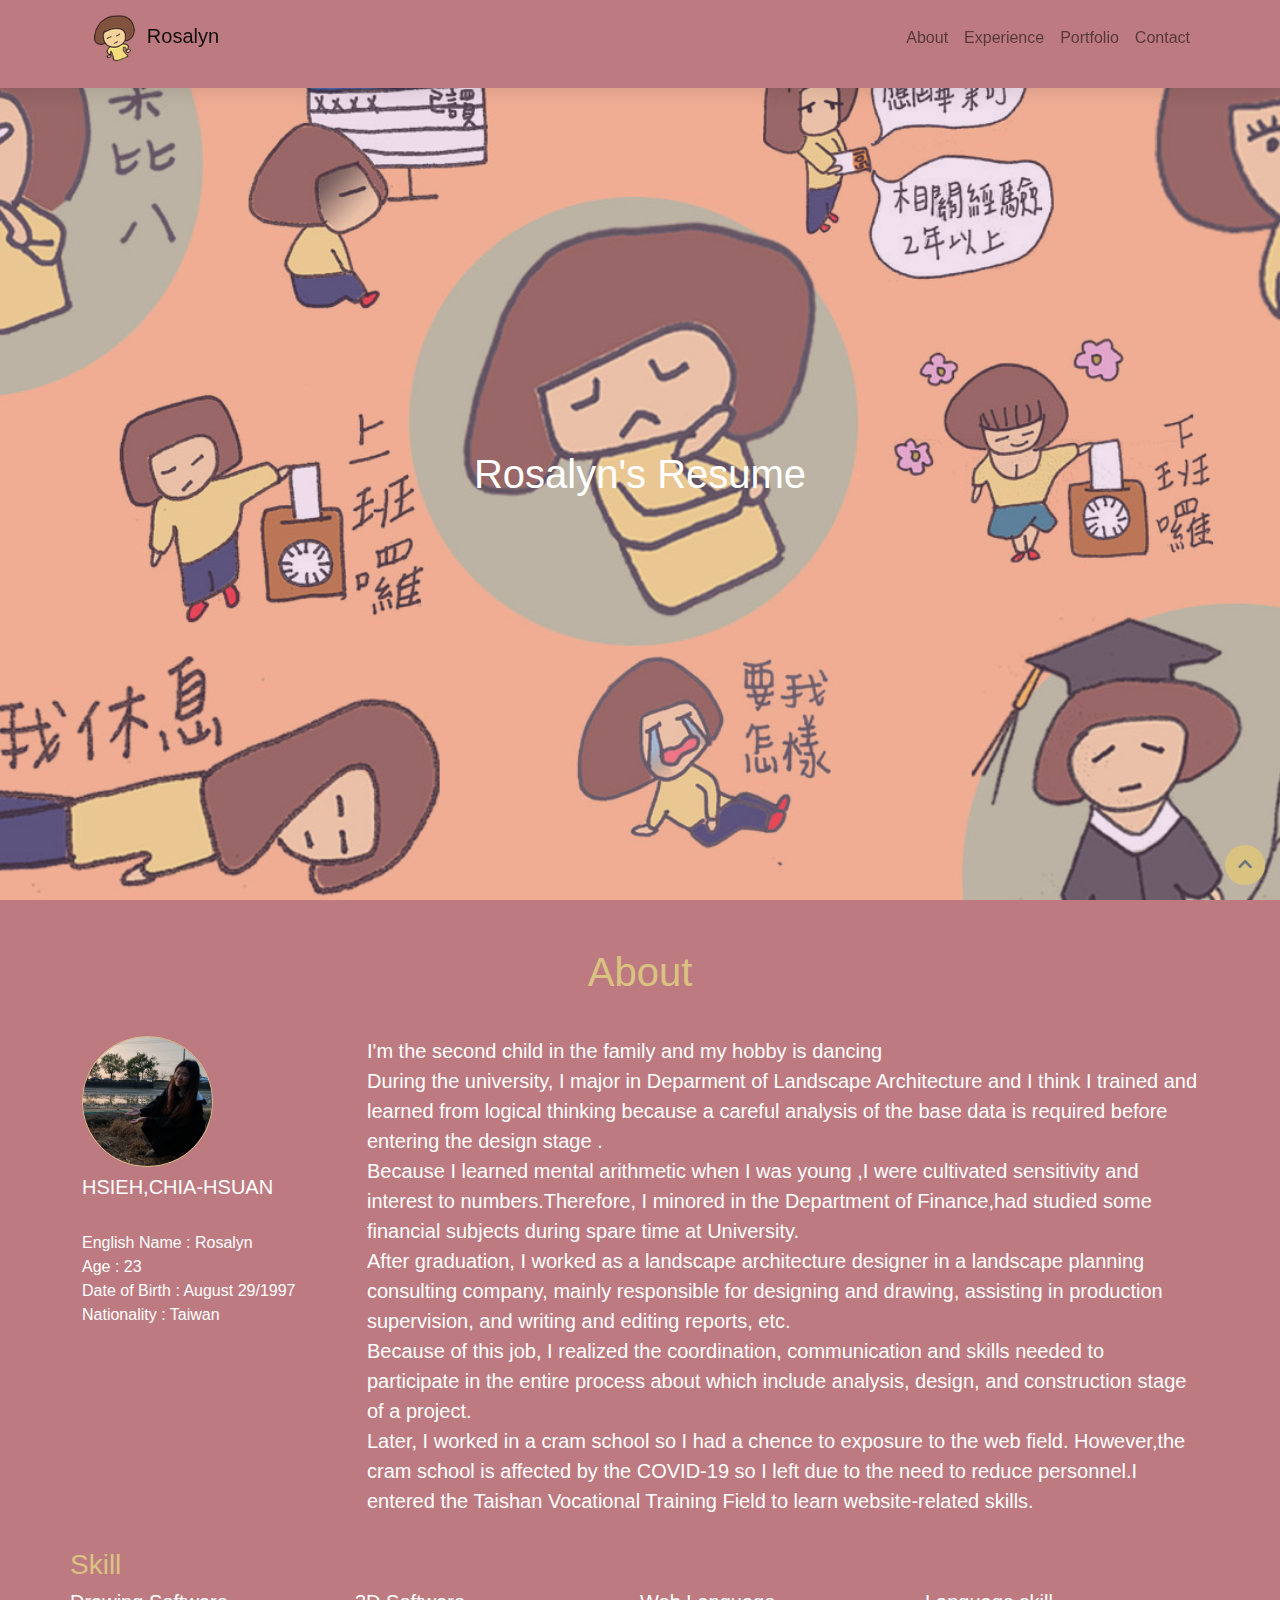
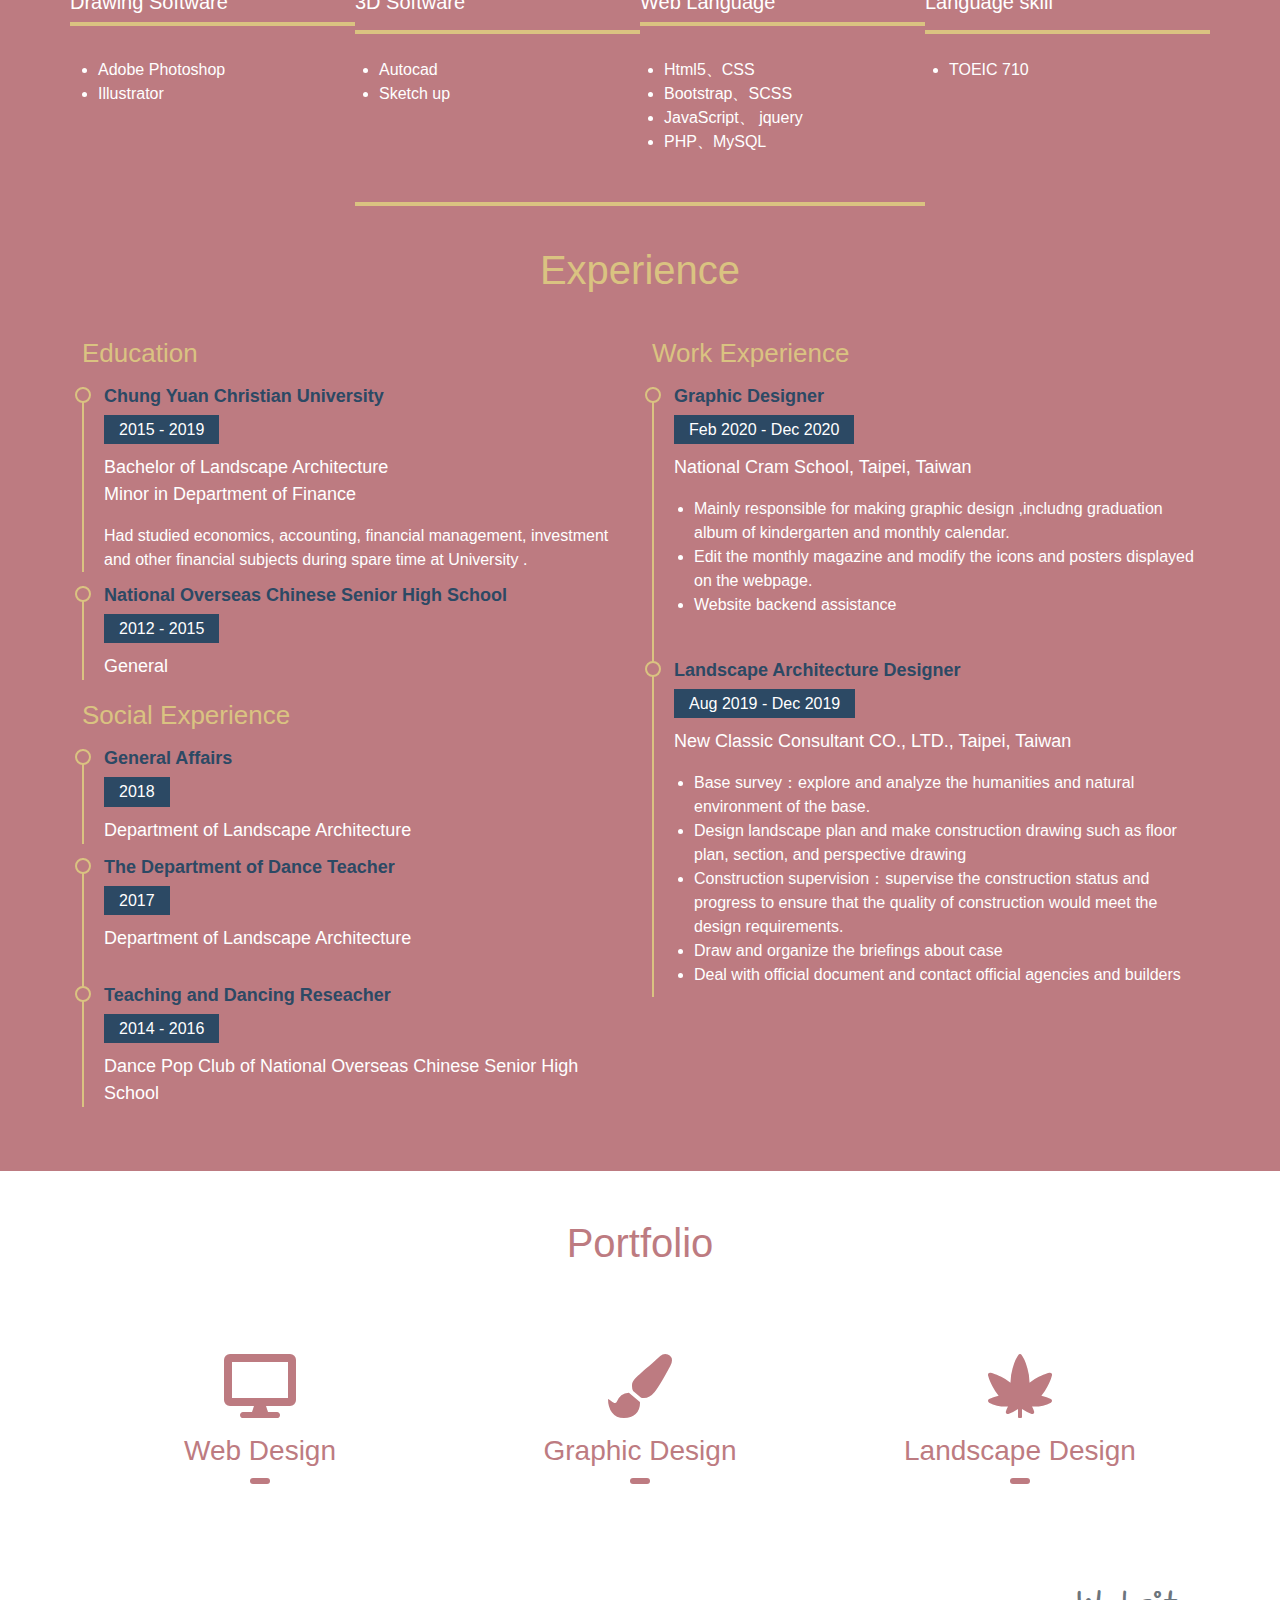
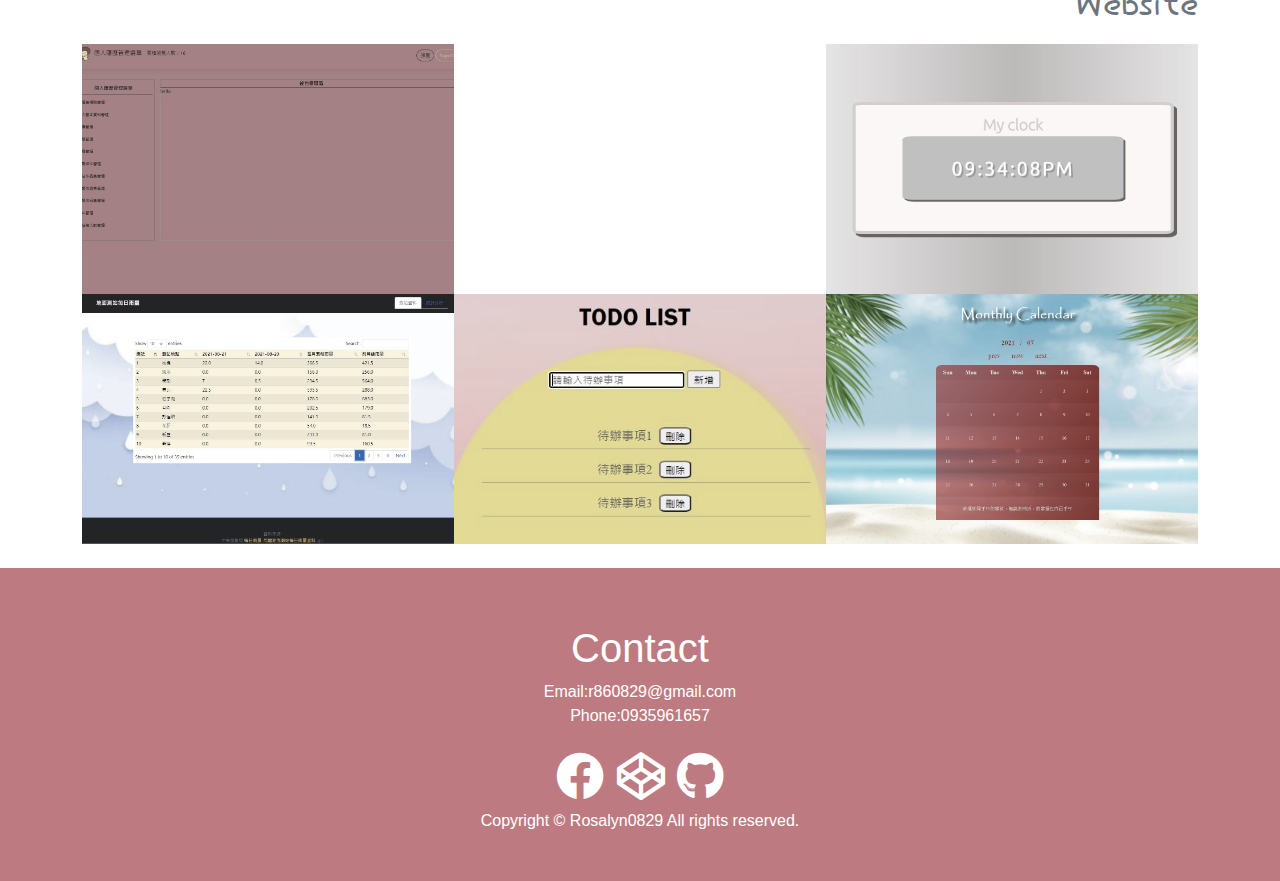
==== index.html @ 115d7181 "Add files via upload" ====
<!DOCTYPE html>
<html lang="en">

<head>
    <meta charset="UTF-8">
    <meta http-equiv="X-UA-Compatible" content="IE=edge">
    <meta name="viewport" content="width=device-width, initial-scale=1.0">
    <title class="">Rosalyn's Design</title>
    <!-- <link rel="icon shortcut" href="./img/favicon.ico"> -->
    <link rel="icon shortcut" href="./img/favicon-20210622015904505.ico">
    <!-- http://tw.faviconico.org/favicon  轉ico -->

    <link rel="stylesheet" href="./scss/all.css">

    <!-- font awesome -->
    <link rel="stylesheet" href="https://cdnjs.cloudflare.com/ajax/libs/font-awesome/5.14.0/css/all.min.css">
    <!-- 文字 -->
    <link rel="preconnect" href="https://fonts.googleapis.com">
    <link rel="preconnect" href="https://fonts.gstatic.com" crossorigin>
    <link href="https://fonts.googleapis.com/css2?family=Hi+Melody&display=swap" rel="stylesheet">
    <!-- 效果 -->
    <link rel="stylesheet" type="text/css"
        href="https://cdnjs.cloudflare.com/ajax/libs/animate.css/3.5.2/animate.min.css" />
    <link rel="stylesheet" type="text/css"
        href="https://cdnjs.cloudflare.com/ajax/libs/animate.css/3.5.2/animate.min.css" />
    <!-- <link rel="stylesheet" href="css/libs/animate.css"> -->
    <!-- <link rel="stylesheet" href="https://cdnjs.cloudflare.com/ajax/libs/animate.css/4.1.1/animate.min.css" /> -->
    <script src="https://cdnjs.cloudflare.com/ajax/libs/jquery/3.6.0/jquery.min.js"
        integrity="sha512-894YE6QWD5I59HgZOGReFYm4dnWc1Qt5NtvYSaNcOP+u1T9qYdvdihz0PPSiiqn/+/3e7Jo4EaG7TubfWGUrMQ=="
        crossorigin="anonymous"></script>

</head>

<body>
    <!-- navbar -->
    <!-- 使用Boostrap Navbar -->
    <!-- TODO: 點擊滾動目標 -->

    <nav class="navbar navbar-expand-md navbar-light bg-danger fixed-top " id="menu">
        <div class="container">

            <a class="navbar-brand" href="#"><img src="./img/標籤.png" alt="" style="height: 50px;"
                    class="m-0">Rosalyn</a>
            <button class="navbar-toggler d-lg-none" type="button" data-bs-toggle="collapse" data-bs-target="#navbarNav"
                aria-controls="navbarNav" aria-expanded="false" aria-label="Toggle navigation">
                <span class="navbar-toggler-icon"></span>
            </button>
            <div class="collapse navbar-collapse justify-content-end" id="navbarNav">
                <ul class="navbar-nav ">
                    <li class="nav-item m-0">
                        <a class="nav-link navline " href="#featuresSection">About</a>
                    </li>
                    <li class="nav-item">
                        <a class="nav-link navline" href="#experienceSection">Experience</a>
                    </li>
                    <li class="nav-item">
                        <a class="nav-link navline" href="#introSection">Portfolio</a>
                    </li>
                    <li class="nav-item">
                        <a class="nav-link navline" href="#footerSection">Contact</a>
                    </li>
                    <!-- <li class="nav-item">
                        <a class="nav-link" href="./engindex.html">Eng</a>
                    </li> -->

                    <!-- <a href="./login/index.html"> <button
                            class="text-warning btn btn-danger rounded-pill border-warning ">Sign In</button></a> -->
                </ul>
            </div>
        </div>

    </nav>

    <!-- navbar end -->
    <!-- header -->
    <header id="header" class="jumbotron text-center text-white bg-dark">
        <div class="container">
            <h1 class="animated infinite bounce">Rosalyn's Resume</h1>
            <!-- <p>Welcome To My Work</p> -->
            <!-- <p>We focus on providing the project management &amp; data storage solutions.</p> -->
        </div>
    </header>
    <!-- header end -->
    <!-- featuresSection -->
    <section id="featuresSection" class="pt-5 bg-danger text-white">
        <div class="container">
            <!-- container是為了一個留白 如果沒有設定container他會網頁多大就塞多大滿版 -->
            <h1 class="section-title mb-4 text-center text-warning animated infinite bounce">About</h1>
            <!-- TODO: 設定row內的區塊置中對齊 -->
            <div class="row">
                <div class="col-lg-12 mx-auto ">
                    <!-- TODO: 為article1 article2 設置collapse互動方式 -->

                    <!-- 有圖片的簡歷 -->
                    <article class="my-3" id="article0">
                        <!-- div要用row才能水平排列 -->
                        <div class="row">
                            <div class="col-lg-3 briefinfor">
                                <!-- 圖片圓形 -->
                                <img class="w-50 rounded-circle border-warning border-6 border " src="./img/個人照.jpg"
                                    alt="" id="article0image">
                                <p class="my-2">
                                <h5>HSIEH,CHIA-HSUAN</h5>

                                <br>English Name : Rosalyn
                                <br>Age : 23
                                <br>Date of Birth : August 29/1997
                                <br>Nationality : Taiwan
                                </p>
                            </div>
                            <div class="col-lg-9 " id="self">

                                <p class="text-right fs-5">
                                    I'm the second child in the family and my hobby is dancing<br>

                                    During the university, I major in Deparment of Landscape Architecture and I think I
                                    trained and learned from logical thinking because a careful analysis of the base
                                    data is required before entering the design stage .<br>

                                    Because I learned mental arithmetic when I was young ,I were cultivated sensitivity
                                    and interest to numbers.Therefore, I minored in the Department of Finance,had
                                    studied some financial subjects during spare time at University.<br>

                                    <!-- During the university, the freshman served as the physique, the sophomore took over as the dance leader of the department's activities, and the junior served as the general affairs, serving the students of the department. In the process of serving as a cadre, I learned how to deal with large and small affairs and the principles of dealing with people. It also improved my planning ability. In addition, I also served as a teaching and dance research cadre in the high school dance club. Time planning, striving to strike a balance between clubs and schoolwork, so that schoolwork can be maintained above a certain level.<br> -->

                                    After graduation, I worked as a landscape architecture designer in a landscape
                                    planning consulting company, mainly responsible for designing and drawing, assisting
                                    in production supervision, and writing and editing reports, etc.<br>

                                    Because of this job, I realized the coordination, communication and skills needed to
                                    participate in the entire process about which include analysis, design, and
                                    construction stage of a project.<br>

                                    Later, I worked in a cram school so I had a chence to exposure to the web
                                    field.
                                    However,the cram school is affected by the COVID-19 so I left due to the need to
                                    reduce
                                    personnel.I entered the Taishan Vocational Training Field to learn website-related
                                    skills.




                                </p>

                            </div>
                        </div>

                    </article>

                    <article id="article1" class="my-3 row ">
                        <h3 class="col-lg-12 p-0 text-warning ">Skill</h3>

                        <div class="col-lg-3 p-0">
                            <!-- <u class="fs">Drawing Software</u> -->
                            <h5 class=" ">Drawing Software</h5>
                            <hr class="bg-warning pt-1 my-0 opac-1">
                            <ul class="m-4 p-1 pt-2">
                                <li>
                                    Adobe Photoshop
                                </li>
                                <li>
                                    Illustrator
                                </li>
                            </ul>

                        </div>
                        <div class="col-lg-3 p-0">
                            <h5 class="">3D Software</h5>
                            <hr class="bg-warning pt-1 opac-1">
                            <ul class="m-4 p-0">
                                <li>
                                    Autocad
                                </li>
                                <li>
                                    Sketch up
                                </li>
                            </ul>

                        </div>
                        <div class="col-lg-3 p-0">
                            <h5 class="">Web Language</h5>
                            <hr class="bg-warning pt-1 my-0 opac-1">
                            <ul class="m-4 p-0 pt-2">
                                <li>
                                    Html5、CSS
                                </li>
                                <li>
                                    Bootstrap、SCSS
                                </li>
                                <li>
                                    JavaScript、 jquery
                                </li>
                                <li>
                                    PHP、MySQL
                                </li>

                            </ul>

                        </div>
                        <div class="col-lg-3 p-0">
                            <h5 class="">Language skill </h5>
                            <hr class="bg-warning pt-1 opac-1">
                            <ul class="m-4 p-0">
                                <li>
                                    TOEIC 710
                                </li>

                            </ul>



                        </div>
                        <hr class=" bg-warning pt-1 w-50 mx-auto opac-1  my-4">

                    </article>

                </div>
            </div>
            <!-- <div class="bg-warning" style="height: 2px;"></div> -->
            <!-- <hr class="bg-warning pt-1 m-0 opac-1"> -->






            <!-- TODO: 崁入一個youtube影片 https://www.youtube.com/watch?v=gwDoRPcPxtc -->
            <!-- <iframe width="560" height="315" src="https://www.youtube.com/embed/e-qY_UEOWD4" frameborder="0"
                        allow="accelerometer; autoplay; encrypted-media; gyroscope; picture-in-picture"
                        allowfullscreen></iframe> -->
        </div>


    </section>
    <!-- experiencesection -->
    <section id="experienceSection" class=" bg-danger text-white">
        <div class="container">
            <!-- container是為了一個留白 如果沒有設定container他會網頁多大就塞多大滿版 -->
            <h1 class="section-title text-center text-warning mb-4 animated infinite bounce">Experience</h1>
            <!-- TODO: 設定row內的區塊置中對齊 -->
            <div class="row">
                <div class="col-lg-6 mb-4 pb-4">
                    <!-- education -->
                    <article class="my-3" id="article2">
                        <!-- <h3>Education</h3>
                        <div class="row">
                            <div class="col-lg-8">
                                <h5>Chung Yuan Christian University</h5>
                                <ul>
                                    <li> Department of Landscape Architecture</li>
                                    <li> Minor in Department of Finance</li>
                                </ul>
                            </div>
                            <div class="col-lg-4 text-end">
                                <p>2015-2019</p>
                            </div>
                            <div class="col-8">
                                <h5>National Overseas Chinese Senior High School</h5>

                                <ul>
                                    <li> General</li>
                                </ul>
                            </div>
                            <div class="col-4 text-end">
                                <p>2012-2015</p>

                            </div>
                        </div> -->
                        <!-- education -->
                        <div class="">
                            <h3 class="resume-title text-warning ">Education</h3>
                            <div class="resume-item pb-0">
                                <h4>Chung Yuan Christian University </h4>
                                <h5>2015 - 2019</h5>
                                <p class="m-0 text-blue">Bachelor of Landscape Architecture</p>
                                <p class="text-blue">Minor in Department of Finance</p>
                                <p> Had studied economics, accounting,
                                    financial management, investment and other financial subjects during spare time at
                                    University .
                                </p>
                            </div>



                            <div class="resume-item">
                                <h4>National Overseas Chinese Senior High School</h4>
                                <h5>2012 - 2015</h5>
                                <p class="text-blue">General</p>

                            </div>
                        </div>
                        <!-- education end-->
                        <!-- <article class="my-3" id="article2">
                            <h3>Social Experience</h3>
                            <div class="row">
                                <div class="col-lg-8">
                                    <p>The Department of Landscape Architecture General Affairs
                                    </p>
                                </div>
                                <div class="col-lg-4 text-end">2018
        
                                </div>
                                <div class="col-lg-8">
                                    <p> The Night of Landscape Architecture Dance Teacher</p>
                                </div>
                                <div class="col-lg-4 text-end">
                                    2017
                                </div>
                                <div class="col-lg-8">
                                    <p>Dancing Club Teaching and Dancing Reseacher</p>
                                </div>
                                <div class="col-lg-4 text-end">
                                    2014-2016
                                </div>
                            </div>
                        </article> -->
                        <!-- socialexperience-->
                        <div class="">
                            <h3 class="resume-title text-warning">Social Experience</h3>
                            <div class="resume-item pb-0">
                                <h4>General Affairs</h4>
                                <h5>2018</h5>
                                <p class="text-blue">Department of Landscape Architecture</p>
                            </div>

                            <div class="resume-item">
                                <h4>The Department of Dance Teacher</h4>
                                <h5>2017</h5>
                                <p class="text-blue">Department of Landscape Architecture</p>
                            </div>

                            <div class="resume-item">
                                <h4>Teaching and Dancing Reseacher</h4>
                                <h5>2014 - 2016</h5>
                                <p class="text-blue">Dance Pop Club of National Overseas Chinese Senior High
                                    School</p>
                            </div>
                        </div>
                        <!-- socialexperience end-->


                    </article>
                </div>
                <!-- Work experience -->
                <div class="col-lg-6">
                    <article class="my-3" id="article3">


                        <div class="">
                            <h3 class="resume-title text-warning">Work Experience</h3>

                            <div class="resume-item">
                                <h4>Graphic Designer</h4>
                                <h5> Feb 2020 - Dec 2020</h5>
                                <p class="text-blue">National Cram School, Taipei, Taiwan</p>
                                <p>
                                <ul>
                                    <li>
                                        Mainly responsible for making graphic design ,includng graduation album of
                                        kindergarten and monthly calendar.</li>
                                    <li>
                                        Edit the monthly magazine and modify the icons and posters
                                        displayed on the webpage.</li>
                                    <li>
                                        Website backend assistance
                                    </li>

                                </ul>
                                </p>
                            </div>
                            <div class="resume-item">
                                <h4>Landscape Architecture Designer</h4>
                                <!-- <h5>2010 - 2018</h5> -->
                                <h5> Aug 2019 - Dec 2019</h5>
                                <p class="text-blue">New Classic Consultant
                                    CO., LTD., Taipei, Taiwan</p>
                                <p>
                                <ul>
                                    <li>Base survey：explore and analyze the humanities and natural environment of the
                                        base.
                                    </li>
                                    <li>
                                        Design landscape plan and make construction drawing such as floor plan, section,
                                        and perspective drawing</li>
                                    <li>
                                        Construction supervision：supervise the construction status and progress to
                                        ensure that the quality of construction would meet the design requirements.
                                    </li>
                                    <li>
                                        Draw and organize the briefings about case </li>
                                    <li>
                                        Deal with official document and contact official agencies and builders
                                    </li>
                                </ul>
                                </p>
                            </div>
                        </div>
                    </article>
                </div>

            </div>
        </div>
    </section>

    <!-- featuresSection end -->
    <!-- introSection -->
    <!-- TODO: 設定introSection 上下padding為5倍 -->
    <!-- padding -top=pt padding-bottom=pb 以此類推 pt-3 pb-3= py-3 (y為上下) -->
    <section id="introSection" class="py-5">
        <h1 class="section-title text-center text-danger mb-5 animated infinite bounce">Portfolio</h1>
        <div class="container">
            <!-- TODO: 修正排版為三項排一排 -->
            <!-- 把div用row包起來 -->
            <!-- 整體列表框線 -->
            <ul class="row nav nav-tabs border-bottom-0 justify-content-center" id="myTab" role="tablist">
                <li class="nav-item col-lg-4  " role="presentation">
                    <!-- 按鈕框線 -->
                    <div class=" nav-link active border-0  " id="web-tab" data-bs-toggle="tab" data-bs-target="#web"
                        type="button" role="tab">
                        <!-- 頁籤形式 -->
                        <div class="intro-box text-center">
                            <div class="icon py-3">
                                <!-- <a href="./web.html" target="mywork"> -->
                                <i class="fas fa-desktop fa-4x text-danger"></i></a>
                            </div>
                            <!-- <a href="./web.html" target="mywork" style="text-decoration-line: none;"> -->
                            <h3 class="text-secondary text-danger">Web Design</h3>
                            <!-- </a> -->
                            <div class="intro-line bg-danger"></div>
                        </div>
                        <!-- 頁籤形式END -->
                    </div>
                </li>
                <li class="nav-item col-lg-4" role="presentation">
                    <div class="nav-link border-0" id="graphic-tab" data-bs-toggle="tab" data-bs-target="#graphic"
                        type="button" role="tab">
                        <div class="intro-box text-center">
                            <div class="icon py-3">
                                <!-- <a href="./作品集/平面作品集與簡歷.pdf" target="mywork"> -->
                                <i class="fas fa-paint-brush fa-4x text-danger"></i>
                                <!-- </a> -->
                            </div>
                            <!-- <a href="作品集/平面作品集與簡歷.pdf" target="mywork" style="text-decoration-line: none;"> -->
                            <h3 class="text-secondary text-danger">Graphic Design</h3>
                            <!-- </a> -->
                            <div class="intro-line bg-danger"></div>
                        </div>
                    </div>
                </li>
                <li class="nav-item col-lg-4" role="presentation">
                    <div class=" nav-link border-0 " id="Landscape-tab" data-bs-toggle="tab" data-bs-target="#Landscape"
                        type="button" role="tab">
                        <div class="intro-box text-center">
                            <div class="icon py-3">
                                <!-- <a href="./作品集/景觀設計作品集與簡歷.pdf" target="mywork">  -->
                                <i class="fas fa-cannabis fa-4x text-danger"></i></a>
                            </div>
                            <!-- <a href="./作品集/景觀設計作品集與簡歷.pdf" target="mywork" style="text-decoration-line: none;"> -->
                            <h3 class="text-danger">Landscape Design</h3>
                            <!-- </a> -->
                            <div class="intro-line bg-danger"></div>
                        </div>
                    </div>
                </li>

                <!-- 頁籤內容 -->
                <!-- <div class="tab-content container-fluid">
                    <div class="tab-pane active" id="web" role="tabpanel" aria-labelledby="web-tab">Home</div>
                    <div class="tab-pane" id="Landscape" role="tabpanel" aria-labelledby="Landscape-tab">Profile</div>
                    <div class="tab-pane" id="graphic" role="tabpanel" aria-labelledby="graphic-tab">Messages</div>
                </div> -->



            </ul>

        </div>
    </section>
    <!-- 頁籤內容 -->
    <div class="tab-content container-fluid">
        <!-- data-bs-target="#web" 跟頁籤呼應 -->
        <div class="tab-pane active" id="web" role="tabpanel" aria-labelledby="web-tab">
            <!-- web作品內容放置 -->
            <section id="gallerySection">
                <div class="container mb-4">
                    <h3 class=" text-end title text-secondary worksname ">Website</h3>
                    <!-- <h3 class="text-secondary text-center">-Website design-</h3> -->
                    <div class="row mx-auto ">

                        <!-- <div id="galleryImage1" class="col-lg-3 col-md-6 col-sm-12 gallery-block">
                            <div class="gallery-text">泰山飯店網站</div>
                        </div> -->
                        <!-- 在頁籤內容增加互動式視窗 -->
                        <!-- data-bs-toggle 顯示型態 MODAL  -->
                        <!--  data-bs-target 目標是ID=webModal01-->

                        <div id="galleryImage1" class="col-lg-4  gallery-block" data-bs-toggle="modal"
                            data-bs-target="#webModal01">
                            <div class="gallery-text">履歷生成系統</div>
                        </div>

                        <div id="galleryImage2" class="col-lg-4  gallery-block" data-bs-toggle="modal"
                            data-bs-target="#webModal02">
                            <div class="gallery-text">募資網站</div>
                        </div>
                        <!-- <div id="galleryImage3" class="col-lg-3 col-md-6 col-sm-12 gallery-block" data-bs-toggle="modal"
                            data-bs-target="#webModal03">
                            <div class="gallery-text">部落格</div>
                        </div> -->
                        <div id="galleryImage4" class="col-lg-4  gallery-block" data-bs-toggle="modal"
                            data-bs-target="#webModal04">
                            <div class="gallery-text">DigitClock </div>
                        </div>
                        <div id="galleryImage5" class="col-lg-4  gallery-block" data-bs-toggle="modal"
                            data-bs-target="#webModal05">
                            <div class="gallery-text">API-各地測站每日雨量</div>
                        </div>
                        <div id="galleryImage6" class="col-lg-4  gallery-block" data-bs-toggle="modal"
                            data-bs-target="#webModal06">
                            <div class="gallery-text">Todo List</div>
                        </div>
                        <div id="galleryImage7" class="col-lg-4  gallery-block" data-bs-toggle="modal"
                            data-bs-target="#webModal07">
                            <div class="gallery-text">萬年曆</div>
                        </div>
                        <!-- <div id="galleryImage8" class="col-lg-3 col-md-6 col-sm-12 gallery-block" data-bs-toggle="modal"
                            data-bs-target="#webModal08">
                            <div class="gallery-text">CRUD</div>
                        </div> -->

                        <!-- 互動式視窗 screen modal -->
                        <!-- webModal01 -->
                        <div class="modal fade" id="webModal01" tabindex="-1" aria-labelledby="exampleModalLabel"
                            aria-hidden="true">
                            <div class="modal-dialog modal-lg">
                                <div class="modal-content">
                                    <div class="d-flex justify-content-end m-4">
                                        <button type="button" class="btn-close text-decoration-underline"
                                            data-bs-dismiss="modal" aria-label="Close"></button>
                                    </div>
                                    <div class="modal-body m-auto text-center">
                                        <p>WEBSITE</p>
                                        <h3>履歷生成系統</h3>
                                        <hr class=" text-danger pt-1 opac-1 w-50 m-auto my-3">
                                        <div class="text-end m-3">
                                            <small
                                                class="text-white bg-secondary border-secondary rounded-3 p-1">Bootstrap5</small>
                                            <small
                                                class="text-white bg-secondary border-secondary rounded-3 p-1">SCSS</small>
                                            <small
                                                class="text-white bg-secondary border-secondary rounded-3 p-1">Javascript</small>
                                            <small
                                                class="text-white bg-secondary border-secondary rounded-3 p-1">PHP</small>
                                            <small
                                                class="text-white bg-secondary border-secondary rounded-3 p-1">MySQL</small>

                                        </div>
                                        <div>
                                            <p>運用前端以及後端技術而成的履歷生產系統，前端技術運用HTML、CSS、Bootstrap、JS <br>
                                                後端技術則使用PHP以及連接資料庫mysql製作CRUD功能而成</p>
                                            <p>管理者帳號：admin 密碼：1234</p>
                                        </div>
                                        <!-- 視窗打開的內容區 -->
                                        <img src="./img/web-resumerevise.JPG" alt="" width="750px" class="m-3">
                                        <button
                                            class="btn btn-danger text-warning rounded-pill justify-content-space-around  m-2"><a
                                                class=" text-warning text-decoration-none"
                                                href="http://220.128.133.15/s1100209/RESUME_PROJECT/">Check<i
                                                    class="fas fa-link m-1"></i></a></button>
                                        <hr class=" text-danger pt-1 opac-1 w-25 m-auto my-3">

                                    </div>
                                </div>

                            </div>
                        </div>
                        <!-- webModal02 -->
                        <div class="modal fade" id="webModal02" tabindex="-1" aria-labelledby="exampleModalLabel"
                            aria-hidden="true">
                            <div class="modal-dialog modal-lg">
                                <div class="modal-content">
                                    <div class="d-flex justify-content-end m-4">
                                        <button type="button" class="btn-close text-decoration-underline"
                                            data-bs-dismiss="modal" aria-label="Close"></button>
                                    </div>
                                    <div class="modal-body m-auto text-center">
                                        <p>WEBSITE</p>
                                        <h3>募資網站</h3>
                                        <hr class=" text-danger pt-1 opac-1 w-50 m-auto my-3">
                                        <div class="text-end m-3">
                                            <small
                                                class="text-white bg-secondary border-secondary rounded-3 p-1">Bootstrap5</small>
                                            <small
                                                class="text-white bg-secondary border-secondary rounded-3 p-1">SCSS</small>
                                            <small
                                                class="text-white bg-secondary border-secondary rounded-3 p-1">RWD</small>
                                        </div>
                                        <div>
                                            <p>依照設計師之設計檔案，運用bootstrap以及SCSS製作而成</p>
                                        </div>
                                        <!-- 視窗打開的內容區 -->
                                        <img src="./img/web-募資網站.png" alt="" width="750px" class="m-3">
                                        <button
                                            class="btn btn-danger text-warning rounded-pill justify-content-space-around  m-2"><a
                                                class=" text-warning text-decoration-none"
                                                href="https://rosalyn0829.github.io/Fundraising-site/">Check<i
                                                    class="fas fa-link m-1"></i></a></button>
                                        <hr class=" text-danger pt-1 opac-1 w-25 m-auto my-3">

                                    </div>
                                </div>

                            </div>
                        </div>
                        <!-- webModal03 -->
                        <div class="modal fade" id="webModal03" tabindex="-1" aria-labelledby="exampleModalLabel"
                            aria-hidden="true">
                            <div class="modal-dialog modal-lg">
                                <div class="modal-content">
                                    <div class="d-flex justify-content-end m-4">
                                        <button type="button" class="btn-close text-decoration-underline"
                                            data-bs-dismiss="modal" aria-label="Close"></button>
                                    </div>
                                    <div class="modal-body m-auto text-center">
                                        <p>WEBSITE</p>
                                        <h3>部落格</h3>
                                        <hr class=" text-danger pt-1 opac-1 w-50 m-auto my-3">
                                        <div class="text-end m-3">
                                            <small
                                                class="text-white bg-secondary border-secondary rounded-3 p-1">Bootstrap5</small>
                                            <small
                                                class="text-white bg-secondary border-secondary rounded-3 p-1">css</small>

                                        </div>

                                        <!-- 視窗打開的內容區 -->
                                        <img src="./img/web-blog.JPG" alt="" width="750px" class="m-3">
                                        <button
                                            class="btn btn-danger text-warning rounded-pill justify-content-space-around  m-2"><a
                                                class=" text-warning text-decoration-none" href="">Check<i
                                                    class="fas fa-link m-1"></i></a></button>
                                        <hr class=" text-danger pt-1 opac-1 w-25 m-auto my-3">

                                    </div>
                                </div>

                            </div>
                        </div>
                        <!-- webModal04 -->
                        <div class="modal fade" id="webModal04" tabindex="-1" aria-labelledby="exampleModalLabel"
                            aria-hidden="true">
                            <div class="modal-dialog modal-lg">
                                <div class="modal-content">
                                    <div class="d-flex justify-content-end m-4">
                                        <button type="button" class="btn-close text-decoration-underline"
                                            data-bs-dismiss="modal" aria-label="Close"></button>
                                    </div>
                                    <div class="modal-body m-auto text-center">
                                        <p>WEBSITE</p>
                                        <h3>Digital clock</h3>
                                        <hr class=" text-danger pt-1 opac-1 w-50 m-auto my-3">
                                        <div class="text-end m-3">
                                            <small
                                                class="text-white bg-secondary border-secondary rounded-3 p-1">JavaScript</small>
                                        </div>
                                        <!-- 視窗打開的內容區 -->
                                        <img src="./img/web-digiclock-2.JPG" alt="" width="750px" class="m-3">
                                        <button
                                            class="btn btn-danger text-warning rounded-pill justify-content-space-around  m-2"><a
                                                class=" text-warning text-decoration-none"
                                                href="http://220.128.133.15/s1100209/digiclock/">Check<i
                                                    class="fas fa-link m-1"></i></a></button>
                                        <hr class=" text-danger pt-1 opac-1 w-25 m-auto my-3">

                                    </div>
                                </div>

                            </div>
                        </div>
                        <!-- webModal05 -->
                        <div class="modal fade" id="webModal05" tabindex="-1" aria-labelledby="exampleModalLabel"
                            aria-hidden="true">
                            <div class="modal-dialog modal-lg">
                                <div class="modal-content">
                                    <div class="d-flex justify-content-end m-4">
                                        <button type="button" class="btn-close text-decoration-underline"
                                            data-bs-dismiss="modal" aria-label="Close"></button>
                                    </div>
                                    <div class="modal-body m-auto text-center">
                                        <p>WEBSITE</p>
                                        <h3>API-各地測站每日雨量</h3>
                                        <hr class=" text-danger pt-1 opac-1 w-50 m-auto my-3">
                                        <div class="text-end m-3">
                                            <small
                                                class="text-white bg-secondary border-secondary rounded-3 p-1">API</small>
                                            <small
                                                class="text-white bg-secondary border-secondary rounded-3 p-1">Jquery</small>

                                        </div>
                                        <!-- 視窗打開的內容區 -->
                                        <img src="./img/web-api.JPG" alt="" width="750px" class="m-3">
                                        <button
                                            class="btn btn-danger text-warning rounded-pill justify-content-space-around  m-2"><a
                                                class=" text-warning text-decoration-none"
                                                href="http://220.128.133.15/s1100209/api/">Check<i
                                                    class="fas fa-link m-1"></i></a></button>
                                        <hr class=" text-danger pt-1 opac-1 w-25 m-auto my-3">

                                    </div>
                                </div>

                            </div>
                        </div>
                        <!-- webModal06 -->
                        <div class="modal fade" id="webModal06" tabindex="-1" aria-labelledby="exampleModalLabel"
                            aria-hidden="true">
                            <div class="modal-dialog modal-lg">
                                <div class="modal-content">
                                    <div class="d-flex justify-content-end m-4">
                                        <button type="button" class="btn-close text-decoration-underline"
                                            data-bs-dismiss="modal" aria-label="Close"></button>
                                    </div>
                                    <div class="modal-body m-auto text-center">
                                        <p>WEBSITE</p>
                                        <h3>To Do List</h3>
                                        <hr class=" text-danger pt-1 opac-1 w-50 m-auto my-3">
                                        <div class="text-end m-3">
                                            <small
                                                class="text-white bg-secondary border-secondary rounded-3 p-1">JavaScript</small>
                                        </div>
                                        <!-- 視窗打開的內容區 -->
                                        <img src="./img/web-todolist.JPG" alt="" width="750px" class="m-3">
                                        <button
                                            class="btn btn-danger text-warning rounded-pill justify-content-space-around  m-2"><a
                                                class=" text-warning text-decoration-none"
                                                href="http://220.128.133.15/s1100209/js_todolist/">Check<i
                                                    class="fas fa-link m-1"></i></a></button>
                                        <hr class=" text-danger pt-1 opac-1 w-25 m-auto my-3">

                                    </div>
                                </div>

                            </div>
                        </div>
                        <!-- webModal07 -->
                        <div class="modal fade" id="webModal07" tabindex="-1" aria-labelledby="exampleModalLabel"
                            aria-hidden="true">
                            <div class="modal-dialog modal-lg">
                                <div class="modal-content">
                                    <div class="d-flex justify-content-end m-4">
                                        <button type="button" class="btn-close text-decoration-underline"
                                            data-bs-dismiss="modal" aria-label="Close"></button>
                                    </div>
                                    <div class="modal-body m-auto text-center">
                                        <p>WEBSITE</p>
                                        <h3>萬年曆</h3>
                                        <hr class=" text-danger pt-1 opac-1 w-50 m-auto my-3">
                                        <div class="text-end m-3">
                                            <small
                                                class="text-white bg-secondary border-secondary rounded-3 p-1">PHP</small>
                                            <small
                                                class="text-white bg-secondary border-secondary rounded-3 p-1">css</small>
                                        </div>
                                        <!-- 視窗打開的內容區 -->
                                        <img src="./img/web-calender.JPG" alt="" width="750px" class="m-3">
                                        <button
                                            class="btn btn-danger text-warning rounded-pill justify-content-space-around  m-2"><a
                                                class=" text-warning text-decoration-none"
                                                href="http://220.128.133.15/s1100209/calender-modify/">Check<i
                                                    class="fas fa-link m-1"></i></a></button>
                                        <hr class=" text-danger pt-1 opac-1 w-25 m-auto my-3">

                                    </div>
                                </div>

                            </div>
                        </div>
                        <!-- webModal08 -->
                        <div class="modal fade" id="webModal08" tabindex="-1" aria-labelledby="exampleModalLabel"
                            aria-hidden="true">
                            <div class="modal-dialog modal-lg">
                                <div class="modal-content">
                                    <div class="d-flex justify-content-end m-4">
                                        <button type="button" class="btn-close text-decoration-underline"
                                            data-bs-dismiss="modal" aria-label="Close"></button>
                                    </div>
                                    <div class="modal-body m-auto text-center">
                                        <p>WEBSITE</p>
                                        <h3>泰山飯店網站</h3>
                                        <hr class=" text-danger pt-1 opac-1 w-50 m-auto my-3">
                                        <div class="text-end m-3">
                                            <small
                                                class="text-white bg-secondary border-secondary rounded-3 p-1">html</small>
                                            <small
                                                class="text-white bg-secondary border-secondary rounded-3 p-1">css</small>
                                            <small
                                                class="text-white bg-secondary border-secondary rounded-3 p-1">Bootstrap</small>
                                        </div>
                                        <!-- 視窗打開的內容區 -->
                                        <img src="./img/web-泰山飯店網站.JPG" alt="" width="750px" class="m-3">
                                        <button
                                            class="btn btn-danger text-warning rounded-pill justify-content-space-around  m-2"><a
                                                class=" text-warning text-decoration-none" href="">Check<i
                                                    class="fas fa-link m-1"></i></a></button>
                                        <hr class=" text-danger pt-1 opac-1 w-25 m-auto my-3">

                                    </div>
                                </div>

                            </div>
                        </div>
                    </div>
                </div>
            </section>
            <!-- web作品 end-->
        </div>
        <div class="tab-pane" id="graphic" role="tabpanel" aria-labelledby="graphic-tab">
            <!-- graphic work -->
            <!-- 牛年行事曆 ok-->
            <!-- 羊角村海報 ok-->
            <!-- 海報口味酒 ok-->
            <!-- AI LOGO -->
            <!--  -->

            <section id="">
                <div class="container mb-4">
                    <h3 class=" text-end title text-secondary worksname">Graphic Design</h3>
                    <!-- <h3 class="text-secondary text-center">-Website design-</h3> -->
                    <div class="row mx-auto">
                        <!-- <div id="galleryImage1" class="col-lg-3 col-md-6 col-sm-12 gallery-block">
                            <div class="gallery-text">泰山飯店網站</div>
                        </div> -->
                        <div id="galleryImage9" class="col-lg-4 col-md-6 col-sm-12 gallery-block" data-bs-toggle="modal"
                            data-bs-target="#webModal09">
                            <div class="gallery-text">牛年年曆+相簿月曆</div>
                        </div>

                        <div id="galleryImage10" class="col-lg-4 col-md-6 col-sm-12 gallery-block"
                            data-bs-toggle="modal" data-bs-target="#webModal10">
                            <div class="gallery-text">海報</div>
                        </div>

                        <div id="galleryImage11" class="col-lg-4 col-md-6 col-sm-12 gallery-block"
                            data-bs-toggle="modal" data-bs-target="#webModal11">
                            <div class="gallery-text">LINE-貼圖</div>
                        </div>
                        <div id="galleryImage12" class="col-lg-4 col-md-6 col-sm-12 gallery-block"
                            data-bs-toggle="modal" data-bs-target="#webModal12">
                            <div class="gallery-text">LOGO</div>
                        </div>
                        <!-- <div id="galleryImage13" class="col-lg-4 col-md-6 col-sm-12 gallery-block"
                            data-bs-toggle="modal" data-bs-target="#webModal13">
                            <div class="gallery-text">Todo List</div>
                        </div>
                        <div id="galleryImage14" class="col-lg-4 col-md-6 col-sm-12 gallery-block"
                            data-bs-toggle="modal" data-bs-target="#webModal14">
                            <div class="gallery-text">萬年曆</div>
                        </div> -->


                        <!-- Full screen modal -->
                        <!-- webModal09 -->
                        <div class="modal fade" id="webModal09" tabindex="-1" aria-labelledby="exampleModalLabel"
                            aria-hidden="true">
                            <div class="modal-dialog modal-xl">
                                <div class="modal-content">
                                    <div class="d-flex justify-content-end m-4">
                                        <button type="button" class="btn-close text-decoration-underline"
                                            data-bs-dismiss="modal" aria-label="Close"></button>
                                    </div>
                                    <div class="modal-body m-auto text-center">
                                        <p>GRAPHIC</p>
                                        <h3>牛年年曆+相簿月曆</h3>
                                        <hr class=" text-danger pt-1 opac-1 w-50 m-auto my-3">
                                        <div class="text-end m-3">
                                            <small
                                                class="text-white bg-secondary border-secondary rounded-3 p-1">Photoshop</small>
                                            <small
                                                class="text-white bg-secondary border-secondary rounded-3 p-1">illustrator</small>
                                        </div>
                                        <!-- 視窗打開的內容區 -->
                                        <img src="./img/graphic-cow.png" alt="" width="450px" class="m-3">

                                        <img src="./img/graphic-cow-month.png" alt="" width="500px" class="m-3">

                                        <hr class=" text-danger pt-1 opac-1 w-25 m-auto my-4">

                                    </div>
                                </div>

                            </div>
                        </div>
                        <!-- webModal10 -->
                        <div class="modal fade" id="webModal10" tabindex="-1" aria-labelledby="exampleModalLabel"
                            aria-hidden="true">
                            <div class="modal-dialog modal-lg">
                                <div class="modal-content">
                                    <div class="d-flex justify-content-end m-4">
                                        <button type="button" class="btn-close text-decoration-underline"
                                            data-bs-dismiss="modal" aria-label="Close"></button>
                                    </div>
                                    <div class="modal-body m-auto text-center">
                                        <p>GRAPHIC</p>
                                        <h3>海報</h3>
                                        <hr class=" text-danger pt-1 opac-1 w-50 m-auto my-3">
                                        <div class="text-end m-3">
                                            <small
                                                class="text-white bg-secondary border-secondary rounded-3 p-1">Photoshop</small>
                                            <small
                                                class="text-white bg-secondary border-secondary rounded-3 p-1">illustrator</small>
                                        </div>
                                        <!-- 視窗打開的內容區 -->
                                        <img src="./img/graphic-海報.jpg" alt="" width="650px" class="m-3">
                                        <img src="./img/graphic-海報2.jpg" alt="" width="650px" class="m-3">
                                        <!-- <button
                                            class="btn btn-danger text-warning rounded-pill justify-content-space-around  m-2"><a
                                                class=" text-warning text-decoration-none"
                                                href="https://rosalyn0829.github.io/Fundraising-site/">Check<i
                                                    class="fas fa-link m-1"></i></a></button> -->
                                        <hr class=" text-danger pt-1 opac-1 w-25 m-auto my-3">

                                    </div>
                                </div>

                            </div>
                        </div>
                        <!-- webModal11 -->
                        <div class="modal fade" id="webModal11" tabindex="-1" aria-labelledby="exampleModalLabel"
                            aria-hidden="true">
                            <div class="modal-dialog modal-lg">
                                <div class="modal-content">
                                    <div class="d-flex justify-content-end m-4">
                                        <button type="button" class="btn-close text-decoration-underline"
                                            data-bs-dismiss="modal" aria-label="Close"></button>
                                    </div>
                                    <div class="modal-body m-auto text-center">
                                        <p>GRAPHIC</p>
                                        <h3>LINE-貼圖</h3>
                                        <hr class=" text-danger pt-1 opac-1 w-50 m-auto my-3">
                                        <div class="text-end m-3">
                                            <small
                                                class="text-white bg-secondary border-secondary rounded-3 p-1">PS</small>
                                            <small
                                                class="text-white bg-secondary border-secondary rounded-3 p-1">AI</small>

                                        </div>
                                        <!-- 視窗打開的內容區 -->
                                        <img src="./img/graphic-sticker.jpg" alt="" width="750px" class="m-3">
                                        <button
                                            class="btn btn-danger text-warning rounded-pill justify-content-space-around  m-2"><a
                                                class=" text-warning text-decoration-none" href="">Check<i
                                                    class="fas fa-link m-1"></i></a></button>
                                        <hr class=" text-danger pt-1 opac-1 w-25 m-auto my-3">

                                    </div>
                                </div>

                            </div>
                        </div>
                        <!-- webModal12 -->
                        <div class="modal fade" id="webModal12" tabindex="-1" aria-labelledby="exampleModalLabel"
                            aria-hidden="true">
                            <div class="modal-dialog modal-lg">
                                <div class="modal-content">
                                    <div class="d-flex justify-content-end m-4">
                                        <button type="button" class="btn-close text-decoration-underline"
                                            data-bs-dismiss="modal" aria-label="Close"></button>
                                    </div>
                                    <div class="modal-body m-auto text-center">
                                        <p>GRAPHIC</p>
                                        <h3>LOGO</h3>
                                        <hr class=" text-danger pt-1 opac-1 w-50 m-auto my-3">
                                        <div class="text-end m-3">
                                            <small
                                                class="text-white bg-secondary border-secondary rounded-3 p-1">illustrator</small>
                                        </div>
                                        <!-- 視窗打開的內容區 -->
                                        <img src="./img/graphic-logo.png" alt="" width="750px" class="m-3">
                                        <!-- <button
                                            class="btn btn-danger text-warning rounded-pill justify-content-space-around  m-2"><a
                                                class=" text-warning text-decoration-none"
                                                href="http://220.128.133.15/s1100209/js_digital%20clock/">Check<i
                                                    class="fas fa-link m-1"></i></a></button> -->
                                        <hr class=" text-danger pt-1 opac-1 w-25 m-auto my-3">

                                    </div>
                                </div>

                            </div>
                        </div>
                        <!-- webModal13 -->
                        <div class="modal fade" id="webModal13" tabindex="-1" aria-labelledby="exampleModalLabel"
                            aria-hidden="true">
                            <div class="modal-dialog modal-lg">
                                <div class="modal-content">
                                    <div class="d-flex justify-content-end m-4">
                                        <button type="button" class="btn-close text-decoration-underline"
                                            data-bs-dismiss="modal" aria-label="Close"></button>
                                    </div>
                                    <div class="modal-body m-auto text-center">
                                        <p>WEBSITE</p>
                                        <h3>打地鼠</h3>
                                        <hr class=" text-danger pt-1 opac-1 w-50 m-auto my-3">
                                        <div class="text-end m-3">
                                            <small
                                                class="text-white bg-secondary border-secondary rounded-3 p-1">JavaScript</small>
                                        </div>
                                        <!-- 視窗打開的內容區 -->
                                        <img src="./img/web-mouse.JPG" alt="" width="750px" class="m-3">
                                        <button
                                            class="btn btn-danger text-warning rounded-pill justify-content-space-around  m-2"><a
                                                class=" text-warning text-decoration-none"
                                                href="http://220.128.133.15/s1100209/js_mouse/">Check<i
                                                    class="fas fa-link m-1"></i></a></button>
                                        <hr class=" text-danger pt-1 opac-1 w-25 m-auto my-3">

                                    </div>
                                </div>

                            </div>
                        </div>
                        <!-- webModal14 -->
                        <div class="modal fade" id="webModal14" tabindex="-1" aria-labelledby="exampleModalLabel"
                            aria-hidden="true">
                            <div class="modal-dialog modal-lg">
                                <div class="modal-content">
                                    <div class="d-flex justify-content-end m-4">
                                        <button type="button" class="btn-close text-decoration-underline"
                                            data-bs-dismiss="modal" aria-label="Close"></button>
                                    </div>
                                    <div class="modal-body m-auto text-center">
                                        <p>WEBSITE</p>
                                        <h3>To Do List</h3>
                                        <hr class=" text-danger pt-1 opac-1 w-50 m-auto my-3">
                                        <div class="text-end m-3">
                                            <small
                                                class="text-white bg-secondary border-secondary rounded-3 p-1">JavaScript</small>
                                        </div>
                                        <!-- 視窗打開的內容區 -->
                                        <img src="./img/web-todolist.JPG" alt="" width="750px" class="m-3">
                                        <button
                                            class="btn btn-danger text-warning rounded-pill justify-content-space-around  m-2"><a
                                                class=" text-warning text-decoration-none"
                                                href="http://220.128.133.15/s1100209/js_todolist/">Check<i
                                                    class="fas fa-link m-1"></i></a></button>
                                        <hr class=" text-danger pt-1 opac-1 w-25 m-auto my-3">

                                    </div>
                                </div>

                            </div>
                        </div>

                    </div>
                </div>
            </section>
            <!-- graphic end-->
        </div>

        <div class="tab-pane" id="Landscape" role="tabpanel" aria-labelledby="Landscape-tab">
            <!-- landscape作品 -->
            <!-- <small class="btn bg-danger text-warning  "></small> -->
            <h3 class=" text-end title text-secondary worksname ">Perspective Works</h3>
            <!-- 輪播 -->
            <div id="imageCarousel" class="carousel slide" data-ride="carousel">
                <!-- 頁碼提示 -->
                <div class="carousel-indicators">
                    <button type="button" data-bs-target="##imageCarousel" data-bs-slide-to="0" class="active  "
                        aria-current="true" aria-label="Slide 1"></button>
                    <button type="button" data-bs-target="##imageCarousel" data-bs-slide-to="1"
                        aria-label="Slide 2"></button>
                    <button type="button" data-bs-target="##imageCarousel" data-bs-slide-to="2"
                        aria-label="Slide 3"></button>

                </div>

                <!-- 頁面容器 -->
                <div class="carousel-inner" role="listbox">
                    <!-- page1 -->
                    <!-- 輪播只能一個active active的意思是重新預覽的第一個畫面 每張圖篇的比例大小要一樣 -->
                    <div class="carousel-item active">
                        <img src="./img/輪播照片2.png" alt="" class="w-100 ">
                        <div
                            class="carousel-caption position-absolute top-0 bottom-0 d-flex flex-column justify-content-end">
                            <h1 class="">攀爬區</h1>
                            <p class="d-none d-md-block">依照多變的地迎設置不同性質攀爬配置</p>
                        </div>
                    </div>
                    <!-- Page2 -->
                    <div class="carousel-item">
                        <img src="./img/輪播照片3.png" alt="" class="w-100">
                        <div
                            class="carousel-caption position-absolute top-0 bottom-0 d-flex flex-column justify-content-end">
                            <h1 class="">牧場區</h1>
                            <p class="d-none d-md-block">規劃動物園區，增加兒童與動物親近</p>
                        </div>
                    </div>
                    <!-- page3 -->
                    <div class="carousel-item">
                        <img src="./img/輪播照片1 (2).png" alt="" class="w-100">
                        <div
                            class="carousel-caption position-absolute top-0 bottom-0 d-flex flex-column justify-content-end ">
                            <h1>跑道區</h1>
                            <p class="d-none d-md-block">整地抬升地形以設計保留跑道意象</p>
                        </div>
                    </div>

                </div>
                <!-- 控制鍵 -->
                <button class="carousel-control-prev" type="button" data-bs-target="#imageCarousel"
                    data-bs-slide="prev">
                    <span class="carousel-control-prev-icon" aria-hidden="true"></span>
                    <span class="sr-only">Previous</span>
                </button>
                <button class="carousel-control-next" type="button" data-bs-target="#imageCarousel"
                    data-bs-slide="next">
                    <span class="carousel-control-next-icon" aria-hidden="true"></span>
                    <span class="sr-only">Next</span>
                </button>
                <!-- 控制鍵end -->
            </div>

            <!-- 輪播end -->
            <!-- gallery -->
            <section id="">
                <div class="container-fluid">
                    <div class="row">
                        <div id="galleryImage15" class="col-lg-4  gallery-block">
                            <div class="gallery-text">入口區</div>
                        </div>
                        <div id="galleryImage16" class="col-lg-4  gallery-block">
                            <div class="gallery-text">蕨類區</div>
                        </div>
                        <div id="galleryImage17" class="col-lg-4  gallery-block">
                            <div class="gallery-text">跑道區</div>
                        </div>
                    </div>
                </div>
            </section>
            <!-- gallery end -->
            <!-- landscape作品 end-->
        </div>
    </div>

    <!-- footer -->
    <footer id="footerSection" class="pt-5 bg-danger text-white ">
        <div class="container">
            <div class="row justify-content-center">
                <h1 class=" col-sm-12 text-center m-2 animated infinite bounce">Contact</h1>
                <!-- <a href="mailto:service@brand.com">service@brand.com</a> -->
            </div>
            <p class=" text-center">Email:r860829@gmail.com <br>Phone:0935961657</p>
            <div class="row ">
                <div class="col-12 text-center p-2">
                    <a href="https://www.facebook.com/hsuan.ga/"><i
                            class="fab fa-facebook fa-3x text-white text-center mx-1"></i></a>
                    <a href="https://codepen.io/your-work/"><i
                            class="fab fa-codepen fa-3x text-white text-center  mx-1"></i></a>
                    <a href="https://github.com/rosalyn0829"><i
                            class="fab fa-github fa-3x text-white text-center  mx-1"></i></a>
                </div>
            </div>
            <p class="text-center pb-5 mb-0">Copyright © Rosalyn0829 All rights reserved.</p>

        </div>

    </footer>
    <!-- footer end -->

    <!-- ad-box -->
    <!-- <div class="ad-box">
        <div class="left-part">
            <button class="ad-toggle-btn">
                <i class="fas fa-sort"></i>
            </button>
        </div>
        <div class="right-part"> -->
    <!-- <img class="w-100" src="./img/header-image.jpg"> -->
    <!-- <p>Lorem ipsum dolor sit amet consectetur adipisicing elit. Dolores numquam ullam excepturi facilis aperiam.
                Maiores mollitia nihil vitae ullam dolore?</p>
        </div>
    </div> -->
    <!-- back -->
    <button id="goBackBtn" class="bg-warning animated infinite bounce">
        <a href="#header"><i class="fas fa-chevron-up text-secondary"></i></a>
    </button>

    <script src="https://cdn.jsdelivr.net/npm/bootstrap@5.0.1/dist/js/bootstrap.bundle.min.js"
        integrity="sha384-gtEjrD/SeCtmISkJkNUaaKMoLD0//ElJ19smozuHV6z3Iehds+3Ulb9Bn9Plx0x4"
        crossorigin="anonymous"></script>
    <!-- <script src="dist/wow.js"></script>
    <script>new WOW().init();</script> -->
    <script>
        //scroll to id
        //先從css 更改scroll-behavior:auto
        $("#menu a, #goBackBtn a").click(function () {
            const
                who = $(this).attr('href'),
                //標題保留高度
                val = $(who).offset().top - $("#menu").innerHeight();
            $("html").animate({ scrollTop: val }, 1000);
        });

        //scroll spy
        //hover到的時候a連結有效果
        //先從css設定nav-link偽元素 藉由轉場出現 由console檢查
        //js讓它在active狀態出現
        const spy = function () {
            //滾動事件
            const nowat = $(window).scrollTop();
            //包含Section
            $("section").each((i, e) => {
                // console.log(i,e);
                const
                    id = $(e).attr('id'),
                    offset = $(e).offset().top - $("#menu").innerHeight() - 1,
                    //高度
                    height = $(e).innerHeight();


                if (offset <= nowat && nowat < offset + height) {
                    // console.log(id);
                    //先移除css
                    $("#menu a").removeClass('active');
                    //當menu=id 增加css
                    $(`#menu a[href='#${id}']`).addClass('active');
                }
            });
        }


        //當網頁滾動時
        $(window).scroll(() => {
            spy();

        });


        ////////////animate
        AOS.init({
            duration: 1500,
            once: true
        });

    </script>


</body>

</html>
---- scss/all.css ----
@charset "UTF-8";
/*--------------------------------------------------------------
  #rwd
  --------------------------------------------------------------*/
@media (max-width: 992px) {
  #header > .container > h1, #header > .container > .h1 {
    font-size: 80px;
  }
  #article0 > .row {
    width: 100%;
    text-align: center;
    font-size: 16px;
  }
  #article1 > div {
    width: 50%;
  }
  #article0image {
    width: 50%;
  }
  #article2 > div > *, #article3 > div > * {
    width: 100%;
  }
  #myTab > li {
    width: 33.33%;
  }
  #galleryImage1, #galleryImage2, #galleryImage3, #galleryImage4, #galleryImage5, #galleryImage6, #galleryImage7 {
    width: 50%;
  }
  #galleryImage9, #galleryImage10, #galleryImage12 {
    width: 33.33%;
  }
  .modal-body > img {
    width: 450px;
  }
}

@media (max-width: 576px) {
  #header > .container > h1, #header > .container > .h1 {
    font-size: 60px;
  }
  #article0 > .row {
    width: 100%;
    text-align: center;
    font-size: 16px;
  }
  #article1 > div {
    width: 50%;
  }
  #article0image {
    width: 50%;
  }
  #self > p {
    display: none;
  }
  #article2 > div > *, #article3 > div > * {
    width: 100%;
  }
  #myTab > li {
    width: 33.33%;
  }
  .intro-box > h3, .intro-box > .h3 {
    display: none;
  }
  #galleryImage1, #galleryImage2, #galleryImage3, #galleryImage4, #galleryImage5, #galleryImage6, #galleryImage7 {
    width: 100%;
  }
  #galleryImage9, #galleryImage10, #galleryImage12 {
    width: 100%;
  }
  .modal-body > img {
    width: 400px;
  }
}

:root {
  scroll-behavior: auto;
}

/*=============================================
=                  General                    =
=============================================*/
* {
  -webkit-box-sizing: border-box;
          box-sizing: border-box;
}

body {
  max-width: 100%;
  overflow-x: hidden;
  padding-top: 56px;
}

button:focus {
  outline: none;
}

/*=============================================
=                  Navbar                     =
=============================================*/
.navbar {
  -webkit-box-shadow: 0 3px 20px rgba(0, 0, 0, 0.11);
          box-shadow: 0 3px 20px rgba(0, 0, 0, 0.11);
  cursor: hand;
}

.carousel-indicators {
  border-radius: 50%;
}

.navline::after,
#menu .navbar-brand::after {
  content: "";
  display: block;
  height: 2px;
  width: 0%;
  background: white;
  margin: 5px 0;
  -webkit-transition: 0.5s width ease;
  transition: 0.5s width ease;
}

.navline.active::after,
#menu .navbar-brand.active::after {
  width: 100%;
}

/*=============================================
=                  Header                     =
=============================================*/
/* TODO: 加入背景圖片 */
#header {
  display: -webkit-box;
  display: -ms-flexbox;
  display: flex;
  /* 垂直致中 */
  -webkit-box-align: center;
      -ms-flex-align: center;
          align-items: center;
  height: calc(100vh - 56px);
  border-radius: 0px;
  margin-bottom: 0px;
  /* 背景圖不佔據大小像是顏色一樣 */
  background-image: url("../img/網頁HEADER.jpg");
  /* 大小可能不一致導致會重複銜接 調整大小不要銜接 */
  background-size: cover;
  /* 背景圖跟著視窗大小置中 先左右在上下*/
  background-position: center center;
  /* 固定背景的效果\ */
  background-attachment: fixed;
  padding: 200px 0;
  /* 用filter可以調暗，但裡面的文字一起變暗 */
  /* filter: brightness(.5); */
  position: relative;
}

/* header裡面的CONTAINER 加空格 */
#header .container {
  position: relative;
  z-index: 2;
}

#header::after {
  /* 假設要做一個色塊使背景圖變暗 content那一行一定要存在 */
  content: "";
  width: 100%;
  height: 100%;
  background: #cf97c6;
  opacity: 0.3;
  /* 因為顯示模式的關係，after是inline元素沒有高度寬度的概念所以要改成block */
  display: block;
  /* 將小方塊定位到左上角 */
  position: absolute;
  left: 0;
  top: 0;
}

/*=============================================
=                  Intro                      =
=============================================*/
.intro-box {
  border-radius: 15px;
  margin-bottom: 15px;
  -webkit-transition: all .5s ease-out;
  transition: all .5s ease-out;
  padding: 15px 15px;
  text-align: center;
}

.intro-box:hover {
  background: white;
  -webkit-box-shadow: 0px 22px 22px #ad5959;
          box-shadow: 0px 22px 22px #ad5959;
}

.intro-line {
  width: 20px;
  height: 6px;
  border-radius: 3px;
  margin: 10px auto;
  -webkit-transition: all .5s ease;
  transition: all .5s ease;
}

.intro-box:hover .intro-line {
  width: 40px;
}

/*=============================================
=                  Features                   =
=============================================*/
/*=============================================
=                  Gallery                    =
=============================================*/
.gallery-block,
.gallery-text {
  -webkit-transition: all .5s ease-out;
  transition: all .5s ease-out;
}

.gallery-block {
  background-size: cover;
  height: 250px;
  display: -webkit-box;
  display: -ms-flexbox;
  display: flex;
  -webkit-box-orient: vertical;
  -webkit-box-direction: normal;
      -ms-flex-direction: column;
          flex-direction: column;
  -webkit-box-pack: center;
      -ms-flex-pack: center;
          justify-content: center;
  -webkit-filter: grayscale(50%);
          filter: grayscale(50%);
}

.gallery-text {
  font-size: 24px;
  color: #FFFFFF;
  font-weight: 700;
  text-shadow: 0 8px 10px rgba(0, 0, 0, 0.5);
  text-align: center;
  -webkit-transform: scale(0.1) rotate(180deg);
          transform: scale(0.1) rotate(180deg);
  opacity: 0;
}

.gallery-block:hover {
  -webkit-filter: grayscale(100%);
          filter: grayscale(100%);
}

/* 點到block改變的是text */
.gallery-block:hover .gallery-text {
  /* 漸變是值到值所以就算是0也要打出來 */
  -webkit-transform: scale(1) rotate(0deg);
          transform: scale(1) rotate(0deg);
  opacity: 1;
}

/* 放入背景圖片 */
#galleryImage1 {
  background-image: url("../img/web-resumerevise.JPG");
  background-repeat: no-repeat;
  background-position: center center;
  background-size: cover;
}

#galleryImage2 {
  background-image: url("../img/web-募資網站.png");
  background-repeat: no-repeat;
  background-position: center center;
  background-size: cover;
}

#galleryImage4 {
  background-image: url("../img/web-digiclock-2.JPG");
  background-repeat: no-repeat;
  background-position: center center;
  background-size: cover;
}

#galleryImage5 {
  background-image: url("../img/web-api.JPG");
  background-repeat: no-repeat;
  background-position: center center;
  background-size: cover;
}

#galleryImage6 {
  background-image: url("../img/web-todolist.JPG");
  background-repeat: no-repeat;
  background-position: center center;
  background-size: cover;
}

#galleryImage7 {
  background-image: url("../img/web-calender.JPG");
  background-repeat: no-repeat;
  background-position: center center;
  background-size: cover;
}

#galleryImage9 {
  background-image: url("../img/graphic-cow.png");
  background-repeat: no-repeat;
  background-position: center center;
  background-size: cover;
}

#galleryImage10 {
  background-image: url("../img/graphic-海報.jpg");
  background-repeat: no-repeat;
  background-position: center center;
  background-size: cover;
}

#galleryImage11 {
  background-image: url("../img/graphic-sticker.jpg");
  background-repeat: no-repeat;
  background-position: center center;
  background-size: cover;
}

#galleryImage12 {
  background-image: url("../img/graphic-logo.png");
  background-repeat: no-repeat;
  background-position: center center;
  background-size: cover;
}

#galleryImage15 {
  background-image: url("../img/land-入口透視p完.png");
  background-repeat: no-repeat;
  background-position: center center;
  background-size: cover;
}

#galleryImage16 {
  background-image: url("../img/land-蕨類區透視p完.png");
  background-repeat: no-repeat;
  background-position: center center;
  background-size: cover;
}

#galleryImage17 {
  background-image: url("../img/land-跑道透視1p完.png");
  background-repeat: no-repeat;
  background-position: center center;
  background-size: cover;
}

/*=============================================
=                  Start Now                  =
=============================================*/
/*=============================================
=                   Footer                    =
=============================================*/
footer ul {
  list-style: none;
  padding: 0;
  margin: 0;
}

.footer-end p {
  font-size: 8px;
  margin: 0;
}

/*=============================================
=                   AD-BOX                    =
=============================================*/
.ad-box {
  width: 300px;
  position: fixed;
  right: -275px;
  bottom: 80px;
  z-index: 100;
  background: #fff;
  border: 1px solid #ddd;
  border-radius: 6px;
  display: -webkit-box;
  display: -ms-flexbox;
  display: flex;
  -webkit-box-shadow: 0px 20px 15px rgba(0, 0, 0, 0.2);
          box-shadow: 0px 20px 15px rgba(0, 0, 0, 0.2);
  -webkit-transition: all .3s ease;
  transition: all .3s ease;
}

.ad-box.active {
  right: 0px;
}

.left-part {
  display: -webkit-box;
  display: -ms-flexbox;
  display: flex;
  -webkit-box-orient: vertical;
  -webkit-box-direction: normal;
      -ms-flex-direction: column;
          flex-direction: column;
  -webkit-box-pack: center;
      -ms-flex-pack: center;
          justify-content: center;
  border-right: 1px solid #ddd;
}

.ad-toggle-btn {
  width: 25px;
  border: none;
  background-color: transparent;
  color: #333;
  cursor: pointer;
}

.ad-toggle-btn > i {
  -webkit-transform: rotateZ(90deg);
          transform: rotateZ(90deg);
}

.ad-toggle-btn:hover {
  color: #666;
}

.right-part {
  padding: 10px;
}

.right-part > p {
  margin-bottom: 0;
}

/*=============================================
=                 other                   =
=============================================*/
.opac-1 {
  opacity: 1;
}

.title {
  font-family: 'Hi Melody', cursive;
  font-size: 48px;
}

/*--------------------------------------------------------------
  # Resume
  --------------------------------------------------------------*/
.resume-title {
  font-size: 26px;
  font-weight: 500;
  margin-top: 20px;
  margin-bottom: 20px;
  font-family: "Poppins", sans-serif;
}

.resume-item {
  padding: 0 0 20px 20px;
  margin-top: -2px;
  border-left: 2px solid #dac381;
  position: relative;
}

.resume-item > h4, .resume-item > .h4 {
  line-height: 18px;
  font-size: 18px;
  font-weight: 600;
  color: #2c4964;
  margin-bottom: 10px;
  -ms-flex-pack: distribute;
      justify-content: space-around;
}

.resume-item > h5, .resume-item > .h5 {
  font-size: 16px;
  color: #FFFFFF;
  background: #2c4964;
  padding: 5px 15px;
  display: inline-block;
  font-weight: 400;
  margin-bottom: 10px;
  font-family: "Poppins", sans-serif;
}

.resume-item > ul {
  padding-left: 20px;
}

.resume-item > ul, .resume-item > li {
  padding-bottom: 10px;
}

.resume-item:last-child {
  padding-bottom: 0;
}

.resume-item::before {
  content: "";
  position: absolute;
  width: 16px;
  height: 16px;
  border-radius: 50px;
  left: -9px;
  top: 0;
  background: #bd7b81;
  border: 2px solid #dac381;
}

.text-blue {
  font-size: 18px;
  font-weight: 500;
  font-family: "Poppins", sans-serif;
}

/*--------------------------------------------------------------
  #goBackBtn
  --------------------------------------------------------------*/
#goBackBtn {
  width: 40px;
  height: 40px;
  border: none;
  position: fixed;
  bottom: 15px;
  right: 15px;
  z-index: 1000;
  border-radius: 50%;
}

/*!
 * Bootstrap v5.0.0 (https://getbootstrap.com/)
 * Copyright 2011-2021 The Bootstrap Authors
 * Copyright 2011-2021 Twitter, Inc.
 * Licensed under MIT (https://github.com/twbs/bootstrap/blob/main/LICENSE)
 */
:root {
  --bs-blue: #0d6efd;
  --bs-indigo: #6610f2;
  --bs-purple: #6f42c1;
  --bs-pink: #d63384;
  --bs-red: #dc3545;
  --bs-orange: #fd7e14;
  --bs-yellow: #ffc107;
  --bs-green: #198754;
  --bs-teal: #20c997;
  --bs-cyan: #0dcaf0;
  --bs-white: #fff;
  --bs-gray: #6c757d;
  --bs-gray-dark: #343a40;
  --bs-primary: #0d6efd;
  --bs-secondary: #6c757d;
  --bs-success: #198754;
  --bs-info: #0dcaf0;
  --bs-warning: #DAC381;
  --bs-danger: #BD7B81;
  --bs-light: #f8f9fa;
  --bs-dark: #212529;
  --bs-font-sans-serif: -apple-system, BlinkMacSystemFont, "Segoe UI", Roboto, "Helvetica Neue", Arial, "Noto Sans", sans-serif, "Apple Color Emoji", "Segoe UI Emoji", "Segoe UI Symbol", "Noto Color Emoji";
  --bs-font-monospace: SFMono-Regular, Menlo, Monaco, Consolas, "Liberation Mono", "Courier New", monospace;
  --bs-gradient: linear-gradient(180deg, rgba(255, 255, 255, 0.15), rgba(255, 255, 255, 0));
}

*,
*::before,
*::after {
  -webkit-box-sizing: border-box;
          box-sizing: border-box;
}

@media (prefers-reduced-motion: no-preference) {
  :root {
    scroll-behavior: smooth;
  }
}

body {
  margin: 0;
  font-family: var(--bs-font-sans-serif);
  font-size: 1rem;
  font-weight: 400;
  line-height: 1.5;
  color: #212529;
  background-color: #fff;
  -webkit-text-size-adjust: 100%;
  -webkit-tap-highlight-color: rgba(0, 0, 0, 0);
}

hr {
  margin: 1rem 0;
  color: inherit;
  background-color: currentColor;
  border: 0;
  opacity: 0.25;
}

hr:not([size]) {
  height: 1px;
}

h1, .h1, h2, .h2, h3, .h3, h4, .h4, h5, .h5, h6, .h6 {
  margin-top: 0;
  margin-bottom: 0.5rem;
  font-weight: 500;
  line-height: 1.2;
}

h1, .h1 {
  font-size: calc(1.375rem + 1.5vw);
}

@media (min-width: 1200px) {
  h1, .h1 {
    font-size: 2.5rem;
  }
}

h2, .h2 {
  font-size: calc(1.325rem + 0.9vw);
}

@media (min-width: 1200px) {
  h2, .h2 {
    font-size: 2rem;
  }
}

h3, .h3 {
  font-size: calc(1.3rem + 0.6vw);
}

@media (min-width: 1200px) {
  h3, .h3 {
    font-size: 1.75rem;
  }
}

h4, .h4 {
  font-size: calc(1.275rem + 0.3vw);
}

@media (min-width: 1200px) {
  h4, .h4 {
    font-size: 1.5rem;
  }
}

h5, .h5 {
  font-size: 1.25rem;
}

h6, .h6 {
  font-size: 1rem;
}

p {
  margin-top: 0;
  margin-bottom: 1rem;
}

abbr[title],
abbr[data-bs-original-title] {
  -webkit-text-decoration: underline dotted;
          text-decoration: underline dotted;
  cursor: help;
  text-decoration-skip-ink: none;
}

address {
  margin-bottom: 1rem;
  font-style: normal;
  line-height: inherit;
}

ol,
ul {
  padding-left: 2rem;
}

ol,
ul,
dl {
  margin-top: 0;
  margin-bottom: 1rem;
}

ol ol,
ul ul,
ol ul,
ul ol {
  margin-bottom: 0;
}

dt {
  font-weight: 700;
}

dd {
  margin-bottom: .5rem;
  margin-left: 0;
}

blockquote {
  margin: 0 0 1rem;
}

b,
strong {
  font-weight: bolder;
}

small, .small {
  font-size: 0.875em;
}

mark, .mark {
  padding: 0.2em;
  background-color: #fcf8e3;
}

sub,
sup {
  position: relative;
  font-size: 0.75em;
  line-height: 0;
  vertical-align: baseline;
}

sub {
  bottom: -.25em;
}

sup {
  top: -.5em;
}

a {
  color: #0d6efd;
  text-decoration: underline;
}

a:hover {
  color: #0a58ca;
}

a:not([href]):not([class]), a:not([href]):not([class]):hover {
  color: inherit;
  text-decoration: none;
}

pre,
code,
kbd,
samp {
  font-family: var(--bs-font-monospace);
  font-size: 1em;
  direction: ltr /* rtl:ignore */;
  unicode-bidi: bidi-override;
}

pre {
  display: block;
  margin-top: 0;
  margin-bottom: 1rem;
  overflow: auto;
  font-size: 0.875em;
}

pre code {
  font-size: inherit;
  color: inherit;
  word-break: normal;
}

code {
  font-size: 0.875em;
  color: #d63384;
  word-wrap: break-word;
}

a > code {
  color: inherit;
}

kbd {
  padding: 0.2rem 0.4rem;
  font-size: 0.875em;
  color: #fff;
  background-color: #212529;
  border-radius: 0.2rem;
}

kbd kbd {
  padding: 0;
  font-size: 1em;
  font-weight: 700;
}

figure {
  margin: 0 0 1rem;
}

img,
svg {
  vertical-align: middle;
}

table {
  caption-side: bottom;
  border-collapse: collapse;
}

caption {
  padding-top: 0.5rem;
  padding-bottom: 0.5rem;
  color: #6c757d;
  text-align: left;
}

th {
  text-align: inherit;
  text-align: -webkit-match-parent;
}

thead,
tbody,
tfoot,
tr,
td,
th {
  border-color: inherit;
  border-style: solid;
  border-width: 0;
}

label {
  display: inline-block;
}

button {
  border-radius: 0;
}

button:focus:not(:focus-visible) {
  outline: 0;
}

input,
button,
select,
optgroup,
textarea {
  margin: 0;
  font-family: inherit;
  font-size: inherit;
  line-height: inherit;
}

button,
select {
  text-transform: none;
}

[role="button"] {
  cursor: pointer;
}

select {
  word-wrap: normal;
}

select:disabled {
  opacity: 1;
}

[list]::-webkit-calendar-picker-indicator {
  display: none;
}

button,
[type="button"],
[type="reset"],
[type="submit"] {
  -webkit-appearance: button;
}

button:not(:disabled),
[type="button"]:not(:disabled),
[type="reset"]:not(:disabled),
[type="submit"]:not(:disabled) {
  cursor: pointer;
}

::-moz-focus-inner {
  padding: 0;
  border-style: none;
}

textarea {
  resize: vertical;
}

fieldset {
  min-width: 0;
  padding: 0;
  margin: 0;
  border: 0;
}

legend {
  float: left;
  width: 100%;
  padding: 0;
  margin-bottom: 0.5rem;
  font-size: calc(1.275rem + 0.3vw);
  line-height: inherit;
}

@media (min-width: 1200px) {
  legend {
    font-size: 1.5rem;
  }
}

legend + * {
  clear: left;
}

::-webkit-datetime-edit-fields-wrapper,
::-webkit-datetime-edit-text,
::-webkit-datetime-edit-minute,
::-webkit-datetime-edit-hour-field,
::-webkit-datetime-edit-day-field,
::-webkit-datetime-edit-month-field,
::-webkit-datetime-edit-year-field {
  padding: 0;
}

::-webkit-inner-spin-button {
  height: auto;
}

[type="search"] {
  outline-offset: -2px;
  -webkit-appearance: textfield;
}

/* rtl:raw:
[type="tel"],
[type="url"],
[type="email"],
[type="number"] {
  direction: ltr;
}
*/
::-webkit-search-decoration {
  -webkit-appearance: none;
}

::-webkit-color-swatch-wrapper {
  padding: 0;
}

::file-selector-button {
  font: inherit;
}

::-webkit-file-upload-button {
  font: inherit;
  -webkit-appearance: button;
}

output {
  display: inline-block;
}

iframe {
  border: 0;
}

summary {
  display: list-item;
  cursor: pointer;
}

progress {
  vertical-align: baseline;
}

[hidden] {
  display: none !important;
}

.lead {
  font-size: 1.25rem;
  font-weight: 300;
}

.display-1 {
  font-size: calc(1.625rem + 4.5vw);
  font-weight: 300;
  line-height: 1.2;
}

@media (min-width: 1200px) {
  .display-1 {
    font-size: 5rem;
  }
}

.display-2 {
  font-size: calc(1.575rem + 3.9vw);
  font-weight: 300;
  line-height: 1.2;
}

@media (min-width: 1200px) {
  .display-2 {
    font-size: 4.5rem;
  }
}

.display-3 {
  font-size: calc(1.525rem + 3.3vw);
  font-weight: 300;
  line-height: 1.2;
}

@media (min-width: 1200px) {
  .display-3 {
    font-size: 4rem;
  }
}

.display-4 {
  font-size: calc(1.475rem + 2.7vw);
  font-weight: 300;
  line-height: 1.2;
}

@media (min-width: 1200px) {
  .display-4 {
    font-size: 3.5rem;
  }
}

.display-5 {
  font-size: calc(1.425rem + 2.1vw);
  font-weight: 300;
  line-height: 1.2;
}

@media (min-width: 1200px) {
  .display-5 {
    font-size: 3rem;
  }
}

.display-6 {
  font-size: calc(1.375rem + 1.5vw);
  font-weight: 300;
  line-height: 1.2;
}

@media (min-width: 1200px) {
  .display-6 {
    font-size: 2.5rem;
  }
}

.list-unstyled {
  padding-left: 0;
  list-style: none;
}

.list-inline {
  padding-left: 0;
  list-style: none;
}

.list-inline-item {
  display: inline-block;
}

.list-inline-item:not(:last-child) {
  margin-right: 0.5rem;
}

.initialism {
  font-size: 0.875em;
  text-transform: uppercase;
}

.blockquote {
  margin-bottom: 1rem;
  font-size: 1.25rem;
}

.blockquote > :last-child {
  margin-bottom: 0;
}

.blockquote-footer {
  margin-top: -1rem;
  margin-bottom: 1rem;
  font-size: 0.875em;
  color: #6c757d;
}

.blockquote-footer::before {
  content: "\2014\00A0";
}

.img-fluid {
  max-width: 100%;
  height: auto;
}

.img-thumbnail {
  padding: 0.25rem;
  background-color: #fff;
  border: 1px solid #dee2e6;
  border-radius: 0.25rem;
  max-width: 100%;
  height: auto;
}

.figure {
  display: inline-block;
}

.figure-img {
  margin-bottom: 0.5rem;
  line-height: 1;
}

.figure-caption {
  font-size: 0.875em;
  color: #6c757d;
}

.container,
.container-fluid,
.container-sm,
.container-md,
.container-lg,
.container-xl,
.container-xxl {
  width: 100%;
  padding-right: var(--bs-gutter-x, 0.75rem);
  padding-left: var(--bs-gutter-x, 0.75rem);
  margin-right: auto;
  margin-left: auto;
}

@media (min-width: 576px) {
  .container, .container-sm {
    max-width: 540px;
  }
}

@media (min-width: 768px) {
  .container, .container-sm, .container-md {
    max-width: 720px;
  }
}

@media (min-width: 992px) {
  .container, .container-sm, .container-md, .container-lg {
    max-width: 960px;
  }
}

@media (min-width: 1200px) {
  .container, .container-sm, .container-md, .container-lg, .container-xl {
    max-width: 1140px;
  }
}

@media (min-width: 1400px) {
  .container, .container-sm, .container-md, .container-lg, .container-xl, .container-xxl {
    max-width: 1320px;
  }
}

.row {
  --bs-gutter-x: 1.5rem;
  --bs-gutter-y: 0;
  display: -webkit-box;
  display: -ms-flexbox;
  display: flex;
  -ms-flex-wrap: wrap;
      flex-wrap: wrap;
  margin-top: calc(var(--bs-gutter-y) * -1);
  margin-right: calc(var(--bs-gutter-x) / -2);
  margin-left: calc(var(--bs-gutter-x) / -2);
}

.row > * {
  -ms-flex-negative: 0;
      flex-shrink: 0;
  width: 100%;
  max-width: 100%;
  padding-right: calc(var(--bs-gutter-x) / 2);
  padding-left: calc(var(--bs-gutter-x) / 2);
  margin-top: var(--bs-gutter-y);
}

.col {
  -webkit-box-flex: 1;
      -ms-flex: 1 0 0%;
          flex: 1 0 0%;
}

.row-cols-auto > * {
  -webkit-box-flex: 0;
      -ms-flex: 0 0 auto;
          flex: 0 0 auto;
  width: auto;
}

.row-cols-1 > * {
  -webkit-box-flex: 0;
      -ms-flex: 0 0 auto;
          flex: 0 0 auto;
  width: 100%;
}

.row-cols-2 > * {
  -webkit-box-flex: 0;
      -ms-flex: 0 0 auto;
          flex: 0 0 auto;
  width: 50%;
}

.row-cols-3 > * {
  -webkit-box-flex: 0;
      -ms-flex: 0 0 auto;
          flex: 0 0 auto;
  width: 33.33333%;
}

.row-cols-4 > * {
  -webkit-box-flex: 0;
      -ms-flex: 0 0 auto;
          flex: 0 0 auto;
  width: 25%;
}

.row-cols-5 > * {
  -webkit-box-flex: 0;
      -ms-flex: 0 0 auto;
          flex: 0 0 auto;
  width: 20%;
}

.row-cols-6 > * {
  -webkit-box-flex: 0;
      -ms-flex: 0 0 auto;
          flex: 0 0 auto;
  width: 16.66667%;
}

.col-auto {
  -webkit-box-flex: 0;
      -ms-flex: 0 0 auto;
          flex: 0 0 auto;
  width: auto;
}

.col-1 {
  -webkit-box-flex: 0;
      -ms-flex: 0 0 auto;
          flex: 0 0 auto;
  width: 8.33333%;
}

.col-2 {
  -webkit-box-flex: 0;
      -ms-flex: 0 0 auto;
          flex: 0 0 auto;
  width: 16.66667%;
}

.col-3 {
  -webkit-box-flex: 0;
      -ms-flex: 0 0 auto;
          flex: 0 0 auto;
  width: 25%;
}

.col-4 {
  -webkit-box-flex: 0;
      -ms-flex: 0 0 auto;
          flex: 0 0 auto;
  width: 33.33333%;
}

.col-5 {
  -webkit-box-flex: 0;
      -ms-flex: 0 0 auto;
          flex: 0 0 auto;
  width: 41.66667%;
}

.col-6 {
  -webkit-box-flex: 0;
      -ms-flex: 0 0 auto;
          flex: 0 0 auto;
  width: 50%;
}

.col-7 {
  -webkit-box-flex: 0;
      -ms-flex: 0 0 auto;
          flex: 0 0 auto;
  width: 58.33333%;
}

.col-8 {
  -webkit-box-flex: 0;
      -ms-flex: 0 0 auto;
          flex: 0 0 auto;
  width: 66.66667%;
}

.col-9 {
  -webkit-box-flex: 0;
      -ms-flex: 0 0 auto;
          flex: 0 0 auto;
  width: 75%;
}

.col-10 {
  -webkit-box-flex: 0;
      -ms-flex: 0 0 auto;
          flex: 0 0 auto;
  width: 83.33333%;
}

.col-11 {
  -webkit-box-flex: 0;
      -ms-flex: 0 0 auto;
          flex: 0 0 auto;
  width: 91.66667%;
}

.col-12 {
  -webkit-box-flex: 0;
      -ms-flex: 0 0 auto;
          flex: 0 0 auto;
  width: 100%;
}

.offset-1 {
  margin-left: 8.33333%;
}

.offset-2 {
  margin-left: 16.66667%;
}

.offset-3 {
  margin-left: 25%;
}

.offset-4 {
  margin-left: 33.33333%;
}

.offset-5 {
  margin-left: 41.66667%;
}

.offset-6 {
  margin-left: 50%;
}

.offset-7 {
  margin-left: 58.33333%;
}

.offset-8 {
  margin-left: 66.66667%;
}

.offset-9 {
  margin-left: 75%;
}

.offset-10 {
  margin-left: 83.33333%;
}

.offset-11 {
  margin-left: 91.66667%;
}

.g-0,
.gx-0 {
  --bs-gutter-x: 0;
}

.g-0,
.gy-0 {
  --bs-gutter-y: 0;
}

.g-1,
.gx-1 {
  --bs-gutter-x: 0.25rem;
}

.g-1,
.gy-1 {
  --bs-gutter-y: 0.25rem;
}

.g-2,
.gx-2 {
  --bs-gutter-x: 0.5rem;
}

.g-2,
.gy-2 {
  --bs-gutter-y: 0.5rem;
}

.g-3,
.gx-3 {
  --bs-gutter-x: 1rem;
}

.g-3,
.gy-3 {
  --bs-gutter-y: 1rem;
}

.g-4,
.gx-4 {
  --bs-gutter-x: 1.5rem;
}

.g-4,
.gy-4 {
  --bs-gutter-y: 1.5rem;
}

.g-5,
.gx-5 {
  --bs-gutter-x: 3rem;
}

.g-5,
.gy-5 {
  --bs-gutter-y: 3rem;
}

@media (min-width: 576px) {
  .col-sm {
    -webkit-box-flex: 1;
        -ms-flex: 1 0 0%;
            flex: 1 0 0%;
  }
  .row-cols-sm-auto > * {
    -webkit-box-flex: 0;
        -ms-flex: 0 0 auto;
            flex: 0 0 auto;
    width: auto;
  }
  .row-cols-sm-1 > * {
    -webkit-box-flex: 0;
        -ms-flex: 0 0 auto;
            flex: 0 0 auto;
    width: 100%;
  }
  .row-cols-sm-2 > * {
    -webkit-box-flex: 0;
        -ms-flex: 0 0 auto;
            flex: 0 0 auto;
    width: 50%;
  }
  .row-cols-sm-3 > * {
    -webkit-box-flex: 0;
        -ms-flex: 0 0 auto;
            flex: 0 0 auto;
    width: 33.33333%;
  }
  .row-cols-sm-4 > * {
    -webkit-box-flex: 0;
        -ms-flex: 0 0 auto;
            flex: 0 0 auto;
    width: 25%;
  }
  .row-cols-sm-5 > * {
    -webkit-box-flex: 0;
        -ms-flex: 0 0 auto;
            flex: 0 0 auto;
    width: 20%;
  }
  .row-cols-sm-6 > * {
    -webkit-box-flex: 0;
        -ms-flex: 0 0 auto;
            flex: 0 0 auto;
    width: 16.66667%;
  }
  .col-sm-auto {
    -webkit-box-flex: 0;
        -ms-flex: 0 0 auto;
            flex: 0 0 auto;
    width: auto;
  }
  .col-sm-1 {
    -webkit-box-flex: 0;
        -ms-flex: 0 0 auto;
            flex: 0 0 auto;
    width: 8.33333%;
  }
  .col-sm-2 {
    -webkit-box-flex: 0;
        -ms-flex: 0 0 auto;
            flex: 0 0 auto;
    width: 16.66667%;
  }
  .col-sm-3 {
    -webkit-box-flex: 0;
        -ms-flex: 0 0 auto;
            flex: 0 0 auto;
    width: 25%;
  }
  .col-sm-4 {
    -webkit-box-flex: 0;
        -ms-flex: 0 0 auto;
            flex: 0 0 auto;
    width: 33.33333%;
  }
  .col-sm-5 {
    -webkit-box-flex: 0;
        -ms-flex: 0 0 auto;
            flex: 0 0 auto;
    width: 41.66667%;
  }
  .col-sm-6 {
    -webkit-box-flex: 0;
        -ms-flex: 0 0 auto;
            flex: 0 0 auto;
    width: 50%;
  }
  .col-sm-7 {
    -webkit-box-flex: 0;
        -ms-flex: 0 0 auto;
            flex: 0 0 auto;
    width: 58.33333%;
  }
  .col-sm-8 {
    -webkit-box-flex: 0;
        -ms-flex: 0 0 auto;
            flex: 0 0 auto;
    width: 66.66667%;
  }
  .col-sm-9 {
    -webkit-box-flex: 0;
        -ms-flex: 0 0 auto;
            flex: 0 0 auto;
    width: 75%;
  }
  .col-sm-10 {
    -webkit-box-flex: 0;
        -ms-flex: 0 0 auto;
            flex: 0 0 auto;
    width: 83.33333%;
  }
  .col-sm-11 {
    -webkit-box-flex: 0;
        -ms-flex: 0 0 auto;
            flex: 0 0 auto;
    width: 91.66667%;
  }
  .col-sm-12 {
    -webkit-box-flex: 0;
        -ms-flex: 0 0 auto;
            flex: 0 0 auto;
    width: 100%;
  }
  .offset-sm-0 {
    margin-left: 0;
  }
  .offset-sm-1 {
    margin-left: 8.33333%;
  }
  .offset-sm-2 {
    margin-left: 16.66667%;
  }
  .offset-sm-3 {
    margin-left: 25%;
  }
  .offset-sm-4 {
    margin-left: 33.33333%;
  }
  .offset-sm-5 {
    margin-left: 41.66667%;
  }
  .offset-sm-6 {
    margin-left: 50%;
  }
  .offset-sm-7 {
    margin-left: 58.33333%;
  }
  .offset-sm-8 {
    margin-left: 66.66667%;
  }
  .offset-sm-9 {
    margin-left: 75%;
  }
  .offset-sm-10 {
    margin-left: 83.33333%;
  }
  .offset-sm-11 {
    margin-left: 91.66667%;
  }
  .g-sm-0,
  .gx-sm-0 {
    --bs-gutter-x: 0;
  }
  .g-sm-0,
  .gy-sm-0 {
    --bs-gutter-y: 0;
  }
  .g-sm-1,
  .gx-sm-1 {
    --bs-gutter-x: 0.25rem;
  }
  .g-sm-1,
  .gy-sm-1 {
    --bs-gutter-y: 0.25rem;
  }
  .g-sm-2,
  .gx-sm-2 {
    --bs-gutter-x: 0.5rem;
  }
  .g-sm-2,
  .gy-sm-2 {
    --bs-gutter-y: 0.5rem;
  }
  .g-sm-3,
  .gx-sm-3 {
    --bs-gutter-x: 1rem;
  }
  .g-sm-3,
  .gy-sm-3 {
    --bs-gutter-y: 1rem;
  }
  .g-sm-4,
  .gx-sm-4 {
    --bs-gutter-x: 1.5rem;
  }
  .g-sm-4,
  .gy-sm-4 {
    --bs-gutter-y: 1.5rem;
  }
  .g-sm-5,
  .gx-sm-5 {
    --bs-gutter-x: 3rem;
  }
  .g-sm-5,
  .gy-sm-5 {
    --bs-gutter-y: 3rem;
  }
}

@media (min-width: 768px) {
  .col-md {
    -webkit-box-flex: 1;
        -ms-flex: 1 0 0%;
            flex: 1 0 0%;
  }
  .row-cols-md-auto > * {
    -webkit-box-flex: 0;
        -ms-flex: 0 0 auto;
            flex: 0 0 auto;
    width: auto;
  }
  .row-cols-md-1 > * {
    -webkit-box-flex: 0;
        -ms-flex: 0 0 auto;
            flex: 0 0 auto;
    width: 100%;
  }
  .row-cols-md-2 > * {
    -webkit-box-flex: 0;
        -ms-flex: 0 0 auto;
            flex: 0 0 auto;
    width: 50%;
  }
  .row-cols-md-3 > * {
    -webkit-box-flex: 0;
        -ms-flex: 0 0 auto;
            flex: 0 0 auto;
    width: 33.33333%;
  }
  .row-cols-md-4 > * {
    -webkit-box-flex: 0;
        -ms-flex: 0 0 auto;
            flex: 0 0 auto;
    width: 25%;
  }
  .row-cols-md-5 > * {
    -webkit-box-flex: 0;
        -ms-flex: 0 0 auto;
            flex: 0 0 auto;
    width: 20%;
  }
  .row-cols-md-6 > * {
    -webkit-box-flex: 0;
        -ms-flex: 0 0 auto;
            flex: 0 0 auto;
    width: 16.66667%;
  }
  .col-md-auto {
    -webkit-box-flex: 0;
        -ms-flex: 0 0 auto;
            flex: 0 0 auto;
    width: auto;
  }
  .col-md-1 {
    -webkit-box-flex: 0;
        -ms-flex: 0 0 auto;
            flex: 0 0 auto;
    width: 8.33333%;
  }
  .col-md-2 {
    -webkit-box-flex: 0;
        -ms-flex: 0 0 auto;
            flex: 0 0 auto;
    width: 16.66667%;
  }
  .col-md-3 {
    -webkit-box-flex: 0;
        -ms-flex: 0 0 auto;
            flex: 0 0 auto;
    width: 25%;
  }
  .col-md-4 {
    -webkit-box-flex: 0;
        -ms-flex: 0 0 auto;
            flex: 0 0 auto;
    width: 33.33333%;
  }
  .col-md-5 {
    -webkit-box-flex: 0;
        -ms-flex: 0 0 auto;
            flex: 0 0 auto;
    width: 41.66667%;
  }
  .col-md-6 {
    -webkit-box-flex: 0;
        -ms-flex: 0 0 auto;
            flex: 0 0 auto;
    width: 50%;
  }
  .col-md-7 {
    -webkit-box-flex: 0;
        -ms-flex: 0 0 auto;
            flex: 0 0 auto;
    width: 58.33333%;
  }
  .col-md-8 {
    -webkit-box-flex: 0;
        -ms-flex: 0 0 auto;
            flex: 0 0 auto;
    width: 66.66667%;
  }
  .col-md-9 {
    -webkit-box-flex: 0;
        -ms-flex: 0 0 auto;
            flex: 0 0 auto;
    width: 75%;
  }
  .col-md-10 {
    -webkit-box-flex: 0;
        -ms-flex: 0 0 auto;
            flex: 0 0 auto;
    width: 83.33333%;
  }
  .col-md-11 {
    -webkit-box-flex: 0;
        -ms-flex: 0 0 auto;
            flex: 0 0 auto;
    width: 91.66667%;
  }
  .col-md-12 {
    -webkit-box-flex: 0;
        -ms-flex: 0 0 auto;
            flex: 0 0 auto;
    width: 100%;
  }
  .offset-md-0 {
    margin-left: 0;
  }
  .offset-md-1 {
    margin-left: 8.33333%;
  }
  .offset-md-2 {
    margin-left: 16.66667%;
  }
  .offset-md-3 {
    margin-left: 25%;
  }
  .offset-md-4 {
    margin-left: 33.33333%;
  }
  .offset-md-5 {
    margin-left: 41.66667%;
  }
  .offset-md-6 {
    margin-left: 50%;
  }
  .offset-md-7 {
    margin-left: 58.33333%;
  }
  .offset-md-8 {
    margin-left: 66.66667%;
  }
  .offset-md-9 {
    margin-left: 75%;
  }
  .offset-md-10 {
    margin-left: 83.33333%;
  }
  .offset-md-11 {
    margin-left: 91.66667%;
  }
  .g-md-0,
  .gx-md-0 {
    --bs-gutter-x: 0;
  }
  .g-md-0,
  .gy-md-0 {
    --bs-gutter-y: 0;
  }
  .g-md-1,
  .gx-md-1 {
    --bs-gutter-x: 0.25rem;
  }
  .g-md-1,
  .gy-md-1 {
    --bs-gutter-y: 0.25rem;
  }
  .g-md-2,
  .gx-md-2 {
    --bs-gutter-x: 0.5rem;
  }
  .g-md-2,
  .gy-md-2 {
    --bs-gutter-y: 0.5rem;
  }
  .g-md-3,
  .gx-md-3 {
    --bs-gutter-x: 1rem;
  }
  .g-md-3,
  .gy-md-3 {
    --bs-gutter-y: 1rem;
  }
  .g-md-4,
  .gx-md-4 {
    --bs-gutter-x: 1.5rem;
  }
  .g-md-4,
  .gy-md-4 {
    --bs-gutter-y: 1.5rem;
  }
  .g-md-5,
  .gx-md-5 {
    --bs-gutter-x: 3rem;
  }
  .g-md-5,
  .gy-md-5 {
    --bs-gutter-y: 3rem;
  }
}

@media (min-width: 992px) {
  .col-lg {
    -webkit-box-flex: 1;
        -ms-flex: 1 0 0%;
            flex: 1 0 0%;
  }
  .row-cols-lg-auto > * {
    -webkit-box-flex: 0;
        -ms-flex: 0 0 auto;
            flex: 0 0 auto;
    width: auto;
  }
  .row-cols-lg-1 > * {
    -webkit-box-flex: 0;
        -ms-flex: 0 0 auto;
            flex: 0 0 auto;
    width: 100%;
  }
  .row-cols-lg-2 > * {
    -webkit-box-flex: 0;
        -ms-flex: 0 0 auto;
            flex: 0 0 auto;
    width: 50%;
  }
  .row-cols-lg-3 > * {
    -webkit-box-flex: 0;
        -ms-flex: 0 0 auto;
            flex: 0 0 auto;
    width: 33.33333%;
  }
  .row-cols-lg-4 > * {
    -webkit-box-flex: 0;
        -ms-flex: 0 0 auto;
            flex: 0 0 auto;
    width: 25%;
  }
  .row-cols-lg-5 > * {
    -webkit-box-flex: 0;
        -ms-flex: 0 0 auto;
            flex: 0 0 auto;
    width: 20%;
  }
  .row-cols-lg-6 > * {
    -webkit-box-flex: 0;
        -ms-flex: 0 0 auto;
            flex: 0 0 auto;
    width: 16.66667%;
  }
  .col-lg-auto {
    -webkit-box-flex: 0;
        -ms-flex: 0 0 auto;
            flex: 0 0 auto;
    width: auto;
  }
  .col-lg-1 {
    -webkit-box-flex: 0;
        -ms-flex: 0 0 auto;
            flex: 0 0 auto;
    width: 8.33333%;
  }
  .col-lg-2 {
    -webkit-box-flex: 0;
        -ms-flex: 0 0 auto;
            flex: 0 0 auto;
    width: 16.66667%;
  }
  .col-lg-3 {
    -webkit-box-flex: 0;
        -ms-flex: 0 0 auto;
            flex: 0 0 auto;
    width: 25%;
  }
  .col-lg-4 {
    -webkit-box-flex: 0;
        -ms-flex: 0 0 auto;
            flex: 0 0 auto;
    width: 33.33333%;
  }
  .col-lg-5 {
    -webkit-box-flex: 0;
        -ms-flex: 0 0 auto;
            flex: 0 0 auto;
    width: 41.66667%;
  }
  .col-lg-6 {
    -webkit-box-flex: 0;
        -ms-flex: 0 0 auto;
            flex: 0 0 auto;
    width: 50%;
  }
  .col-lg-7 {
    -webkit-box-flex: 0;
        -ms-flex: 0 0 auto;
            flex: 0 0 auto;
    width: 58.33333%;
  }
  .col-lg-8 {
    -webkit-box-flex: 0;
        -ms-flex: 0 0 auto;
            flex: 0 0 auto;
    width: 66.66667%;
  }
  .col-lg-9 {
    -webkit-box-flex: 0;
        -ms-flex: 0 0 auto;
            flex: 0 0 auto;
    width: 75%;
  }
  .col-lg-10 {
    -webkit-box-flex: 0;
        -ms-flex: 0 0 auto;
            flex: 0 0 auto;
    width: 83.33333%;
  }
  .col-lg-11 {
    -webkit-box-flex: 0;
        -ms-flex: 0 0 auto;
            flex: 0 0 auto;
    width: 91.66667%;
  }
  .col-lg-12 {
    -webkit-box-flex: 0;
        -ms-flex: 0 0 auto;
            flex: 0 0 auto;
    width: 100%;
  }
  .offset-lg-0 {
    margin-left: 0;
  }
  .offset-lg-1 {
    margin-left: 8.33333%;
  }
  .offset-lg-2 {
    margin-left: 16.66667%;
  }
  .offset-lg-3 {
    margin-left: 25%;
  }
  .offset-lg-4 {
    margin-left: 33.33333%;
  }
  .offset-lg-5 {
    margin-left: 41.66667%;
  }
  .offset-lg-6 {
    margin-left: 50%;
  }
  .offset-lg-7 {
    margin-left: 58.33333%;
  }
  .offset-lg-8 {
    margin-left: 66.66667%;
  }
  .offset-lg-9 {
    margin-left: 75%;
  }
  .offset-lg-10 {
    margin-left: 83.33333%;
  }
  .offset-lg-11 {
    margin-left: 91.66667%;
  }
  .g-lg-0,
  .gx-lg-0 {
    --bs-gutter-x: 0;
  }
  .g-lg-0,
  .gy-lg-0 {
    --bs-gutter-y: 0;
  }
  .g-lg-1,
  .gx-lg-1 {
    --bs-gutter-x: 0.25rem;
  }
  .g-lg-1,
  .gy-lg-1 {
    --bs-gutter-y: 0.25rem;
  }
  .g-lg-2,
  .gx-lg-2 {
    --bs-gutter-x: 0.5rem;
  }
  .g-lg-2,
  .gy-lg-2 {
    --bs-gutter-y: 0.5rem;
  }
  .g-lg-3,
  .gx-lg-3 {
    --bs-gutter-x: 1rem;
  }
  .g-lg-3,
  .gy-lg-3 {
    --bs-gutter-y: 1rem;
  }
  .g-lg-4,
  .gx-lg-4 {
    --bs-gutter-x: 1.5rem;
  }
  .g-lg-4,
  .gy-lg-4 {
    --bs-gutter-y: 1.5rem;
  }
  .g-lg-5,
  .gx-lg-5 {
    --bs-gutter-x: 3rem;
  }
  .g-lg-5,
  .gy-lg-5 {
    --bs-gutter-y: 3rem;
  }
}

@media (min-width: 1200px) {
  .col-xl {
    -webkit-box-flex: 1;
        -ms-flex: 1 0 0%;
            flex: 1 0 0%;
  }
  .row-cols-xl-auto > * {
    -webkit-box-flex: 0;
        -ms-flex: 0 0 auto;
            flex: 0 0 auto;
    width: auto;
  }
  .row-cols-xl-1 > * {
    -webkit-box-flex: 0;
        -ms-flex: 0 0 auto;
            flex: 0 0 auto;
    width: 100%;
  }
  .row-cols-xl-2 > * {
    -webkit-box-flex: 0;
        -ms-flex: 0 0 auto;
            flex: 0 0 auto;
    width: 50%;
  }
  .row-cols-xl-3 > * {
    -webkit-box-flex: 0;
        -ms-flex: 0 0 auto;
            flex: 0 0 auto;
    width: 33.33333%;
  }
  .row-cols-xl-4 > * {
    -webkit-box-flex: 0;
        -ms-flex: 0 0 auto;
            flex: 0 0 auto;
    width: 25%;
  }
  .row-cols-xl-5 > * {
    -webkit-box-flex: 0;
        -ms-flex: 0 0 auto;
            flex: 0 0 auto;
    width: 20%;
  }
  .row-cols-xl-6 > * {
    -webkit-box-flex: 0;
        -ms-flex: 0 0 auto;
            flex: 0 0 auto;
    width: 16.66667%;
  }
  .col-xl-auto {
    -webkit-box-flex: 0;
        -ms-flex: 0 0 auto;
            flex: 0 0 auto;
    width: auto;
  }
  .col-xl-1 {
    -webkit-box-flex: 0;
        -ms-flex: 0 0 auto;
            flex: 0 0 auto;
    width: 8.33333%;
  }
  .col-xl-2 {
    -webkit-box-flex: 0;
        -ms-flex: 0 0 auto;
            flex: 0 0 auto;
    width: 16.66667%;
  }
  .col-xl-3 {
    -webkit-box-flex: 0;
        -ms-flex: 0 0 auto;
            flex: 0 0 auto;
    width: 25%;
  }
  .col-xl-4 {
    -webkit-box-flex: 0;
        -ms-flex: 0 0 auto;
            flex: 0 0 auto;
    width: 33.33333%;
  }
  .col-xl-5 {
    -webkit-box-flex: 0;
        -ms-flex: 0 0 auto;
            flex: 0 0 auto;
    width: 41.66667%;
  }
  .col-xl-6 {
    -webkit-box-flex: 0;
        -ms-flex: 0 0 auto;
            flex: 0 0 auto;
    width: 50%;
  }
  .col-xl-7 {
    -webkit-box-flex: 0;
        -ms-flex: 0 0 auto;
            flex: 0 0 auto;
    width: 58.33333%;
  }
  .col-xl-8 {
    -webkit-box-flex: 0;
        -ms-flex: 0 0 auto;
            flex: 0 0 auto;
    width: 66.66667%;
  }
  .col-xl-9 {
    -webkit-box-flex: 0;
        -ms-flex: 0 0 auto;
            flex: 0 0 auto;
    width: 75%;
  }
  .col-xl-10 {
    -webkit-box-flex: 0;
        -ms-flex: 0 0 auto;
            flex: 0 0 auto;
    width: 83.33333%;
  }
  .col-xl-11 {
    -webkit-box-flex: 0;
        -ms-flex: 0 0 auto;
            flex: 0 0 auto;
    width: 91.66667%;
  }
  .col-xl-12 {
    -webkit-box-flex: 0;
        -ms-flex: 0 0 auto;
            flex: 0 0 auto;
    width: 100%;
  }
  .offset-xl-0 {
    margin-left: 0;
  }
  .offset-xl-1 {
    margin-left: 8.33333%;
  }
  .offset-xl-2 {
    margin-left: 16.66667%;
  }
  .offset-xl-3 {
    margin-left: 25%;
  }
  .offset-xl-4 {
    margin-left: 33.33333%;
  }
  .offset-xl-5 {
    margin-left: 41.66667%;
  }
  .offset-xl-6 {
    margin-left: 50%;
  }
  .offset-xl-7 {
    margin-left: 58.33333%;
  }
  .offset-xl-8 {
    margin-left: 66.66667%;
  }
  .offset-xl-9 {
    margin-left: 75%;
  }
  .offset-xl-10 {
    margin-left: 83.33333%;
  }
  .offset-xl-11 {
    margin-left: 91.66667%;
  }
  .g-xl-0,
  .gx-xl-0 {
    --bs-gutter-x: 0;
  }
  .g-xl-0,
  .gy-xl-0 {
    --bs-gutter-y: 0;
  }
  .g-xl-1,
  .gx-xl-1 {
    --bs-gutter-x: 0.25rem;
  }
  .g-xl-1,
  .gy-xl-1 {
    --bs-gutter-y: 0.25rem;
  }
  .g-xl-2,
  .gx-xl-2 {
    --bs-gutter-x: 0.5rem;
  }
  .g-xl-2,
  .gy-xl-2 {
    --bs-gutter-y: 0.5rem;
  }
  .g-xl-3,
  .gx-xl-3 {
    --bs-gutter-x: 1rem;
  }
  .g-xl-3,
  .gy-xl-3 {
    --bs-gutter-y: 1rem;
  }
  .g-xl-4,
  .gx-xl-4 {
    --bs-gutter-x: 1.5rem;
  }
  .g-xl-4,
  .gy-xl-4 {
    --bs-gutter-y: 1.5rem;
  }
  .g-xl-5,
  .gx-xl-5 {
    --bs-gutter-x: 3rem;
  }
  .g-xl-5,
  .gy-xl-5 {
    --bs-gutter-y: 3rem;
  }
}

@media (min-width: 1400px) {
  .col-xxl {
    -webkit-box-flex: 1;
        -ms-flex: 1 0 0%;
            flex: 1 0 0%;
  }
  .row-cols-xxl-auto > * {
    -webkit-box-flex: 0;
        -ms-flex: 0 0 auto;
            flex: 0 0 auto;
    width: auto;
  }
  .row-cols-xxl-1 > * {
    -webkit-box-flex: 0;
        -ms-flex: 0 0 auto;
            flex: 0 0 auto;
    width: 100%;
  }
  .row-cols-xxl-2 > * {
    -webkit-box-flex: 0;
        -ms-flex: 0 0 auto;
            flex: 0 0 auto;
    width: 50%;
  }
  .row-cols-xxl-3 > * {
    -webkit-box-flex: 0;
        -ms-flex: 0 0 auto;
            flex: 0 0 auto;
    width: 33.33333%;
  }
  .row-cols-xxl-4 > * {
    -webkit-box-flex: 0;
        -ms-flex: 0 0 auto;
            flex: 0 0 auto;
    width: 25%;
  }
  .row-cols-xxl-5 > * {
    -webkit-box-flex: 0;
        -ms-flex: 0 0 auto;
            flex: 0 0 auto;
    width: 20%;
  }
  .row-cols-xxl-6 > * {
    -webkit-box-flex: 0;
        -ms-flex: 0 0 auto;
            flex: 0 0 auto;
    width: 16.66667%;
  }
  .col-xxl-auto {
    -webkit-box-flex: 0;
        -ms-flex: 0 0 auto;
            flex: 0 0 auto;
    width: auto;
  }
  .col-xxl-1 {
    -webkit-box-flex: 0;
        -ms-flex: 0 0 auto;
            flex: 0 0 auto;
    width: 8.33333%;
  }
  .col-xxl-2 {
    -webkit-box-flex: 0;
        -ms-flex: 0 0 auto;
            flex: 0 0 auto;
    width: 16.66667%;
  }
  .col-xxl-3 {
    -webkit-box-flex: 0;
        -ms-flex: 0 0 auto;
            flex: 0 0 auto;
    width: 25%;
  }
  .col-xxl-4 {
    -webkit-box-flex: 0;
        -ms-flex: 0 0 auto;
            flex: 0 0 auto;
    width: 33.33333%;
  }
  .col-xxl-5 {
    -webkit-box-flex: 0;
        -ms-flex: 0 0 auto;
            flex: 0 0 auto;
    width: 41.66667%;
  }
  .col-xxl-6 {
    -webkit-box-flex: 0;
        -ms-flex: 0 0 auto;
            flex: 0 0 auto;
    width: 50%;
  }
  .col-xxl-7 {
    -webkit-box-flex: 0;
        -ms-flex: 0 0 auto;
            flex: 0 0 auto;
    width: 58.33333%;
  }
  .col-xxl-8 {
    -webkit-box-flex: 0;
        -ms-flex: 0 0 auto;
            flex: 0 0 auto;
    width: 66.66667%;
  }
  .col-xxl-9 {
    -webkit-box-flex: 0;
        -ms-flex: 0 0 auto;
            flex: 0 0 auto;
    width: 75%;
  }
  .col-xxl-10 {
    -webkit-box-flex: 0;
        -ms-flex: 0 0 auto;
            flex: 0 0 auto;
    width: 83.33333%;
  }
  .col-xxl-11 {
    -webkit-box-flex: 0;
        -ms-flex: 0 0 auto;
            flex: 0 0 auto;
    width: 91.66667%;
  }
  .col-xxl-12 {
    -webkit-box-flex: 0;
        -ms-flex: 0 0 auto;
            flex: 0 0 auto;
    width: 100%;
  }
  .offset-xxl-0 {
    margin-left: 0;
  }
  .offset-xxl-1 {
    margin-left: 8.33333%;
  }
  .offset-xxl-2 {
    margin-left: 16.66667%;
  }
  .offset-xxl-3 {
    margin-left: 25%;
  }
  .offset-xxl-4 {
    margin-left: 33.33333%;
  }
  .offset-xxl-5 {
    margin-left: 41.66667%;
  }
  .offset-xxl-6 {
    margin-left: 50%;
  }
  .offset-xxl-7 {
    margin-left: 58.33333%;
  }
  .offset-xxl-8 {
    margin-left: 66.66667%;
  }
  .offset-xxl-9 {
    margin-left: 75%;
  }
  .offset-xxl-10 {
    margin-left: 83.33333%;
  }
  .offset-xxl-11 {
    margin-left: 91.66667%;
  }
  .g-xxl-0,
  .gx-xxl-0 {
    --bs-gutter-x: 0;
  }
  .g-xxl-0,
  .gy-xxl-0 {
    --bs-gutter-y: 0;
  }
  .g-xxl-1,
  .gx-xxl-1 {
    --bs-gutter-x: 0.25rem;
  }
  .g-xxl-1,
  .gy-xxl-1 {
    --bs-gutter-y: 0.25rem;
  }
  .g-xxl-2,
  .gx-xxl-2 {
    --bs-gutter-x: 0.5rem;
  }
  .g-xxl-2,
  .gy-xxl-2 {
    --bs-gutter-y: 0.5rem;
  }
  .g-xxl-3,
  .gx-xxl-3 {
    --bs-gutter-x: 1rem;
  }
  .g-xxl-3,
  .gy-xxl-3 {
    --bs-gutter-y: 1rem;
  }
  .g-xxl-4,
  .gx-xxl-4 {
    --bs-gutter-x: 1.5rem;
  }
  .g-xxl-4,
  .gy-xxl-4 {
    --bs-gutter-y: 1.5rem;
  }
  .g-xxl-5,
  .gx-xxl-5 {
    --bs-gutter-x: 3rem;
  }
  .g-xxl-5,
  .gy-xxl-5 {
    --bs-gutter-y: 3rem;
  }
}

.table {
  --bs-table-bg: transparent;
  --bs-table-striped-color: #212529;
  --bs-table-striped-bg: rgba(0, 0, 0, 0.05);
  --bs-table-active-color: #212529;
  --bs-table-active-bg: rgba(0, 0, 0, 0.1);
  --bs-table-hover-color: #212529;
  --bs-table-hover-bg: rgba(0, 0, 0, 0.075);
  width: 100%;
  margin-bottom: 1rem;
  color: #212529;
  vertical-align: top;
  border-color: #dee2e6;
}

.table > :not(caption) > * > * {
  padding: 0.5rem 0.5rem;
  background-color: var(--bs-table-bg);
  border-bottom-width: 1px;
  -webkit-box-shadow: inset 0 0 0 9999px var(--bs-table-accent-bg);
          box-shadow: inset 0 0 0 9999px var(--bs-table-accent-bg);
}

.table > tbody {
  vertical-align: inherit;
}

.table > thead {
  vertical-align: bottom;
}

.table > :not(:last-child) > :last-child > * {
  border-bottom-color: currentColor;
}

.caption-top {
  caption-side: top;
}

.table-sm > :not(caption) > * > * {
  padding: 0.25rem 0.25rem;
}

.table-bordered > :not(caption) > * {
  border-width: 1px 0;
}

.table-bordered > :not(caption) > * > * {
  border-width: 0 1px;
}

.table-borderless > :not(caption) > * > * {
  border-bottom-width: 0;
}

.table-striped > tbody > tr:nth-of-type(odd) {
  --bs-table-accent-bg: var(--bs-table-striped-bg);
  color: var(--bs-table-striped-color);
}

.table-active {
  --bs-table-accent-bg: var(--bs-table-active-bg);
  color: var(--bs-table-active-color);
}

.table-hover > tbody > tr:hover {
  --bs-table-accent-bg: var(--bs-table-hover-bg);
  color: var(--bs-table-hover-color);
}

.table-primary {
  --bs-table-bg: #cfe2ff;
  --bs-table-striped-bg: #c5d7f2;
  --bs-table-striped-color: #000;
  --bs-table-active-bg: #bacbe6;
  --bs-table-active-color: #000;
  --bs-table-hover-bg: #bfd1ec;
  --bs-table-hover-color: #000;
  color: #000;
  border-color: #bacbe6;
}

.table-secondary {
  --bs-table-bg: #e2e3e5;
  --bs-table-striped-bg: #d7d8da;
  --bs-table-striped-color: #000;
  --bs-table-active-bg: #cbccce;
  --bs-table-active-color: #000;
  --bs-table-hover-bg: #d1d2d4;
  --bs-table-hover-color: #000;
  color: #000;
  border-color: #cbccce;
}

.table-success {
  --bs-table-bg: #d1e7dd;
  --bs-table-striped-bg: #c7dbd2;
  --bs-table-striped-color: #000;
  --bs-table-active-bg: #bcd0c7;
  --bs-table-active-color: #000;
  --bs-table-hover-bg: #c1d6cc;
  --bs-table-hover-color: #000;
  color: #000;
  border-color: #bcd0c7;
}

.table-info {
  --bs-table-bg: #cff4fc;
  --bs-table-striped-bg: #c5e8ef;
  --bs-table-striped-color: #000;
  --bs-table-active-bg: #badce3;
  --bs-table-active-color: #000;
  --bs-table-hover-bg: #bfe2e9;
  --bs-table-hover-color: #000;
  color: #000;
  border-color: #badce3;
}

.table-warning {
  --bs-table-bg: #fff3cd;
  --bs-table-striped-bg: #f2e7c3;
  --bs-table-striped-color: #000;
  --bs-table-active-bg: #e6dbb9;
  --bs-table-active-color: #000;
  --bs-table-hover-bg: #ece1be;
  --bs-table-hover-color: #000;
  color: #000;
  border-color: #e6dbb9;
}

.table-danger {
  --bs-table-bg: #f8d7da;
  --bs-table-striped-bg: #eccccf;
  --bs-table-striped-color: #000;
  --bs-table-active-bg: #dfc2c4;
  --bs-table-active-color: #000;
  --bs-table-hover-bg: #e5c7ca;
  --bs-table-hover-color: #000;
  color: #000;
  border-color: #dfc2c4;
}

.table-light {
  --bs-table-bg: #f8f9fa;
  --bs-table-striped-bg: #ecedee;
  --bs-table-striped-color: #000;
  --bs-table-active-bg: #dfe0e1;
  --bs-table-active-color: #000;
  --bs-table-hover-bg: #e5e6e7;
  --bs-table-hover-color: #000;
  color: #000;
  border-color: #dfe0e1;
}

.table-dark {
  --bs-table-bg: #212529;
  --bs-table-striped-bg: #2c3034;
  --bs-table-striped-color: #fff;
  --bs-table-active-bg: #373b3e;
  --bs-table-active-color: #fff;
  --bs-table-hover-bg: #323539;
  --bs-table-hover-color: #fff;
  color: #fff;
  border-color: #373b3e;
}

.table-responsive {
  overflow-x: auto;
  -webkit-overflow-scrolling: touch;
}

@media (max-width: 575.98px) {
  .table-responsive-sm {
    overflow-x: auto;
    -webkit-overflow-scrolling: touch;
  }
}

@media (max-width: 767.98px) {
  .table-responsive-md {
    overflow-x: auto;
    -webkit-overflow-scrolling: touch;
  }
}

@media (max-width: 991.98px) {
  .table-responsive-lg {
    overflow-x: auto;
    -webkit-overflow-scrolling: touch;
  }
}

@media (max-width: 1199.98px) {
  .table-responsive-xl {
    overflow-x: auto;
    -webkit-overflow-scrolling: touch;
  }
}

@media (max-width: 1399.98px) {
  .table-responsive-xxl {
    overflow-x: auto;
    -webkit-overflow-scrolling: touch;
  }
}

.form-label {
  margin-bottom: 0.5rem;
}

.col-form-label {
  padding-top: calc(0.375rem + 1px);
  padding-bottom: calc(0.375rem + 1px);
  margin-bottom: 0;
  font-size: inherit;
  line-height: 1.5;
}

.col-form-label-lg {
  padding-top: calc(0.5rem + 1px);
  padding-bottom: calc(0.5rem + 1px);
  font-size: 1.25rem;
}

.col-form-label-sm {
  padding-top: calc(0.25rem + 1px);
  padding-bottom: calc(0.25rem + 1px);
  font-size: 0.875rem;
}

.form-text {
  margin-top: 0.25rem;
  font-size: 0.875em;
  color: #6c757d;
}

.form-control {
  display: block;
  width: 100%;
  padding: 0.375rem 0.75rem;
  font-size: 1rem;
  font-weight: 400;
  line-height: 1.5;
  color: #212529;
  background-color: #fff;
  background-clip: padding-box;
  border: 1px solid #ced4da;
  -webkit-appearance: none;
     -moz-appearance: none;
          appearance: none;
  border-radius: 0.25rem;
  -webkit-transition: border-color 0.15s ease-in-out, -webkit-box-shadow 0.15s ease-in-out;
  transition: border-color 0.15s ease-in-out, -webkit-box-shadow 0.15s ease-in-out;
  transition: border-color 0.15s ease-in-out, box-shadow 0.15s ease-in-out;
  transition: border-color 0.15s ease-in-out, box-shadow 0.15s ease-in-out, -webkit-box-shadow 0.15s ease-in-out;
}

@media (prefers-reduced-motion: reduce) {
  .form-control {
    -webkit-transition: none;
    transition: none;
  }
}

.form-control[type="file"] {
  overflow: hidden;
}

.form-control[type="file"]:not(:disabled):not(:-moz-read-only) {
  cursor: pointer;
}

.form-control[type="file"]:not(:disabled):not(:read-only) {
  cursor: pointer;
}

.form-control:focus {
  color: #212529;
  background-color: #fff;
  border-color: #86b7fe;
  outline: 0;
  -webkit-box-shadow: 0 0 0 0.25rem rgba(13, 110, 253, 0.25);
          box-shadow: 0 0 0 0.25rem rgba(13, 110, 253, 0.25);
}

.form-control::-webkit-date-and-time-value {
  height: 1.5em;
}

.form-control::-webkit-input-placeholder {
  color: #6c757d;
  opacity: 1;
}

.form-control:-ms-input-placeholder {
  color: #6c757d;
  opacity: 1;
}

.form-control::-ms-input-placeholder {
  color: #6c757d;
  opacity: 1;
}

.form-control::placeholder {
  color: #6c757d;
  opacity: 1;
}

.form-control:disabled, .form-control:-moz-read-only {
  background-color: #e9ecef;
  opacity: 1;
}

.form-control:disabled, .form-control:read-only {
  background-color: #e9ecef;
  opacity: 1;
}

.form-control::file-selector-button {
  padding: 0.375rem 0.75rem;
  margin: -0.375rem -0.75rem;
  -webkit-margin-end: 0.75rem;
          margin-inline-end: 0.75rem;
  color: #212529;
  background-color: #e9ecef;
  pointer-events: none;
  border-color: inherit;
  border-style: solid;
  border-width: 0;
  border-inline-end-width: 1px;
  border-radius: 0;
  -webkit-transition: color 0.15s ease-in-out, background-color 0.15s ease-in-out, border-color 0.15s ease-in-out, -webkit-box-shadow 0.15s ease-in-out;
  transition: color 0.15s ease-in-out, background-color 0.15s ease-in-out, border-color 0.15s ease-in-out, -webkit-box-shadow 0.15s ease-in-out;
  transition: color 0.15s ease-in-out, background-color 0.15s ease-in-out, border-color 0.15s ease-in-out, box-shadow 0.15s ease-in-out;
  transition: color 0.15s ease-in-out, background-color 0.15s ease-in-out, border-color 0.15s ease-in-out, box-shadow 0.15s ease-in-out, -webkit-box-shadow 0.15s ease-in-out;
}

@media (prefers-reduced-motion: reduce) {
  .form-control::file-selector-button {
    -webkit-transition: none;
    transition: none;
  }
}

.form-control:hover:not(:disabled):not(:-moz-read-only)::file-selector-button {
  background-color: #dde0e3;
}

.form-control:hover:not(:disabled):not(:read-only)::file-selector-button {
  background-color: #dde0e3;
}

.form-control::-webkit-file-upload-button {
  padding: 0.375rem 0.75rem;
  margin: -0.375rem -0.75rem;
  -webkit-margin-end: 0.75rem;
          margin-inline-end: 0.75rem;
  color: #212529;
  background-color: #e9ecef;
  pointer-events: none;
  border-color: inherit;
  border-style: solid;
  border-width: 0;
  border-inline-end-width: 1px;
  border-radius: 0;
  -webkit-transition: color 0.15s ease-in-out, background-color 0.15s ease-in-out, border-color 0.15s ease-in-out, -webkit-box-shadow 0.15s ease-in-out;
  transition: color 0.15s ease-in-out, background-color 0.15s ease-in-out, border-color 0.15s ease-in-out, -webkit-box-shadow 0.15s ease-in-out;
  transition: color 0.15s ease-in-out, background-color 0.15s ease-in-out, border-color 0.15s ease-in-out, box-shadow 0.15s ease-in-out;
  transition: color 0.15s ease-in-out, background-color 0.15s ease-in-out, border-color 0.15s ease-in-out, box-shadow 0.15s ease-in-out, -webkit-box-shadow 0.15s ease-in-out;
}

@media (prefers-reduced-motion: reduce) {
  .form-control::-webkit-file-upload-button {
    -webkit-transition: none;
    transition: none;
  }
}

.form-control:hover:not(:disabled):not(:read-only)::-webkit-file-upload-button {
  background-color: #dde0e3;
}

.form-control-plaintext {
  display: block;
  width: 100%;
  padding: 0.375rem 0;
  margin-bottom: 0;
  line-height: 1.5;
  color: #212529;
  background-color: transparent;
  border: solid transparent;
  border-width: 1px 0;
}

.form-control-plaintext.form-control-sm, .form-control-plaintext.form-control-lg {
  padding-right: 0;
  padding-left: 0;
}

.form-control-sm {
  min-height: calc(1.5em + 0.5rem + 2px);
  padding: 0.25rem 0.5rem;
  font-size: 0.875rem;
  border-radius: 0.2rem;
}

.form-control-sm::file-selector-button {
  padding: 0.25rem 0.5rem;
  margin: -0.25rem -0.5rem;
  -webkit-margin-end: 0.5rem;
          margin-inline-end: 0.5rem;
}

.form-control-sm::-webkit-file-upload-button {
  padding: 0.25rem 0.5rem;
  margin: -0.25rem -0.5rem;
  -webkit-margin-end: 0.5rem;
          margin-inline-end: 0.5rem;
}

.form-control-lg {
  min-height: calc(1.5em + 1rem + 2px);
  padding: 0.5rem 1rem;
  font-size: 1.25rem;
  border-radius: 0.3rem;
}

.form-control-lg::file-selector-button {
  padding: 0.5rem 1rem;
  margin: -0.5rem -1rem;
  -webkit-margin-end: 1rem;
          margin-inline-end: 1rem;
}

.form-control-lg::-webkit-file-upload-button {
  padding: 0.5rem 1rem;
  margin: -0.5rem -1rem;
  -webkit-margin-end: 1rem;
          margin-inline-end: 1rem;
}

textarea.form-control {
  min-height: calc(1.5em + 0.75rem + 2px);
}

textarea.form-control-sm {
  min-height: calc(1.5em + 0.5rem + 2px);
}

textarea.form-control-lg {
  min-height: calc(1.5em + 1rem + 2px);
}

.form-control-color {
  max-width: 3rem;
  height: auto;
  padding: 0.375rem;
}

.form-control-color:not(:disabled):not(:-moz-read-only) {
  cursor: pointer;
}

.form-control-color:not(:disabled):not(:read-only) {
  cursor: pointer;
}

.form-control-color::-moz-color-swatch {
  height: 1.5em;
  border-radius: 0.25rem;
}

.form-control-color::-webkit-color-swatch {
  height: 1.5em;
  border-radius: 0.25rem;
}

.form-select {
  display: block;
  width: 100%;
  padding: 0.375rem 2.25rem 0.375rem 0.75rem;
  font-size: 1rem;
  font-weight: 400;
  line-height: 1.5;
  color: #212529;
  background-color: #fff;
  background-image: url("data:image/svg+xml,%3csvg xmlns='http://www.w3.org/2000/svg' viewBox='0 0 16 16'%3e%3cpath fill='none' stroke='%23343a40' stroke-linecap='round' stroke-linejoin='round' stroke-width='2' d='M2 5l6 6 6-6'/%3e%3c/svg%3e");
  background-repeat: no-repeat;
  background-position: right 0.75rem center;
  background-size: 16px 12px;
  border: 1px solid #ced4da;
  border-radius: 0.25rem;
  -webkit-appearance: none;
     -moz-appearance: none;
          appearance: none;
}

.form-select:focus {
  border-color: #86b7fe;
  outline: 0;
  -webkit-box-shadow: 0 0 0 0.25rem rgba(13, 110, 253, 0.25);
          box-shadow: 0 0 0 0.25rem rgba(13, 110, 253, 0.25);
}

.form-select[multiple], .form-select[size]:not([size="1"]) {
  padding-right: 0.75rem;
  background-image: none;
}

.form-select:disabled {
  background-color: #e9ecef;
}

.form-select:-moz-focusring {
  color: transparent;
  text-shadow: 0 0 0 #212529;
}

.form-select-sm {
  padding-top: 0.25rem;
  padding-bottom: 0.25rem;
  padding-left: 0.5rem;
  font-size: 0.875rem;
}

.form-select-lg {
  padding-top: 0.5rem;
  padding-bottom: 0.5rem;
  padding-left: 1rem;
  font-size: 1.25rem;
}

.form-check {
  display: block;
  min-height: 1.5rem;
  padding-left: 1.5em;
  margin-bottom: 0.125rem;
}

.form-check .form-check-input {
  float: left;
  margin-left: -1.5em;
}

.form-check-input {
  width: 1em;
  height: 1em;
  margin-top: 0.25em;
  vertical-align: top;
  background-color: #fff;
  background-repeat: no-repeat;
  background-position: center;
  background-size: contain;
  border: 1px solid rgba(0, 0, 0, 0.25);
  -webkit-appearance: none;
     -moz-appearance: none;
          appearance: none;
  color-adjust: exact;
}

.form-check-input[type="checkbox"] {
  border-radius: 0.25em;
}

.form-check-input[type="radio"] {
  border-radius: 50%;
}

.form-check-input:active {
  -webkit-filter: brightness(90%);
          filter: brightness(90%);
}

.form-check-input:focus {
  border-color: #86b7fe;
  outline: 0;
  -webkit-box-shadow: 0 0 0 0.25rem rgba(13, 110, 253, 0.25);
          box-shadow: 0 0 0 0.25rem rgba(13, 110, 253, 0.25);
}

.form-check-input:checked {
  background-color: #0d6efd;
  border-color: #0d6efd;
}

.form-check-input:checked[type="checkbox"] {
  background-image: url("data:image/svg+xml,%3csvg xmlns='http://www.w3.org/2000/svg' viewBox='0 0 20 20'%3e%3cpath fill='none' stroke='%23fff' stroke-linecap='round' stroke-linejoin='round' stroke-width='3' d='M6 10l3 3l6-6'/%3e%3c/svg%3e");
}

.form-check-input:checked[type="radio"] {
  background-image: url("data:image/svg+xml,%3csvg xmlns='http://www.w3.org/2000/svg' viewBox='-4 -4 8 8'%3e%3ccircle r='2' fill='%23fff'/%3e%3c/svg%3e");
}

.form-check-input[type="checkbox"]:indeterminate {
  background-color: #0d6efd;
  border-color: #0d6efd;
  background-image: url("data:image/svg+xml,%3csvg xmlns='http://www.w3.org/2000/svg' viewBox='0 0 20 20'%3e%3cpath fill='none' stroke='%23fff' stroke-linecap='round' stroke-linejoin='round' stroke-width='3' d='M6 10h8'/%3e%3c/svg%3e");
}

.form-check-input:disabled {
  pointer-events: none;
  -webkit-filter: none;
          filter: none;
  opacity: 0.5;
}

.form-check-input[disabled] ~ .form-check-label, .form-check-input:disabled ~ .form-check-label {
  opacity: 0.5;
}

.form-switch {
  padding-left: 2.5em;
}

.form-switch .form-check-input {
  width: 2em;
  margin-left: -2.5em;
  background-image: url("data:image/svg+xml,%3csvg xmlns='http://www.w3.org/2000/svg' viewBox='-4 -4 8 8'%3e%3ccircle r='3' fill='rgba%280, 0, 0, 0.25%29'/%3e%3c/svg%3e");
  background-position: left center;
  border-radius: 2em;
  -webkit-transition: background-position 0.15s ease-in-out;
  transition: background-position 0.15s ease-in-out;
}

@media (prefers-reduced-motion: reduce) {
  .form-switch .form-check-input {
    -webkit-transition: none;
    transition: none;
  }
}

.form-switch .form-check-input:focus {
  background-image: url("data:image/svg+xml,%3csvg xmlns='http://www.w3.org/2000/svg' viewBox='-4 -4 8 8'%3e%3ccircle r='3' fill='%2386b7fe'/%3e%3c/svg%3e");
}

.form-switch .form-check-input:checked {
  background-position: right center;
  background-image: url("data:image/svg+xml,%3csvg xmlns='http://www.w3.org/2000/svg' viewBox='-4 -4 8 8'%3e%3ccircle r='3' fill='%23fff'/%3e%3c/svg%3e");
}

.form-check-inline {
  display: inline-block;
  margin-right: 1rem;
}

.btn-check {
  position: absolute;
  clip: rect(0, 0, 0, 0);
  pointer-events: none;
}

.btn-check[disabled] + .btn, .btn-check:disabled + .btn {
  pointer-events: none;
  -webkit-filter: none;
          filter: none;
  opacity: 0.65;
}

.form-range {
  width: 100%;
  height: 1.5rem;
  padding: 0;
  background-color: transparent;
  -webkit-appearance: none;
     -moz-appearance: none;
          appearance: none;
}

.form-range:focus {
  outline: 0;
}

.form-range:focus::-webkit-slider-thumb {
  -webkit-box-shadow: 0 0 0 1px #fff, 0 0 0 0.25rem rgba(13, 110, 253, 0.25);
          box-shadow: 0 0 0 1px #fff, 0 0 0 0.25rem rgba(13, 110, 253, 0.25);
}

.form-range:focus::-moz-range-thumb {
  box-shadow: 0 0 0 1px #fff, 0 0 0 0.25rem rgba(13, 110, 253, 0.25);
}

.form-range::-moz-focus-outer {
  border: 0;
}

.form-range::-webkit-slider-thumb {
  width: 1rem;
  height: 1rem;
  margin-top: -0.25rem;
  background-color: #0d6efd;
  border: 0;
  border-radius: 1rem;
  -webkit-transition: background-color 0.15s ease-in-out, border-color 0.15s ease-in-out, -webkit-box-shadow 0.15s ease-in-out;
  transition: background-color 0.15s ease-in-out, border-color 0.15s ease-in-out, -webkit-box-shadow 0.15s ease-in-out;
  transition: background-color 0.15s ease-in-out, border-color 0.15s ease-in-out, box-shadow 0.15s ease-in-out;
  transition: background-color 0.15s ease-in-out, border-color 0.15s ease-in-out, box-shadow 0.15s ease-in-out, -webkit-box-shadow 0.15s ease-in-out;
  -webkit-appearance: none;
          appearance: none;
}

@media (prefers-reduced-motion: reduce) {
  .form-range::-webkit-slider-thumb {
    -webkit-transition: none;
    transition: none;
  }
}

.form-range::-webkit-slider-thumb:active {
  background-color: #b6d4fe;
}

.form-range::-webkit-slider-runnable-track {
  width: 100%;
  height: 0.5rem;
  color: transparent;
  cursor: pointer;
  background-color: #dee2e6;
  border-color: transparent;
  border-radius: 1rem;
}

.form-range::-moz-range-thumb {
  width: 1rem;
  height: 1rem;
  background-color: #0d6efd;
  border: 0;
  border-radius: 1rem;
  -webkit-transition: background-color 0.15s ease-in-out, border-color 0.15s ease-in-out, -webkit-box-shadow 0.15s ease-in-out;
  transition: background-color 0.15s ease-in-out, border-color 0.15s ease-in-out, -webkit-box-shadow 0.15s ease-in-out;
  transition: background-color 0.15s ease-in-out, border-color 0.15s ease-in-out, box-shadow 0.15s ease-in-out;
  transition: background-color 0.15s ease-in-out, border-color 0.15s ease-in-out, box-shadow 0.15s ease-in-out, -webkit-box-shadow 0.15s ease-in-out;
  -moz-appearance: none;
       appearance: none;
}

@media (prefers-reduced-motion: reduce) {
  .form-range::-moz-range-thumb {
    -webkit-transition: none;
    transition: none;
  }
}

.form-range::-moz-range-thumb:active {
  background-color: #b6d4fe;
}

.form-range::-moz-range-track {
  width: 100%;
  height: 0.5rem;
  color: transparent;
  cursor: pointer;
  background-color: #dee2e6;
  border-color: transparent;
  border-radius: 1rem;
}

.form-range:disabled {
  pointer-events: none;
}

.form-range:disabled::-webkit-slider-thumb {
  background-color: #adb5bd;
}

.form-range:disabled::-moz-range-thumb {
  background-color: #adb5bd;
}

.form-floating {
  position: relative;
}

.form-floating > .form-control,
.form-floating > .form-select {
  height: calc(3.5rem + 2px);
  padding: 1rem 0.75rem;
}

.form-floating > label {
  position: absolute;
  top: 0;
  left: 0;
  height: 100%;
  padding: 1rem 0.75rem;
  pointer-events: none;
  border: 1px solid transparent;
  -webkit-transform-origin: 0 0;
          transform-origin: 0 0;
  -webkit-transition: opacity 0.1s ease-in-out, -webkit-transform 0.1s ease-in-out;
  transition: opacity 0.1s ease-in-out, -webkit-transform 0.1s ease-in-out;
  transition: opacity 0.1s ease-in-out, transform 0.1s ease-in-out;
  transition: opacity 0.1s ease-in-out, transform 0.1s ease-in-out, -webkit-transform 0.1s ease-in-out;
}

@media (prefers-reduced-motion: reduce) {
  .form-floating > label {
    -webkit-transition: none;
    transition: none;
  }
}

.form-floating > .form-control::-webkit-input-placeholder {
  color: transparent;
}

.form-floating > .form-control:-ms-input-placeholder {
  color: transparent;
}

.form-floating > .form-control::-ms-input-placeholder {
  color: transparent;
}

.form-floating > .form-control::placeholder {
  color: transparent;
}

.form-floating > .form-control:focus, .form-floating > .form-control:not(:placeholder-shown) {
  padding-top: 1.625rem;
  padding-bottom: 0.625rem;
}

.form-floating > .form-control:-webkit-autofill {
  padding-top: 1.625rem;
  padding-bottom: 0.625rem;
}

.form-floating > .form-select {
  padding-top: 1.625rem;
  padding-bottom: 0.625rem;
}

.form-floating > .form-control:focus ~ label,
.form-floating > .form-control:not(:placeholder-shown) ~ label,
.form-floating > .form-select ~ label {
  opacity: 0.65;
  -webkit-transform: scale(0.85) translateY(-0.5rem) translateX(0.15rem);
          transform: scale(0.85) translateY(-0.5rem) translateX(0.15rem);
}

.form-floating > .form-control:-webkit-autofill ~ label {
  opacity: 0.65;
  -webkit-transform: scale(0.85) translateY(-0.5rem) translateX(0.15rem);
          transform: scale(0.85) translateY(-0.5rem) translateX(0.15rem);
}

.input-group {
  position: relative;
  display: -webkit-box;
  display: -ms-flexbox;
  display: flex;
  -ms-flex-wrap: wrap;
      flex-wrap: wrap;
  -webkit-box-align: stretch;
      -ms-flex-align: stretch;
          align-items: stretch;
  width: 100%;
}

.input-group > .form-control,
.input-group > .form-select {
  position: relative;
  -webkit-box-flex: 1;
      -ms-flex: 1 1 auto;
          flex: 1 1 auto;
  width: 1%;
  min-width: 0;
}

.input-group > .form-control:focus,
.input-group > .form-select:focus {
  z-index: 3;
}

.input-group .btn {
  position: relative;
  z-index: 2;
}

.input-group .btn:focus {
  z-index: 3;
}

.input-group-text {
  display: -webkit-box;
  display: -ms-flexbox;
  display: flex;
  -webkit-box-align: center;
      -ms-flex-align: center;
          align-items: center;
  padding: 0.375rem 0.75rem;
  font-size: 1rem;
  font-weight: 400;
  line-height: 1.5;
  color: #212529;
  text-align: center;
  white-space: nowrap;
  background-color: #e9ecef;
  border: 1px solid #ced4da;
  border-radius: 0.25rem;
}

.input-group-lg > .form-control,
.input-group-lg > .form-select,
.input-group-lg > .input-group-text,
.input-group-lg > .btn {
  padding: 0.5rem 1rem;
  font-size: 1.25rem;
  border-radius: 0.3rem;
}

.input-group-sm > .form-control,
.input-group-sm > .form-select,
.input-group-sm > .input-group-text,
.input-group-sm > .btn {
  padding: 0.25rem 0.5rem;
  font-size: 0.875rem;
  border-radius: 0.2rem;
}

.input-group-lg > .form-select,
.input-group-sm > .form-select {
  padding-right: 3rem;
}

.input-group:not(.has-validation) > :not(:last-child):not(.dropdown-toggle):not(.dropdown-menu),
.input-group:not(.has-validation) > .dropdown-toggle:nth-last-child(n + 3) {
  border-top-right-radius: 0;
  border-bottom-right-radius: 0;
}

.input-group.has-validation > :nth-last-child(n + 3):not(.dropdown-toggle):not(.dropdown-menu),
.input-group.has-validation > .dropdown-toggle:nth-last-child(n + 4) {
  border-top-right-radius: 0;
  border-bottom-right-radius: 0;
}

.input-group > :not(:first-child):not(.dropdown-menu):not(.valid-tooltip):not(.valid-feedback):not(.invalid-tooltip):not(.invalid-feedback) {
  margin-left: -1px;
  border-top-left-radius: 0;
  border-bottom-left-radius: 0;
}

.valid-feedback {
  display: none;
  width: 100%;
  margin-top: 0.25rem;
  font-size: 0.875em;
  color: #198754;
}

.valid-tooltip {
  position: absolute;
  top: 100%;
  z-index: 5;
  display: none;
  max-width: 100%;
  padding: 0.25rem 0.5rem;
  margin-top: .1rem;
  font-size: 0.875rem;
  color: #fff;
  background-color: rgba(25, 135, 84, 0.9);
  border-radius: 0.25rem;
}

.was-validated :valid ~ .valid-feedback,
.was-validated :valid ~ .valid-tooltip,
.is-valid ~ .valid-feedback,
.is-valid ~ .valid-tooltip {
  display: block;
}

.was-validated .form-control:valid, .form-control.is-valid {
  border-color: #198754;
  padding-right: calc(1.5em + 0.75rem);
  background-image: url("data:image/svg+xml,%3csvg xmlns='http://www.w3.org/2000/svg' viewBox='0 0 8 8'%3e%3cpath fill='%23198754' d='M2.3 6.73L.6 4.53c-.4-1.04.46-1.4 1.1-.8l1.1 1.4 3.4-3.8c.6-.63 1.6-.27 1.2.7l-4 4.6c-.43.5-.8.4-1.1.1z'/%3e%3c/svg%3e");
  background-repeat: no-repeat;
  background-position: right calc(0.375em + 0.1875rem) center;
  background-size: calc(0.75em + 0.375rem) calc(0.75em + 0.375rem);
}

.was-validated .form-control:valid:focus, .form-control.is-valid:focus {
  border-color: #198754;
  -webkit-box-shadow: 0 0 0 0.25rem rgba(25, 135, 84, 0.25);
          box-shadow: 0 0 0 0.25rem rgba(25, 135, 84, 0.25);
}

.was-validated textarea.form-control:valid, textarea.form-control.is-valid {
  padding-right: calc(1.5em + 0.75rem);
  background-position: top calc(0.375em + 0.1875rem) right calc(0.375em + 0.1875rem);
}

.was-validated .form-select:valid, .form-select.is-valid {
  border-color: #198754;
}

.was-validated .form-select:valid:not([multiple]):not([size]), .was-validated .form-select:valid:not([multiple])[size="1"], .form-select.is-valid:not([multiple]):not([size]), .form-select.is-valid:not([multiple])[size="1"] {
  padding-right: 4.125rem;
  background-image: url("data:image/svg+xml,%3csvg xmlns='http://www.w3.org/2000/svg' viewBox='0 0 16 16'%3e%3cpath fill='none' stroke='%23343a40' stroke-linecap='round' stroke-linejoin='round' stroke-width='2' d='M2 5l6 6 6-6'/%3e%3c/svg%3e"), url("data:image/svg+xml,%3csvg xmlns='http://www.w3.org/2000/svg' viewBox='0 0 8 8'%3e%3cpath fill='%23198754' d='M2.3 6.73L.6 4.53c-.4-1.04.46-1.4 1.1-.8l1.1 1.4 3.4-3.8c.6-.63 1.6-.27 1.2.7l-4 4.6c-.43.5-.8.4-1.1.1z'/%3e%3c/svg%3e");
  background-position: right 0.75rem center, center right 2.25rem;
  background-size: 16px 12px, calc(0.75em + 0.375rem) calc(0.75em + 0.375rem);
}

.was-validated .form-select:valid:focus, .form-select.is-valid:focus {
  border-color: #198754;
  -webkit-box-shadow: 0 0 0 0.25rem rgba(25, 135, 84, 0.25);
          box-shadow: 0 0 0 0.25rem rgba(25, 135, 84, 0.25);
}

.was-validated .form-check-input:valid, .form-check-input.is-valid {
  border-color: #198754;
}

.was-validated .form-check-input:valid:checked, .form-check-input.is-valid:checked {
  background-color: #198754;
}

.was-validated .form-check-input:valid:focus, .form-check-input.is-valid:focus {
  -webkit-box-shadow: 0 0 0 0.25rem rgba(25, 135, 84, 0.25);
          box-shadow: 0 0 0 0.25rem rgba(25, 135, 84, 0.25);
}

.was-validated .form-check-input:valid ~ .form-check-label, .form-check-input.is-valid ~ .form-check-label {
  color: #198754;
}

.form-check-inline .form-check-input ~ .valid-feedback {
  margin-left: .5em;
}

.was-validated .input-group .form-control:valid, .input-group .form-control.is-valid, .was-validated
.input-group .form-select:valid,
.input-group .form-select.is-valid {
  z-index: 3;
}

.invalid-feedback {
  display: none;
  width: 100%;
  margin-top: 0.25rem;
  font-size: 0.875em;
  color: #dc3545;
}

.invalid-tooltip {
  position: absolute;
  top: 100%;
  z-index: 5;
  display: none;
  max-width: 100%;
  padding: 0.25rem 0.5rem;
  margin-top: .1rem;
  font-size: 0.875rem;
  color: #fff;
  background-color: rgba(220, 53, 69, 0.9);
  border-radius: 0.25rem;
}

.was-validated :invalid ~ .invalid-feedback,
.was-validated :invalid ~ .invalid-tooltip,
.is-invalid ~ .invalid-feedback,
.is-invalid ~ .invalid-tooltip {
  display: block;
}

.was-validated .form-control:invalid, .form-control.is-invalid {
  border-color: #dc3545;
  padding-right: calc(1.5em + 0.75rem);
  background-image: url("data:image/svg+xml,%3csvg xmlns='http://www.w3.org/2000/svg' viewBox='0 0 12 12' width='12' height='12' fill='none' stroke='%23dc3545'%3e%3ccircle cx='6' cy='6' r='4.5'/%3e%3cpath stroke-linejoin='round' d='M5.8 3.6h.4L6 6.5z'/%3e%3ccircle cx='6' cy='8.2' r='.6' fill='%23dc3545' stroke='none'/%3e%3c/svg%3e");
  background-repeat: no-repeat;
  background-position: right calc(0.375em + 0.1875rem) center;
  background-size: calc(0.75em + 0.375rem) calc(0.75em + 0.375rem);
}

.was-validated .form-control:invalid:focus, .form-control.is-invalid:focus {
  border-color: #dc3545;
  -webkit-box-shadow: 0 0 0 0.25rem rgba(220, 53, 69, 0.25);
          box-shadow: 0 0 0 0.25rem rgba(220, 53, 69, 0.25);
}

.was-validated textarea.form-control:invalid, textarea.form-control.is-invalid {
  padding-right: calc(1.5em + 0.75rem);
  background-position: top calc(0.375em + 0.1875rem) right calc(0.375em + 0.1875rem);
}

.was-validated .form-select:invalid, .form-select.is-invalid {
  border-color: #dc3545;
}

.was-validated .form-select:invalid:not([multiple]):not([size]), .was-validated .form-select:invalid:not([multiple])[size="1"], .form-select.is-invalid:not([multiple]):not([size]), .form-select.is-invalid:not([multiple])[size="1"] {
  padding-right: 4.125rem;
  background-image: url("data:image/svg+xml,%3csvg xmlns='http://www.w3.org/2000/svg' viewBox='0 0 16 16'%3e%3cpath fill='none' stroke='%23343a40' stroke-linecap='round' stroke-linejoin='round' stroke-width='2' d='M2 5l6 6 6-6'/%3e%3c/svg%3e"), url("data:image/svg+xml,%3csvg xmlns='http://www.w3.org/2000/svg' viewBox='0 0 12 12' width='12' height='12' fill='none' stroke='%23dc3545'%3e%3ccircle cx='6' cy='6' r='4.5'/%3e%3cpath stroke-linejoin='round' d='M5.8 3.6h.4L6 6.5z'/%3e%3ccircle cx='6' cy='8.2' r='.6' fill='%23dc3545' stroke='none'/%3e%3c/svg%3e");
  background-position: right 0.75rem center, center right 2.25rem;
  background-size: 16px 12px, calc(0.75em + 0.375rem) calc(0.75em + 0.375rem);
}

.was-validated .form-select:invalid:focus, .form-select.is-invalid:focus {
  border-color: #dc3545;
  -webkit-box-shadow: 0 0 0 0.25rem rgba(220, 53, 69, 0.25);
          box-shadow: 0 0 0 0.25rem rgba(220, 53, 69, 0.25);
}

.was-validated .form-check-input:invalid, .form-check-input.is-invalid {
  border-color: #dc3545;
}

.was-validated .form-check-input:invalid:checked, .form-check-input.is-invalid:checked {
  background-color: #dc3545;
}

.was-validated .form-check-input:invalid:focus, .form-check-input.is-invalid:focus {
  -webkit-box-shadow: 0 0 0 0.25rem rgba(220, 53, 69, 0.25);
          box-shadow: 0 0 0 0.25rem rgba(220, 53, 69, 0.25);
}

.was-validated .form-check-input:invalid ~ .form-check-label, .form-check-input.is-invalid ~ .form-check-label {
  color: #dc3545;
}

.form-check-inline .form-check-input ~ .invalid-feedback {
  margin-left: .5em;
}

.was-validated .input-group .form-control:invalid, .input-group .form-control.is-invalid, .was-validated
.input-group .form-select:invalid,
.input-group .form-select.is-invalid {
  z-index: 3;
}

.btn {
  display: inline-block;
  font-weight: 400;
  line-height: 1.5;
  color: #212529;
  text-align: center;
  text-decoration: none;
  vertical-align: middle;
  cursor: pointer;
  -webkit-user-select: none;
     -moz-user-select: none;
      -ms-user-select: none;
          user-select: none;
  background-color: transparent;
  border: 1px solid transparent;
  padding: 0.375rem 0.75rem;
  font-size: 1rem;
  border-radius: 0.25rem;
  -webkit-transition: color 0.15s ease-in-out, background-color 0.15s ease-in-out, border-color 0.15s ease-in-out, -webkit-box-shadow 0.15s ease-in-out;
  transition: color 0.15s ease-in-out, background-color 0.15s ease-in-out, border-color 0.15s ease-in-out, -webkit-box-shadow 0.15s ease-in-out;
  transition: color 0.15s ease-in-out, background-color 0.15s ease-in-out, border-color 0.15s ease-in-out, box-shadow 0.15s ease-in-out;
  transition: color 0.15s ease-in-out, background-color 0.15s ease-in-out, border-color 0.15s ease-in-out, box-shadow 0.15s ease-in-out, -webkit-box-shadow 0.15s ease-in-out;
}

@media (prefers-reduced-motion: reduce) {
  .btn {
    -webkit-transition: none;
    transition: none;
  }
}

.btn:hover {
  color: #212529;
}

.btn-check:focus + .btn, .btn:focus {
  outline: 0;
  -webkit-box-shadow: 0 0 0 0.25rem rgba(13, 110, 253, 0.25);
          box-shadow: 0 0 0 0.25rem rgba(13, 110, 253, 0.25);
}

.btn:disabled, .btn.disabled,
fieldset:disabled .btn {
  pointer-events: none;
  opacity: 0.65;
}

.btn-primary {
  color: #fff;
  background-color: #0d6efd;
  border-color: #0d6efd;
}

.btn-primary:hover {
  color: #fff;
  background-color: #0b5ed7;
  border-color: #0a58ca;
}

.btn-check:focus + .btn-primary, .btn-primary:focus {
  color: #fff;
  background-color: #0b5ed7;
  border-color: #0a58ca;
  -webkit-box-shadow: 0 0 0 0.25rem rgba(49, 132, 253, 0.5);
          box-shadow: 0 0 0 0.25rem rgba(49, 132, 253, 0.5);
}

.btn-check:checked + .btn-primary,
.btn-check:active + .btn-primary, .btn-primary:active, .btn-primary.active,
.show > .btn-primary.dropdown-toggle {
  color: #fff;
  background-color: #0a58ca;
  border-color: #0a53be;
}

.btn-check:checked + .btn-primary:focus,
.btn-check:active + .btn-primary:focus, .btn-primary:active:focus, .btn-primary.active:focus,
.show > .btn-primary.dropdown-toggle:focus {
  -webkit-box-shadow: 0 0 0 0.25rem rgba(49, 132, 253, 0.5);
          box-shadow: 0 0 0 0.25rem rgba(49, 132, 253, 0.5);
}

.btn-primary:disabled, .btn-primary.disabled {
  color: #fff;
  background-color: #0d6efd;
  border-color: #0d6efd;
}

.btn-secondary {
  color: #fff;
  background-color: #6c757d;
  border-color: #6c757d;
}

.btn-secondary:hover {
  color: #fff;
  background-color: #5c636a;
  border-color: #565e64;
}

.btn-check:focus + .btn-secondary, .btn-secondary:focus {
  color: #fff;
  background-color: #5c636a;
  border-color: #565e64;
  -webkit-box-shadow: 0 0 0 0.25rem rgba(130, 138, 145, 0.5);
          box-shadow: 0 0 0 0.25rem rgba(130, 138, 145, 0.5);
}

.btn-check:checked + .btn-secondary,
.btn-check:active + .btn-secondary, .btn-secondary:active, .btn-secondary.active,
.show > .btn-secondary.dropdown-toggle {
  color: #fff;
  background-color: #565e64;
  border-color: #51585e;
}

.btn-check:checked + .btn-secondary:focus,
.btn-check:active + .btn-secondary:focus, .btn-secondary:active:focus, .btn-secondary.active:focus,
.show > .btn-secondary.dropdown-toggle:focus {
  -webkit-box-shadow: 0 0 0 0.25rem rgba(130, 138, 145, 0.5);
          box-shadow: 0 0 0 0.25rem rgba(130, 138, 145, 0.5);
}

.btn-secondary:disabled, .btn-secondary.disabled {
  color: #fff;
  background-color: #6c757d;
  border-color: #6c757d;
}

.btn-success {
  color: #fff;
  background-color: #198754;
  border-color: #198754;
}

.btn-success:hover {
  color: #fff;
  background-color: #157347;
  border-color: #146c43;
}

.btn-check:focus + .btn-success, .btn-success:focus {
  color: #fff;
  background-color: #157347;
  border-color: #146c43;
  -webkit-box-shadow: 0 0 0 0.25rem rgba(60, 153, 110, 0.5);
          box-shadow: 0 0 0 0.25rem rgba(60, 153, 110, 0.5);
}

.btn-check:checked + .btn-success,
.btn-check:active + .btn-success, .btn-success:active, .btn-success.active,
.show > .btn-success.dropdown-toggle {
  color: #fff;
  background-color: #146c43;
  border-color: #13653f;
}

.btn-check:checked + .btn-success:focus,
.btn-check:active + .btn-success:focus, .btn-success:active:focus, .btn-success.active:focus,
.show > .btn-success.dropdown-toggle:focus {
  -webkit-box-shadow: 0 0 0 0.25rem rgba(60, 153, 110, 0.5);
          box-shadow: 0 0 0 0.25rem rgba(60, 153, 110, 0.5);
}

.btn-success:disabled, .btn-success.disabled {
  color: #fff;
  background-color: #198754;
  border-color: #198754;
}

.btn-info {
  color: #000;
  background-color: #0dcaf0;
  border-color: #0dcaf0;
}

.btn-info:hover {
  color: #000;
  background-color: #31d2f2;
  border-color: #25cff2;
}

.btn-check:focus + .btn-info, .btn-info:focus {
  color: #000;
  background-color: #31d2f2;
  border-color: #25cff2;
  -webkit-box-shadow: 0 0 0 0.25rem rgba(11, 172, 204, 0.5);
          box-shadow: 0 0 0 0.25rem rgba(11, 172, 204, 0.5);
}

.btn-check:checked + .btn-info,
.btn-check:active + .btn-info, .btn-info:active, .btn-info.active,
.show > .btn-info.dropdown-toggle {
  color: #000;
  background-color: #3dd5f3;
  border-color: #25cff2;
}

.btn-check:checked + .btn-info:focus,
.btn-check:active + .btn-info:focus, .btn-info:active:focus, .btn-info.active:focus,
.show > .btn-info.dropdown-toggle:focus {
  -webkit-box-shadow: 0 0 0 0.25rem rgba(11, 172, 204, 0.5);
          box-shadow: 0 0 0 0.25rem rgba(11, 172, 204, 0.5);
}

.btn-info:disabled, .btn-info.disabled {
  color: #000;
  background-color: #0dcaf0;
  border-color: #0dcaf0;
}

.btn-warning {
  color: #000;
  background-color: #DAC381;
  border-color: #DAC381;
}

.btn-warning:hover {
  color: #000;
  background-color: #e0cc94;
  border-color: #dec98e;
}

.btn-check:focus + .btn-warning, .btn-warning:focus {
  color: #000;
  background-color: #e0cc94;
  border-color: #dec98e;
  -webkit-box-shadow: 0 0 0 0.25rem rgba(185, 166, 110, 0.5);
          box-shadow: 0 0 0 0.25rem rgba(185, 166, 110, 0.5);
}

.btn-check:checked + .btn-warning,
.btn-check:active + .btn-warning, .btn-warning:active, .btn-warning.active,
.show > .btn-warning.dropdown-toggle {
  color: #000;
  background-color: #e1cf9a;
  border-color: #dec98e;
}

.btn-check:checked + .btn-warning:focus,
.btn-check:active + .btn-warning:focus, .btn-warning:active:focus, .btn-warning.active:focus,
.show > .btn-warning.dropdown-toggle:focus {
  -webkit-box-shadow: 0 0 0 0.25rem rgba(185, 166, 110, 0.5);
          box-shadow: 0 0 0 0.25rem rgba(185, 166, 110, 0.5);
}

.btn-warning:disabled, .btn-warning.disabled {
  color: #000;
  background-color: #DAC381;
  border-color: #DAC381;
}

.btn-danger {
  color: #000;
  background-color: #BD7B81;
  border-color: #BD7B81;
}

.btn-danger:hover {
  color: #000;
  background-color: #c78f94;
  border-color: #c4888e;
}

.btn-check:focus + .btn-danger, .btn-danger:focus {
  color: #000;
  background-color: #c78f94;
  border-color: #c4888e;
  -webkit-box-shadow: 0 0 0 0.25rem rgba(161, 105, 110, 0.5);
          box-shadow: 0 0 0 0.25rem rgba(161, 105, 110, 0.5);
}

.btn-check:checked + .btn-danger,
.btn-check:active + .btn-danger, .btn-danger:active, .btn-danger.active,
.show > .btn-danger.dropdown-toggle {
  color: #000;
  background-color: #ca959a;
  border-color: #c4888e;
}

.btn-check:checked + .btn-danger:focus,
.btn-check:active + .btn-danger:focus, .btn-danger:active:focus, .btn-danger.active:focus,
.show > .btn-danger.dropdown-toggle:focus {
  -webkit-box-shadow: 0 0 0 0.25rem rgba(161, 105, 110, 0.5);
          box-shadow: 0 0 0 0.25rem rgba(161, 105, 110, 0.5);
}

.btn-danger:disabled, .btn-danger.disabled {
  color: #000;
  background-color: #BD7B81;
  border-color: #BD7B81;
}

.btn-light {
  color: #000;
  background-color: #f8f9fa;
  border-color: #f8f9fa;
}

.btn-light:hover {
  color: #000;
  background-color: #f9fafb;
  border-color: #f9fafb;
}

.btn-check:focus + .btn-light, .btn-light:focus {
  color: #000;
  background-color: #f9fafb;
  border-color: #f9fafb;
  -webkit-box-shadow: 0 0 0 0.25rem rgba(211, 212, 213, 0.5);
          box-shadow: 0 0 0 0.25rem rgba(211, 212, 213, 0.5);
}

.btn-check:checked + .btn-light,
.btn-check:active + .btn-light, .btn-light:active, .btn-light.active,
.show > .btn-light.dropdown-toggle {
  color: #000;
  background-color: #f9fafb;
  border-color: #f9fafb;
}

.btn-check:checked + .btn-light:focus,
.btn-check:active + .btn-light:focus, .btn-light:active:focus, .btn-light.active:focus,
.show > .btn-light.dropdown-toggle:focus {
  -webkit-box-shadow: 0 0 0 0.25rem rgba(211, 212, 213, 0.5);
          box-shadow: 0 0 0 0.25rem rgba(211, 212, 213, 0.5);
}

.btn-light:disabled, .btn-light.disabled {
  color: #000;
  background-color: #f8f9fa;
  border-color: #f8f9fa;
}

.btn-dark {
  color: #fff;
  background-color: #212529;
  border-color: #212529;
}

.btn-dark:hover {
  color: #fff;
  background-color: #1c1f23;
  border-color: #1a1e21;
}

.btn-check:focus + .btn-dark, .btn-dark:focus {
  color: #fff;
  background-color: #1c1f23;
  border-color: #1a1e21;
  -webkit-box-shadow: 0 0 0 0.25rem rgba(66, 70, 73, 0.5);
          box-shadow: 0 0 0 0.25rem rgba(66, 70, 73, 0.5);
}

.btn-check:checked + .btn-dark,
.btn-check:active + .btn-dark, .btn-dark:active, .btn-dark.active,
.show > .btn-dark.dropdown-toggle {
  color: #fff;
  background-color: #1a1e21;
  border-color: #191c1f;
}

.btn-check:checked + .btn-dark:focus,
.btn-check:active + .btn-dark:focus, .btn-dark:active:focus, .btn-dark.active:focus,
.show > .btn-dark.dropdown-toggle:focus {
  -webkit-box-shadow: 0 0 0 0.25rem rgba(66, 70, 73, 0.5);
          box-shadow: 0 0 0 0.25rem rgba(66, 70, 73, 0.5);
}

.btn-dark:disabled, .btn-dark.disabled {
  color: #fff;
  background-color: #212529;
  border-color: #212529;
}

.btn-outline-primary {
  color: #0d6efd;
  border-color: #0d6efd;
}

.btn-outline-primary:hover {
  color: #fff;
  background-color: #0d6efd;
  border-color: #0d6efd;
}

.btn-check:focus + .btn-outline-primary, .btn-outline-primary:focus {
  -webkit-box-shadow: 0 0 0 0.25rem rgba(13, 110, 253, 0.5);
          box-shadow: 0 0 0 0.25rem rgba(13, 110, 253, 0.5);
}

.btn-check:checked + .btn-outline-primary,
.btn-check:active + .btn-outline-primary, .btn-outline-primary:active, .btn-outline-primary.active, .btn-outline-primary.dropdown-toggle.show {
  color: #fff;
  background-color: #0d6efd;
  border-color: #0d6efd;
}

.btn-check:checked + .btn-outline-primary:focus,
.btn-check:active + .btn-outline-primary:focus, .btn-outline-primary:active:focus, .btn-outline-primary.active:focus, .btn-outline-primary.dropdown-toggle.show:focus {
  -webkit-box-shadow: 0 0 0 0.25rem rgba(13, 110, 253, 0.5);
          box-shadow: 0 0 0 0.25rem rgba(13, 110, 253, 0.5);
}

.btn-outline-primary:disabled, .btn-outline-primary.disabled {
  color: #0d6efd;
  background-color: transparent;
}

.btn-outline-secondary {
  color: #6c757d;
  border-color: #6c757d;
}

.btn-outline-secondary:hover {
  color: #fff;
  background-color: #6c757d;
  border-color: #6c757d;
}

.btn-check:focus + .btn-outline-secondary, .btn-outline-secondary:focus {
  -webkit-box-shadow: 0 0 0 0.25rem rgba(108, 117, 125, 0.5);
          box-shadow: 0 0 0 0.25rem rgba(108, 117, 125, 0.5);
}

.btn-check:checked + .btn-outline-secondary,
.btn-check:active + .btn-outline-secondary, .btn-outline-secondary:active, .btn-outline-secondary.active, .btn-outline-secondary.dropdown-toggle.show {
  color: #fff;
  background-color: #6c757d;
  border-color: #6c757d;
}

.btn-check:checked + .btn-outline-secondary:focus,
.btn-check:active + .btn-outline-secondary:focus, .btn-outline-secondary:active:focus, .btn-outline-secondary.active:focus, .btn-outline-secondary.dropdown-toggle.show:focus {
  -webkit-box-shadow: 0 0 0 0.25rem rgba(108, 117, 125, 0.5);
          box-shadow: 0 0 0 0.25rem rgba(108, 117, 125, 0.5);
}

.btn-outline-secondary:disabled, .btn-outline-secondary.disabled {
  color: #6c757d;
  background-color: transparent;
}

.btn-outline-success {
  color: #198754;
  border-color: #198754;
}

.btn-outline-success:hover {
  color: #fff;
  background-color: #198754;
  border-color: #198754;
}

.btn-check:focus + .btn-outline-success, .btn-outline-success:focus {
  -webkit-box-shadow: 0 0 0 0.25rem rgba(25, 135, 84, 0.5);
          box-shadow: 0 0 0 0.25rem rgba(25, 135, 84, 0.5);
}

.btn-check:checked + .btn-outline-success,
.btn-check:active + .btn-outline-success, .btn-outline-success:active, .btn-outline-success.active, .btn-outline-success.dropdown-toggle.show {
  color: #fff;
  background-color: #198754;
  border-color: #198754;
}

.btn-check:checked + .btn-outline-success:focus,
.btn-check:active + .btn-outline-success:focus, .btn-outline-success:active:focus, .btn-outline-success.active:focus, .btn-outline-success.dropdown-toggle.show:focus {
  -webkit-box-shadow: 0 0 0 0.25rem rgba(25, 135, 84, 0.5);
          box-shadow: 0 0 0 0.25rem rgba(25, 135, 84, 0.5);
}

.btn-outline-success:disabled, .btn-outline-success.disabled {
  color: #198754;
  background-color: transparent;
}

.btn-outline-info {
  color: #0dcaf0;
  border-color: #0dcaf0;
}

.btn-outline-info:hover {
  color: #000;
  background-color: #0dcaf0;
  border-color: #0dcaf0;
}

.btn-check:focus + .btn-outline-info, .btn-outline-info:focus {
  -webkit-box-shadow: 0 0 0 0.25rem rgba(13, 202, 240, 0.5);
          box-shadow: 0 0 0 0.25rem rgba(13, 202, 240, 0.5);
}

.btn-check:checked + .btn-outline-info,
.btn-check:active + .btn-outline-info, .btn-outline-info:active, .btn-outline-info.active, .btn-outline-info.dropdown-toggle.show {
  color: #000;
  background-color: #0dcaf0;
  border-color: #0dcaf0;
}

.btn-check:checked + .btn-outline-info:focus,
.btn-check:active + .btn-outline-info:focus, .btn-outline-info:active:focus, .btn-outline-info.active:focus, .btn-outline-info.dropdown-toggle.show:focus {
  -webkit-box-shadow: 0 0 0 0.25rem rgba(13, 202, 240, 0.5);
          box-shadow: 0 0 0 0.25rem rgba(13, 202, 240, 0.5);
}

.btn-outline-info:disabled, .btn-outline-info.disabled {
  color: #0dcaf0;
  background-color: transparent;
}

.btn-outline-warning {
  color: #DAC381;
  border-color: #DAC381;
}

.btn-outline-warning:hover {
  color: #000;
  background-color: #DAC381;
  border-color: #DAC381;
}

.btn-check:focus + .btn-outline-warning, .btn-outline-warning:focus {
  -webkit-box-shadow: 0 0 0 0.25rem rgba(218, 195, 129, 0.5);
          box-shadow: 0 0 0 0.25rem rgba(218, 195, 129, 0.5);
}

.btn-check:checked + .btn-outline-warning,
.btn-check:active + .btn-outline-warning, .btn-outline-warning:active, .btn-outline-warning.active, .btn-outline-warning.dropdown-toggle.show {
  color: #000;
  background-color: #DAC381;
  border-color: #DAC381;
}

.btn-check:checked + .btn-outline-warning:focus,
.btn-check:active + .btn-outline-warning:focus, .btn-outline-warning:active:focus, .btn-outline-warning.active:focus, .btn-outline-warning.dropdown-toggle.show:focus {
  -webkit-box-shadow: 0 0 0 0.25rem rgba(218, 195, 129, 0.5);
          box-shadow: 0 0 0 0.25rem rgba(218, 195, 129, 0.5);
}

.btn-outline-warning:disabled, .btn-outline-warning.disabled {
  color: #DAC381;
  background-color: transparent;
}

.btn-outline-danger {
  color: #BD7B81;
  border-color: #BD7B81;
}

.btn-outline-danger:hover {
  color: #000;
  background-color: #BD7B81;
  border-color: #BD7B81;
}

.btn-check:focus + .btn-outline-danger, .btn-outline-danger:focus {
  -webkit-box-shadow: 0 0 0 0.25rem rgba(189, 123, 129, 0.5);
          box-shadow: 0 0 0 0.25rem rgba(189, 123, 129, 0.5);
}

.btn-check:checked + .btn-outline-danger,
.btn-check:active + .btn-outline-danger, .btn-outline-danger:active, .btn-outline-danger.active, .btn-outline-danger.dropdown-toggle.show {
  color: #000;
  background-color: #BD7B81;
  border-color: #BD7B81;
}

.btn-check:checked + .btn-outline-danger:focus,
.btn-check:active + .btn-outline-danger:focus, .btn-outline-danger:active:focus, .btn-outline-danger.active:focus, .btn-outline-danger.dropdown-toggle.show:focus {
  -webkit-box-shadow: 0 0 0 0.25rem rgba(189, 123, 129, 0.5);
          box-shadow: 0 0 0 0.25rem rgba(189, 123, 129, 0.5);
}

.btn-outline-danger:disabled, .btn-outline-danger.disabled {
  color: #BD7B81;
  background-color: transparent;
}

.btn-outline-light {
  color: #f8f9fa;
  border-color: #f8f9fa;
}

.btn-outline-light:hover {
  color: #000;
  background-color: #f8f9fa;
  border-color: #f8f9fa;
}

.btn-check:focus + .btn-outline-light, .btn-outline-light:focus {
  -webkit-box-shadow: 0 0 0 0.25rem rgba(248, 249, 250, 0.5);
          box-shadow: 0 0 0 0.25rem rgba(248, 249, 250, 0.5);
}

.btn-check:checked + .btn-outline-light,
.btn-check:active + .btn-outline-light, .btn-outline-light:active, .btn-outline-light.active, .btn-outline-light.dropdown-toggle.show {
  color: #000;
  background-color: #f8f9fa;
  border-color: #f8f9fa;
}

.btn-check:checked + .btn-outline-light:focus,
.btn-check:active + .btn-outline-light:focus, .btn-outline-light:active:focus, .btn-outline-light.active:focus, .btn-outline-light.dropdown-toggle.show:focus {
  -webkit-box-shadow: 0 0 0 0.25rem rgba(248, 249, 250, 0.5);
          box-shadow: 0 0 0 0.25rem rgba(248, 249, 250, 0.5);
}

.btn-outline-light:disabled, .btn-outline-light.disabled {
  color: #f8f9fa;
  background-color: transparent;
}

.btn-outline-dark {
  color: #212529;
  border-color: #212529;
}

.btn-outline-dark:hover {
  color: #fff;
  background-color: #212529;
  border-color: #212529;
}

.btn-check:focus + .btn-outline-dark, .btn-outline-dark:focus {
  -webkit-box-shadow: 0 0 0 0.25rem rgba(33, 37, 41, 0.5);
          box-shadow: 0 0 0 0.25rem rgba(33, 37, 41, 0.5);
}

.btn-check:checked + .btn-outline-dark,
.btn-check:active + .btn-outline-dark, .btn-outline-dark:active, .btn-outline-dark.active, .btn-outline-dark.dropdown-toggle.show {
  color: #fff;
  background-color: #212529;
  border-color: #212529;
}

.btn-check:checked + .btn-outline-dark:focus,
.btn-check:active + .btn-outline-dark:focus, .btn-outline-dark:active:focus, .btn-outline-dark.active:focus, .btn-outline-dark.dropdown-toggle.show:focus {
  -webkit-box-shadow: 0 0 0 0.25rem rgba(33, 37, 41, 0.5);
          box-shadow: 0 0 0 0.25rem rgba(33, 37, 41, 0.5);
}

.btn-outline-dark:disabled, .btn-outline-dark.disabled {
  color: #212529;
  background-color: transparent;
}

.btn-link {
  font-weight: 400;
  color: #0d6efd;
  text-decoration: underline;
}

.btn-link:hover {
  color: #0a58ca;
}

.btn-link:disabled, .btn-link.disabled {
  color: #6c757d;
}

.btn-lg, .btn-group-lg > .btn {
  padding: 0.5rem 1rem;
  font-size: 1.25rem;
  border-radius: 0.3rem;
}

.btn-sm, .btn-group-sm > .btn {
  padding: 0.25rem 0.5rem;
  font-size: 0.875rem;
  border-radius: 0.2rem;
}

.fade {
  -webkit-transition: opacity 0.15s linear;
  transition: opacity 0.15s linear;
}

@media (prefers-reduced-motion: reduce) {
  .fade {
    -webkit-transition: none;
    transition: none;
  }
}

.fade:not(.show) {
  opacity: 0;
}

.collapse:not(.show) {
  display: none;
}

.collapsing {
  height: 0;
  overflow: hidden;
  -webkit-transition: height 0.35s ease;
  transition: height 0.35s ease;
}

@media (prefers-reduced-motion: reduce) {
  .collapsing {
    -webkit-transition: none;
    transition: none;
  }
}

.dropup,
.dropend,
.dropdown,
.dropstart {
  position: relative;
}

.dropdown-toggle {
  white-space: nowrap;
}

.dropdown-toggle::after {
  display: inline-block;
  margin-left: 0.255em;
  vertical-align: 0.255em;
  content: "";
  border-top: 0.3em solid;
  border-right: 0.3em solid transparent;
  border-bottom: 0;
  border-left: 0.3em solid transparent;
}

.dropdown-toggle:empty::after {
  margin-left: 0;
}

.dropdown-menu {
  position: absolute;
  z-index: 1000;
  display: none;
  min-width: 10rem;
  padding: 0.5rem 0;
  margin: 0;
  font-size: 1rem;
  color: #212529;
  text-align: left;
  list-style: none;
  background-color: #fff;
  background-clip: padding-box;
  border: 1px solid rgba(0, 0, 0, 0.15);
  border-radius: 0.25rem;
}

.dropdown-menu[data-bs-popper] {
  top: 100%;
  left: 0;
  margin-top: 0.125rem;
}

.dropdown-menu-start {
  --bs-position: start;
}

.dropdown-menu-start[data-bs-popper] {
  right: auto /* rtl:ignore */;
  left: 0 /* rtl:ignore */;
}

.dropdown-menu-end {
  --bs-position: end;
}

.dropdown-menu-end[data-bs-popper] {
  right: 0 /* rtl:ignore */;
  left: auto /* rtl:ignore */;
}

@media (min-width: 576px) {
  .dropdown-menu-sm-start {
    --bs-position: start;
  }
  .dropdown-menu-sm-start[data-bs-popper] {
    right: auto /* rtl:ignore */;
    left: 0 /* rtl:ignore */;
  }
  .dropdown-menu-sm-end {
    --bs-position: end;
  }
  .dropdown-menu-sm-end[data-bs-popper] {
    right: 0 /* rtl:ignore */;
    left: auto /* rtl:ignore */;
  }
}

@media (min-width: 768px) {
  .dropdown-menu-md-start {
    --bs-position: start;
  }
  .dropdown-menu-md-start[data-bs-popper] {
    right: auto /* rtl:ignore */;
    left: 0 /* rtl:ignore */;
  }
  .dropdown-menu-md-end {
    --bs-position: end;
  }
  .dropdown-menu-md-end[data-bs-popper] {
    right: 0 /* rtl:ignore */;
    left: auto /* rtl:ignore */;
  }
}

@media (min-width: 992px) {
  .dropdown-menu-lg-start {
    --bs-position: start;
  }
  .dropdown-menu-lg-start[data-bs-popper] {
    right: auto /* rtl:ignore */;
    left: 0 /* rtl:ignore */;
  }
  .dropdown-menu-lg-end {
    --bs-position: end;
  }
  .dropdown-menu-lg-end[data-bs-popper] {
    right: 0 /* rtl:ignore */;
    left: auto /* rtl:ignore */;
  }
}

@media (min-width: 1200px) {
  .dropdown-menu-xl-start {
    --bs-position: start;
  }
  .dropdown-menu-xl-start[data-bs-popper] {
    right: auto /* rtl:ignore */;
    left: 0 /* rtl:ignore */;
  }
  .dropdown-menu-xl-end {
    --bs-position: end;
  }
  .dropdown-menu-xl-end[data-bs-popper] {
    right: 0 /* rtl:ignore */;
    left: auto /* rtl:ignore */;
  }
}

@media (min-width: 1400px) {
  .dropdown-menu-xxl-start {
    --bs-position: start;
  }
  .dropdown-menu-xxl-start[data-bs-popper] {
    right: auto /* rtl:ignore */;
    left: 0 /* rtl:ignore */;
  }
  .dropdown-menu-xxl-end {
    --bs-position: end;
  }
  .dropdown-menu-xxl-end[data-bs-popper] {
    right: 0 /* rtl:ignore */;
    left: auto /* rtl:ignore */;
  }
}

.dropup .dropdown-menu[data-bs-popper] {
  top: auto;
  bottom: 100%;
  margin-top: 0;
  margin-bottom: 0.125rem;
}

.dropup .dropdown-toggle::after {
  display: inline-block;
  margin-left: 0.255em;
  vertical-align: 0.255em;
  content: "";
  border-top: 0;
  border-right: 0.3em solid transparent;
  border-bottom: 0.3em solid;
  border-left: 0.3em solid transparent;
}

.dropup .dropdown-toggle:empty::after {
  margin-left: 0;
}

.dropend .dropdown-menu[data-bs-popper] {
  top: 0;
  right: auto;
  left: 100%;
  margin-top: 0;
  margin-left: 0.125rem;
}

.dropend .dropdown-toggle::after {
  display: inline-block;
  margin-left: 0.255em;
  vertical-align: 0.255em;
  content: "";
  border-top: 0.3em solid transparent;
  border-right: 0;
  border-bottom: 0.3em solid transparent;
  border-left: 0.3em solid;
}

.dropend .dropdown-toggle:empty::after {
  margin-left: 0;
}

.dropend .dropdown-toggle::after {
  vertical-align: 0;
}

.dropstart .dropdown-menu[data-bs-popper] {
  top: 0;
  right: 100%;
  left: auto;
  margin-top: 0;
  margin-right: 0.125rem;
}

.dropstart .dropdown-toggle::after {
  display: inline-block;
  margin-left: 0.255em;
  vertical-align: 0.255em;
  content: "";
}

.dropstart .dropdown-toggle::after {
  display: none;
}

.dropstart .dropdown-toggle::before {
  display: inline-block;
  margin-right: 0.255em;
  vertical-align: 0.255em;
  content: "";
  border-top: 0.3em solid transparent;
  border-right: 0.3em solid;
  border-bottom: 0.3em solid transparent;
}

.dropstart .dropdown-toggle:empty::after {
  margin-left: 0;
}

.dropstart .dropdown-toggle::before {
  vertical-align: 0;
}

.dropdown-divider {
  height: 0;
  margin: 0.5rem 0;
  overflow: hidden;
  border-top: 1px solid rgba(0, 0, 0, 0.15);
}

.dropdown-item {
  display: block;
  width: 100%;
  padding: 0.25rem 1rem;
  clear: both;
  font-weight: 400;
  color: #212529;
  text-align: inherit;
  text-decoration: none;
  white-space: nowrap;
  background-color: transparent;
  border: 0;
}

.dropdown-item:hover, .dropdown-item:focus {
  color: #1e2125;
  background-color: #e9ecef;
}

.dropdown-item.active, .dropdown-item:active {
  color: #fff;
  text-decoration: none;
  background-color: #0d6efd;
}

.dropdown-item.disabled, .dropdown-item:disabled {
  color: #adb5bd;
  pointer-events: none;
  background-color: transparent;
}

.dropdown-menu.show {
  display: block;
}

.dropdown-header {
  display: block;
  padding: 0.5rem 1rem;
  margin-bottom: 0;
  font-size: 0.875rem;
  color: #6c757d;
  white-space: nowrap;
}

.dropdown-item-text {
  display: block;
  padding: 0.25rem 1rem;
  color: #212529;
}

.dropdown-menu-dark {
  color: #dee2e6;
  background-color: #343a40;
  border-color: rgba(0, 0, 0, 0.15);
}

.dropdown-menu-dark .dropdown-item {
  color: #dee2e6;
}

.dropdown-menu-dark .dropdown-item:hover, .dropdown-menu-dark .dropdown-item:focus {
  color: #fff;
  background-color: rgba(255, 255, 255, 0.15);
}

.dropdown-menu-dark .dropdown-item.active, .dropdown-menu-dark .dropdown-item:active {
  color: #fff;
  background-color: #0d6efd;
}

.dropdown-menu-dark .dropdown-item.disabled, .dropdown-menu-dark .dropdown-item:disabled {
  color: #adb5bd;
}

.dropdown-menu-dark .dropdown-divider {
  border-color: rgba(0, 0, 0, 0.15);
}

.dropdown-menu-dark .dropdown-item-text {
  color: #dee2e6;
}

.dropdown-menu-dark .dropdown-header {
  color: #adb5bd;
}

.btn-group,
.btn-group-vertical {
  position: relative;
  display: -webkit-inline-box;
  display: -ms-inline-flexbox;
  display: inline-flex;
  vertical-align: middle;
}

.btn-group > .btn,
.btn-group-vertical > .btn {
  position: relative;
  -webkit-box-flex: 1;
      -ms-flex: 1 1 auto;
          flex: 1 1 auto;
}

.btn-group > .btn-check:checked + .btn,
.btn-group > .btn-check:focus + .btn,
.btn-group > .btn:hover,
.btn-group > .btn:focus,
.btn-group > .btn:active,
.btn-group > .btn.active,
.btn-group-vertical > .btn-check:checked + .btn,
.btn-group-vertical > .btn-check:focus + .btn,
.btn-group-vertical > .btn:hover,
.btn-group-vertical > .btn:focus,
.btn-group-vertical > .btn:active,
.btn-group-vertical > .btn.active {
  z-index: 1;
}

.btn-toolbar {
  display: -webkit-box;
  display: -ms-flexbox;
  display: flex;
  -ms-flex-wrap: wrap;
      flex-wrap: wrap;
  -webkit-box-pack: start;
      -ms-flex-pack: start;
          justify-content: flex-start;
}

.btn-toolbar .input-group {
  width: auto;
}

.btn-group > .btn:not(:first-child),
.btn-group > .btn-group:not(:first-child) {
  margin-left: -1px;
}

.btn-group > .btn:not(:last-child):not(.dropdown-toggle),
.btn-group > .btn-group:not(:last-child) > .btn {
  border-top-right-radius: 0;
  border-bottom-right-radius: 0;
}

.btn-group > .btn:nth-child(n + 3),
.btn-group > :not(.btn-check) + .btn,
.btn-group > .btn-group:not(:first-child) > .btn {
  border-top-left-radius: 0;
  border-bottom-left-radius: 0;
}

.dropdown-toggle-split {
  padding-right: 0.5625rem;
  padding-left: 0.5625rem;
}

.dropdown-toggle-split::after,
.dropup .dropdown-toggle-split::after,
.dropend .dropdown-toggle-split::after {
  margin-left: 0;
}

.dropstart .dropdown-toggle-split::before {
  margin-right: 0;
}

.btn-sm + .dropdown-toggle-split, .btn-group-sm > .btn + .dropdown-toggle-split {
  padding-right: 0.375rem;
  padding-left: 0.375rem;
}

.btn-lg + .dropdown-toggle-split, .btn-group-lg > .btn + .dropdown-toggle-split {
  padding-right: 0.75rem;
  padding-left: 0.75rem;
}

.btn-group-vertical {
  -webkit-box-orient: vertical;
  -webkit-box-direction: normal;
      -ms-flex-direction: column;
          flex-direction: column;
  -webkit-box-align: start;
      -ms-flex-align: start;
          align-items: flex-start;
  -webkit-box-pack: center;
      -ms-flex-pack: center;
          justify-content: center;
}

.btn-group-vertical > .btn,
.btn-group-vertical > .btn-group {
  width: 100%;
}

.btn-group-vertical > .btn:not(:first-child),
.btn-group-vertical > .btn-group:not(:first-child) {
  margin-top: -1px;
}

.btn-group-vertical > .btn:not(:last-child):not(.dropdown-toggle),
.btn-group-vertical > .btn-group:not(:last-child) > .btn {
  border-bottom-right-radius: 0;
  border-bottom-left-radius: 0;
}

.btn-group-vertical > .btn ~ .btn,
.btn-group-vertical > .btn-group:not(:first-child) > .btn {
  border-top-left-radius: 0;
  border-top-right-radius: 0;
}

.nav {
  display: -webkit-box;
  display: -ms-flexbox;
  display: flex;
  -ms-flex-wrap: wrap;
      flex-wrap: wrap;
  padding-left: 0;
  margin-bottom: 0;
  list-style: none;
}

.nav-link {
  display: block;
  padding: 0.5rem 1rem;
  color: #0d6efd;
  text-decoration: none;
  -webkit-transition: color 0.15s ease-in-out, background-color 0.15s ease-in-out, border-color 0.15s ease-in-out;
  transition: color 0.15s ease-in-out, background-color 0.15s ease-in-out, border-color 0.15s ease-in-out;
}

@media (prefers-reduced-motion: reduce) {
  .nav-link {
    -webkit-transition: none;
    transition: none;
  }
}

.nav-link:hover, .nav-link:focus {
  color: #0a58ca;
}

.nav-link.disabled {
  color: #6c757d;
  pointer-events: none;
  cursor: default;
}

.nav-tabs {
  border-bottom: 1px solid #dee2e6;
}

.nav-tabs .nav-link {
  margin-bottom: -1px;
  background: none;
  border: 1px solid transparent;
  border-top-left-radius: 0.25rem;
  border-top-right-radius: 0.25rem;
}

.nav-tabs .nav-link:hover, .nav-tabs .nav-link:focus {
  border-color: #e9ecef #e9ecef #dee2e6;
  isolation: isolate;
}

.nav-tabs .nav-link.disabled {
  color: #6c757d;
  background-color: transparent;
  border-color: transparent;
}

.nav-tabs .nav-link.active,
.nav-tabs .nav-item.show .nav-link {
  color: #495057;
  background-color: #fff;
  border-color: #dee2e6 #dee2e6 #fff;
}

.nav-tabs .dropdown-menu {
  margin-top: -1px;
  border-top-left-radius: 0;
  border-top-right-radius: 0;
}

.nav-pills .nav-link {
  background: none;
  border: 0;
  border-radius: 0.25rem;
}

.nav-pills .nav-link.active,
.nav-pills .show > .nav-link {
  color: #fff;
  background-color: #0d6efd;
}

.nav-fill > .nav-link,
.nav-fill .nav-item {
  -webkit-box-flex: 1;
      -ms-flex: 1 1 auto;
          flex: 1 1 auto;
  text-align: center;
}

.nav-justified > .nav-link,
.nav-justified .nav-item {
  -ms-flex-preferred-size: 0;
      flex-basis: 0;
  -webkit-box-flex: 1;
      -ms-flex-positive: 1;
          flex-grow: 1;
  text-align: center;
}

.nav-fill .nav-item .nav-link,
.nav-justified .nav-item .nav-link {
  width: 100%;
}

.tab-content > .tab-pane {
  display: none;
}

.tab-content > .active {
  display: block;
}

.navbar {
  position: relative;
  display: -webkit-box;
  display: -ms-flexbox;
  display: flex;
  -ms-flex-wrap: wrap;
      flex-wrap: wrap;
  -webkit-box-align: center;
      -ms-flex-align: center;
          align-items: center;
  -webkit-box-pack: justify;
      -ms-flex-pack: justify;
          justify-content: space-between;
  padding-top: 0.5rem;
  padding-bottom: 0.5rem;
}

.navbar > .container,
.navbar > .container-fluid, .navbar > .container-sm, .navbar > .container-md, .navbar > .container-lg, .navbar > .container-xl, .navbar > .container-xxl {
  display: -webkit-box;
  display: -ms-flexbox;
  display: flex;
  -ms-flex-wrap: inherit;
      flex-wrap: inherit;
  -webkit-box-align: center;
      -ms-flex-align: center;
          align-items: center;
  -webkit-box-pack: justify;
      -ms-flex-pack: justify;
          justify-content: space-between;
}

.navbar-brand {
  padding-top: 0.3125rem;
  padding-bottom: 0.3125rem;
  margin-right: 1rem;
  font-size: 1.25rem;
  text-decoration: none;
  white-space: nowrap;
}

.navbar-nav {
  display: -webkit-box;
  display: -ms-flexbox;
  display: flex;
  -webkit-box-orient: vertical;
  -webkit-box-direction: normal;
      -ms-flex-direction: column;
          flex-direction: column;
  padding-left: 0;
  margin-bottom: 0;
  list-style: none;
}

.navbar-nav .nav-link {
  padding-right: 0;
  padding-left: 0;
}

.navbar-nav .dropdown-menu {
  position: static;
}

.navbar-text {
  padding-top: 0.5rem;
  padding-bottom: 0.5rem;
}

.navbar-collapse {
  -ms-flex-preferred-size: 100%;
      flex-basis: 100%;
  -webkit-box-flex: 1;
      -ms-flex-positive: 1;
          flex-grow: 1;
  -webkit-box-align: center;
      -ms-flex-align: center;
          align-items: center;
}

.navbar-toggler {
  padding: 0.25rem 0.75rem;
  font-size: 1.25rem;
  line-height: 1;
  background-color: transparent;
  border: 1px solid transparent;
  border-radius: 0.25rem;
  -webkit-transition: -webkit-box-shadow 0.15s ease-in-out;
  transition: -webkit-box-shadow 0.15s ease-in-out;
  transition: box-shadow 0.15s ease-in-out;
  transition: box-shadow 0.15s ease-in-out, -webkit-box-shadow 0.15s ease-in-out;
}

@media (prefers-reduced-motion: reduce) {
  .navbar-toggler {
    -webkit-transition: none;
    transition: none;
  }
}

.navbar-toggler:hover {
  text-decoration: none;
}

.navbar-toggler:focus {
  text-decoration: none;
  outline: 0;
  -webkit-box-shadow: 0 0 0 0.25rem;
          box-shadow: 0 0 0 0.25rem;
}

.navbar-toggler-icon {
  display: inline-block;
  width: 1.5em;
  height: 1.5em;
  vertical-align: middle;
  background-repeat: no-repeat;
  background-position: center;
  background-size: 100%;
}

.navbar-nav-scroll {
  max-height: var(--bs-scroll-height, 75vh);
  overflow-y: auto;
}

@media (min-width: 576px) {
  .navbar-expand-sm {
    -ms-flex-wrap: nowrap;
        flex-wrap: nowrap;
    -webkit-box-pack: start;
        -ms-flex-pack: start;
            justify-content: flex-start;
  }
  .navbar-expand-sm .navbar-nav {
    -webkit-box-orient: horizontal;
    -webkit-box-direction: normal;
        -ms-flex-direction: row;
            flex-direction: row;
  }
  .navbar-expand-sm .navbar-nav .dropdown-menu {
    position: absolute;
  }
  .navbar-expand-sm .navbar-nav .nav-link {
    padding-right: 0.5rem;
    padding-left: 0.5rem;
  }
  .navbar-expand-sm .navbar-nav-scroll {
    overflow: visible;
  }
  .navbar-expand-sm .navbar-collapse {
    display: -webkit-box !important;
    display: -ms-flexbox !important;
    display: flex !important;
    -ms-flex-preferred-size: auto;
        flex-basis: auto;
  }
  .navbar-expand-sm .navbar-toggler {
    display: none;
  }
}

@media (min-width: 768px) {
  .navbar-expand-md {
    -ms-flex-wrap: nowrap;
        flex-wrap: nowrap;
    -webkit-box-pack: start;
        -ms-flex-pack: start;
            justify-content: flex-start;
  }
  .navbar-expand-md .navbar-nav {
    -webkit-box-orient: horizontal;
    -webkit-box-direction: normal;
        -ms-flex-direction: row;
            flex-direction: row;
  }
  .navbar-expand-md .navbar-nav .dropdown-menu {
    position: absolute;
  }
  .navbar-expand-md .navbar-nav .nav-link {
    padding-right: 0.5rem;
    padding-left: 0.5rem;
  }
  .navbar-expand-md .navbar-nav-scroll {
    overflow: visible;
  }
  .navbar-expand-md .navbar-collapse {
    display: -webkit-box !important;
    display: -ms-flexbox !important;
    display: flex !important;
    -ms-flex-preferred-size: auto;
        flex-basis: auto;
  }
  .navbar-expand-md .navbar-toggler {
    display: none;
  }
}

@media (min-width: 992px) {
  .navbar-expand-lg {
    -ms-flex-wrap: nowrap;
        flex-wrap: nowrap;
    -webkit-box-pack: start;
        -ms-flex-pack: start;
            justify-content: flex-start;
  }
  .navbar-expand-lg .navbar-nav {
    -webkit-box-orient: horizontal;
    -webkit-box-direction: normal;
        -ms-flex-direction: row;
            flex-direction: row;
  }
  .navbar-expand-lg .navbar-nav .dropdown-menu {
    position: absolute;
  }
  .navbar-expand-lg .navbar-nav .nav-link {
    padding-right: 0.5rem;
    padding-left: 0.5rem;
  }
  .navbar-expand-lg .navbar-nav-scroll {
    overflow: visible;
  }
  .navbar-expand-lg .navbar-collapse {
    display: -webkit-box !important;
    display: -ms-flexbox !important;
    display: flex !important;
    -ms-flex-preferred-size: auto;
        flex-basis: auto;
  }
  .navbar-expand-lg .navbar-toggler {
    display: none;
  }
}

@media (min-width: 1200px) {
  .navbar-expand-xl {
    -ms-flex-wrap: nowrap;
        flex-wrap: nowrap;
    -webkit-box-pack: start;
        -ms-flex-pack: start;
            justify-content: flex-start;
  }
  .navbar-expand-xl .navbar-nav {
    -webkit-box-orient: horizontal;
    -webkit-box-direction: normal;
        -ms-flex-direction: row;
            flex-direction: row;
  }
  .navbar-expand-xl .navbar-nav .dropdown-menu {
    position: absolute;
  }
  .navbar-expand-xl .navbar-nav .nav-link {
    padding-right: 0.5rem;
    padding-left: 0.5rem;
  }
  .navbar-expand-xl .navbar-nav-scroll {
    overflow: visible;
  }
  .navbar-expand-xl .navbar-collapse {
    display: -webkit-box !important;
    display: -ms-flexbox !important;
    display: flex !important;
    -ms-flex-preferred-size: auto;
        flex-basis: auto;
  }
  .navbar-expand-xl .navbar-toggler {
    display: none;
  }
}

@media (min-width: 1400px) {
  .navbar-expand-xxl {
    -ms-flex-wrap: nowrap;
        flex-wrap: nowrap;
    -webkit-box-pack: start;
        -ms-flex-pack: start;
            justify-content: flex-start;
  }
  .navbar-expand-xxl .navbar-nav {
    -webkit-box-orient: horizontal;
    -webkit-box-direction: normal;
        -ms-flex-direction: row;
            flex-direction: row;
  }
  .navbar-expand-xxl .navbar-nav .dropdown-menu {
    position: absolute;
  }
  .navbar-expand-xxl .navbar-nav .nav-link {
    padding-right: 0.5rem;
    padding-left: 0.5rem;
  }
  .navbar-expand-xxl .navbar-nav-scroll {
    overflow: visible;
  }
  .navbar-expand-xxl .navbar-collapse {
    display: -webkit-box !important;
    display: -ms-flexbox !important;
    display: flex !important;
    -ms-flex-preferred-size: auto;
        flex-basis: auto;
  }
  .navbar-expand-xxl .navbar-toggler {
    display: none;
  }
}

.navbar-expand {
  -ms-flex-wrap: nowrap;
      flex-wrap: nowrap;
  -webkit-box-pack: start;
      -ms-flex-pack: start;
          justify-content: flex-start;
}

.navbar-expand .navbar-nav {
  -webkit-box-orient: horizontal;
  -webkit-box-direction: normal;
      -ms-flex-direction: row;
          flex-direction: row;
}

.navbar-expand .navbar-nav .dropdown-menu {
  position: absolute;
}

.navbar-expand .navbar-nav .nav-link {
  padding-right: 0.5rem;
  padding-left: 0.5rem;
}

.navbar-expand .navbar-nav-scroll {
  overflow: visible;
}

.navbar-expand .navbar-collapse {
  display: -webkit-box !important;
  display: -ms-flexbox !important;
  display: flex !important;
  -ms-flex-preferred-size: auto;
      flex-basis: auto;
}

.navbar-expand .navbar-toggler {
  display: none;
}

.navbar-light .navbar-brand {
  color: rgba(0, 0, 0, 0.9);
}

.navbar-light .navbar-brand:hover, .navbar-light .navbar-brand:focus {
  color: rgba(0, 0, 0, 0.9);
}

.navbar-light .navbar-nav .nav-link {
  color: rgba(0, 0, 0, 0.55);
}

.navbar-light .navbar-nav .nav-link:hover, .navbar-light .navbar-nav .nav-link:focus {
  color: rgba(0, 0, 0, 0.7);
}

.navbar-light .navbar-nav .nav-link.disabled {
  color: rgba(0, 0, 0, 0.3);
}

.navbar-light .navbar-nav .show > .nav-link,
.navbar-light .navbar-nav .nav-link.active {
  color: rgba(0, 0, 0, 0.9);
}

.navbar-light .navbar-toggler {
  color: rgba(0, 0, 0, 0.55);
  border-color: rgba(0, 0, 0, 0.1);
}

.navbar-light .navbar-toggler-icon {
  background-image: url("data:image/svg+xml,%3csvg xmlns='http://www.w3.org/2000/svg' viewBox='0 0 30 30'%3e%3cpath stroke='rgba%280, 0, 0, 0.55%29' stroke-linecap='round' stroke-miterlimit='10' stroke-width='2' d='M4 7h22M4 15h22M4 23h22'/%3e%3c/svg%3e");
}

.navbar-light .navbar-text {
  color: rgba(0, 0, 0, 0.55);
}

.navbar-light .navbar-text a,
.navbar-light .navbar-text a:hover,
.navbar-light .navbar-text a:focus {
  color: rgba(0, 0, 0, 0.9);
}

.navbar-dark .navbar-brand {
  color: #fff;
}

.navbar-dark .navbar-brand:hover, .navbar-dark .navbar-brand:focus {
  color: #fff;
}

.navbar-dark .navbar-nav .nav-link {
  color: rgba(255, 255, 255, 0.55);
}

.navbar-dark .navbar-nav .nav-link:hover, .navbar-dark .navbar-nav .nav-link:focus {
  color: rgba(255, 255, 255, 0.75);
}

.navbar-dark .navbar-nav .nav-link.disabled {
  color: rgba(255, 255, 255, 0.25);
}

.navbar-dark .navbar-nav .show > .nav-link,
.navbar-dark .navbar-nav .nav-link.active {
  color: #fff;
}

.navbar-dark .navbar-toggler {
  color: rgba(255, 255, 255, 0.55);
  border-color: rgba(255, 255, 255, 0.1);
}

.navbar-dark .navbar-toggler-icon {
  background-image: url("data:image/svg+xml,%3csvg xmlns='http://www.w3.org/2000/svg' viewBox='0 0 30 30'%3e%3cpath stroke='rgba%28255, 255, 255, 0.55%29' stroke-linecap='round' stroke-miterlimit='10' stroke-width='2' d='M4 7h22M4 15h22M4 23h22'/%3e%3c/svg%3e");
}

.navbar-dark .navbar-text {
  color: rgba(255, 255, 255, 0.55);
}

.navbar-dark .navbar-text a,
.navbar-dark .navbar-text a:hover,
.navbar-dark .navbar-text a:focus {
  color: #fff;
}

.card {
  position: relative;
  display: -webkit-box;
  display: -ms-flexbox;
  display: flex;
  -webkit-box-orient: vertical;
  -webkit-box-direction: normal;
      -ms-flex-direction: column;
          flex-direction: column;
  min-width: 0;
  word-wrap: break-word;
  background-color: #fff;
  background-clip: border-box;
  border: 1px solid rgba(0, 0, 0, 0.125);
  border-radius: 0.25rem;
}

.card > hr {
  margin-right: 0;
  margin-left: 0;
}

.card > .list-group {
  border-top: inherit;
  border-bottom: inherit;
}

.card > .list-group:first-child {
  border-top-width: 0;
  border-top-left-radius: calc(0.25rem - 1px);
  border-top-right-radius: calc(0.25rem - 1px);
}

.card > .list-group:last-child {
  border-bottom-width: 0;
  border-bottom-right-radius: calc(0.25rem - 1px);
  border-bottom-left-radius: calc(0.25rem - 1px);
}

.card > .card-header + .list-group,
.card > .list-group + .card-footer {
  border-top: 0;
}

.card-body {
  -webkit-box-flex: 1;
      -ms-flex: 1 1 auto;
          flex: 1 1 auto;
  padding: 1rem 1rem;
}

.card-title {
  margin-bottom: 0.5rem;
}

.card-subtitle {
  margin-top: -0.25rem;
  margin-bottom: 0;
}

.card-text:last-child {
  margin-bottom: 0;
}

.card-link:hover {
  text-decoration: none;
}

.card-link + .card-link {
  margin-left: 1rem;
}

.card-header {
  padding: 0.5rem 1rem;
  margin-bottom: 0;
  background-color: rgba(0, 0, 0, 0.03);
  border-bottom: 1px solid rgba(0, 0, 0, 0.125);
}

.card-header:first-child {
  border-radius: calc(0.25rem - 1px) calc(0.25rem - 1px) 0 0;
}

.card-footer {
  padding: 0.5rem 1rem;
  background-color: rgba(0, 0, 0, 0.03);
  border-top: 1px solid rgba(0, 0, 0, 0.125);
}

.card-footer:last-child {
  border-radius: 0 0 calc(0.25rem - 1px) calc(0.25rem - 1px);
}

.card-header-tabs {
  margin-right: -0.5rem;
  margin-bottom: -0.5rem;
  margin-left: -0.5rem;
  border-bottom: 0;
}

.card-header-pills {
  margin-right: -0.5rem;
  margin-left: -0.5rem;
}

.card-img-overlay {
  position: absolute;
  top: 0;
  right: 0;
  bottom: 0;
  left: 0;
  padding: 1rem;
  border-radius: calc(0.25rem - 1px);
}

.card-img,
.card-img-top,
.card-img-bottom {
  width: 100%;
}

.card-img,
.card-img-top {
  border-top-left-radius: calc(0.25rem - 1px);
  border-top-right-radius: calc(0.25rem - 1px);
}

.card-img,
.card-img-bottom {
  border-bottom-right-radius: calc(0.25rem - 1px);
  border-bottom-left-radius: calc(0.25rem - 1px);
}

.card-group > .card {
  margin-bottom: 0.75rem;
}

@media (min-width: 576px) {
  .card-group {
    display: -webkit-box;
    display: -ms-flexbox;
    display: flex;
    -webkit-box-orient: horizontal;
    -webkit-box-direction: normal;
        -ms-flex-flow: row wrap;
            flex-flow: row wrap;
  }
  .card-group > .card {
    -webkit-box-flex: 1;
        -ms-flex: 1 0 0%;
            flex: 1 0 0%;
    margin-bottom: 0;
  }
  .card-group > .card + .card {
    margin-left: 0;
    border-left: 0;
  }
  .card-group > .card:not(:last-child) {
    border-top-right-radius: 0;
    border-bottom-right-radius: 0;
  }
  .card-group > .card:not(:last-child) .card-img-top,
  .card-group > .card:not(:last-child) .card-header {
    border-top-right-radius: 0;
  }
  .card-group > .card:not(:last-child) .card-img-bottom,
  .card-group > .card:not(:last-child) .card-footer {
    border-bottom-right-radius: 0;
  }
  .card-group > .card:not(:first-child) {
    border-top-left-radius: 0;
    border-bottom-left-radius: 0;
  }
  .card-group > .card:not(:first-child) .card-img-top,
  .card-group > .card:not(:first-child) .card-header {
    border-top-left-radius: 0;
  }
  .card-group > .card:not(:first-child) .card-img-bottom,
  .card-group > .card:not(:first-child) .card-footer {
    border-bottom-left-radius: 0;
  }
}

.accordion-button {
  position: relative;
  display: -webkit-box;
  display: -ms-flexbox;
  display: flex;
  -webkit-box-align: center;
      -ms-flex-align: center;
          align-items: center;
  width: 100%;
  padding: 1rem 1.25rem;
  font-size: 1rem;
  color: #212529;
  text-align: left;
  background-color: #fff;
  border: 0;
  border-radius: 0;
  overflow-anchor: none;
  -webkit-transition: color 0.15s ease-in-out, background-color 0.15s ease-in-out, border-color 0.15s ease-in-out, border-radius 0.15s ease, -webkit-box-shadow 0.15s ease-in-out;
  transition: color 0.15s ease-in-out, background-color 0.15s ease-in-out, border-color 0.15s ease-in-out, border-radius 0.15s ease, -webkit-box-shadow 0.15s ease-in-out;
  transition: color 0.15s ease-in-out, background-color 0.15s ease-in-out, border-color 0.15s ease-in-out, box-shadow 0.15s ease-in-out, border-radius 0.15s ease;
  transition: color 0.15s ease-in-out, background-color 0.15s ease-in-out, border-color 0.15s ease-in-out, box-shadow 0.15s ease-in-out, border-radius 0.15s ease, -webkit-box-shadow 0.15s ease-in-out;
}

@media (prefers-reduced-motion: reduce) {
  .accordion-button {
    -webkit-transition: none;
    transition: none;
  }
}

.accordion-button:not(.collapsed) {
  color: #0c63e4;
  background-color: #e7f1ff;
  -webkit-box-shadow: inset 0 -1px 0 rgba(0, 0, 0, 0.125);
          box-shadow: inset 0 -1px 0 rgba(0, 0, 0, 0.125);
}

.accordion-button:not(.collapsed)::after {
  background-image: url("data:image/svg+xml,%3csvg xmlns='http://www.w3.org/2000/svg' viewBox='0 0 16 16' fill='%230c63e4'%3e%3cpath fill-rule='evenodd' d='M1.646 4.646a.5.5 0 0 1 .708 0L8 10.293l5.646-5.647a.5.5 0 0 1 .708.708l-6 6a.5.5 0 0 1-.708 0l-6-6a.5.5 0 0 1 0-.708z'/%3e%3c/svg%3e");
  -webkit-transform: rotate(-180deg);
          transform: rotate(-180deg);
}

.accordion-button::after {
  -ms-flex-negative: 0;
      flex-shrink: 0;
  width: 1.25rem;
  height: 1.25rem;
  margin-left: auto;
  content: "";
  background-image: url("data:image/svg+xml,%3csvg xmlns='http://www.w3.org/2000/svg' viewBox='0 0 16 16' fill='%23212529'%3e%3cpath fill-rule='evenodd' d='M1.646 4.646a.5.5 0 0 1 .708 0L8 10.293l5.646-5.647a.5.5 0 0 1 .708.708l-6 6a.5.5 0 0 1-.708 0l-6-6a.5.5 0 0 1 0-.708z'/%3e%3c/svg%3e");
  background-repeat: no-repeat;
  background-size: 1.25rem;
  -webkit-transition: -webkit-transform 0.2s ease-in-out;
  transition: -webkit-transform 0.2s ease-in-out;
  transition: transform 0.2s ease-in-out;
  transition: transform 0.2s ease-in-out, -webkit-transform 0.2s ease-in-out;
}

@media (prefers-reduced-motion: reduce) {
  .accordion-button::after {
    -webkit-transition: none;
    transition: none;
  }
}

.accordion-button:hover {
  z-index: 2;
}

.accordion-button:focus {
  z-index: 3;
  border-color: #86b7fe;
  outline: 0;
  -webkit-box-shadow: 0 0 0 0.25rem rgba(13, 110, 253, 0.25);
          box-shadow: 0 0 0 0.25rem rgba(13, 110, 253, 0.25);
}

.accordion-header {
  margin-bottom: 0;
}

.accordion-item {
  background-color: #fff;
  border: 1px solid rgba(0, 0, 0, 0.125);
}

.accordion-item:first-of-type {
  border-top-left-radius: 0.25rem;
  border-top-right-radius: 0.25rem;
}

.accordion-item:first-of-type .accordion-button {
  border-top-left-radius: calc(0.25rem - 1px);
  border-top-right-radius: calc(0.25rem - 1px);
}

.accordion-item:not(:first-of-type) {
  border-top: 0;
}

.accordion-item:last-of-type {
  border-bottom-right-radius: 0.25rem;
  border-bottom-left-radius: 0.25rem;
}

.accordion-item:last-of-type .accordion-button.collapsed {
  border-bottom-right-radius: calc(0.25rem - 1px);
  border-bottom-left-radius: calc(0.25rem - 1px);
}

.accordion-item:last-of-type .accordion-collapse {
  border-bottom-right-radius: 0.25rem;
  border-bottom-left-radius: 0.25rem;
}

.accordion-body {
  padding: 1rem 1.25rem;
}

.accordion-flush .accordion-collapse {
  border-width: 0;
}

.accordion-flush .accordion-item {
  border-right: 0;
  border-left: 0;
  border-radius: 0;
}

.accordion-flush .accordion-item:first-child {
  border-top: 0;
}

.accordion-flush .accordion-item:last-child {
  border-bottom: 0;
}

.accordion-flush .accordion-item .accordion-button {
  border-radius: 0;
}

.breadcrumb {
  display: -webkit-box;
  display: -ms-flexbox;
  display: flex;
  -ms-flex-wrap: wrap;
      flex-wrap: wrap;
  padding: 0 0;
  margin-bottom: 1rem;
  list-style: none;
}

.breadcrumb-item + .breadcrumb-item {
  padding-left: 0.5rem;
}

.breadcrumb-item + .breadcrumb-item::before {
  float: left;
  padding-right: 0.5rem;
  color: #6c757d;
  content: var(--bs-breadcrumb-divider, "/") /* rtl: var(--bs-breadcrumb-divider, "/") */;
}

.breadcrumb-item.active {
  color: #6c757d;
}

.pagination {
  display: -webkit-box;
  display: -ms-flexbox;
  display: flex;
  padding-left: 0;
  list-style: none;
}

.page-link {
  position: relative;
  display: block;
  color: #0d6efd;
  text-decoration: none;
  background-color: #fff;
  border: 1px solid #dee2e6;
  -webkit-transition: color 0.15s ease-in-out, background-color 0.15s ease-in-out, border-color 0.15s ease-in-out, -webkit-box-shadow 0.15s ease-in-out;
  transition: color 0.15s ease-in-out, background-color 0.15s ease-in-out, border-color 0.15s ease-in-out, -webkit-box-shadow 0.15s ease-in-out;
  transition: color 0.15s ease-in-out, background-color 0.15s ease-in-out, border-color 0.15s ease-in-out, box-shadow 0.15s ease-in-out;
  transition: color 0.15s ease-in-out, background-color 0.15s ease-in-out, border-color 0.15s ease-in-out, box-shadow 0.15s ease-in-out, -webkit-box-shadow 0.15s ease-in-out;
}

@media (prefers-reduced-motion: reduce) {
  .page-link {
    -webkit-transition: none;
    transition: none;
  }
}

.page-link:hover {
  z-index: 2;
  color: #0a58ca;
  background-color: #e9ecef;
  border-color: #dee2e6;
}

.page-link:focus {
  z-index: 3;
  color: #0a58ca;
  background-color: #e9ecef;
  outline: 0;
  -webkit-box-shadow: 0 0 0 0.25rem rgba(13, 110, 253, 0.25);
          box-shadow: 0 0 0 0.25rem rgba(13, 110, 253, 0.25);
}

.page-item:not(:first-child) .page-link {
  margin-left: -1px;
}

.page-item.active .page-link {
  z-index: 3;
  color: #fff;
  background-color: #0d6efd;
  border-color: #0d6efd;
}

.page-item.disabled .page-link {
  color: #6c757d;
  pointer-events: none;
  background-color: #fff;
  border-color: #dee2e6;
}

.page-link {
  padding: 0.375rem 0.75rem;
}

.page-item:first-child .page-link {
  border-top-left-radius: 0.25rem;
  border-bottom-left-radius: 0.25rem;
}

.page-item:last-child .page-link {
  border-top-right-radius: 0.25rem;
  border-bottom-right-radius: 0.25rem;
}

.pagination-lg .page-link {
  padding: 0.75rem 1.5rem;
  font-size: 1.25rem;
}

.pagination-lg .page-item:first-child .page-link {
  border-top-left-radius: 0.3rem;
  border-bottom-left-radius: 0.3rem;
}

.pagination-lg .page-item:last-child .page-link {
  border-top-right-radius: 0.3rem;
  border-bottom-right-radius: 0.3rem;
}

.pagination-sm .page-link {
  padding: 0.25rem 0.5rem;
  font-size: 0.875rem;
}

.pagination-sm .page-item:first-child .page-link {
  border-top-left-radius: 0.2rem;
  border-bottom-left-radius: 0.2rem;
}

.pagination-sm .page-item:last-child .page-link {
  border-top-right-radius: 0.2rem;
  border-bottom-right-radius: 0.2rem;
}

.badge {
  display: inline-block;
  padding: 0.35em 0.65em;
  font-size: 0.75em;
  font-weight: 700;
  line-height: 1;
  color: #fff;
  text-align: center;
  white-space: nowrap;
  vertical-align: baseline;
  border-radius: 0.25rem;
}

.badge:empty {
  display: none;
}

.btn .badge {
  position: relative;
  top: -1px;
}

.alert {
  position: relative;
  padding: 1rem 1rem;
  margin-bottom: 1rem;
  border: 1px solid transparent;
  border-radius: 0.25rem;
}

.alert-heading {
  color: inherit;
}

.alert-link {
  font-weight: 700;
}

.alert-dismissible {
  padding-right: 3rem;
}

.alert-dismissible .btn-close {
  position: absolute;
  top: 0;
  right: 0;
  z-index: 2;
  padding: 1.25rem 1rem;
}

.alert-primary {
  color: #084298;
  background-color: #cfe2ff;
  border-color: #b6d4fe;
}

.alert-primary .alert-link {
  color: #06357a;
}

.alert-secondary {
  color: #41464b;
  background-color: #e2e3e5;
  border-color: #d3d6d8;
}

.alert-secondary .alert-link {
  color: #34383c;
}

.alert-success {
  color: #0f5132;
  background-color: #d1e7dd;
  border-color: #badbcc;
}

.alert-success .alert-link {
  color: #0c4128;
}

.alert-info {
  color: #055160;
  background-color: #cff4fc;
  border-color: #b6effb;
}

.alert-info .alert-link {
  color: #04414d;
}

.alert-warning {
  color: #574e34;
  background-color: #f8f3e6;
  border-color: #f4edd9;
}

.alert-warning .alert-link {
  color: #463e2a;
}

.alert-danger {
  color: #714a4d;
  background-color: #f2e5e6;
  border-color: #ebd7d9;
}

.alert-danger .alert-link {
  color: #5a3b3e;
}

.alert-light {
  color: #636464;
  background-color: #fefefe;
  border-color: #fdfdfe;
}

.alert-light .alert-link {
  color: #4f5050;
}

.alert-dark {
  color: #141619;
  background-color: #d3d3d4;
  border-color: #bcbebf;
}

.alert-dark .alert-link {
  color: #101214;
}

@-webkit-keyframes progress-bar-stripes {
  0% {
    background-position-x: 1rem;
  }
}

@keyframes progress-bar-stripes {
  0% {
    background-position-x: 1rem;
  }
}

.progress {
  display: -webkit-box;
  display: -ms-flexbox;
  display: flex;
  height: 1rem;
  overflow: hidden;
  font-size: 0.75rem;
  background-color: #e9ecef;
  border-radius: 0.25rem;
}

.progress-bar {
  display: -webkit-box;
  display: -ms-flexbox;
  display: flex;
  -webkit-box-orient: vertical;
  -webkit-box-direction: normal;
      -ms-flex-direction: column;
          flex-direction: column;
  -webkit-box-pack: center;
      -ms-flex-pack: center;
          justify-content: center;
  overflow: hidden;
  color: #fff;
  text-align: center;
  white-space: nowrap;
  background-color: #0d6efd;
  -webkit-transition: width 0.6s ease;
  transition: width 0.6s ease;
}

@media (prefers-reduced-motion: reduce) {
  .progress-bar {
    -webkit-transition: none;
    transition: none;
  }
}

.progress-bar-striped {
  background-image: linear-gradient(45deg, rgba(255, 255, 255, 0.15) 25%, transparent 25%, transparent 50%, rgba(255, 255, 255, 0.15) 50%, rgba(255, 255, 255, 0.15) 75%, transparent 75%, transparent);
  background-size: 1rem 1rem;
}

.progress-bar-animated {
  -webkit-animation: 1s linear infinite progress-bar-stripes;
          animation: 1s linear infinite progress-bar-stripes;
}

@media (prefers-reduced-motion: reduce) {
  .progress-bar-animated {
    -webkit-animation: none;
            animation: none;
  }
}

.list-group {
  display: -webkit-box;
  display: -ms-flexbox;
  display: flex;
  -webkit-box-orient: vertical;
  -webkit-box-direction: normal;
      -ms-flex-direction: column;
          flex-direction: column;
  padding-left: 0;
  margin-bottom: 0;
  border-radius: 0.25rem;
}

.list-group-numbered {
  list-style-type: none;
  counter-reset: section;
}

.list-group-numbered > li::before {
  content: counters(section, ".") ". ";
  counter-increment: section;
}

.list-group-item-action {
  width: 100%;
  color: #495057;
  text-align: inherit;
}

.list-group-item-action:hover, .list-group-item-action:focus {
  z-index: 1;
  color: #495057;
  text-decoration: none;
  background-color: #f8f9fa;
}

.list-group-item-action:active {
  color: #212529;
  background-color: #e9ecef;
}

.list-group-item {
  position: relative;
  display: block;
  padding: 0.5rem 1rem;
  color: #212529;
  text-decoration: none;
  background-color: #fff;
  border: 1px solid rgba(0, 0, 0, 0.125);
}

.list-group-item:first-child {
  border-top-left-radius: inherit;
  border-top-right-radius: inherit;
}

.list-group-item:last-child {
  border-bottom-right-radius: inherit;
  border-bottom-left-radius: inherit;
}

.list-group-item.disabled, .list-group-item:disabled {
  color: #6c757d;
  pointer-events: none;
  background-color: #fff;
}

.list-group-item.active {
  z-index: 2;
  color: #fff;
  background-color: #0d6efd;
  border-color: #0d6efd;
}

.list-group-item + .list-group-item {
  border-top-width: 0;
}

.list-group-item + .list-group-item.active {
  margin-top: -1px;
  border-top-width: 1px;
}

.list-group-horizontal {
  -webkit-box-orient: horizontal;
  -webkit-box-direction: normal;
      -ms-flex-direction: row;
          flex-direction: row;
}

.list-group-horizontal > .list-group-item:first-child {
  border-bottom-left-radius: 0.25rem;
  border-top-right-radius: 0;
}

.list-group-horizontal > .list-group-item:last-child {
  border-top-right-radius: 0.25rem;
  border-bottom-left-radius: 0;
}

.list-group-horizontal > .list-group-item.active {
  margin-top: 0;
}

.list-group-horizontal > .list-group-item + .list-group-item {
  border-top-width: 1px;
  border-left-width: 0;
}

.list-group-horizontal > .list-group-item + .list-group-item.active {
  margin-left: -1px;
  border-left-width: 1px;
}

@media (min-width: 576px) {
  .list-group-horizontal-sm {
    -webkit-box-orient: horizontal;
    -webkit-box-direction: normal;
        -ms-flex-direction: row;
            flex-direction: row;
  }
  .list-group-horizontal-sm > .list-group-item:first-child {
    border-bottom-left-radius: 0.25rem;
    border-top-right-radius: 0;
  }
  .list-group-horizontal-sm > .list-group-item:last-child {
    border-top-right-radius: 0.25rem;
    border-bottom-left-radius: 0;
  }
  .list-group-horizontal-sm > .list-group-item.active {
    margin-top: 0;
  }
  .list-group-horizontal-sm > .list-group-item + .list-group-item {
    border-top-width: 1px;
    border-left-width: 0;
  }
  .list-group-horizontal-sm > .list-group-item + .list-group-item.active {
    margin-left: -1px;
    border-left-width: 1px;
  }
}

@media (min-width: 768px) {
  .list-group-horizontal-md {
    -webkit-box-orient: horizontal;
    -webkit-box-direction: normal;
        -ms-flex-direction: row;
            flex-direction: row;
  }
  .list-group-horizontal-md > .list-group-item:first-child {
    border-bottom-left-radius: 0.25rem;
    border-top-right-radius: 0;
  }
  .list-group-horizontal-md > .list-group-item:last-child {
    border-top-right-radius: 0.25rem;
    border-bottom-left-radius: 0;
  }
  .list-group-horizontal-md > .list-group-item.active {
    margin-top: 0;
  }
  .list-group-horizontal-md > .list-group-item + .list-group-item {
    border-top-width: 1px;
    border-left-width: 0;
  }
  .list-group-horizontal-md > .list-group-item + .list-group-item.active {
    margin-left: -1px;
    border-left-width: 1px;
  }
}

@media (min-width: 992px) {
  .list-group-horizontal-lg {
    -webkit-box-orient: horizontal;
    -webkit-box-direction: normal;
        -ms-flex-direction: row;
            flex-direction: row;
  }
  .list-group-horizontal-lg > .list-group-item:first-child {
    border-bottom-left-radius: 0.25rem;
    border-top-right-radius: 0;
  }
  .list-group-horizontal-lg > .list-group-item:last-child {
    border-top-right-radius: 0.25rem;
    border-bottom-left-radius: 0;
  }
  .list-group-horizontal-lg > .list-group-item.active {
    margin-top: 0;
  }
  .list-group-horizontal-lg > .list-group-item + .list-group-item {
    border-top-width: 1px;
    border-left-width: 0;
  }
  .list-group-horizontal-lg > .list-group-item + .list-group-item.active {
    margin-left: -1px;
    border-left-width: 1px;
  }
}

@media (min-width: 1200px) {
  .list-group-horizontal-xl {
    -webkit-box-orient: horizontal;
    -webkit-box-direction: normal;
        -ms-flex-direction: row;
            flex-direction: row;
  }
  .list-group-horizontal-xl > .list-group-item:first-child {
    border-bottom-left-radius: 0.25rem;
    border-top-right-radius: 0;
  }
  .list-group-horizontal-xl > .list-group-item:last-child {
    border-top-right-radius: 0.25rem;
    border-bottom-left-radius: 0;
  }
  .list-group-horizontal-xl > .list-group-item.active {
    margin-top: 0;
  }
  .list-group-horizontal-xl > .list-group-item + .list-group-item {
    border-top-width: 1px;
    border-left-width: 0;
  }
  .list-group-horizontal-xl > .list-group-item + .list-group-item.active {
    margin-left: -1px;
    border-left-width: 1px;
  }
}

@media (min-width: 1400px) {
  .list-group-horizontal-xxl {
    -webkit-box-orient: horizontal;
    -webkit-box-direction: normal;
        -ms-flex-direction: row;
            flex-direction: row;
  }
  .list-group-horizontal-xxl > .list-group-item:first-child {
    border-bottom-left-radius: 0.25rem;
    border-top-right-radius: 0;
  }
  .list-group-horizontal-xxl > .list-group-item:last-child {
    border-top-right-radius: 0.25rem;
    border-bottom-left-radius: 0;
  }
  .list-group-horizontal-xxl > .list-group-item.active {
    margin-top: 0;
  }
  .list-group-horizontal-xxl > .list-group-item + .list-group-item {
    border-top-width: 1px;
    border-left-width: 0;
  }
  .list-group-horizontal-xxl > .list-group-item + .list-group-item.active {
    margin-left: -1px;
    border-left-width: 1px;
  }
}

.list-group-flush {
  border-radius: 0;
}

.list-group-flush > .list-group-item {
  border-width: 0 0 1px;
}

.list-group-flush > .list-group-item:last-child {
  border-bottom-width: 0;
}

.list-group-item-primary {
  color: #084298;
  background-color: #cfe2ff;
}

.list-group-item-primary.list-group-item-action:hover, .list-group-item-primary.list-group-item-action:focus {
  color: #084298;
  background-color: #bacbe6;
}

.list-group-item-primary.list-group-item-action.active {
  color: #fff;
  background-color: #084298;
  border-color: #084298;
}

.list-group-item-secondary {
  color: #41464b;
  background-color: #e2e3e5;
}

.list-group-item-secondary.list-group-item-action:hover, .list-group-item-secondary.list-group-item-action:focus {
  color: #41464b;
  background-color: #cbccce;
}

.list-group-item-secondary.list-group-item-action.active {
  color: #fff;
  background-color: #41464b;
  border-color: #41464b;
}

.list-group-item-success {
  color: #0f5132;
  background-color: #d1e7dd;
}

.list-group-item-success.list-group-item-action:hover, .list-group-item-success.list-group-item-action:focus {
  color: #0f5132;
  background-color: #bcd0c7;
}

.list-group-item-success.list-group-item-action.active {
  color: #fff;
  background-color: #0f5132;
  border-color: #0f5132;
}

.list-group-item-info {
  color: #055160;
  background-color: #cff4fc;
}

.list-group-item-info.list-group-item-action:hover, .list-group-item-info.list-group-item-action:focus {
  color: #055160;
  background-color: #badce3;
}

.list-group-item-info.list-group-item-action.active {
  color: #fff;
  background-color: #055160;
  border-color: #055160;
}

.list-group-item-warning {
  color: #574e34;
  background-color: #f8f3e6;
}

.list-group-item-warning.list-group-item-action:hover, .list-group-item-warning.list-group-item-action:focus {
  color: #574e34;
  background-color: #dfdbcf;
}

.list-group-item-warning.list-group-item-action.active {
  color: #fff;
  background-color: #574e34;
  border-color: #574e34;
}

.list-group-item-danger {
  color: #714a4d;
  background-color: #f2e5e6;
}

.list-group-item-danger.list-group-item-action:hover, .list-group-item-danger.list-group-item-action:focus {
  color: #714a4d;
  background-color: #dacecf;
}

.list-group-item-danger.list-group-item-action.active {
  color: #fff;
  background-color: #714a4d;
  border-color: #714a4d;
}

.list-group-item-light {
  color: #636464;
  background-color: #fefefe;
}

.list-group-item-light.list-group-item-action:hover, .list-group-item-light.list-group-item-action:focus {
  color: #636464;
  background-color: #e5e5e5;
}

.list-group-item-light.list-group-item-action.active {
  color: #fff;
  background-color: #636464;
  border-color: #636464;
}

.list-group-item-dark {
  color: #141619;
  background-color: #d3d3d4;
}

.list-group-item-dark.list-group-item-action:hover, .list-group-item-dark.list-group-item-action:focus {
  color: #141619;
  background-color: #bebebf;
}

.list-group-item-dark.list-group-item-action.active {
  color: #fff;
  background-color: #141619;
  border-color: #141619;
}

.btn-close {
  -webkit-box-sizing: content-box;
          box-sizing: content-box;
  width: 1em;
  height: 1em;
  padding: 0.25em 0.25em;
  color: #000;
  background: transparent url("data:image/svg+xml,%3csvg xmlns='http://www.w3.org/2000/svg' viewBox='0 0 16 16' fill='%23000'%3e%3cpath d='M.293.293a1 1 0 011.414 0L8 6.586 14.293.293a1 1 0 111.414 1.414L9.414 8l6.293 6.293a1 1 0 01-1.414 1.414L8 9.414l-6.293 6.293a1 1 0 01-1.414-1.414L6.586 8 .293 1.707a1 1 0 010-1.414z'/%3e%3c/svg%3e") center/1em auto no-repeat;
  border: 0;
  border-radius: 0.25rem;
  opacity: 0.5;
}

.btn-close:hover {
  color: #000;
  text-decoration: none;
  opacity: 0.75;
}

.btn-close:focus {
  outline: 0;
  -webkit-box-shadow: 0 0 0 0.25rem rgba(13, 110, 253, 0.25);
          box-shadow: 0 0 0 0.25rem rgba(13, 110, 253, 0.25);
  opacity: 1;
}

.btn-close:disabled, .btn-close.disabled {
  pointer-events: none;
  -webkit-user-select: none;
     -moz-user-select: none;
      -ms-user-select: none;
          user-select: none;
  opacity: 0.25;
}

.btn-close-white {
  -webkit-filter: invert(1) grayscale(100%) brightness(200%);
          filter: invert(1) grayscale(100%) brightness(200%);
}

.toast {
  width: 350px;
  max-width: 100%;
  font-size: 0.875rem;
  pointer-events: auto;
  background-color: rgba(255, 255, 255, 0.85);
  background-clip: padding-box;
  border: 1px solid rgba(0, 0, 0, 0.1);
  -webkit-box-shadow: 0 0.5rem 1rem rgba(0, 0, 0, 0.15);
          box-shadow: 0 0.5rem 1rem rgba(0, 0, 0, 0.15);
  border-radius: 0.25rem;
}

.toast:not(.showing):not(.show) {
  opacity: 0;
}

.toast.hide {
  display: none;
}

.toast-container {
  width: -webkit-max-content;
  width: -moz-max-content;
  width: max-content;
  max-width: 100%;
  pointer-events: none;
}

.toast-container > :not(:last-child) {
  margin-bottom: 0.75rem;
}

.toast-header {
  display: -webkit-box;
  display: -ms-flexbox;
  display: flex;
  -webkit-box-align: center;
      -ms-flex-align: center;
          align-items: center;
  padding: 0.5rem 0.75rem;
  color: #6c757d;
  background-color: rgba(255, 255, 255, 0.85);
  background-clip: padding-box;
  border-bottom: 1px solid rgba(0, 0, 0, 0.05);
  border-top-left-radius: calc(0.25rem - 1px);
  border-top-right-radius: calc(0.25rem - 1px);
}

.toast-header .btn-close {
  margin-right: -0.375rem;
  margin-left: 0.75rem;
}

.toast-body {
  padding: 0.75rem;
  word-wrap: break-word;
}

.modal-open {
  overflow: hidden;
}

.modal-open .modal {
  overflow-x: hidden;
  overflow-y: auto;
}

.modal {
  position: fixed;
  top: 0;
  left: 0;
  z-index: 1060;
  display: none;
  width: 100%;
  height: 100%;
  overflow: hidden;
  outline: 0;
}

.modal-dialog {
  position: relative;
  width: auto;
  margin: 0.5rem;
  pointer-events: none;
}

.modal.fade .modal-dialog {
  -webkit-transition: -webkit-transform 0.3s ease-out;
  transition: -webkit-transform 0.3s ease-out;
  transition: transform 0.3s ease-out;
  transition: transform 0.3s ease-out, -webkit-transform 0.3s ease-out;
  -webkit-transform: translate(0, -50px);
          transform: translate(0, -50px);
}

@media (prefers-reduced-motion: reduce) {
  .modal.fade .modal-dialog {
    -webkit-transition: none;
    transition: none;
  }
}

.modal.show .modal-dialog {
  -webkit-transform: none;
          transform: none;
}

.modal.modal-static .modal-dialog {
  -webkit-transform: scale(1.02);
          transform: scale(1.02);
}

.modal-dialog-scrollable {
  height: calc(100% - 1rem);
}

.modal-dialog-scrollable .modal-content {
  max-height: 100%;
  overflow: hidden;
}

.modal-dialog-scrollable .modal-body {
  overflow-y: auto;
}

.modal-dialog-centered {
  display: -webkit-box;
  display: -ms-flexbox;
  display: flex;
  -webkit-box-align: center;
      -ms-flex-align: center;
          align-items: center;
  min-height: calc(100% - 1rem);
}

.modal-content {
  position: relative;
  display: -webkit-box;
  display: -ms-flexbox;
  display: flex;
  -webkit-box-orient: vertical;
  -webkit-box-direction: normal;
      -ms-flex-direction: column;
          flex-direction: column;
  width: 100%;
  pointer-events: auto;
  background-color: #fff;
  background-clip: padding-box;
  border: 1px solid rgba(0, 0, 0, 0.2);
  border-radius: 0.3rem;
  outline: 0;
}

.modal-backdrop {
  position: fixed;
  top: 0;
  left: 0;
  z-index: 1040;
  width: 100vw;
  height: 100vh;
  background-color: #000;
}

.modal-backdrop.fade {
  opacity: 0;
}

.modal-backdrop.show {
  opacity: 0.5;
}

.modal-header {
  display: -webkit-box;
  display: -ms-flexbox;
  display: flex;
  -ms-flex-negative: 0;
      flex-shrink: 0;
  -webkit-box-align: center;
      -ms-flex-align: center;
          align-items: center;
  -webkit-box-pack: justify;
      -ms-flex-pack: justify;
          justify-content: space-between;
  padding: 1rem 1rem;
  border-bottom: 1px solid #dee2e6;
  border-top-left-radius: calc(0.3rem - 1px);
  border-top-right-radius: calc(0.3rem - 1px);
}

.modal-header .btn-close {
  padding: 0.5rem 0.5rem;
  margin: -0.5rem -0.5rem -0.5rem auto;
}

.modal-title {
  margin-bottom: 0;
  line-height: 1.5;
}

.modal-body {
  position: relative;
  -webkit-box-flex: 1;
      -ms-flex: 1 1 auto;
          flex: 1 1 auto;
  padding: 1rem;
}

.modal-footer {
  display: -webkit-box;
  display: -ms-flexbox;
  display: flex;
  -ms-flex-wrap: wrap;
      flex-wrap: wrap;
  -ms-flex-negative: 0;
      flex-shrink: 0;
  -webkit-box-align: center;
      -ms-flex-align: center;
          align-items: center;
  -webkit-box-pack: end;
      -ms-flex-pack: end;
          justify-content: flex-end;
  padding: 0.75rem;
  border-top: 1px solid #dee2e6;
  border-bottom-right-radius: calc(0.3rem - 1px);
  border-bottom-left-radius: calc(0.3rem - 1px);
}

.modal-footer > * {
  margin: 0.25rem;
}

@media (min-width: 576px) {
  .modal-dialog {
    max-width: 500px;
    margin: 1.75rem auto;
  }
  .modal-dialog-scrollable {
    height: calc(100% - 3.5rem);
  }
  .modal-dialog-centered {
    min-height: calc(100% - 3.5rem);
  }
  .modal-sm {
    max-width: 300px;
  }
}

@media (min-width: 992px) {
  .modal-lg,
  .modal-xl {
    max-width: 800px;
  }
}

@media (min-width: 1200px) {
  .modal-xl {
    max-width: 1140px;
  }
}

.modal-fullscreen {
  width: 100vw;
  max-width: none;
  height: 100%;
  margin: 0;
}

.modal-fullscreen .modal-content {
  height: 100%;
  border: 0;
  border-radius: 0;
}

.modal-fullscreen .modal-header {
  border-radius: 0;
}

.modal-fullscreen .modal-body {
  overflow-y: auto;
}

.modal-fullscreen .modal-footer {
  border-radius: 0;
}

@media (max-width: 575.98px) {
  .modal-fullscreen-sm-down {
    width: 100vw;
    max-width: none;
    height: 100%;
    margin: 0;
  }
  .modal-fullscreen-sm-down .modal-content {
    height: 100%;
    border: 0;
    border-radius: 0;
  }
  .modal-fullscreen-sm-down .modal-header {
    border-radius: 0;
  }
  .modal-fullscreen-sm-down .modal-body {
    overflow-y: auto;
  }
  .modal-fullscreen-sm-down .modal-footer {
    border-radius: 0;
  }
}

@media (max-width: 767.98px) {
  .modal-fullscreen-md-down {
    width: 100vw;
    max-width: none;
    height: 100%;
    margin: 0;
  }
  .modal-fullscreen-md-down .modal-content {
    height: 100%;
    border: 0;
    border-radius: 0;
  }
  .modal-fullscreen-md-down .modal-header {
    border-radius: 0;
  }
  .modal-fullscreen-md-down .modal-body {
    overflow-y: auto;
  }
  .modal-fullscreen-md-down .modal-footer {
    border-radius: 0;
  }
}

@media (max-width: 991.98px) {
  .modal-fullscreen-lg-down {
    width: 100vw;
    max-width: none;
    height: 100%;
    margin: 0;
  }
  .modal-fullscreen-lg-down .modal-content {
    height: 100%;
    border: 0;
    border-radius: 0;
  }
  .modal-fullscreen-lg-down .modal-header {
    border-radius: 0;
  }
  .modal-fullscreen-lg-down .modal-body {
    overflow-y: auto;
  }
  .modal-fullscreen-lg-down .modal-footer {
    border-radius: 0;
  }
}

@media (max-width: 1199.98px) {
  .modal-fullscreen-xl-down {
    width: 100vw;
    max-width: none;
    height: 100%;
    margin: 0;
  }
  .modal-fullscreen-xl-down .modal-content {
    height: 100%;
    border: 0;
    border-radius: 0;
  }
  .modal-fullscreen-xl-down .modal-header {
    border-radius: 0;
  }
  .modal-fullscreen-xl-down .modal-body {
    overflow-y: auto;
  }
  .modal-fullscreen-xl-down .modal-footer {
    border-radius: 0;
  }
}

@media (max-width: 1399.98px) {
  .modal-fullscreen-xxl-down {
    width: 100vw;
    max-width: none;
    height: 100%;
    margin: 0;
  }
  .modal-fullscreen-xxl-down .modal-content {
    height: 100%;
    border: 0;
    border-radius: 0;
  }
  .modal-fullscreen-xxl-down .modal-header {
    border-radius: 0;
  }
  .modal-fullscreen-xxl-down .modal-body {
    overflow-y: auto;
  }
  .modal-fullscreen-xxl-down .modal-footer {
    border-radius: 0;
  }
}

.tooltip {
  position: absolute;
  z-index: 1080;
  display: block;
  margin: 0;
  font-family: var(--bs-font-sans-serif);
  font-style: normal;
  font-weight: 400;
  line-height: 1.5;
  text-align: left;
  text-align: start;
  text-decoration: none;
  text-shadow: none;
  text-transform: none;
  letter-spacing: normal;
  word-break: normal;
  word-spacing: normal;
  white-space: normal;
  line-break: auto;
  font-size: 0.875rem;
  word-wrap: break-word;
  opacity: 0;
}

.tooltip.show {
  opacity: 0.9;
}

.tooltip .tooltip-arrow {
  position: absolute;
  display: block;
  width: 0.8rem;
  height: 0.4rem;
}

.tooltip .tooltip-arrow::before {
  position: absolute;
  content: "";
  border-color: transparent;
  border-style: solid;
}

.bs-tooltip-top, .bs-tooltip-auto[data-popper-placement^="top"] {
  padding: 0.4rem 0;
}

.bs-tooltip-top .tooltip-arrow, .bs-tooltip-auto[data-popper-placement^="top"] .tooltip-arrow {
  bottom: 0;
}

.bs-tooltip-top .tooltip-arrow::before, .bs-tooltip-auto[data-popper-placement^="top"] .tooltip-arrow::before {
  top: -1px;
  border-width: 0.4rem 0.4rem 0;
  border-top-color: #000;
}

.bs-tooltip-end, .bs-tooltip-auto[data-popper-placement^="right"] {
  padding: 0 0.4rem;
}

.bs-tooltip-end .tooltip-arrow, .bs-tooltip-auto[data-popper-placement^="right"] .tooltip-arrow {
  left: 0;
  width: 0.4rem;
  height: 0.8rem;
}

.bs-tooltip-end .tooltip-arrow::before, .bs-tooltip-auto[data-popper-placement^="right"] .tooltip-arrow::before {
  right: -1px;
  border-width: 0.4rem 0.4rem 0.4rem 0;
  border-right-color: #000;
}

.bs-tooltip-bottom, .bs-tooltip-auto[data-popper-placement^="bottom"] {
  padding: 0.4rem 0;
}

.bs-tooltip-bottom .tooltip-arrow, .bs-tooltip-auto[data-popper-placement^="bottom"] .tooltip-arrow {
  top: 0;
}

.bs-tooltip-bottom .tooltip-arrow::before, .bs-tooltip-auto[data-popper-placement^="bottom"] .tooltip-arrow::before {
  bottom: -1px;
  border-width: 0 0.4rem 0.4rem;
  border-bottom-color: #000;
}

.bs-tooltip-start, .bs-tooltip-auto[data-popper-placement^="left"] {
  padding: 0 0.4rem;
}

.bs-tooltip-start .tooltip-arrow, .bs-tooltip-auto[data-popper-placement^="left"] .tooltip-arrow {
  right: 0;
  width: 0.4rem;
  height: 0.8rem;
}

.bs-tooltip-start .tooltip-arrow::before, .bs-tooltip-auto[data-popper-placement^="left"] .tooltip-arrow::before {
  left: -1px;
  border-width: 0.4rem 0 0.4rem 0.4rem;
  border-left-color: #000;
}

.tooltip-inner {
  max-width: 200px;
  padding: 0.25rem 0.5rem;
  color: #fff;
  text-align: center;
  background-color: #000;
  border-radius: 0.25rem;
}

.popover {
  position: absolute;
  top: 0;
  left: 0 /* rtl:ignore */;
  z-index: 1070;
  display: block;
  max-width: 276px;
  font-family: var(--bs-font-sans-serif);
  font-style: normal;
  font-weight: 400;
  line-height: 1.5;
  text-align: left;
  text-align: start;
  text-decoration: none;
  text-shadow: none;
  text-transform: none;
  letter-spacing: normal;
  word-break: normal;
  word-spacing: normal;
  white-space: normal;
  line-break: auto;
  font-size: 0.875rem;
  word-wrap: break-word;
  background-color: #fff;
  background-clip: padding-box;
  border: 1px solid rgba(0, 0, 0, 0.2);
  border-radius: 0.3rem;
}

.popover .popover-arrow {
  position: absolute;
  display: block;
  width: 1rem;
  height: 0.5rem;
}

.popover .popover-arrow::before, .popover .popover-arrow::after {
  position: absolute;
  display: block;
  content: "";
  border-color: transparent;
  border-style: solid;
}

.bs-popover-top > .popover-arrow, .bs-popover-auto[data-popper-placement^="top"] > .popover-arrow {
  bottom: calc(-0.5rem - 1px);
}

.bs-popover-top > .popover-arrow::before, .bs-popover-auto[data-popper-placement^="top"] > .popover-arrow::before {
  bottom: 0;
  border-width: 0.5rem 0.5rem 0;
  border-top-color: rgba(0, 0, 0, 0.25);
}

.bs-popover-top > .popover-arrow::after, .bs-popover-auto[data-popper-placement^="top"] > .popover-arrow::after {
  bottom: 1px;
  border-width: 0.5rem 0.5rem 0;
  border-top-color: #fff;
}

.bs-popover-end > .popover-arrow, .bs-popover-auto[data-popper-placement^="right"] > .popover-arrow {
  left: calc(-0.5rem - 1px);
  width: 0.5rem;
  height: 1rem;
}

.bs-popover-end > .popover-arrow::before, .bs-popover-auto[data-popper-placement^="right"] > .popover-arrow::before {
  left: 0;
  border-width: 0.5rem 0.5rem 0.5rem 0;
  border-right-color: rgba(0, 0, 0, 0.25);
}

.bs-popover-end > .popover-arrow::after, .bs-popover-auto[data-popper-placement^="right"] > .popover-arrow::after {
  left: 1px;
  border-width: 0.5rem 0.5rem 0.5rem 0;
  border-right-color: #fff;
}

.bs-popover-bottom > .popover-arrow, .bs-popover-auto[data-popper-placement^="bottom"] > .popover-arrow {
  top: calc(-0.5rem - 1px);
}

.bs-popover-bottom > .popover-arrow::before, .bs-popover-auto[data-popper-placement^="bottom"] > .popover-arrow::before {
  top: 0;
  border-width: 0 0.5rem 0.5rem 0.5rem;
  border-bottom-color: rgba(0, 0, 0, 0.25);
}

.bs-popover-bottom > .popover-arrow::after, .bs-popover-auto[data-popper-placement^="bottom"] > .popover-arrow::after {
  top: 1px;
  border-width: 0 0.5rem 0.5rem 0.5rem;
  border-bottom-color: #fff;
}

.bs-popover-bottom .popover-header::before, .bs-popover-auto[data-popper-placement^="bottom"] .popover-header::before {
  position: absolute;
  top: 0;
  left: 50%;
  display: block;
  width: 1rem;
  margin-left: -0.5rem;
  content: "";
  border-bottom: 1px solid #f0f0f0;
}

.bs-popover-start > .popover-arrow, .bs-popover-auto[data-popper-placement^="left"] > .popover-arrow {
  right: calc(-0.5rem - 1px);
  width: 0.5rem;
  height: 1rem;
}

.bs-popover-start > .popover-arrow::before, .bs-popover-auto[data-popper-placement^="left"] > .popover-arrow::before {
  right: 0;
  border-width: 0.5rem 0 0.5rem 0.5rem;
  border-left-color: rgba(0, 0, 0, 0.25);
}

.bs-popover-start > .popover-arrow::after, .bs-popover-auto[data-popper-placement^="left"] > .popover-arrow::after {
  right: 1px;
  border-width: 0.5rem 0 0.5rem 0.5rem;
  border-left-color: #fff;
}

.popover-header {
  padding: 0.5rem 1rem;
  margin-bottom: 0;
  font-size: 1rem;
  background-color: #f0f0f0;
  border-bottom: 1px solid #d8d8d8;
  border-top-left-radius: calc(0.3rem - 1px);
  border-top-right-radius: calc(0.3rem - 1px);
}

.popover-header:empty {
  display: none;
}

.popover-body {
  padding: 1rem 1rem;
  color: #212529;
}

.carousel {
  position: relative;
}

.carousel.pointer-event {
  -ms-touch-action: pan-y;
      touch-action: pan-y;
}

.carousel-inner {
  position: relative;
  width: 100%;
  overflow: hidden;
}

.carousel-inner::after {
  display: block;
  clear: both;
  content: "";
}

.carousel-item {
  position: relative;
  display: none;
  float: left;
  width: 100%;
  margin-right: -100%;
  -webkit-backface-visibility: hidden;
          backface-visibility: hidden;
  -webkit-transition: -webkit-transform 0.6s ease-in-out;
  transition: -webkit-transform 0.6s ease-in-out;
  transition: transform 0.6s ease-in-out;
  transition: transform 0.6s ease-in-out, -webkit-transform 0.6s ease-in-out;
}

@media (prefers-reduced-motion: reduce) {
  .carousel-item {
    -webkit-transition: none;
    transition: none;
  }
}

.carousel-item.active,
.carousel-item-next,
.carousel-item-prev {
  display: block;
}

/* rtl:begin:ignore */
.carousel-item-next:not(.carousel-item-start),
.active.carousel-item-end {
  -webkit-transform: translateX(100%);
          transform: translateX(100%);
}

.carousel-item-prev:not(.carousel-item-end),
.active.carousel-item-start {
  -webkit-transform: translateX(-100%);
          transform: translateX(-100%);
}

/* rtl:end:ignore */
.carousel-fade .carousel-item {
  opacity: 0;
  -webkit-transition-property: opacity;
  transition-property: opacity;
  -webkit-transform: none;
          transform: none;
}

.carousel-fade .carousel-item.active,
.carousel-fade .carousel-item-next.carousel-item-start,
.carousel-fade .carousel-item-prev.carousel-item-end {
  z-index: 1;
  opacity: 1;
}

.carousel-fade .active.carousel-item-start,
.carousel-fade .active.carousel-item-end {
  z-index: 0;
  opacity: 0;
  -webkit-transition: opacity 0s 0.6s;
  transition: opacity 0s 0.6s;
}

@media (prefers-reduced-motion: reduce) {
  .carousel-fade .active.carousel-item-start,
  .carousel-fade .active.carousel-item-end {
    -webkit-transition: none;
    transition: none;
  }
}

.carousel-control-prev,
.carousel-control-next {
  position: absolute;
  top: 0;
  bottom: 0;
  z-index: 1;
  display: -webkit-box;
  display: -ms-flexbox;
  display: flex;
  -webkit-box-align: center;
      -ms-flex-align: center;
          align-items: center;
  -webkit-box-pack: center;
      -ms-flex-pack: center;
          justify-content: center;
  width: 15%;
  padding: 0;
  color: #fff;
  text-align: center;
  background: none;
  border: 0;
  opacity: 0.5;
  -webkit-transition: opacity 0.15s ease;
  transition: opacity 0.15s ease;
}

@media (prefers-reduced-motion: reduce) {
  .carousel-control-prev,
  .carousel-control-next {
    -webkit-transition: none;
    transition: none;
  }
}

.carousel-control-prev:hover, .carousel-control-prev:focus,
.carousel-control-next:hover,
.carousel-control-next:focus {
  color: #fff;
  text-decoration: none;
  outline: 0;
  opacity: 0.9;
}

.carousel-control-prev {
  left: 0;
}

.carousel-control-next {
  right: 0;
}

.carousel-control-prev-icon,
.carousel-control-next-icon {
  display: inline-block;
  width: 2rem;
  height: 2rem;
  background-repeat: no-repeat;
  background-position: 50%;
  background-size: 100% 100%;
}

/* rtl:options: {
  "autoRename": true,
  "stringMap":[ {
    "name"    : "prev-next",
    "search"  : "prev",
    "replace" : "next"
  } ]
} */
.carousel-control-prev-icon {
  background-image: url("data:image/svg+xml,%3csvg xmlns='http://www.w3.org/2000/svg' viewBox='0 0 16 16' fill='%23fff'%3e%3cpath d='M11.354 1.646a.5.5 0 0 1 0 .708L5.707 8l5.647 5.646a.5.5 0 0 1-.708.708l-6-6a.5.5 0 0 1 0-.708l6-6a.5.5 0 0 1 .708 0z'/%3e%3c/svg%3e");
}

.carousel-control-next-icon {
  background-image: url("data:image/svg+xml,%3csvg xmlns='http://www.w3.org/2000/svg' viewBox='0 0 16 16' fill='%23fff'%3e%3cpath d='M4.646 1.646a.5.5 0 0 1 .708 0l6 6a.5.5 0 0 1 0 .708l-6 6a.5.5 0 0 1-.708-.708L10.293 8 4.646 2.354a.5.5 0 0 1 0-.708z'/%3e%3c/svg%3e");
}

.carousel-indicators {
  position: absolute;
  right: 0;
  bottom: 0;
  left: 0;
  z-index: 2;
  display: -webkit-box;
  display: -ms-flexbox;
  display: flex;
  -webkit-box-pack: center;
      -ms-flex-pack: center;
          justify-content: center;
  padding: 0;
  margin-right: 15%;
  margin-bottom: 1rem;
  margin-left: 15%;
  list-style: none;
}

.carousel-indicators [data-bs-target] {
  -webkit-box-sizing: content-box;
          box-sizing: content-box;
  -webkit-box-flex: 0;
      -ms-flex: 0 1 auto;
          flex: 0 1 auto;
  width: 30px;
  height: 3px;
  padding: 0;
  margin-right: 3px;
  margin-left: 3px;
  text-indent: -999px;
  cursor: pointer;
  background-color: #fff;
  background-clip: padding-box;
  border: 0;
  border-top: 10px solid transparent;
  border-bottom: 10px solid transparent;
  opacity: 0.5;
  -webkit-transition: opacity 0.6s ease;
  transition: opacity 0.6s ease;
}

@media (prefers-reduced-motion: reduce) {
  .carousel-indicators [data-bs-target] {
    -webkit-transition: none;
    transition: none;
  }
}

.carousel-indicators .active {
  opacity: 1;
}

.carousel-caption {
  position: absolute;
  right: 15%;
  bottom: 1.25rem;
  left: 15%;
  padding-top: 1.25rem;
  padding-bottom: 1.25rem;
  color: #fff;
  text-align: center;
}

.carousel-dark .carousel-control-prev-icon,
.carousel-dark .carousel-control-next-icon {
  -webkit-filter: invert(1) grayscale(100);
          filter: invert(1) grayscale(100);
}

.carousel-dark .carousel-indicators [data-bs-target] {
  background-color: #000;
}

.carousel-dark .carousel-caption {
  color: #000;
}

@-webkit-keyframes spinner-border {
  to {
    -webkit-transform: rotate(360deg) /* rtl:ignore */;
            transform: rotate(360deg) /* rtl:ignore */;
  }
}

@keyframes spinner-border {
  to {
    -webkit-transform: rotate(360deg) /* rtl:ignore */;
            transform: rotate(360deg) /* rtl:ignore */;
  }
}

.spinner-border {
  display: inline-block;
  width: 2rem;
  height: 2rem;
  vertical-align: -0.125em;
  border: 0.25em solid currentColor;
  border-right-color: transparent;
  border-radius: 50%;
  -webkit-animation: 0.75s linear infinite spinner-border;
          animation: 0.75s linear infinite spinner-border;
}

.spinner-border-sm {
  width: 1rem;
  height: 1rem;
  border-width: 0.2em;
}

@-webkit-keyframes spinner-grow {
  0% {
    -webkit-transform: scale(0);
            transform: scale(0);
  }
  50% {
    opacity: 1;
    -webkit-transform: none;
            transform: none;
  }
}

@keyframes spinner-grow {
  0% {
    -webkit-transform: scale(0);
            transform: scale(0);
  }
  50% {
    opacity: 1;
    -webkit-transform: none;
            transform: none;
  }
}

.spinner-grow {
  display: inline-block;
  width: 2rem;
  height: 2rem;
  vertical-align: -0.125em;
  background-color: currentColor;
  border-radius: 50%;
  opacity: 0;
  -webkit-animation: 0.75s linear infinite spinner-grow;
          animation: 0.75s linear infinite spinner-grow;
}

.spinner-grow-sm {
  width: 1rem;
  height: 1rem;
}

@media (prefers-reduced-motion: reduce) {
  .spinner-border,
  .spinner-grow {
    -webkit-animation-duration: 1.5s;
            animation-duration: 1.5s;
  }
}

.offcanvas {
  position: fixed;
  bottom: 0;
  z-index: 1050;
  display: -webkit-box;
  display: -ms-flexbox;
  display: flex;
  -webkit-box-orient: vertical;
  -webkit-box-direction: normal;
      -ms-flex-direction: column;
          flex-direction: column;
  max-width: 100%;
  visibility: hidden;
  background-color: #fff;
  background-clip: padding-box;
  outline: 0;
  -webkit-transition: -webkit-transform 0.3s ease-in-out;
  transition: -webkit-transform 0.3s ease-in-out;
  transition: transform 0.3s ease-in-out;
  transition: transform 0.3s ease-in-out, -webkit-transform 0.3s ease-in-out;
}

@media (prefers-reduced-motion: reduce) {
  .offcanvas {
    -webkit-transition: none;
    transition: none;
  }
}

.offcanvas-header {
  display: -webkit-box;
  display: -ms-flexbox;
  display: flex;
  -webkit-box-align: center;
      -ms-flex-align: center;
          align-items: center;
  -webkit-box-pack: justify;
      -ms-flex-pack: justify;
          justify-content: space-between;
  padding: 1rem 1rem;
}

.offcanvas-header .btn-close {
  padding: 0.5rem 0.5rem;
  margin: -0.5rem -0.5rem -0.5rem auto;
}

.offcanvas-title {
  margin-bottom: 0;
  line-height: 1.5;
}

.offcanvas-body {
  -webkit-box-flex: 1;
      -ms-flex-positive: 1;
          flex-grow: 1;
  padding: 1rem 1rem;
  overflow-y: auto;
}

.offcanvas-start {
  top: 0;
  left: 0;
  width: 400px;
  border-right: 1px solid rgba(0, 0, 0, 0.2);
  -webkit-transform: translateX(-100%);
          transform: translateX(-100%);
}

.offcanvas-end {
  top: 0;
  right: 0;
  width: 400px;
  border-left: 1px solid rgba(0, 0, 0, 0.2);
  -webkit-transform: translateX(100%);
          transform: translateX(100%);
}

.offcanvas-top {
  top: 0;
  right: 0;
  left: 0;
  height: 30vh;
  max-height: 100%;
  border-bottom: 1px solid rgba(0, 0, 0, 0.2);
  -webkit-transform: translateY(-100%);
          transform: translateY(-100%);
}

.offcanvas-bottom {
  right: 0;
  left: 0;
  height: 30vh;
  max-height: 100%;
  border-top: 1px solid rgba(0, 0, 0, 0.2);
  -webkit-transform: translateY(100%);
          transform: translateY(100%);
}

.offcanvas.show {
  -webkit-transform: none;
          transform: none;
}

.clearfix::after {
  display: block;
  clear: both;
  content: "";
}

.link-primary {
  color: #0d6efd;
}

.link-primary:hover, .link-primary:focus {
  color: #0a58ca;
}

.link-secondary {
  color: #6c757d;
}

.link-secondary:hover, .link-secondary:focus {
  color: #565e64;
}

.link-success {
  color: #198754;
}

.link-success:hover, .link-success:focus {
  color: #146c43;
}

.link-info {
  color: #0dcaf0;
}

.link-info:hover, .link-info:focus {
  color: #3dd5f3;
}

.link-warning {
  color: #DAC381;
}

.link-warning:hover, .link-warning:focus {
  color: #e1cf9a;
}

.link-danger {
  color: #BD7B81;
}

.link-danger:hover, .link-danger:focus {
  color: #ca959a;
}

.link-light {
  color: #f8f9fa;
}

.link-light:hover, .link-light:focus {
  color: #f9fafb;
}

.link-dark {
  color: #212529;
}

.link-dark:hover, .link-dark:focus {
  color: #1a1e21;
}

.ratio {
  position: relative;
  width: 100%;
}

.ratio::before {
  display: block;
  padding-top: var(--bs-aspect-ratio);
  content: "";
}

.ratio > * {
  position: absolute;
  top: 0;
  left: 0;
  width: 100%;
  height: 100%;
}

.ratio-1x1 {
  --bs-aspect-ratio: 100%;
}

.ratio-4x3 {
  --bs-aspect-ratio: calc(3 / 4 * 100%);
}

.ratio-16x9 {
  --bs-aspect-ratio: calc(9 / 16 * 100%);
}

.ratio-21x9 {
  --bs-aspect-ratio: calc(9 / 21 * 100%);
}

.fixed-top {
  position: fixed;
  top: 0;
  right: 0;
  left: 0;
  z-index: 1030;
}

.fixed-bottom {
  position: fixed;
  right: 0;
  bottom: 0;
  left: 0;
  z-index: 1030;
}

.sticky-top {
  position: -webkit-sticky;
  position: sticky;
  top: 0;
  z-index: 1020;
}

@media (min-width: 576px) {
  .sticky-sm-top {
    position: -webkit-sticky;
    position: sticky;
    top: 0;
    z-index: 1020;
  }
}

@media (min-width: 768px) {
  .sticky-md-top {
    position: -webkit-sticky;
    position: sticky;
    top: 0;
    z-index: 1020;
  }
}

@media (min-width: 992px) {
  .sticky-lg-top {
    position: -webkit-sticky;
    position: sticky;
    top: 0;
    z-index: 1020;
  }
}

@media (min-width: 1200px) {
  .sticky-xl-top {
    position: -webkit-sticky;
    position: sticky;
    top: 0;
    z-index: 1020;
  }
}

@media (min-width: 1400px) {
  .sticky-xxl-top {
    position: -webkit-sticky;
    position: sticky;
    top: 0;
    z-index: 1020;
  }
}

.visually-hidden,
.visually-hidden-focusable:not(:focus):not(:focus-within) {
  position: absolute !important;
  width: 1px !important;
  height: 1px !important;
  padding: 0 !important;
  margin: -1px !important;
  overflow: hidden !important;
  clip: rect(0, 0, 0, 0) !important;
  white-space: nowrap !important;
  border: 0 !important;
}

.stretched-link::after {
  position: absolute;
  top: 0;
  right: 0;
  bottom: 0;
  left: 0;
  z-index: 1;
  content: "";
}

.text-truncate {
  overflow: hidden;
  text-overflow: ellipsis;
  white-space: nowrap;
}

.align-baseline {
  vertical-align: baseline !important;
}

.align-top {
  vertical-align: top !important;
}

.align-middle {
  vertical-align: middle !important;
}

.align-bottom {
  vertical-align: bottom !important;
}

.align-text-bottom {
  vertical-align: text-bottom !important;
}

.align-text-top {
  vertical-align: text-top !important;
}

.float-start {
  float: left !important;
}

.float-end {
  float: right !important;
}

.float-none {
  float: none !important;
}

.overflow-auto {
  overflow: auto !important;
}

.overflow-hidden {
  overflow: hidden !important;
}

.overflow-visible {
  overflow: visible !important;
}

.overflow-scroll {
  overflow: scroll !important;
}

.d-inline {
  display: inline !important;
}

.d-inline-block {
  display: inline-block !important;
}

.d-block {
  display: block !important;
}

.d-grid {
  display: -ms-grid !important;
  display: grid !important;
}

.d-table {
  display: table !important;
}

.d-table-row {
  display: table-row !important;
}

.d-table-cell {
  display: table-cell !important;
}

.d-flex {
  display: -webkit-box !important;
  display: -ms-flexbox !important;
  display: flex !important;
}

.d-inline-flex {
  display: -webkit-inline-box !important;
  display: -ms-inline-flexbox !important;
  display: inline-flex !important;
}

.d-none {
  display: none !important;
}

.shadow {
  -webkit-box-shadow: 0 0.5rem 1rem rgba(0, 0, 0, 0.15) !important;
          box-shadow: 0 0.5rem 1rem rgba(0, 0, 0, 0.15) !important;
}

.shadow-sm {
  -webkit-box-shadow: 0 0.125rem 0.25rem rgba(0, 0, 0, 0.075) !important;
          box-shadow: 0 0.125rem 0.25rem rgba(0, 0, 0, 0.075) !important;
}

.shadow-lg {
  -webkit-box-shadow: 0 1rem 3rem rgba(0, 0, 0, 0.175) !important;
          box-shadow: 0 1rem 3rem rgba(0, 0, 0, 0.175) !important;
}

.shadow-none {
  -webkit-box-shadow: none !important;
          box-shadow: none !important;
}

.position-static {
  position: static !important;
}

.position-relative {
  position: relative !important;
}

.position-absolute {
  position: absolute !important;
}

.position-fixed {
  position: fixed !important;
}

.position-sticky {
  position: -webkit-sticky !important;
  position: sticky !important;
}

.top-0 {
  top: 0 !important;
}

.top-50 {
  top: 50% !important;
}

.top-100 {
  top: 100% !important;
}

.bottom-0 {
  bottom: 0 !important;
}

.bottom-50 {
  bottom: 50% !important;
}

.bottom-100 {
  bottom: 100% !important;
}

.start-0 {
  left: 0 !important;
}

.start-50 {
  left: 50% !important;
}

.start-100 {
  left: 100% !important;
}

.end-0 {
  right: 0 !important;
}

.end-50 {
  right: 50% !important;
}

.end-100 {
  right: 100% !important;
}

.translate-middle {
  -webkit-transform: translate(-50%, -50%) !important;
          transform: translate(-50%, -50%) !important;
}

.translate-middle-x {
  -webkit-transform: translateX(-50%) !important;
          transform: translateX(-50%) !important;
}

.translate-middle-y {
  -webkit-transform: translateY(-50%) !important;
          transform: translateY(-50%) !important;
}

.border {
  border: 1px solid #dee2e6 !important;
}

.border-0 {
  border: 0 !important;
}

.border-top {
  border-top: 1px solid #dee2e6 !important;
}

.border-top-0 {
  border-top: 0 !important;
}

.border-end {
  border-right: 1px solid #dee2e6 !important;
}

.border-end-0 {
  border-right: 0 !important;
}

.border-bottom {
  border-bottom: 1px solid #dee2e6 !important;
}

.border-bottom-0 {
  border-bottom: 0 !important;
}

.border-start {
  border-left: 1px solid #dee2e6 !important;
}

.border-start-0 {
  border-left: 0 !important;
}

.border-primary {
  border-color: #0d6efd !important;
}

.border-secondary {
  border-color: #6c757d !important;
}

.border-success {
  border-color: #198754 !important;
}

.border-info {
  border-color: #0dcaf0 !important;
}

.border-warning {
  border-color: #DAC381 !important;
}

.border-danger {
  border-color: #BD7B81 !important;
}

.border-light {
  border-color: #f8f9fa !important;
}

.border-dark {
  border-color: #212529 !important;
}

.border-white {
  border-color: #fff !important;
}

.border-1 {
  border-width: 1px !important;
}

.border-2 {
  border-width: 2px !important;
}

.border-3 {
  border-width: 3px !important;
}

.border-4 {
  border-width: 4px !important;
}

.border-5 {
  border-width: 5px !important;
}

.w-25 {
  width: 25% !important;
}

.w-50 {
  width: 50% !important;
}

.w-75 {
  width: 75% !important;
}

.w-100 {
  width: 100% !important;
}

.w-auto {
  width: auto !important;
}

.mw-100 {
  max-width: 100% !important;
}

.vw-100 {
  width: 100vw !important;
}

.min-vw-100 {
  min-width: 100vw !important;
}

.h-25 {
  height: 25% !important;
}

.h-50 {
  height: 50% !important;
}

.h-75 {
  height: 75% !important;
}

.h-100 {
  height: 100% !important;
}

.h-auto {
  height: auto !important;
}

.mh-100 {
  max-height: 100% !important;
}

.vh-100 {
  height: 100vh !important;
}

.min-vh-100 {
  min-height: 100vh !important;
}

.flex-fill {
  -webkit-box-flex: 1 !important;
      -ms-flex: 1 1 auto !important;
          flex: 1 1 auto !important;
}

.flex-row {
  -webkit-box-orient: horizontal !important;
  -webkit-box-direction: normal !important;
      -ms-flex-direction: row !important;
          flex-direction: row !important;
}

.flex-column {
  -webkit-box-orient: vertical !important;
  -webkit-box-direction: normal !important;
      -ms-flex-direction: column !important;
          flex-direction: column !important;
}

.flex-row-reverse {
  -webkit-box-orient: horizontal !important;
  -webkit-box-direction: reverse !important;
      -ms-flex-direction: row-reverse !important;
          flex-direction: row-reverse !important;
}

.flex-column-reverse {
  -webkit-box-orient: vertical !important;
  -webkit-box-direction: reverse !important;
      -ms-flex-direction: column-reverse !important;
          flex-direction: column-reverse !important;
}

.flex-grow-0 {
  -webkit-box-flex: 0 !important;
      -ms-flex-positive: 0 !important;
          flex-grow: 0 !important;
}

.flex-grow-1 {
  -webkit-box-flex: 1 !important;
      -ms-flex-positive: 1 !important;
          flex-grow: 1 !important;
}

.flex-shrink-0 {
  -ms-flex-negative: 0 !important;
      flex-shrink: 0 !important;
}

.flex-shrink-1 {
  -ms-flex-negative: 1 !important;
      flex-shrink: 1 !important;
}

.flex-wrap {
  -ms-flex-wrap: wrap !important;
      flex-wrap: wrap !important;
}

.flex-nowrap {
  -ms-flex-wrap: nowrap !important;
      flex-wrap: nowrap !important;
}

.flex-wrap-reverse {
  -ms-flex-wrap: wrap-reverse !important;
      flex-wrap: wrap-reverse !important;
}

.gap-0 {
  gap: 0 !important;
}

.gap-1 {
  gap: 0.25rem !important;
}

.gap-2 {
  gap: 0.5rem !important;
}

.gap-3 {
  gap: 1rem !important;
}

.gap-4 {
  gap: 1.5rem !important;
}

.gap-5 {
  gap: 3rem !important;
}

.justify-content-start {
  -webkit-box-pack: start !important;
      -ms-flex-pack: start !important;
          justify-content: flex-start !important;
}

.justify-content-end {
  -webkit-box-pack: end !important;
      -ms-flex-pack: end !important;
          justify-content: flex-end !important;
}

.justify-content-center {
  -webkit-box-pack: center !important;
      -ms-flex-pack: center !important;
          justify-content: center !important;
}

.justify-content-between {
  -webkit-box-pack: justify !important;
      -ms-flex-pack: justify !important;
          justify-content: space-between !important;
}

.justify-content-around {
  -ms-flex-pack: distribute !important;
      justify-content: space-around !important;
}

.justify-content-evenly {
  -webkit-box-pack: space-evenly !important;
      -ms-flex-pack: space-evenly !important;
          justify-content: space-evenly !important;
}

.align-items-start {
  -webkit-box-align: start !important;
      -ms-flex-align: start !important;
          align-items: flex-start !important;
}

.align-items-end {
  -webkit-box-align: end !important;
      -ms-flex-align: end !important;
          align-items: flex-end !important;
}

.align-items-center {
  -webkit-box-align: center !important;
      -ms-flex-align: center !important;
          align-items: center !important;
}

.align-items-baseline {
  -webkit-box-align: baseline !important;
      -ms-flex-align: baseline !important;
          align-items: baseline !important;
}

.align-items-stretch {
  -webkit-box-align: stretch !important;
      -ms-flex-align: stretch !important;
          align-items: stretch !important;
}

.align-content-start {
  -ms-flex-line-pack: start !important;
      align-content: flex-start !important;
}

.align-content-end {
  -ms-flex-line-pack: end !important;
      align-content: flex-end !important;
}

.align-content-center {
  -ms-flex-line-pack: center !important;
      align-content: center !important;
}

.align-content-between {
  -ms-flex-line-pack: justify !important;
      align-content: space-between !important;
}

.align-content-around {
  -ms-flex-line-pack: distribute !important;
      align-content: space-around !important;
}

.align-content-stretch {
  -ms-flex-line-pack: stretch !important;
      align-content: stretch !important;
}

.align-self-auto {
  -ms-flex-item-align: auto !important;
      -ms-grid-row-align: auto !important;
      align-self: auto !important;
}

.align-self-start {
  -ms-flex-item-align: start !important;
      align-self: flex-start !important;
}

.align-self-end {
  -ms-flex-item-align: end !important;
      align-self: flex-end !important;
}

.align-self-center {
  -ms-flex-item-align: center !important;
      -ms-grid-row-align: center !important;
      align-self: center !important;
}

.align-self-baseline {
  -ms-flex-item-align: baseline !important;
      align-self: baseline !important;
}

.align-self-stretch {
  -ms-flex-item-align: stretch !important;
      -ms-grid-row-align: stretch !important;
      align-self: stretch !important;
}

.order-first {
  -webkit-box-ordinal-group: 0 !important;
      -ms-flex-order: -1 !important;
          order: -1 !important;
}

.order-0 {
  -webkit-box-ordinal-group: 1 !important;
      -ms-flex-order: 0 !important;
          order: 0 !important;
}

.order-1 {
  -webkit-box-ordinal-group: 2 !important;
      -ms-flex-order: 1 !important;
          order: 1 !important;
}

.order-2 {
  -webkit-box-ordinal-group: 3 !important;
      -ms-flex-order: 2 !important;
          order: 2 !important;
}

.order-3 {
  -webkit-box-ordinal-group: 4 !important;
      -ms-flex-order: 3 !important;
          order: 3 !important;
}

.order-4 {
  -webkit-box-ordinal-group: 5 !important;
      -ms-flex-order: 4 !important;
          order: 4 !important;
}

.order-5 {
  -webkit-box-ordinal-group: 6 !important;
      -ms-flex-order: 5 !important;
          order: 5 !important;
}

.order-last {
  -webkit-box-ordinal-group: 7 !important;
      -ms-flex-order: 6 !important;
          order: 6 !important;
}

.m-0 {
  margin: 0 !important;
}

.m-1 {
  margin: 0.25rem !important;
}

.m-2 {
  margin: 0.5rem !important;
}

.m-3 {
  margin: 1rem !important;
}

.m-4 {
  margin: 1.5rem !important;
}

.m-5 {
  margin: 3rem !important;
}

.m-auto {
  margin: auto !important;
}

.mx-0 {
  margin-right: 0 !important;
  margin-left: 0 !important;
}

.mx-1 {
  margin-right: 0.25rem !important;
  margin-left: 0.25rem !important;
}

.mx-2 {
  margin-right: 0.5rem !important;
  margin-left: 0.5rem !important;
}

.mx-3 {
  margin-right: 1rem !important;
  margin-left: 1rem !important;
}

.mx-4 {
  margin-right: 1.5rem !important;
  margin-left: 1.5rem !important;
}

.mx-5 {
  margin-right: 3rem !important;
  margin-left: 3rem !important;
}

.mx-auto {
  margin-right: auto !important;
  margin-left: auto !important;
}

.my-0 {
  margin-top: 0 !important;
  margin-bottom: 0 !important;
}

.my-1 {
  margin-top: 0.25rem !important;
  margin-bottom: 0.25rem !important;
}

.my-2 {
  margin-top: 0.5rem !important;
  margin-bottom: 0.5rem !important;
}

.my-3 {
  margin-top: 1rem !important;
  margin-bottom: 1rem !important;
}

.my-4 {
  margin-top: 1.5rem !important;
  margin-bottom: 1.5rem !important;
}

.my-5 {
  margin-top: 3rem !important;
  margin-bottom: 3rem !important;
}

.my-auto {
  margin-top: auto !important;
  margin-bottom: auto !important;
}

.mt-0 {
  margin-top: 0 !important;
}

.mt-1 {
  margin-top: 0.25rem !important;
}

.mt-2 {
  margin-top: 0.5rem !important;
}

.mt-3 {
  margin-top: 1rem !important;
}

.mt-4 {
  margin-top: 1.5rem !important;
}

.mt-5 {
  margin-top: 3rem !important;
}

.mt-auto {
  margin-top: auto !important;
}

.me-0 {
  margin-right: 0 !important;
}

.me-1 {
  margin-right: 0.25rem !important;
}

.me-2 {
  margin-right: 0.5rem !important;
}

.me-3 {
  margin-right: 1rem !important;
}

.me-4 {
  margin-right: 1.5rem !important;
}

.me-5 {
  margin-right: 3rem !important;
}

.me-auto {
  margin-right: auto !important;
}

.mb-0 {
  margin-bottom: 0 !important;
}

.mb-1 {
  margin-bottom: 0.25rem !important;
}

.mb-2 {
  margin-bottom: 0.5rem !important;
}

.mb-3 {
  margin-bottom: 1rem !important;
}

.mb-4 {
  margin-bottom: 1.5rem !important;
}

.mb-5 {
  margin-bottom: 3rem !important;
}

.mb-auto {
  margin-bottom: auto !important;
}

.ms-0 {
  margin-left: 0 !important;
}

.ms-1 {
  margin-left: 0.25rem !important;
}

.ms-2 {
  margin-left: 0.5rem !important;
}

.ms-3 {
  margin-left: 1rem !important;
}

.ms-4 {
  margin-left: 1.5rem !important;
}

.ms-5 {
  margin-left: 3rem !important;
}

.ms-auto {
  margin-left: auto !important;
}

.p-0 {
  padding: 0 !important;
}

.p-1 {
  padding: 0.25rem !important;
}

.p-2 {
  padding: 0.5rem !important;
}

.p-3 {
  padding: 1rem !important;
}

.p-4 {
  padding: 1.5rem !important;
}

.p-5 {
  padding: 3rem !important;
}

.px-0 {
  padding-right: 0 !important;
  padding-left: 0 !important;
}

.px-1 {
  padding-right: 0.25rem !important;
  padding-left: 0.25rem !important;
}

.px-2 {
  padding-right: 0.5rem !important;
  padding-left: 0.5rem !important;
}

.px-3 {
  padding-right: 1rem !important;
  padding-left: 1rem !important;
}

.px-4 {
  padding-right: 1.5rem !important;
  padding-left: 1.5rem !important;
}

.px-5 {
  padding-right: 3rem !important;
  padding-left: 3rem !important;
}

.py-0 {
  padding-top: 0 !important;
  padding-bottom: 0 !important;
}

.py-1 {
  padding-top: 0.25rem !important;
  padding-bottom: 0.25rem !important;
}

.py-2 {
  padding-top: 0.5rem !important;
  padding-bottom: 0.5rem !important;
}

.py-3 {
  padding-top: 1rem !important;
  padding-bottom: 1rem !important;
}

.py-4 {
  padding-top: 1.5rem !important;
  padding-bottom: 1.5rem !important;
}

.py-5 {
  padding-top: 3rem !important;
  padding-bottom: 3rem !important;
}

.pt-0 {
  padding-top: 0 !important;
}

.pt-1 {
  padding-top: 0.25rem !important;
}

.pt-2 {
  padding-top: 0.5rem !important;
}

.pt-3 {
  padding-top: 1rem !important;
}

.pt-4 {
  padding-top: 1.5rem !important;
}

.pt-5 {
  padding-top: 3rem !important;
}

.pe-0 {
  padding-right: 0 !important;
}

.pe-1 {
  padding-right: 0.25rem !important;
}

.pe-2 {
  padding-right: 0.5rem !important;
}

.pe-3 {
  padding-right: 1rem !important;
}

.pe-4 {
  padding-right: 1.5rem !important;
}

.pe-5 {
  padding-right: 3rem !important;
}

.pb-0 {
  padding-bottom: 0 !important;
}

.pb-1 {
  padding-bottom: 0.25rem !important;
}

.pb-2 {
  padding-bottom: 0.5rem !important;
}

.pb-3 {
  padding-bottom: 1rem !important;
}

.pb-4 {
  padding-bottom: 1.5rem !important;
}

.pb-5 {
  padding-bottom: 3rem !important;
}

.ps-0 {
  padding-left: 0 !important;
}

.ps-1 {
  padding-left: 0.25rem !important;
}

.ps-2 {
  padding-left: 0.5rem !important;
}

.ps-3 {
  padding-left: 1rem !important;
}

.ps-4 {
  padding-left: 1.5rem !important;
}

.ps-5 {
  padding-left: 3rem !important;
}

.font-monospace {
  font-family: var(--bs-font-monospace) !important;
}

.fs-1 {
  font-size: calc(1.375rem + 1.5vw) !important;
}

.fs-2 {
  font-size: calc(1.325rem + 0.9vw) !important;
}

.fs-3 {
  font-size: calc(1.3rem + 0.6vw) !important;
}

.fs-4 {
  font-size: calc(1.275rem + 0.3vw) !important;
}

.fs-5 {
  font-size: 1.25rem !important;
}

.fs-6 {
  font-size: 1rem !important;
}

.fst-italic {
  font-style: italic !important;
}

.fst-normal {
  font-style: normal !important;
}

.fw-light {
  font-weight: 300 !important;
}

.fw-lighter {
  font-weight: lighter !important;
}

.fw-normal {
  font-weight: 400 !important;
}

.fw-bold {
  font-weight: 700 !important;
}

.fw-bolder {
  font-weight: bolder !important;
}

.lh-1 {
  line-height: 1 !important;
}

.lh-sm {
  line-height: 1.25 !important;
}

.lh-base {
  line-height: 1.5 !important;
}

.lh-lg {
  line-height: 2 !important;
}

.text-start {
  text-align: left !important;
}

.text-end {
  text-align: right !important;
}

.text-center {
  text-align: center !important;
}

.text-decoration-none {
  text-decoration: none !important;
}

.text-decoration-underline {
  text-decoration: underline !important;
}

.text-decoration-line-through {
  text-decoration: line-through !important;
}

.text-lowercase {
  text-transform: lowercase !important;
}

.text-uppercase {
  text-transform: uppercase !important;
}

.text-capitalize {
  text-transform: capitalize !important;
}

.text-wrap {
  white-space: normal !important;
}

.text-nowrap {
  white-space: nowrap !important;
}

/* rtl:begin:remove */
.text-break {
  word-wrap: break-word !important;
  word-break: break-word !important;
}

/* rtl:end:remove */
.text-primary {
  color: #0d6efd !important;
}

.text-secondary {
  color: #6c757d !important;
}

.text-success {
  color: #198754 !important;
}

.text-info {
  color: #0dcaf0 !important;
}

.text-warning {
  color: #DAC381 !important;
}

.text-danger {
  color: #BD7B81 !important;
}

.text-light {
  color: #f8f9fa !important;
}

.text-dark {
  color: #212529 !important;
}

.text-white {
  color: #fff !important;
}

.text-body {
  color: #212529 !important;
}

.text-muted {
  color: #6c757d !important;
}

.text-black-50 {
  color: rgba(0, 0, 0, 0.5) !important;
}

.text-white-50 {
  color: rgba(255, 255, 255, 0.5) !important;
}

.text-reset {
  color: inherit !important;
}

.bg-primary {
  background-color: #0d6efd !important;
}

.bg-secondary {
  background-color: #6c757d !important;
}

.bg-success {
  background-color: #198754 !important;
}

.bg-info {
  background-color: #0dcaf0 !important;
}

.bg-warning {
  background-color: #DAC381 !important;
}

.bg-danger {
  background-color: #BD7B81 !important;
}

.bg-light {
  background-color: #f8f9fa !important;
}

.bg-dark {
  background-color: #212529 !important;
}

.bg-body {
  background-color: #fff !important;
}

.bg-white {
  background-color: #fff !important;
}

.bg-transparent {
  background-color: transparent !important;
}

.bg-gradient {
  background-image: var(--bs-gradient) !important;
}

.user-select-all {
  -webkit-user-select: all !important;
     -moz-user-select: all !important;
      -ms-user-select: all !important;
          user-select: all !important;
}

.user-select-auto {
  -webkit-user-select: auto !important;
     -moz-user-select: auto !important;
      -ms-user-select: auto !important;
          user-select: auto !important;
}

.user-select-none {
  -webkit-user-select: none !important;
     -moz-user-select: none !important;
      -ms-user-select: none !important;
          user-select: none !important;
}

.pe-none {
  pointer-events: none !important;
}

.pe-auto {
  pointer-events: auto !important;
}

.rounded {
  border-radius: 0.25rem !important;
}

.rounded-0 {
  border-radius: 0 !important;
}

.rounded-1 {
  border-radius: 0.2rem !important;
}

.rounded-2 {
  border-radius: 0.25rem !important;
}

.rounded-3 {
  border-radius: 0.3rem !important;
}

.rounded-circle {
  border-radius: 50% !important;
}

.rounded-pill {
  border-radius: 50rem !important;
}

.rounded-top {
  border-top-left-radius: 0.25rem !important;
  border-top-right-radius: 0.25rem !important;
}

.rounded-end {
  border-top-right-radius: 0.25rem !important;
  border-bottom-right-radius: 0.25rem !important;
}

.rounded-bottom {
  border-bottom-right-radius: 0.25rem !important;
  border-bottom-left-radius: 0.25rem !important;
}

.rounded-start {
  border-bottom-left-radius: 0.25rem !important;
  border-top-left-radius: 0.25rem !important;
}

.visible {
  visibility: visible !important;
}

.invisible {
  visibility: hidden !important;
}

@media (min-width: 576px) {
  .float-sm-start {
    float: left !important;
  }
  .float-sm-end {
    float: right !important;
  }
  .float-sm-none {
    float: none !important;
  }
  .d-sm-inline {
    display: inline !important;
  }
  .d-sm-inline-block {
    display: inline-block !important;
  }
  .d-sm-block {
    display: block !important;
  }
  .d-sm-grid {
    display: -ms-grid !important;
    display: grid !important;
  }
  .d-sm-table {
    display: table !important;
  }
  .d-sm-table-row {
    display: table-row !important;
  }
  .d-sm-table-cell {
    display: table-cell !important;
  }
  .d-sm-flex {
    display: -webkit-box !important;
    display: -ms-flexbox !important;
    display: flex !important;
  }
  .d-sm-inline-flex {
    display: -webkit-inline-box !important;
    display: -ms-inline-flexbox !important;
    display: inline-flex !important;
  }
  .d-sm-none {
    display: none !important;
  }
  .flex-sm-fill {
    -webkit-box-flex: 1 !important;
        -ms-flex: 1 1 auto !important;
            flex: 1 1 auto !important;
  }
  .flex-sm-row {
    -webkit-box-orient: horizontal !important;
    -webkit-box-direction: normal !important;
        -ms-flex-direction: row !important;
            flex-direction: row !important;
  }
  .flex-sm-column {
    -webkit-box-orient: vertical !important;
    -webkit-box-direction: normal !important;
        -ms-flex-direction: column !important;
            flex-direction: column !important;
  }
  .flex-sm-row-reverse {
    -webkit-box-orient: horizontal !important;
    -webkit-box-direction: reverse !important;
        -ms-flex-direction: row-reverse !important;
            flex-direction: row-reverse !important;
  }
  .flex-sm-column-reverse {
    -webkit-box-orient: vertical !important;
    -webkit-box-direction: reverse !important;
        -ms-flex-direction: column-reverse !important;
            flex-direction: column-reverse !important;
  }
  .flex-sm-grow-0 {
    -webkit-box-flex: 0 !important;
        -ms-flex-positive: 0 !important;
            flex-grow: 0 !important;
  }
  .flex-sm-grow-1 {
    -webkit-box-flex: 1 !important;
        -ms-flex-positive: 1 !important;
            flex-grow: 1 !important;
  }
  .flex-sm-shrink-0 {
    -ms-flex-negative: 0 !important;
        flex-shrink: 0 !important;
  }
  .flex-sm-shrink-1 {
    -ms-flex-negative: 1 !important;
        flex-shrink: 1 !important;
  }
  .flex-sm-wrap {
    -ms-flex-wrap: wrap !important;
        flex-wrap: wrap !important;
  }
  .flex-sm-nowrap {
    -ms-flex-wrap: nowrap !important;
        flex-wrap: nowrap !important;
  }
  .flex-sm-wrap-reverse {
    -ms-flex-wrap: wrap-reverse !important;
        flex-wrap: wrap-reverse !important;
  }
  .gap-sm-0 {
    gap: 0 !important;
  }
  .gap-sm-1 {
    gap: 0.25rem !important;
  }
  .gap-sm-2 {
    gap: 0.5rem !important;
  }
  .gap-sm-3 {
    gap: 1rem !important;
  }
  .gap-sm-4 {
    gap: 1.5rem !important;
  }
  .gap-sm-5 {
    gap: 3rem !important;
  }
  .justify-content-sm-start {
    -webkit-box-pack: start !important;
        -ms-flex-pack: start !important;
            justify-content: flex-start !important;
  }
  .justify-content-sm-end {
    -webkit-box-pack: end !important;
        -ms-flex-pack: end !important;
            justify-content: flex-end !important;
  }
  .justify-content-sm-center {
    -webkit-box-pack: center !important;
        -ms-flex-pack: center !important;
            justify-content: center !important;
  }
  .justify-content-sm-between {
    -webkit-box-pack: justify !important;
        -ms-flex-pack: justify !important;
            justify-content: space-between !important;
  }
  .justify-content-sm-around {
    -ms-flex-pack: distribute !important;
        justify-content: space-around !important;
  }
  .justify-content-sm-evenly {
    -webkit-box-pack: space-evenly !important;
        -ms-flex-pack: space-evenly !important;
            justify-content: space-evenly !important;
  }
  .align-items-sm-start {
    -webkit-box-align: start !important;
        -ms-flex-align: start !important;
            align-items: flex-start !important;
  }
  .align-items-sm-end {
    -webkit-box-align: end !important;
        -ms-flex-align: end !important;
            align-items: flex-end !important;
  }
  .align-items-sm-center {
    -webkit-box-align: center !important;
        -ms-flex-align: center !important;
            align-items: center !important;
  }
  .align-items-sm-baseline {
    -webkit-box-align: baseline !important;
        -ms-flex-align: baseline !important;
            align-items: baseline !important;
  }
  .align-items-sm-stretch {
    -webkit-box-align: stretch !important;
        -ms-flex-align: stretch !important;
            align-items: stretch !important;
  }
  .align-content-sm-start {
    -ms-flex-line-pack: start !important;
        align-content: flex-start !important;
  }
  .align-content-sm-end {
    -ms-flex-line-pack: end !important;
        align-content: flex-end !important;
  }
  .align-content-sm-center {
    -ms-flex-line-pack: center !important;
        align-content: center !important;
  }
  .align-content-sm-between {
    -ms-flex-line-pack: justify !important;
        align-content: space-between !important;
  }
  .align-content-sm-around {
    -ms-flex-line-pack: distribute !important;
        align-content: space-around !important;
  }
  .align-content-sm-stretch {
    -ms-flex-line-pack: stretch !important;
        align-content: stretch !important;
  }
  .align-self-sm-auto {
    -ms-flex-item-align: auto !important;
        -ms-grid-row-align: auto !important;
        align-self: auto !important;
  }
  .align-self-sm-start {
    -ms-flex-item-align: start !important;
        align-self: flex-start !important;
  }
  .align-self-sm-end {
    -ms-flex-item-align: end !important;
        align-self: flex-end !important;
  }
  .align-self-sm-center {
    -ms-flex-item-align: center !important;
        -ms-grid-row-align: center !important;
        align-self: center !important;
  }
  .align-self-sm-baseline {
    -ms-flex-item-align: baseline !important;
        align-self: baseline !important;
  }
  .align-self-sm-stretch {
    -ms-flex-item-align: stretch !important;
        -ms-grid-row-align: stretch !important;
        align-self: stretch !important;
  }
  .order-sm-first {
    -webkit-box-ordinal-group: 0 !important;
        -ms-flex-order: -1 !important;
            order: -1 !important;
  }
  .order-sm-0 {
    -webkit-box-ordinal-group: 1 !important;
        -ms-flex-order: 0 !important;
            order: 0 !important;
  }
  .order-sm-1 {
    -webkit-box-ordinal-group: 2 !important;
        -ms-flex-order: 1 !important;
            order: 1 !important;
  }
  .order-sm-2 {
    -webkit-box-ordinal-group: 3 !important;
        -ms-flex-order: 2 !important;
            order: 2 !important;
  }
  .order-sm-3 {
    -webkit-box-ordinal-group: 4 !important;
        -ms-flex-order: 3 !important;
            order: 3 !important;
  }
  .order-sm-4 {
    -webkit-box-ordinal-group: 5 !important;
        -ms-flex-order: 4 !important;
            order: 4 !important;
  }
  .order-sm-5 {
    -webkit-box-ordinal-group: 6 !important;
        -ms-flex-order: 5 !important;
            order: 5 !important;
  }
  .order-sm-last {
    -webkit-box-ordinal-group: 7 !important;
        -ms-flex-order: 6 !important;
            order: 6 !important;
  }
  .m-sm-0 {
    margin: 0 !important;
  }
  .m-sm-1 {
    margin: 0.25rem !important;
  }
  .m-sm-2 {
    margin: 0.5rem !important;
  }
  .m-sm-3 {
    margin: 1rem !important;
  }
  .m-sm-4 {
    margin: 1.5rem !important;
  }
  .m-sm-5 {
    margin: 3rem !important;
  }
  .m-sm-auto {
    margin: auto !important;
  }
  .mx-sm-0 {
    margin-right: 0 !important;
    margin-left: 0 !important;
  }
  .mx-sm-1 {
    margin-right: 0.25rem !important;
    margin-left: 0.25rem !important;
  }
  .mx-sm-2 {
    margin-right: 0.5rem !important;
    margin-left: 0.5rem !important;
  }
  .mx-sm-3 {
    margin-right: 1rem !important;
    margin-left: 1rem !important;
  }
  .mx-sm-4 {
    margin-right: 1.5rem !important;
    margin-left: 1.5rem !important;
  }
  .mx-sm-5 {
    margin-right: 3rem !important;
    margin-left: 3rem !important;
  }
  .mx-sm-auto {
    margin-right: auto !important;
    margin-left: auto !important;
  }
  .my-sm-0 {
    margin-top: 0 !important;
    margin-bottom: 0 !important;
  }
  .my-sm-1 {
    margin-top: 0.25rem !important;
    margin-bottom: 0.25rem !important;
  }
  .my-sm-2 {
    margin-top: 0.5rem !important;
    margin-bottom: 0.5rem !important;
  }
  .my-sm-3 {
    margin-top: 1rem !important;
    margin-bottom: 1rem !important;
  }
  .my-sm-4 {
    margin-top: 1.5rem !important;
    margin-bottom: 1.5rem !important;
  }
  .my-sm-5 {
    margin-top: 3rem !important;
    margin-bottom: 3rem !important;
  }
  .my-sm-auto {
    margin-top: auto !important;
    margin-bottom: auto !important;
  }
  .mt-sm-0 {
    margin-top: 0 !important;
  }
  .mt-sm-1 {
    margin-top: 0.25rem !important;
  }
  .mt-sm-2 {
    margin-top: 0.5rem !important;
  }
  .mt-sm-3 {
    margin-top: 1rem !important;
  }
  .mt-sm-4 {
    margin-top: 1.5rem !important;
  }
  .mt-sm-5 {
    margin-top: 3rem !important;
  }
  .mt-sm-auto {
    margin-top: auto !important;
  }
  .me-sm-0 {
    margin-right: 0 !important;
  }
  .me-sm-1 {
    margin-right: 0.25rem !important;
  }
  .me-sm-2 {
    margin-right: 0.5rem !important;
  }
  .me-sm-3 {
    margin-right: 1rem !important;
  }
  .me-sm-4 {
    margin-right: 1.5rem !important;
  }
  .me-sm-5 {
    margin-right: 3rem !important;
  }
  .me-sm-auto {
    margin-right: auto !important;
  }
  .mb-sm-0 {
    margin-bottom: 0 !important;
  }
  .mb-sm-1 {
    margin-bottom: 0.25rem !important;
  }
  .mb-sm-2 {
    margin-bottom: 0.5rem !important;
  }
  .mb-sm-3 {
    margin-bottom: 1rem !important;
  }
  .mb-sm-4 {
    margin-bottom: 1.5rem !important;
  }
  .mb-sm-5 {
    margin-bottom: 3rem !important;
  }
  .mb-sm-auto {
    margin-bottom: auto !important;
  }
  .ms-sm-0 {
    margin-left: 0 !important;
  }
  .ms-sm-1 {
    margin-left: 0.25rem !important;
  }
  .ms-sm-2 {
    margin-left: 0.5rem !important;
  }
  .ms-sm-3 {
    margin-left: 1rem !important;
  }
  .ms-sm-4 {
    margin-left: 1.5rem !important;
  }
  .ms-sm-5 {
    margin-left: 3rem !important;
  }
  .ms-sm-auto {
    margin-left: auto !important;
  }
  .p-sm-0 {
    padding: 0 !important;
  }
  .p-sm-1 {
    padding: 0.25rem !important;
  }
  .p-sm-2 {
    padding: 0.5rem !important;
  }
  .p-sm-3 {
    padding: 1rem !important;
  }
  .p-sm-4 {
    padding: 1.5rem !important;
  }
  .p-sm-5 {
    padding: 3rem !important;
  }
  .px-sm-0 {
    padding-right: 0 !important;
    padding-left: 0 !important;
  }
  .px-sm-1 {
    padding-right: 0.25rem !important;
    padding-left: 0.25rem !important;
  }
  .px-sm-2 {
    padding-right: 0.5rem !important;
    padding-left: 0.5rem !important;
  }
  .px-sm-3 {
    padding-right: 1rem !important;
    padding-left: 1rem !important;
  }
  .px-sm-4 {
    padding-right: 1.5rem !important;
    padding-left: 1.5rem !important;
  }
  .px-sm-5 {
    padding-right: 3rem !important;
    padding-left: 3rem !important;
  }
  .py-sm-0 {
    padding-top: 0 !important;
    padding-bottom: 0 !important;
  }
  .py-sm-1 {
    padding-top: 0.25rem !important;
    padding-bottom: 0.25rem !important;
  }
  .py-sm-2 {
    padding-top: 0.5rem !important;
    padding-bottom: 0.5rem !important;
  }
  .py-sm-3 {
    padding-top: 1rem !important;
    padding-bottom: 1rem !important;
  }
  .py-sm-4 {
    padding-top: 1.5rem !important;
    padding-bottom: 1.5rem !important;
  }
  .py-sm-5 {
    padding-top: 3rem !important;
    padding-bottom: 3rem !important;
  }
  .pt-sm-0 {
    padding-top: 0 !important;
  }
  .pt-sm-1 {
    padding-top: 0.25rem !important;
  }
  .pt-sm-2 {
    padding-top: 0.5rem !important;
  }
  .pt-sm-3 {
    padding-top: 1rem !important;
  }
  .pt-sm-4 {
    padding-top: 1.5rem !important;
  }
  .pt-sm-5 {
    padding-top: 3rem !important;
  }
  .pe-sm-0 {
    padding-right: 0 !important;
  }
  .pe-sm-1 {
    padding-right: 0.25rem !important;
  }
  .pe-sm-2 {
    padding-right: 0.5rem !important;
  }
  .pe-sm-3 {
    padding-right: 1rem !important;
  }
  .pe-sm-4 {
    padding-right: 1.5rem !important;
  }
  .pe-sm-5 {
    padding-right: 3rem !important;
  }
  .pb-sm-0 {
    padding-bottom: 0 !important;
  }
  .pb-sm-1 {
    padding-bottom: 0.25rem !important;
  }
  .pb-sm-2 {
    padding-bottom: 0.5rem !important;
  }
  .pb-sm-3 {
    padding-bottom: 1rem !important;
  }
  .pb-sm-4 {
    padding-bottom: 1.5rem !important;
  }
  .pb-sm-5 {
    padding-bottom: 3rem !important;
  }
  .ps-sm-0 {
    padding-left: 0 !important;
  }
  .ps-sm-1 {
    padding-left: 0.25rem !important;
  }
  .ps-sm-2 {
    padding-left: 0.5rem !important;
  }
  .ps-sm-3 {
    padding-left: 1rem !important;
  }
  .ps-sm-4 {
    padding-left: 1.5rem !important;
  }
  .ps-sm-5 {
    padding-left: 3rem !important;
  }
  .text-sm-start {
    text-align: left !important;
  }
  .text-sm-end {
    text-align: right !important;
  }
  .text-sm-center {
    text-align: center !important;
  }
}

@media (min-width: 768px) {
  .float-md-start {
    float: left !important;
  }
  .float-md-end {
    float: right !important;
  }
  .float-md-none {
    float: none !important;
  }
  .d-md-inline {
    display: inline !important;
  }
  .d-md-inline-block {
    display: inline-block !important;
  }
  .d-md-block {
    display: block !important;
  }
  .d-md-grid {
    display: -ms-grid !important;
    display: grid !important;
  }
  .d-md-table {
    display: table !important;
  }
  .d-md-table-row {
    display: table-row !important;
  }
  .d-md-table-cell {
    display: table-cell !important;
  }
  .d-md-flex {
    display: -webkit-box !important;
    display: -ms-flexbox !important;
    display: flex !important;
  }
  .d-md-inline-flex {
    display: -webkit-inline-box !important;
    display: -ms-inline-flexbox !important;
    display: inline-flex !important;
  }
  .d-md-none {
    display: none !important;
  }
  .flex-md-fill {
    -webkit-box-flex: 1 !important;
        -ms-flex: 1 1 auto !important;
            flex: 1 1 auto !important;
  }
  .flex-md-row {
    -webkit-box-orient: horizontal !important;
    -webkit-box-direction: normal !important;
        -ms-flex-direction: row !important;
            flex-direction: row !important;
  }
  .flex-md-column {
    -webkit-box-orient: vertical !important;
    -webkit-box-direction: normal !important;
        -ms-flex-direction: column !important;
            flex-direction: column !important;
  }
  .flex-md-row-reverse {
    -webkit-box-orient: horizontal !important;
    -webkit-box-direction: reverse !important;
        -ms-flex-direction: row-reverse !important;
            flex-direction: row-reverse !important;
  }
  .flex-md-column-reverse {
    -webkit-box-orient: vertical !important;
    -webkit-box-direction: reverse !important;
        -ms-flex-direction: column-reverse !important;
            flex-direction: column-reverse !important;
  }
  .flex-md-grow-0 {
    -webkit-box-flex: 0 !important;
        -ms-flex-positive: 0 !important;
            flex-grow: 0 !important;
  }
  .flex-md-grow-1 {
    -webkit-box-flex: 1 !important;
        -ms-flex-positive: 1 !important;
            flex-grow: 1 !important;
  }
  .flex-md-shrink-0 {
    -ms-flex-negative: 0 !important;
        flex-shrink: 0 !important;
  }
  .flex-md-shrink-1 {
    -ms-flex-negative: 1 !important;
        flex-shrink: 1 !important;
  }
  .flex-md-wrap {
    -ms-flex-wrap: wrap !important;
        flex-wrap: wrap !important;
  }
  .flex-md-nowrap {
    -ms-flex-wrap: nowrap !important;
        flex-wrap: nowrap !important;
  }
  .flex-md-wrap-reverse {
    -ms-flex-wrap: wrap-reverse !important;
        flex-wrap: wrap-reverse !important;
  }
  .gap-md-0 {
    gap: 0 !important;
  }
  .gap-md-1 {
    gap: 0.25rem !important;
  }
  .gap-md-2 {
    gap: 0.5rem !important;
  }
  .gap-md-3 {
    gap: 1rem !important;
  }
  .gap-md-4 {
    gap: 1.5rem !important;
  }
  .gap-md-5 {
    gap: 3rem !important;
  }
  .justify-content-md-start {
    -webkit-box-pack: start !important;
        -ms-flex-pack: start !important;
            justify-content: flex-start !important;
  }
  .justify-content-md-end {
    -webkit-box-pack: end !important;
        -ms-flex-pack: end !important;
            justify-content: flex-end !important;
  }
  .justify-content-md-center {
    -webkit-box-pack: center !important;
        -ms-flex-pack: center !important;
            justify-content: center !important;
  }
  .justify-content-md-between {
    -webkit-box-pack: justify !important;
        -ms-flex-pack: justify !important;
            justify-content: space-between !important;
  }
  .justify-content-md-around {
    -ms-flex-pack: distribute !important;
        justify-content: space-around !important;
  }
  .justify-content-md-evenly {
    -webkit-box-pack: space-evenly !important;
        -ms-flex-pack: space-evenly !important;
            justify-content: space-evenly !important;
  }
  .align-items-md-start {
    -webkit-box-align: start !important;
        -ms-flex-align: start !important;
            align-items: flex-start !important;
  }
  .align-items-md-end {
    -webkit-box-align: end !important;
        -ms-flex-align: end !important;
            align-items: flex-end !important;
  }
  .align-items-md-center {
    -webkit-box-align: center !important;
        -ms-flex-align: center !important;
            align-items: center !important;
  }
  .align-items-md-baseline {
    -webkit-box-align: baseline !important;
        -ms-flex-align: baseline !important;
            align-items: baseline !important;
  }
  .align-items-md-stretch {
    -webkit-box-align: stretch !important;
        -ms-flex-align: stretch !important;
            align-items: stretch !important;
  }
  .align-content-md-start {
    -ms-flex-line-pack: start !important;
        align-content: flex-start !important;
  }
  .align-content-md-end {
    -ms-flex-line-pack: end !important;
        align-content: flex-end !important;
  }
  .align-content-md-center {
    -ms-flex-line-pack: center !important;
        align-content: center !important;
  }
  .align-content-md-between {
    -ms-flex-line-pack: justify !important;
        align-content: space-between !important;
  }
  .align-content-md-around {
    -ms-flex-line-pack: distribute !important;
        align-content: space-around !important;
  }
  .align-content-md-stretch {
    -ms-flex-line-pack: stretch !important;
        align-content: stretch !important;
  }
  .align-self-md-auto {
    -ms-flex-item-align: auto !important;
        -ms-grid-row-align: auto !important;
        align-self: auto !important;
  }
  .align-self-md-start {
    -ms-flex-item-align: start !important;
        align-self: flex-start !important;
  }
  .align-self-md-end {
    -ms-flex-item-align: end !important;
        align-self: flex-end !important;
  }
  .align-self-md-center {
    -ms-flex-item-align: center !important;
        -ms-grid-row-align: center !important;
        align-self: center !important;
  }
  .align-self-md-baseline {
    -ms-flex-item-align: baseline !important;
        align-self: baseline !important;
  }
  .align-self-md-stretch {
    -ms-flex-item-align: stretch !important;
        -ms-grid-row-align: stretch !important;
        align-self: stretch !important;
  }
  .order-md-first {
    -webkit-box-ordinal-group: 0 !important;
        -ms-flex-order: -1 !important;
            order: -1 !important;
  }
  .order-md-0 {
    -webkit-box-ordinal-group: 1 !important;
        -ms-flex-order: 0 !important;
            order: 0 !important;
  }
  .order-md-1 {
    -webkit-box-ordinal-group: 2 !important;
        -ms-flex-order: 1 !important;
            order: 1 !important;
  }
  .order-md-2 {
    -webkit-box-ordinal-group: 3 !important;
        -ms-flex-order: 2 !important;
            order: 2 !important;
  }
  .order-md-3 {
    -webkit-box-ordinal-group: 4 !important;
        -ms-flex-order: 3 !important;
            order: 3 !important;
  }
  .order-md-4 {
    -webkit-box-ordinal-group: 5 !important;
        -ms-flex-order: 4 !important;
            order: 4 !important;
  }
  .order-md-5 {
    -webkit-box-ordinal-group: 6 !important;
        -ms-flex-order: 5 !important;
            order: 5 !important;
  }
  .order-md-last {
    -webkit-box-ordinal-group: 7 !important;
        -ms-flex-order: 6 !important;
            order: 6 !important;
  }
  .m-md-0 {
    margin: 0 !important;
  }
  .m-md-1 {
    margin: 0.25rem !important;
  }
  .m-md-2 {
    margin: 0.5rem !important;
  }
  .m-md-3 {
    margin: 1rem !important;
  }
  .m-md-4 {
    margin: 1.5rem !important;
  }
  .m-md-5 {
    margin: 3rem !important;
  }
  .m-md-auto {
    margin: auto !important;
  }
  .mx-md-0 {
    margin-right: 0 !important;
    margin-left: 0 !important;
  }
  .mx-md-1 {
    margin-right: 0.25rem !important;
    margin-left: 0.25rem !important;
  }
  .mx-md-2 {
    margin-right: 0.5rem !important;
    margin-left: 0.5rem !important;
  }
  .mx-md-3 {
    margin-right: 1rem !important;
    margin-left: 1rem !important;
  }
  .mx-md-4 {
    margin-right: 1.5rem !important;
    margin-left: 1.5rem !important;
  }
  .mx-md-5 {
    margin-right: 3rem !important;
    margin-left: 3rem !important;
  }
  .mx-md-auto {
    margin-right: auto !important;
    margin-left: auto !important;
  }
  .my-md-0 {
    margin-top: 0 !important;
    margin-bottom: 0 !important;
  }
  .my-md-1 {
    margin-top: 0.25rem !important;
    margin-bottom: 0.25rem !important;
  }
  .my-md-2 {
    margin-top: 0.5rem !important;
    margin-bottom: 0.5rem !important;
  }
  .my-md-3 {
    margin-top: 1rem !important;
    margin-bottom: 1rem !important;
  }
  .my-md-4 {
    margin-top: 1.5rem !important;
    margin-bottom: 1.5rem !important;
  }
  .my-md-5 {
    margin-top: 3rem !important;
    margin-bottom: 3rem !important;
  }
  .my-md-auto {
    margin-top: auto !important;
    margin-bottom: auto !important;
  }
  .mt-md-0 {
    margin-top: 0 !important;
  }
  .mt-md-1 {
    margin-top: 0.25rem !important;
  }
  .mt-md-2 {
    margin-top: 0.5rem !important;
  }
  .mt-md-3 {
    margin-top: 1rem !important;
  }
  .mt-md-4 {
    margin-top: 1.5rem !important;
  }
  .mt-md-5 {
    margin-top: 3rem !important;
  }
  .mt-md-auto {
    margin-top: auto !important;
  }
  .me-md-0 {
    margin-right: 0 !important;
  }
  .me-md-1 {
    margin-right: 0.25rem !important;
  }
  .me-md-2 {
    margin-right: 0.5rem !important;
  }
  .me-md-3 {
    margin-right: 1rem !important;
  }
  .me-md-4 {
    margin-right: 1.5rem !important;
  }
  .me-md-5 {
    margin-right: 3rem !important;
  }
  .me-md-auto {
    margin-right: auto !important;
  }
  .mb-md-0 {
    margin-bottom: 0 !important;
  }
  .mb-md-1 {
    margin-bottom: 0.25rem !important;
  }
  .mb-md-2 {
    margin-bottom: 0.5rem !important;
  }
  .mb-md-3 {
    margin-bottom: 1rem !important;
  }
  .mb-md-4 {
    margin-bottom: 1.5rem !important;
  }
  .mb-md-5 {
    margin-bottom: 3rem !important;
  }
  .mb-md-auto {
    margin-bottom: auto !important;
  }
  .ms-md-0 {
    margin-left: 0 !important;
  }
  .ms-md-1 {
    margin-left: 0.25rem !important;
  }
  .ms-md-2 {
    margin-left: 0.5rem !important;
  }
  .ms-md-3 {
    margin-left: 1rem !important;
  }
  .ms-md-4 {
    margin-left: 1.5rem !important;
  }
  .ms-md-5 {
    margin-left: 3rem !important;
  }
  .ms-md-auto {
    margin-left: auto !important;
  }
  .p-md-0 {
    padding: 0 !important;
  }
  .p-md-1 {
    padding: 0.25rem !important;
  }
  .p-md-2 {
    padding: 0.5rem !important;
  }
  .p-md-3 {
    padding: 1rem !important;
  }
  .p-md-4 {
    padding: 1.5rem !important;
  }
  .p-md-5 {
    padding: 3rem !important;
  }
  .px-md-0 {
    padding-right: 0 !important;
    padding-left: 0 !important;
  }
  .px-md-1 {
    padding-right: 0.25rem !important;
    padding-left: 0.25rem !important;
  }
  .px-md-2 {
    padding-right: 0.5rem !important;
    padding-left: 0.5rem !important;
  }
  .px-md-3 {
    padding-right: 1rem !important;
    padding-left: 1rem !important;
  }
  .px-md-4 {
    padding-right: 1.5rem !important;
    padding-left: 1.5rem !important;
  }
  .px-md-5 {
    padding-right: 3rem !important;
    padding-left: 3rem !important;
  }
  .py-md-0 {
    padding-top: 0 !important;
    padding-bottom: 0 !important;
  }
  .py-md-1 {
    padding-top: 0.25rem !important;
    padding-bottom: 0.25rem !important;
  }
  .py-md-2 {
    padding-top: 0.5rem !important;
    padding-bottom: 0.5rem !important;
  }
  .py-md-3 {
    padding-top: 1rem !important;
    padding-bottom: 1rem !important;
  }
  .py-md-4 {
    padding-top: 1.5rem !important;
    padding-bottom: 1.5rem !important;
  }
  .py-md-5 {
    padding-top: 3rem !important;
    padding-bottom: 3rem !important;
  }
  .pt-md-0 {
    padding-top: 0 !important;
  }
  .pt-md-1 {
    padding-top: 0.25rem !important;
  }
  .pt-md-2 {
    padding-top: 0.5rem !important;
  }
  .pt-md-3 {
    padding-top: 1rem !important;
  }
  .pt-md-4 {
    padding-top: 1.5rem !important;
  }
  .pt-md-5 {
    padding-top: 3rem !important;
  }
  .pe-md-0 {
    padding-right: 0 !important;
  }
  .pe-md-1 {
    padding-right: 0.25rem !important;
  }
  .pe-md-2 {
    padding-right: 0.5rem !important;
  }
  .pe-md-3 {
    padding-right: 1rem !important;
  }
  .pe-md-4 {
    padding-right: 1.5rem !important;
  }
  .pe-md-5 {
    padding-right: 3rem !important;
  }
  .pb-md-0 {
    padding-bottom: 0 !important;
  }
  .pb-md-1 {
    padding-bottom: 0.25rem !important;
  }
  .pb-md-2 {
    padding-bottom: 0.5rem !important;
  }
  .pb-md-3 {
    padding-bottom: 1rem !important;
  }
  .pb-md-4 {
    padding-bottom: 1.5rem !important;
  }
  .pb-md-5 {
    padding-bottom: 3rem !important;
  }
  .ps-md-0 {
    padding-left: 0 !important;
  }
  .ps-md-1 {
    padding-left: 0.25rem !important;
  }
  .ps-md-2 {
    padding-left: 0.5rem !important;
  }
  .ps-md-3 {
    padding-left: 1rem !important;
  }
  .ps-md-4 {
    padding-left: 1.5rem !important;
  }
  .ps-md-5 {
    padding-left: 3rem !important;
  }
  .text-md-start {
    text-align: left !important;
  }
  .text-md-end {
    text-align: right !important;
  }
  .text-md-center {
    text-align: center !important;
  }
}

@media (min-width: 992px) {
  .float-lg-start {
    float: left !important;
  }
  .float-lg-end {
    float: right !important;
  }
  .float-lg-none {
    float: none !important;
  }
  .d-lg-inline {
    display: inline !important;
  }
  .d-lg-inline-block {
    display: inline-block !important;
  }
  .d-lg-block {
    display: block !important;
  }
  .d-lg-grid {
    display: -ms-grid !important;
    display: grid !important;
  }
  .d-lg-table {
    display: table !important;
  }
  .d-lg-table-row {
    display: table-row !important;
  }
  .d-lg-table-cell {
    display: table-cell !important;
  }
  .d-lg-flex {
    display: -webkit-box !important;
    display: -ms-flexbox !important;
    display: flex !important;
  }
  .d-lg-inline-flex {
    display: -webkit-inline-box !important;
    display: -ms-inline-flexbox !important;
    display: inline-flex !important;
  }
  .d-lg-none {
    display: none !important;
  }
  .flex-lg-fill {
    -webkit-box-flex: 1 !important;
        -ms-flex: 1 1 auto !important;
            flex: 1 1 auto !important;
  }
  .flex-lg-row {
    -webkit-box-orient: horizontal !important;
    -webkit-box-direction: normal !important;
        -ms-flex-direction: row !important;
            flex-direction: row !important;
  }
  .flex-lg-column {
    -webkit-box-orient: vertical !important;
    -webkit-box-direction: normal !important;
        -ms-flex-direction: column !important;
            flex-direction: column !important;
  }
  .flex-lg-row-reverse {
    -webkit-box-orient: horizontal !important;
    -webkit-box-direction: reverse !important;
        -ms-flex-direction: row-reverse !important;
            flex-direction: row-reverse !important;
  }
  .flex-lg-column-reverse {
    -webkit-box-orient: vertical !important;
    -webkit-box-direction: reverse !important;
        -ms-flex-direction: column-reverse !important;
            flex-direction: column-reverse !important;
  }
  .flex-lg-grow-0 {
    -webkit-box-flex: 0 !important;
        -ms-flex-positive: 0 !important;
            flex-grow: 0 !important;
  }
  .flex-lg-grow-1 {
    -webkit-box-flex: 1 !important;
        -ms-flex-positive: 1 !important;
            flex-grow: 1 !important;
  }
  .flex-lg-shrink-0 {
    -ms-flex-negative: 0 !important;
        flex-shrink: 0 !important;
  }
  .flex-lg-shrink-1 {
    -ms-flex-negative: 1 !important;
        flex-shrink: 1 !important;
  }
  .flex-lg-wrap {
    -ms-flex-wrap: wrap !important;
        flex-wrap: wrap !important;
  }
  .flex-lg-nowrap {
    -ms-flex-wrap: nowrap !important;
        flex-wrap: nowrap !important;
  }
  .flex-lg-wrap-reverse {
    -ms-flex-wrap: wrap-reverse !important;
        flex-wrap: wrap-reverse !important;
  }
  .gap-lg-0 {
    gap: 0 !important;
  }
  .gap-lg-1 {
    gap: 0.25rem !important;
  }
  .gap-lg-2 {
    gap: 0.5rem !important;
  }
  .gap-lg-3 {
    gap: 1rem !important;
  }
  .gap-lg-4 {
    gap: 1.5rem !important;
  }
  .gap-lg-5 {
    gap: 3rem !important;
  }
  .justify-content-lg-start {
    -webkit-box-pack: start !important;
        -ms-flex-pack: start !important;
            justify-content: flex-start !important;
  }
  .justify-content-lg-end {
    -webkit-box-pack: end !important;
        -ms-flex-pack: end !important;
            justify-content: flex-end !important;
  }
  .justify-content-lg-center {
    -webkit-box-pack: center !important;
        -ms-flex-pack: center !important;
            justify-content: center !important;
  }
  .justify-content-lg-between {
    -webkit-box-pack: justify !important;
        -ms-flex-pack: justify !important;
            justify-content: space-between !important;
  }
  .justify-content-lg-around {
    -ms-flex-pack: distribute !important;
        justify-content: space-around !important;
  }
  .justify-content-lg-evenly {
    -webkit-box-pack: space-evenly !important;
        -ms-flex-pack: space-evenly !important;
            justify-content: space-evenly !important;
  }
  .align-items-lg-start {
    -webkit-box-align: start !important;
        -ms-flex-align: start !important;
            align-items: flex-start !important;
  }
  .align-items-lg-end {
    -webkit-box-align: end !important;
        -ms-flex-align: end !important;
            align-items: flex-end !important;
  }
  .align-items-lg-center {
    -webkit-box-align: center !important;
        -ms-flex-align: center !important;
            align-items: center !important;
  }
  .align-items-lg-baseline {
    -webkit-box-align: baseline !important;
        -ms-flex-align: baseline !important;
            align-items: baseline !important;
  }
  .align-items-lg-stretch {
    -webkit-box-align: stretch !important;
        -ms-flex-align: stretch !important;
            align-items: stretch !important;
  }
  .align-content-lg-start {
    -ms-flex-line-pack: start !important;
        align-content: flex-start !important;
  }
  .align-content-lg-end {
    -ms-flex-line-pack: end !important;
        align-content: flex-end !important;
  }
  .align-content-lg-center {
    -ms-flex-line-pack: center !important;
        align-content: center !important;
  }
  .align-content-lg-between {
    -ms-flex-line-pack: justify !important;
        align-content: space-between !important;
  }
  .align-content-lg-around {
    -ms-flex-line-pack: distribute !important;
        align-content: space-around !important;
  }
  .align-content-lg-stretch {
    -ms-flex-line-pack: stretch !important;
        align-content: stretch !important;
  }
  .align-self-lg-auto {
    -ms-flex-item-align: auto !important;
        -ms-grid-row-align: auto !important;
        align-self: auto !important;
  }
  .align-self-lg-start {
    -ms-flex-item-align: start !important;
        align-self: flex-start !important;
  }
  .align-self-lg-end {
    -ms-flex-item-align: end !important;
        align-self: flex-end !important;
  }
  .align-self-lg-center {
    -ms-flex-item-align: center !important;
        -ms-grid-row-align: center !important;
        align-self: center !important;
  }
  .align-self-lg-baseline {
    -ms-flex-item-align: baseline !important;
        align-self: baseline !important;
  }
  .align-self-lg-stretch {
    -ms-flex-item-align: stretch !important;
        -ms-grid-row-align: stretch !important;
        align-self: stretch !important;
  }
  .order-lg-first {
    -webkit-box-ordinal-group: 0 !important;
        -ms-flex-order: -1 !important;
            order: -1 !important;
  }
  .order-lg-0 {
    -webkit-box-ordinal-group: 1 !important;
        -ms-flex-order: 0 !important;
            order: 0 !important;
  }
  .order-lg-1 {
    -webkit-box-ordinal-group: 2 !important;
        -ms-flex-order: 1 !important;
            order: 1 !important;
  }
  .order-lg-2 {
    -webkit-box-ordinal-group: 3 !important;
        -ms-flex-order: 2 !important;
            order: 2 !important;
  }
  .order-lg-3 {
    -webkit-box-ordinal-group: 4 !important;
        -ms-flex-order: 3 !important;
            order: 3 !important;
  }
  .order-lg-4 {
    -webkit-box-ordinal-group: 5 !important;
        -ms-flex-order: 4 !important;
            order: 4 !important;
  }
  .order-lg-5 {
    -webkit-box-ordinal-group: 6 !important;
        -ms-flex-order: 5 !important;
            order: 5 !important;
  }
  .order-lg-last {
    -webkit-box-ordinal-group: 7 !important;
        -ms-flex-order: 6 !important;
            order: 6 !important;
  }
  .m-lg-0 {
    margin: 0 !important;
  }
  .m-lg-1 {
    margin: 0.25rem !important;
  }
  .m-lg-2 {
    margin: 0.5rem !important;
  }
  .m-lg-3 {
    margin: 1rem !important;
  }
  .m-lg-4 {
    margin: 1.5rem !important;
  }
  .m-lg-5 {
    margin: 3rem !important;
  }
  .m-lg-auto {
    margin: auto !important;
  }
  .mx-lg-0 {
    margin-right: 0 !important;
    margin-left: 0 !important;
  }
  .mx-lg-1 {
    margin-right: 0.25rem !important;
    margin-left: 0.25rem !important;
  }
  .mx-lg-2 {
    margin-right: 0.5rem !important;
    margin-left: 0.5rem !important;
  }
  .mx-lg-3 {
    margin-right: 1rem !important;
    margin-left: 1rem !important;
  }
  .mx-lg-4 {
    margin-right: 1.5rem !important;
    margin-left: 1.5rem !important;
  }
  .mx-lg-5 {
    margin-right: 3rem !important;
    margin-left: 3rem !important;
  }
  .mx-lg-auto {
    margin-right: auto !important;
    margin-left: auto !important;
  }
  .my-lg-0 {
    margin-top: 0 !important;
    margin-bottom: 0 !important;
  }
  .my-lg-1 {
    margin-top: 0.25rem !important;
    margin-bottom: 0.25rem !important;
  }
  .my-lg-2 {
    margin-top: 0.5rem !important;
    margin-bottom: 0.5rem !important;
  }
  .my-lg-3 {
    margin-top: 1rem !important;
    margin-bottom: 1rem !important;
  }
  .my-lg-4 {
    margin-top: 1.5rem !important;
    margin-bottom: 1.5rem !important;
  }
  .my-lg-5 {
    margin-top: 3rem !important;
    margin-bottom: 3rem !important;
  }
  .my-lg-auto {
    margin-top: auto !important;
    margin-bottom: auto !important;
  }
  .mt-lg-0 {
    margin-top: 0 !important;
  }
  .mt-lg-1 {
    margin-top: 0.25rem !important;
  }
  .mt-lg-2 {
    margin-top: 0.5rem !important;
  }
  .mt-lg-3 {
    margin-top: 1rem !important;
  }
  .mt-lg-4 {
    margin-top: 1.5rem !important;
  }
  .mt-lg-5 {
    margin-top: 3rem !important;
  }
  .mt-lg-auto {
    margin-top: auto !important;
  }
  .me-lg-0 {
    margin-right: 0 !important;
  }
  .me-lg-1 {
    margin-right: 0.25rem !important;
  }
  .me-lg-2 {
    margin-right: 0.5rem !important;
  }
  .me-lg-3 {
    margin-right: 1rem !important;
  }
  .me-lg-4 {
    margin-right: 1.5rem !important;
  }
  .me-lg-5 {
    margin-right: 3rem !important;
  }
  .me-lg-auto {
    margin-right: auto !important;
  }
  .mb-lg-0 {
    margin-bottom: 0 !important;
  }
  .mb-lg-1 {
    margin-bottom: 0.25rem !important;
  }
  .mb-lg-2 {
    margin-bottom: 0.5rem !important;
  }
  .mb-lg-3 {
    margin-bottom: 1rem !important;
  }
  .mb-lg-4 {
    margin-bottom: 1.5rem !important;
  }
  .mb-lg-5 {
    margin-bottom: 3rem !important;
  }
  .mb-lg-auto {
    margin-bottom: auto !important;
  }
  .ms-lg-0 {
    margin-left: 0 !important;
  }
  .ms-lg-1 {
    margin-left: 0.25rem !important;
  }
  .ms-lg-2 {
    margin-left: 0.5rem !important;
  }
  .ms-lg-3 {
    margin-left: 1rem !important;
  }
  .ms-lg-4 {
    margin-left: 1.5rem !important;
  }
  .ms-lg-5 {
    margin-left: 3rem !important;
  }
  .ms-lg-auto {
    margin-left: auto !important;
  }
  .p-lg-0 {
    padding: 0 !important;
  }
  .p-lg-1 {
    padding: 0.25rem !important;
  }
  .p-lg-2 {
    padding: 0.5rem !important;
  }
  .p-lg-3 {
    padding: 1rem !important;
  }
  .p-lg-4 {
    padding: 1.5rem !important;
  }
  .p-lg-5 {
    padding: 3rem !important;
  }
  .px-lg-0 {
    padding-right: 0 !important;
    padding-left: 0 !important;
  }
  .px-lg-1 {
    padding-right: 0.25rem !important;
    padding-left: 0.25rem !important;
  }
  .px-lg-2 {
    padding-right: 0.5rem !important;
    padding-left: 0.5rem !important;
  }
  .px-lg-3 {
    padding-right: 1rem !important;
    padding-left: 1rem !important;
  }
  .px-lg-4 {
    padding-right: 1.5rem !important;
    padding-left: 1.5rem !important;
  }
  .px-lg-5 {
    padding-right: 3rem !important;
    padding-left: 3rem !important;
  }
  .py-lg-0 {
    padding-top: 0 !important;
    padding-bottom: 0 !important;
  }
  .py-lg-1 {
    padding-top: 0.25rem !important;
    padding-bottom: 0.25rem !important;
  }
  .py-lg-2 {
    padding-top: 0.5rem !important;
    padding-bottom: 0.5rem !important;
  }
  .py-lg-3 {
    padding-top: 1rem !important;
    padding-bottom: 1rem !important;
  }
  .py-lg-4 {
    padding-top: 1.5rem !important;
    padding-bottom: 1.5rem !important;
  }
  .py-lg-5 {
    padding-top: 3rem !important;
    padding-bottom: 3rem !important;
  }
  .pt-lg-0 {
    padding-top: 0 !important;
  }
  .pt-lg-1 {
    padding-top: 0.25rem !important;
  }
  .pt-lg-2 {
    padding-top: 0.5rem !important;
  }
  .pt-lg-3 {
    padding-top: 1rem !important;
  }
  .pt-lg-4 {
    padding-top: 1.5rem !important;
  }
  .pt-lg-5 {
    padding-top: 3rem !important;
  }
  .pe-lg-0 {
    padding-right: 0 !important;
  }
  .pe-lg-1 {
    padding-right: 0.25rem !important;
  }
  .pe-lg-2 {
    padding-right: 0.5rem !important;
  }
  .pe-lg-3 {
    padding-right: 1rem !important;
  }
  .pe-lg-4 {
    padding-right: 1.5rem !important;
  }
  .pe-lg-5 {
    padding-right: 3rem !important;
  }
  .pb-lg-0 {
    padding-bottom: 0 !important;
  }
  .pb-lg-1 {
    padding-bottom: 0.25rem !important;
  }
  .pb-lg-2 {
    padding-bottom: 0.5rem !important;
  }
  .pb-lg-3 {
    padding-bottom: 1rem !important;
  }
  .pb-lg-4 {
    padding-bottom: 1.5rem !important;
  }
  .pb-lg-5 {
    padding-bottom: 3rem !important;
  }
  .ps-lg-0 {
    padding-left: 0 !important;
  }
  .ps-lg-1 {
    padding-left: 0.25rem !important;
  }
  .ps-lg-2 {
    padding-left: 0.5rem !important;
  }
  .ps-lg-3 {
    padding-left: 1rem !important;
  }
  .ps-lg-4 {
    padding-left: 1.5rem !important;
  }
  .ps-lg-5 {
    padding-left: 3rem !important;
  }
  .text-lg-start {
    text-align: left !important;
  }
  .text-lg-end {
    text-align: right !important;
  }
  .text-lg-center {
    text-align: center !important;
  }
}

@media (min-width: 1200px) {
  .float-xl-start {
    float: left !important;
  }
  .float-xl-end {
    float: right !important;
  }
  .float-xl-none {
    float: none !important;
  }
  .d-xl-inline {
    display: inline !important;
  }
  .d-xl-inline-block {
    display: inline-block !important;
  }
  .d-xl-block {
    display: block !important;
  }
  .d-xl-grid {
    display: -ms-grid !important;
    display: grid !important;
  }
  .d-xl-table {
    display: table !important;
  }
  .d-xl-table-row {
    display: table-row !important;
  }
  .d-xl-table-cell {
    display: table-cell !important;
  }
  .d-xl-flex {
    display: -webkit-box !important;
    display: -ms-flexbox !important;
    display: flex !important;
  }
  .d-xl-inline-flex {
    display: -webkit-inline-box !important;
    display: -ms-inline-flexbox !important;
    display: inline-flex !important;
  }
  .d-xl-none {
    display: none !important;
  }
  .flex-xl-fill {
    -webkit-box-flex: 1 !important;
        -ms-flex: 1 1 auto !important;
            flex: 1 1 auto !important;
  }
  .flex-xl-row {
    -webkit-box-orient: horizontal !important;
    -webkit-box-direction: normal !important;
        -ms-flex-direction: row !important;
            flex-direction: row !important;
  }
  .flex-xl-column {
    -webkit-box-orient: vertical !important;
    -webkit-box-direction: normal !important;
        -ms-flex-direction: column !important;
            flex-direction: column !important;
  }
  .flex-xl-row-reverse {
    -webkit-box-orient: horizontal !important;
    -webkit-box-direction: reverse !important;
        -ms-flex-direction: row-reverse !important;
            flex-direction: row-reverse !important;
  }
  .flex-xl-column-reverse {
    -webkit-box-orient: vertical !important;
    -webkit-box-direction: reverse !important;
        -ms-flex-direction: column-reverse !important;
            flex-direction: column-reverse !important;
  }
  .flex-xl-grow-0 {
    -webkit-box-flex: 0 !important;
        -ms-flex-positive: 0 !important;
            flex-grow: 0 !important;
  }
  .flex-xl-grow-1 {
    -webkit-box-flex: 1 !important;
        -ms-flex-positive: 1 !important;
            flex-grow: 1 !important;
  }
  .flex-xl-shrink-0 {
    -ms-flex-negative: 0 !important;
        flex-shrink: 0 !important;
  }
  .flex-xl-shrink-1 {
    -ms-flex-negative: 1 !important;
        flex-shrink: 1 !important;
  }
  .flex-xl-wrap {
    -ms-flex-wrap: wrap !important;
        flex-wrap: wrap !important;
  }
  .flex-xl-nowrap {
    -ms-flex-wrap: nowrap !important;
        flex-wrap: nowrap !important;
  }
  .flex-xl-wrap-reverse {
    -ms-flex-wrap: wrap-reverse !important;
        flex-wrap: wrap-reverse !important;
  }
  .gap-xl-0 {
    gap: 0 !important;
  }
  .gap-xl-1 {
    gap: 0.25rem !important;
  }
  .gap-xl-2 {
    gap: 0.5rem !important;
  }
  .gap-xl-3 {
    gap: 1rem !important;
  }
  .gap-xl-4 {
    gap: 1.5rem !important;
  }
  .gap-xl-5 {
    gap: 3rem !important;
  }
  .justify-content-xl-start {
    -webkit-box-pack: start !important;
        -ms-flex-pack: start !important;
            justify-content: flex-start !important;
  }
  .justify-content-xl-end {
    -webkit-box-pack: end !important;
        -ms-flex-pack: end !important;
            justify-content: flex-end !important;
  }
  .justify-content-xl-center {
    -webkit-box-pack: center !important;
        -ms-flex-pack: center !important;
            justify-content: center !important;
  }
  .justify-content-xl-between {
    -webkit-box-pack: justify !important;
        -ms-flex-pack: justify !important;
            justify-content: space-between !important;
  }
  .justify-content-xl-around {
    -ms-flex-pack: distribute !important;
        justify-content: space-around !important;
  }
  .justify-content-xl-evenly {
    -webkit-box-pack: space-evenly !important;
        -ms-flex-pack: space-evenly !important;
            justify-content: space-evenly !important;
  }
  .align-items-xl-start {
    -webkit-box-align: start !important;
        -ms-flex-align: start !important;
            align-items: flex-start !important;
  }
  .align-items-xl-end {
    -webkit-box-align: end !important;
        -ms-flex-align: end !important;
            align-items: flex-end !important;
  }
  .align-items-xl-center {
    -webkit-box-align: center !important;
        -ms-flex-align: center !important;
            align-items: center !important;
  }
  .align-items-xl-baseline {
    -webkit-box-align: baseline !important;
        -ms-flex-align: baseline !important;
            align-items: baseline !important;
  }
  .align-items-xl-stretch {
    -webkit-box-align: stretch !important;
        -ms-flex-align: stretch !important;
            align-items: stretch !important;
  }
  .align-content-xl-start {
    -ms-flex-line-pack: start !important;
        align-content: flex-start !important;
  }
  .align-content-xl-end {
    -ms-flex-line-pack: end !important;
        align-content: flex-end !important;
  }
  .align-content-xl-center {
    -ms-flex-line-pack: center !important;
        align-content: center !important;
  }
  .align-content-xl-between {
    -ms-flex-line-pack: justify !important;
        align-content: space-between !important;
  }
  .align-content-xl-around {
    -ms-flex-line-pack: distribute !important;
        align-content: space-around !important;
  }
  .align-content-xl-stretch {
    -ms-flex-line-pack: stretch !important;
        align-content: stretch !important;
  }
  .align-self-xl-auto {
    -ms-flex-item-align: auto !important;
        -ms-grid-row-align: auto !important;
        align-self: auto !important;
  }
  .align-self-xl-start {
    -ms-flex-item-align: start !important;
        align-self: flex-start !important;
  }
  .align-self-xl-end {
    -ms-flex-item-align: end !important;
        align-self: flex-end !important;
  }
  .align-self-xl-center {
    -ms-flex-item-align: center !important;
        -ms-grid-row-align: center !important;
        align-self: center !important;
  }
  .align-self-xl-baseline {
    -ms-flex-item-align: baseline !important;
        align-self: baseline !important;
  }
  .align-self-xl-stretch {
    -ms-flex-item-align: stretch !important;
        -ms-grid-row-align: stretch !important;
        align-self: stretch !important;
  }
  .order-xl-first {
    -webkit-box-ordinal-group: 0 !important;
        -ms-flex-order: -1 !important;
            order: -1 !important;
  }
  .order-xl-0 {
    -webkit-box-ordinal-group: 1 !important;
        -ms-flex-order: 0 !important;
            order: 0 !important;
  }
  .order-xl-1 {
    -webkit-box-ordinal-group: 2 !important;
        -ms-flex-order: 1 !important;
            order: 1 !important;
  }
  .order-xl-2 {
    -webkit-box-ordinal-group: 3 !important;
        -ms-flex-order: 2 !important;
            order: 2 !important;
  }
  .order-xl-3 {
    -webkit-box-ordinal-group: 4 !important;
        -ms-flex-order: 3 !important;
            order: 3 !important;
  }
  .order-xl-4 {
    -webkit-box-ordinal-group: 5 !important;
        -ms-flex-order: 4 !important;
            order: 4 !important;
  }
  .order-xl-5 {
    -webkit-box-ordinal-group: 6 !important;
        -ms-flex-order: 5 !important;
            order: 5 !important;
  }
  .order-xl-last {
    -webkit-box-ordinal-group: 7 !important;
        -ms-flex-order: 6 !important;
            order: 6 !important;
  }
  .m-xl-0 {
    margin: 0 !important;
  }
  .m-xl-1 {
    margin: 0.25rem !important;
  }
  .m-xl-2 {
    margin: 0.5rem !important;
  }
  .m-xl-3 {
    margin: 1rem !important;
  }
  .m-xl-4 {
    margin: 1.5rem !important;
  }
  .m-xl-5 {
    margin: 3rem !important;
  }
  .m-xl-auto {
    margin: auto !important;
  }
  .mx-xl-0 {
    margin-right: 0 !important;
    margin-left: 0 !important;
  }
  .mx-xl-1 {
    margin-right: 0.25rem !important;
    margin-left: 0.25rem !important;
  }
  .mx-xl-2 {
    margin-right: 0.5rem !important;
    margin-left: 0.5rem !important;
  }
  .mx-xl-3 {
    margin-right: 1rem !important;
    margin-left: 1rem !important;
  }
  .mx-xl-4 {
    margin-right: 1.5rem !important;
    margin-left: 1.5rem !important;
  }
  .mx-xl-5 {
    margin-right: 3rem !important;
    margin-left: 3rem !important;
  }
  .mx-xl-auto {
    margin-right: auto !important;
    margin-left: auto !important;
  }
  .my-xl-0 {
    margin-top: 0 !important;
    margin-bottom: 0 !important;
  }
  .my-xl-1 {
    margin-top: 0.25rem !important;
    margin-bottom: 0.25rem !important;
  }
  .my-xl-2 {
    margin-top: 0.5rem !important;
    margin-bottom: 0.5rem !important;
  }
  .my-xl-3 {
    margin-top: 1rem !important;
    margin-bottom: 1rem !important;
  }
  .my-xl-4 {
    margin-top: 1.5rem !important;
    margin-bottom: 1.5rem !important;
  }
  .my-xl-5 {
    margin-top: 3rem !important;
    margin-bottom: 3rem !important;
  }
  .my-xl-auto {
    margin-top: auto !important;
    margin-bottom: auto !important;
  }
  .mt-xl-0 {
    margin-top: 0 !important;
  }
  .mt-xl-1 {
    margin-top: 0.25rem !important;
  }
  .mt-xl-2 {
    margin-top: 0.5rem !important;
  }
  .mt-xl-3 {
    margin-top: 1rem !important;
  }
  .mt-xl-4 {
    margin-top: 1.5rem !important;
  }
  .mt-xl-5 {
    margin-top: 3rem !important;
  }
  .mt-xl-auto {
    margin-top: auto !important;
  }
  .me-xl-0 {
    margin-right: 0 !important;
  }
  .me-xl-1 {
    margin-right: 0.25rem !important;
  }
  .me-xl-2 {
    margin-right: 0.5rem !important;
  }
  .me-xl-3 {
    margin-right: 1rem !important;
  }
  .me-xl-4 {
    margin-right: 1.5rem !important;
  }
  .me-xl-5 {
    margin-right: 3rem !important;
  }
  .me-xl-auto {
    margin-right: auto !important;
  }
  .mb-xl-0 {
    margin-bottom: 0 !important;
  }
  .mb-xl-1 {
    margin-bottom: 0.25rem !important;
  }
  .mb-xl-2 {
    margin-bottom: 0.5rem !important;
  }
  .mb-xl-3 {
    margin-bottom: 1rem !important;
  }
  .mb-xl-4 {
    margin-bottom: 1.5rem !important;
  }
  .mb-xl-5 {
    margin-bottom: 3rem !important;
  }
  .mb-xl-auto {
    margin-bottom: auto !important;
  }
  .ms-xl-0 {
    margin-left: 0 !important;
  }
  .ms-xl-1 {
    margin-left: 0.25rem !important;
  }
  .ms-xl-2 {
    margin-left: 0.5rem !important;
  }
  .ms-xl-3 {
    margin-left: 1rem !important;
  }
  .ms-xl-4 {
    margin-left: 1.5rem !important;
  }
  .ms-xl-5 {
    margin-left: 3rem !important;
  }
  .ms-xl-auto {
    margin-left: auto !important;
  }
  .p-xl-0 {
    padding: 0 !important;
  }
  .p-xl-1 {
    padding: 0.25rem !important;
  }
  .p-xl-2 {
    padding: 0.5rem !important;
  }
  .p-xl-3 {
    padding: 1rem !important;
  }
  .p-xl-4 {
    padding: 1.5rem !important;
  }
  .p-xl-5 {
    padding: 3rem !important;
  }
  .px-xl-0 {
    padding-right: 0 !important;
    padding-left: 0 !important;
  }
  .px-xl-1 {
    padding-right: 0.25rem !important;
    padding-left: 0.25rem !important;
  }
  .px-xl-2 {
    padding-right: 0.5rem !important;
    padding-left: 0.5rem !important;
  }
  .px-xl-3 {
    padding-right: 1rem !important;
    padding-left: 1rem !important;
  }
  .px-xl-4 {
    padding-right: 1.5rem !important;
    padding-left: 1.5rem !important;
  }
  .px-xl-5 {
    padding-right: 3rem !important;
    padding-left: 3rem !important;
  }
  .py-xl-0 {
    padding-top: 0 !important;
    padding-bottom: 0 !important;
  }
  .py-xl-1 {
    padding-top: 0.25rem !important;
    padding-bottom: 0.25rem !important;
  }
  .py-xl-2 {
    padding-top: 0.5rem !important;
    padding-bottom: 0.5rem !important;
  }
  .py-xl-3 {
    padding-top: 1rem !important;
    padding-bottom: 1rem !important;
  }
  .py-xl-4 {
    padding-top: 1.5rem !important;
    padding-bottom: 1.5rem !important;
  }
  .py-xl-5 {
    padding-top: 3rem !important;
    padding-bottom: 3rem !important;
  }
  .pt-xl-0 {
    padding-top: 0 !important;
  }
  .pt-xl-1 {
    padding-top: 0.25rem !important;
  }
  .pt-xl-2 {
    padding-top: 0.5rem !important;
  }
  .pt-xl-3 {
    padding-top: 1rem !important;
  }
  .pt-xl-4 {
    padding-top: 1.5rem !important;
  }
  .pt-xl-5 {
    padding-top: 3rem !important;
  }
  .pe-xl-0 {
    padding-right: 0 !important;
  }
  .pe-xl-1 {
    padding-right: 0.25rem !important;
  }
  .pe-xl-2 {
    padding-right: 0.5rem !important;
  }
  .pe-xl-3 {
    padding-right: 1rem !important;
  }
  .pe-xl-4 {
    padding-right: 1.5rem !important;
  }
  .pe-xl-5 {
    padding-right: 3rem !important;
  }
  .pb-xl-0 {
    padding-bottom: 0 !important;
  }
  .pb-xl-1 {
    padding-bottom: 0.25rem !important;
  }
  .pb-xl-2 {
    padding-bottom: 0.5rem !important;
  }
  .pb-xl-3 {
    padding-bottom: 1rem !important;
  }
  .pb-xl-4 {
    padding-bottom: 1.5rem !important;
  }
  .pb-xl-5 {
    padding-bottom: 3rem !important;
  }
  .ps-xl-0 {
    padding-left: 0 !important;
  }
  .ps-xl-1 {
    padding-left: 0.25rem !important;
  }
  .ps-xl-2 {
    padding-left: 0.5rem !important;
  }
  .ps-xl-3 {
    padding-left: 1rem !important;
  }
  .ps-xl-4 {
    padding-left: 1.5rem !important;
  }
  .ps-xl-5 {
    padding-left: 3rem !important;
  }
  .text-xl-start {
    text-align: left !important;
  }
  .text-xl-end {
    text-align: right !important;
  }
  .text-xl-center {
    text-align: center !important;
  }
}

@media (min-width: 1400px) {
  .float-xxl-start {
    float: left !important;
  }
  .float-xxl-end {
    float: right !important;
  }
  .float-xxl-none {
    float: none !important;
  }
  .d-xxl-inline {
    display: inline !important;
  }
  .d-xxl-inline-block {
    display: inline-block !important;
  }
  .d-xxl-block {
    display: block !important;
  }
  .d-xxl-grid {
    display: -ms-grid !important;
    display: grid !important;
  }
  .d-xxl-table {
    display: table !important;
  }
  .d-xxl-table-row {
    display: table-row !important;
  }
  .d-xxl-table-cell {
    display: table-cell !important;
  }
  .d-xxl-flex {
    display: -webkit-box !important;
    display: -ms-flexbox !important;
    display: flex !important;
  }
  .d-xxl-inline-flex {
    display: -webkit-inline-box !important;
    display: -ms-inline-flexbox !important;
    display: inline-flex !important;
  }
  .d-xxl-none {
    display: none !important;
  }
  .flex-xxl-fill {
    -webkit-box-flex: 1 !important;
        -ms-flex: 1 1 auto !important;
            flex: 1 1 auto !important;
  }
  .flex-xxl-row {
    -webkit-box-orient: horizontal !important;
    -webkit-box-direction: normal !important;
        -ms-flex-direction: row !important;
            flex-direction: row !important;
  }
  .flex-xxl-column {
    -webkit-box-orient: vertical !important;
    -webkit-box-direction: normal !important;
        -ms-flex-direction: column !important;
            flex-direction: column !important;
  }
  .flex-xxl-row-reverse {
    -webkit-box-orient: horizontal !important;
    -webkit-box-direction: reverse !important;
        -ms-flex-direction: row-reverse !important;
            flex-direction: row-reverse !important;
  }
  .flex-xxl-column-reverse {
    -webkit-box-orient: vertical !important;
    -webkit-box-direction: reverse !important;
        -ms-flex-direction: column-reverse !important;
            flex-direction: column-reverse !important;
  }
  .flex-xxl-grow-0 {
    -webkit-box-flex: 0 !important;
        -ms-flex-positive: 0 !important;
            flex-grow: 0 !important;
  }
  .flex-xxl-grow-1 {
    -webkit-box-flex: 1 !important;
        -ms-flex-positive: 1 !important;
            flex-grow: 1 !important;
  }
  .flex-xxl-shrink-0 {
    -ms-flex-negative: 0 !important;
        flex-shrink: 0 !important;
  }
  .flex-xxl-shrink-1 {
    -ms-flex-negative: 1 !important;
        flex-shrink: 1 !important;
  }
  .flex-xxl-wrap {
    -ms-flex-wrap: wrap !important;
        flex-wrap: wrap !important;
  }
  .flex-xxl-nowrap {
    -ms-flex-wrap: nowrap !important;
        flex-wrap: nowrap !important;
  }
  .flex-xxl-wrap-reverse {
    -ms-flex-wrap: wrap-reverse !important;
        flex-wrap: wrap-reverse !important;
  }
  .gap-xxl-0 {
    gap: 0 !important;
  }
  .gap-xxl-1 {
    gap: 0.25rem !important;
  }
  .gap-xxl-2 {
    gap: 0.5rem !important;
  }
  .gap-xxl-3 {
    gap: 1rem !important;
  }
  .gap-xxl-4 {
    gap: 1.5rem !important;
  }
  .gap-xxl-5 {
    gap: 3rem !important;
  }
  .justify-content-xxl-start {
    -webkit-box-pack: start !important;
        -ms-flex-pack: start !important;
            justify-content: flex-start !important;
  }
  .justify-content-xxl-end {
    -webkit-box-pack: end !important;
        -ms-flex-pack: end !important;
            justify-content: flex-end !important;
  }
  .justify-content-xxl-center {
    -webkit-box-pack: center !important;
        -ms-flex-pack: center !important;
            justify-content: center !important;
  }
  .justify-content-xxl-between {
    -webkit-box-pack: justify !important;
        -ms-flex-pack: justify !important;
            justify-content: space-between !important;
  }
  .justify-content-xxl-around {
    -ms-flex-pack: distribute !important;
        justify-content: space-around !important;
  }
  .justify-content-xxl-evenly {
    -webkit-box-pack: space-evenly !important;
        -ms-flex-pack: space-evenly !important;
            justify-content: space-evenly !important;
  }
  .align-items-xxl-start {
    -webkit-box-align: start !important;
        -ms-flex-align: start !important;
            align-items: flex-start !important;
  }
  .align-items-xxl-end {
    -webkit-box-align: end !important;
        -ms-flex-align: end !important;
            align-items: flex-end !important;
  }
  .align-items-xxl-center {
    -webkit-box-align: center !important;
        -ms-flex-align: center !important;
            align-items: center !important;
  }
  .align-items-xxl-baseline {
    -webkit-box-align: baseline !important;
        -ms-flex-align: baseline !important;
            align-items: baseline !important;
  }
  .align-items-xxl-stretch {
    -webkit-box-align: stretch !important;
        -ms-flex-align: stretch !important;
            align-items: stretch !important;
  }
  .align-content-xxl-start {
    -ms-flex-line-pack: start !important;
        align-content: flex-start !important;
  }
  .align-content-xxl-end {
    -ms-flex-line-pack: end !important;
        align-content: flex-end !important;
  }
  .align-content-xxl-center {
    -ms-flex-line-pack: center !important;
        align-content: center !important;
  }
  .align-content-xxl-between {
    -ms-flex-line-pack: justify !important;
        align-content: space-between !important;
  }
  .align-content-xxl-around {
    -ms-flex-line-pack: distribute !important;
        align-content: space-around !important;
  }
  .align-content-xxl-stretch {
    -ms-flex-line-pack: stretch !important;
        align-content: stretch !important;
  }
  .align-self-xxl-auto {
    -ms-flex-item-align: auto !important;
        -ms-grid-row-align: auto !important;
        align-self: auto !important;
  }
  .align-self-xxl-start {
    -ms-flex-item-align: start !important;
        align-self: flex-start !important;
  }
  .align-self-xxl-end {
    -ms-flex-item-align: end !important;
        align-self: flex-end !important;
  }
  .align-self-xxl-center {
    -ms-flex-item-align: center !important;
        -ms-grid-row-align: center !important;
        align-self: center !important;
  }
  .align-self-xxl-baseline {
    -ms-flex-item-align: baseline !important;
        align-self: baseline !important;
  }
  .align-self-xxl-stretch {
    -ms-flex-item-align: stretch !important;
        -ms-grid-row-align: stretch !important;
        align-self: stretch !important;
  }
  .order-xxl-first {
    -webkit-box-ordinal-group: 0 !important;
        -ms-flex-order: -1 !important;
            order: -1 !important;
  }
  .order-xxl-0 {
    -webkit-box-ordinal-group: 1 !important;
        -ms-flex-order: 0 !important;
            order: 0 !important;
  }
  .order-xxl-1 {
    -webkit-box-ordinal-group: 2 !important;
        -ms-flex-order: 1 !important;
            order: 1 !important;
  }
  .order-xxl-2 {
    -webkit-box-ordinal-group: 3 !important;
        -ms-flex-order: 2 !important;
            order: 2 !important;
  }
  .order-xxl-3 {
    -webkit-box-ordinal-group: 4 !important;
        -ms-flex-order: 3 !important;
            order: 3 !important;
  }
  .order-xxl-4 {
    -webkit-box-ordinal-group: 5 !important;
        -ms-flex-order: 4 !important;
            order: 4 !important;
  }
  .order-xxl-5 {
    -webkit-box-ordinal-group: 6 !important;
        -ms-flex-order: 5 !important;
            order: 5 !important;
  }
  .order-xxl-last {
    -webkit-box-ordinal-group: 7 !important;
        -ms-flex-order: 6 !important;
            order: 6 !important;
  }
  .m-xxl-0 {
    margin: 0 !important;
  }
  .m-xxl-1 {
    margin: 0.25rem !important;
  }
  .m-xxl-2 {
    margin: 0.5rem !important;
  }
  .m-xxl-3 {
    margin: 1rem !important;
  }
  .m-xxl-4 {
    margin: 1.5rem !important;
  }
  .m-xxl-5 {
    margin: 3rem !important;
  }
  .m-xxl-auto {
    margin: auto !important;
  }
  .mx-xxl-0 {
    margin-right: 0 !important;
    margin-left: 0 !important;
  }
  .mx-xxl-1 {
    margin-right: 0.25rem !important;
    margin-left: 0.25rem !important;
  }
  .mx-xxl-2 {
    margin-right: 0.5rem !important;
    margin-left: 0.5rem !important;
  }
  .mx-xxl-3 {
    margin-right: 1rem !important;
    margin-left: 1rem !important;
  }
  .mx-xxl-4 {
    margin-right: 1.5rem !important;
    margin-left: 1.5rem !important;
  }
  .mx-xxl-5 {
    margin-right: 3rem !important;
    margin-left: 3rem !important;
  }
  .mx-xxl-auto {
    margin-right: auto !important;
    margin-left: auto !important;
  }
  .my-xxl-0 {
    margin-top: 0 !important;
    margin-bottom: 0 !important;
  }
  .my-xxl-1 {
    margin-top: 0.25rem !important;
    margin-bottom: 0.25rem !important;
  }
  .my-xxl-2 {
    margin-top: 0.5rem !important;
    margin-bottom: 0.5rem !important;
  }
  .my-xxl-3 {
    margin-top: 1rem !important;
    margin-bottom: 1rem !important;
  }
  .my-xxl-4 {
    margin-top: 1.5rem !important;
    margin-bottom: 1.5rem !important;
  }
  .my-xxl-5 {
    margin-top: 3rem !important;
    margin-bottom: 3rem !important;
  }
  .my-xxl-auto {
    margin-top: auto !important;
    margin-bottom: auto !important;
  }
  .mt-xxl-0 {
    margin-top: 0 !important;
  }
  .mt-xxl-1 {
    margin-top: 0.25rem !important;
  }
  .mt-xxl-2 {
    margin-top: 0.5rem !important;
  }
  .mt-xxl-3 {
    margin-top: 1rem !important;
  }
  .mt-xxl-4 {
    margin-top: 1.5rem !important;
  }
  .mt-xxl-5 {
    margin-top: 3rem !important;
  }
  .mt-xxl-auto {
    margin-top: auto !important;
  }
  .me-xxl-0 {
    margin-right: 0 !important;
  }
  .me-xxl-1 {
    margin-right: 0.25rem !important;
  }
  .me-xxl-2 {
    margin-right: 0.5rem !important;
  }
  .me-xxl-3 {
    margin-right: 1rem !important;
  }
  .me-xxl-4 {
    margin-right: 1.5rem !important;
  }
  .me-xxl-5 {
    margin-right: 3rem !important;
  }
  .me-xxl-auto {
    margin-right: auto !important;
  }
  .mb-xxl-0 {
    margin-bottom: 0 !important;
  }
  .mb-xxl-1 {
    margin-bottom: 0.25rem !important;
  }
  .mb-xxl-2 {
    margin-bottom: 0.5rem !important;
  }
  .mb-xxl-3 {
    margin-bottom: 1rem !important;
  }
  .mb-xxl-4 {
    margin-bottom: 1.5rem !important;
  }
  .mb-xxl-5 {
    margin-bottom: 3rem !important;
  }
  .mb-xxl-auto {
    margin-bottom: auto !important;
  }
  .ms-xxl-0 {
    margin-left: 0 !important;
  }
  .ms-xxl-1 {
    margin-left: 0.25rem !important;
  }
  .ms-xxl-2 {
    margin-left: 0.5rem !important;
  }
  .ms-xxl-3 {
    margin-left: 1rem !important;
  }
  .ms-xxl-4 {
    margin-left: 1.5rem !important;
  }
  .ms-xxl-5 {
    margin-left: 3rem !important;
  }
  .ms-xxl-auto {
    margin-left: auto !important;
  }
  .p-xxl-0 {
    padding: 0 !important;
  }
  .p-xxl-1 {
    padding: 0.25rem !important;
  }
  .p-xxl-2 {
    padding: 0.5rem !important;
  }
  .p-xxl-3 {
    padding: 1rem !important;
  }
  .p-xxl-4 {
    padding: 1.5rem !important;
  }
  .p-xxl-5 {
    padding: 3rem !important;
  }
  .px-xxl-0 {
    padding-right: 0 !important;
    padding-left: 0 !important;
  }
  .px-xxl-1 {
    padding-right: 0.25rem !important;
    padding-left: 0.25rem !important;
  }
  .px-xxl-2 {
    padding-right: 0.5rem !important;
    padding-left: 0.5rem !important;
  }
  .px-xxl-3 {
    padding-right: 1rem !important;
    padding-left: 1rem !important;
  }
  .px-xxl-4 {
    padding-right: 1.5rem !important;
    padding-left: 1.5rem !important;
  }
  .px-xxl-5 {
    padding-right: 3rem !important;
    padding-left: 3rem !important;
  }
  .py-xxl-0 {
    padding-top: 0 !important;
    padding-bottom: 0 !important;
  }
  .py-xxl-1 {
    padding-top: 0.25rem !important;
    padding-bottom: 0.25rem !important;
  }
  .py-xxl-2 {
    padding-top: 0.5rem !important;
    padding-bottom: 0.5rem !important;
  }
  .py-xxl-3 {
    padding-top: 1rem !important;
    padding-bottom: 1rem !important;
  }
  .py-xxl-4 {
    padding-top: 1.5rem !important;
    padding-bottom: 1.5rem !important;
  }
  .py-xxl-5 {
    padding-top: 3rem !important;
    padding-bottom: 3rem !important;
  }
  .pt-xxl-0 {
    padding-top: 0 !important;
  }
  .pt-xxl-1 {
    padding-top: 0.25rem !important;
  }
  .pt-xxl-2 {
    padding-top: 0.5rem !important;
  }
  .pt-xxl-3 {
    padding-top: 1rem !important;
  }
  .pt-xxl-4 {
    padding-top: 1.5rem !important;
  }
  .pt-xxl-5 {
    padding-top: 3rem !important;
  }
  .pe-xxl-0 {
    padding-right: 0 !important;
  }
  .pe-xxl-1 {
    padding-right: 0.25rem !important;
  }
  .pe-xxl-2 {
    padding-right: 0.5rem !important;
  }
  .pe-xxl-3 {
    padding-right: 1rem !important;
  }
  .pe-xxl-4 {
    padding-right: 1.5rem !important;
  }
  .pe-xxl-5 {
    padding-right: 3rem !important;
  }
  .pb-xxl-0 {
    padding-bottom: 0 !important;
  }
  .pb-xxl-1 {
    padding-bottom: 0.25rem !important;
  }
  .pb-xxl-2 {
    padding-bottom: 0.5rem !important;
  }
  .pb-xxl-3 {
    padding-bottom: 1rem !important;
  }
  .pb-xxl-4 {
    padding-bottom: 1.5rem !important;
  }
  .pb-xxl-5 {
    padding-bottom: 3rem !important;
  }
  .ps-xxl-0 {
    padding-left: 0 !important;
  }
  .ps-xxl-1 {
    padding-left: 0.25rem !important;
  }
  .ps-xxl-2 {
    padding-left: 0.5rem !important;
  }
  .ps-xxl-3 {
    padding-left: 1rem !important;
  }
  .ps-xxl-4 {
    padding-left: 1.5rem !important;
  }
  .ps-xxl-5 {
    padding-left: 3rem !important;
  }
  .text-xxl-start {
    text-align: left !important;
  }
  .text-xxl-end {
    text-align: right !important;
  }
  .text-xxl-center {
    text-align: center !important;
  }
}

@media (min-width: 1200px) {
  .fs-1 {
    font-size: 2.5rem !important;
  }
  .fs-2 {
    font-size: 2rem !important;
  }
  .fs-3 {
    font-size: 1.75rem !important;
  }
  .fs-4 {
    font-size: 1.5rem !important;
  }
}

@media print {
  .d-print-inline {
    display: inline !important;
  }
  .d-print-inline-block {
    display: inline-block !important;
  }
  .d-print-block {
    display: block !important;
  }
  .d-print-grid {
    display: -ms-grid !important;
    display: grid !important;
  }
  .d-print-table {
    display: table !important;
  }
  .d-print-table-row {
    display: table-row !important;
  }
  .d-print-table-cell {
    display: table-cell !important;
  }
  .d-print-flex {
    display: -webkit-box !important;
    display: -ms-flexbox !important;
    display: flex !important;
  }
  .d-print-inline-flex {
    display: -webkit-inline-box !important;
    display: -ms-inline-flexbox !important;
    display: inline-flex !important;
  }
  .d-print-none {
    display: none !important;
  }
}
/*# sourceMappingURL=all.css.map */
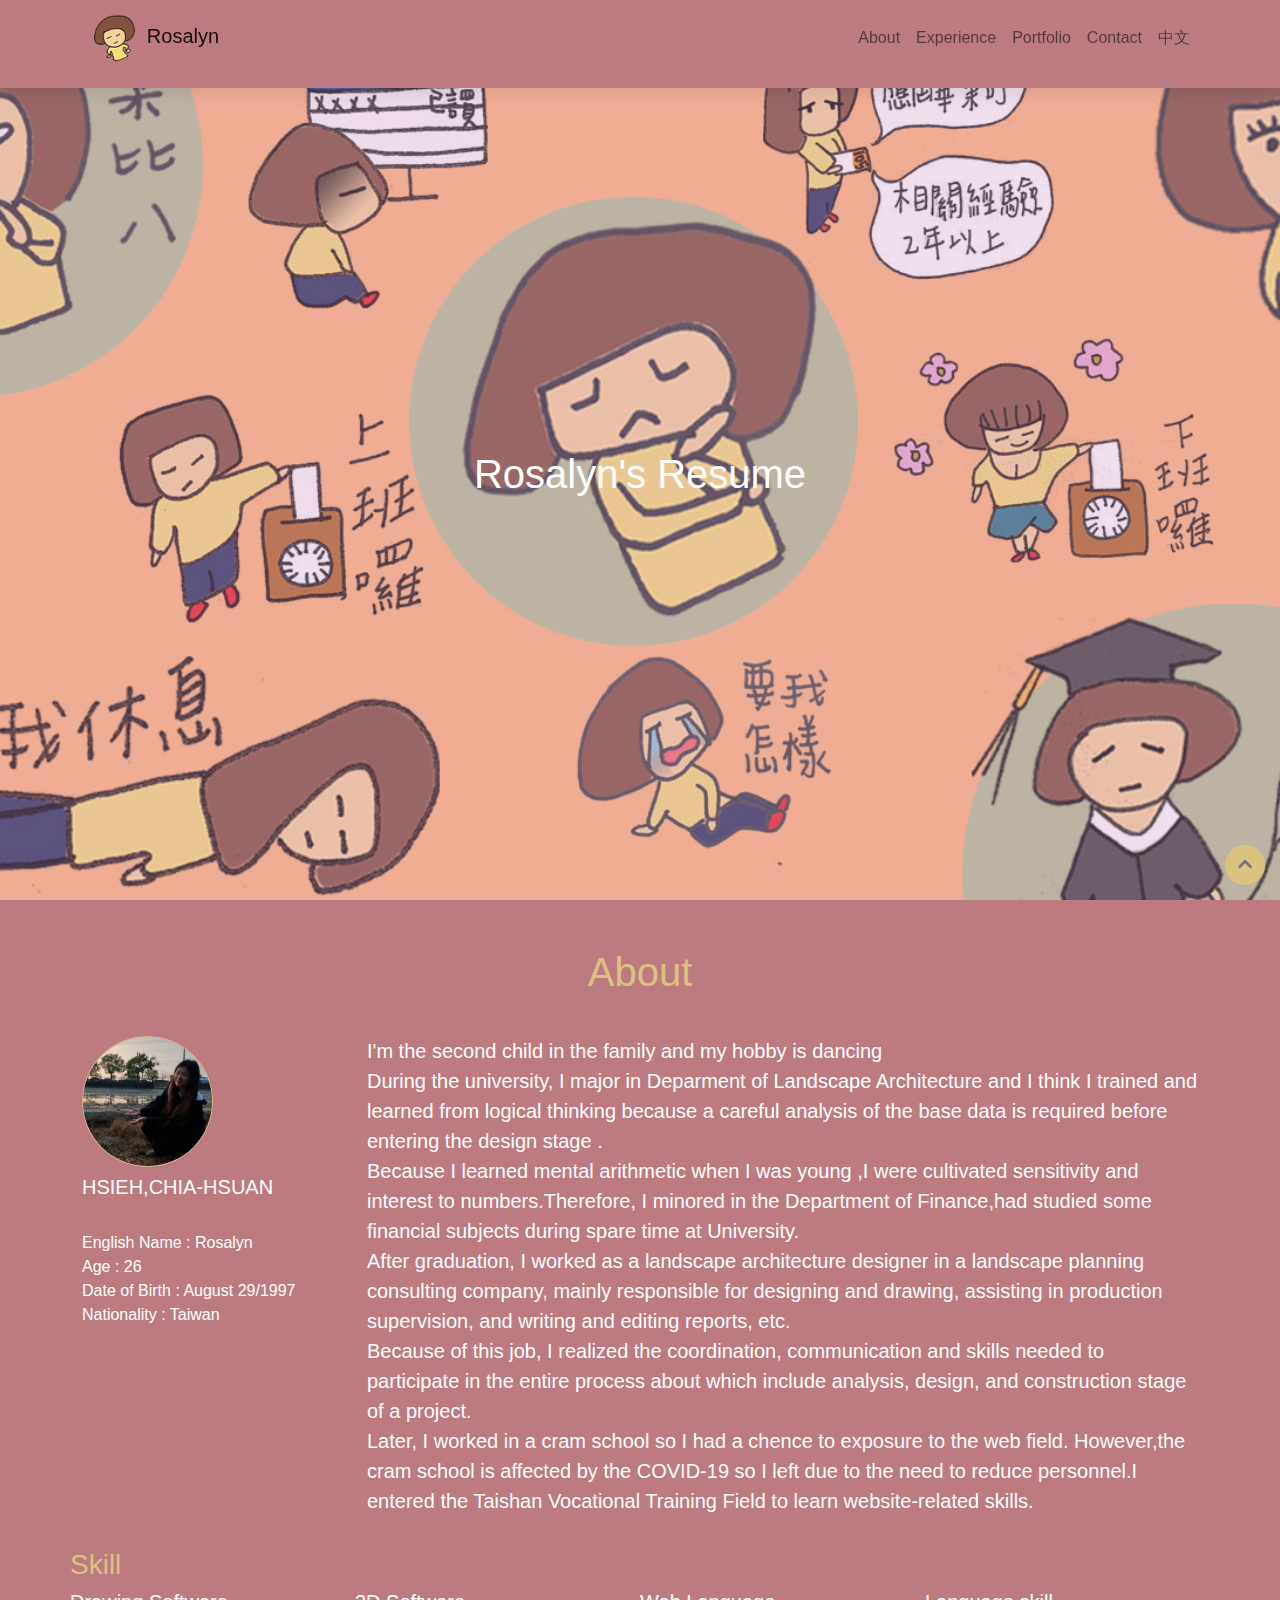
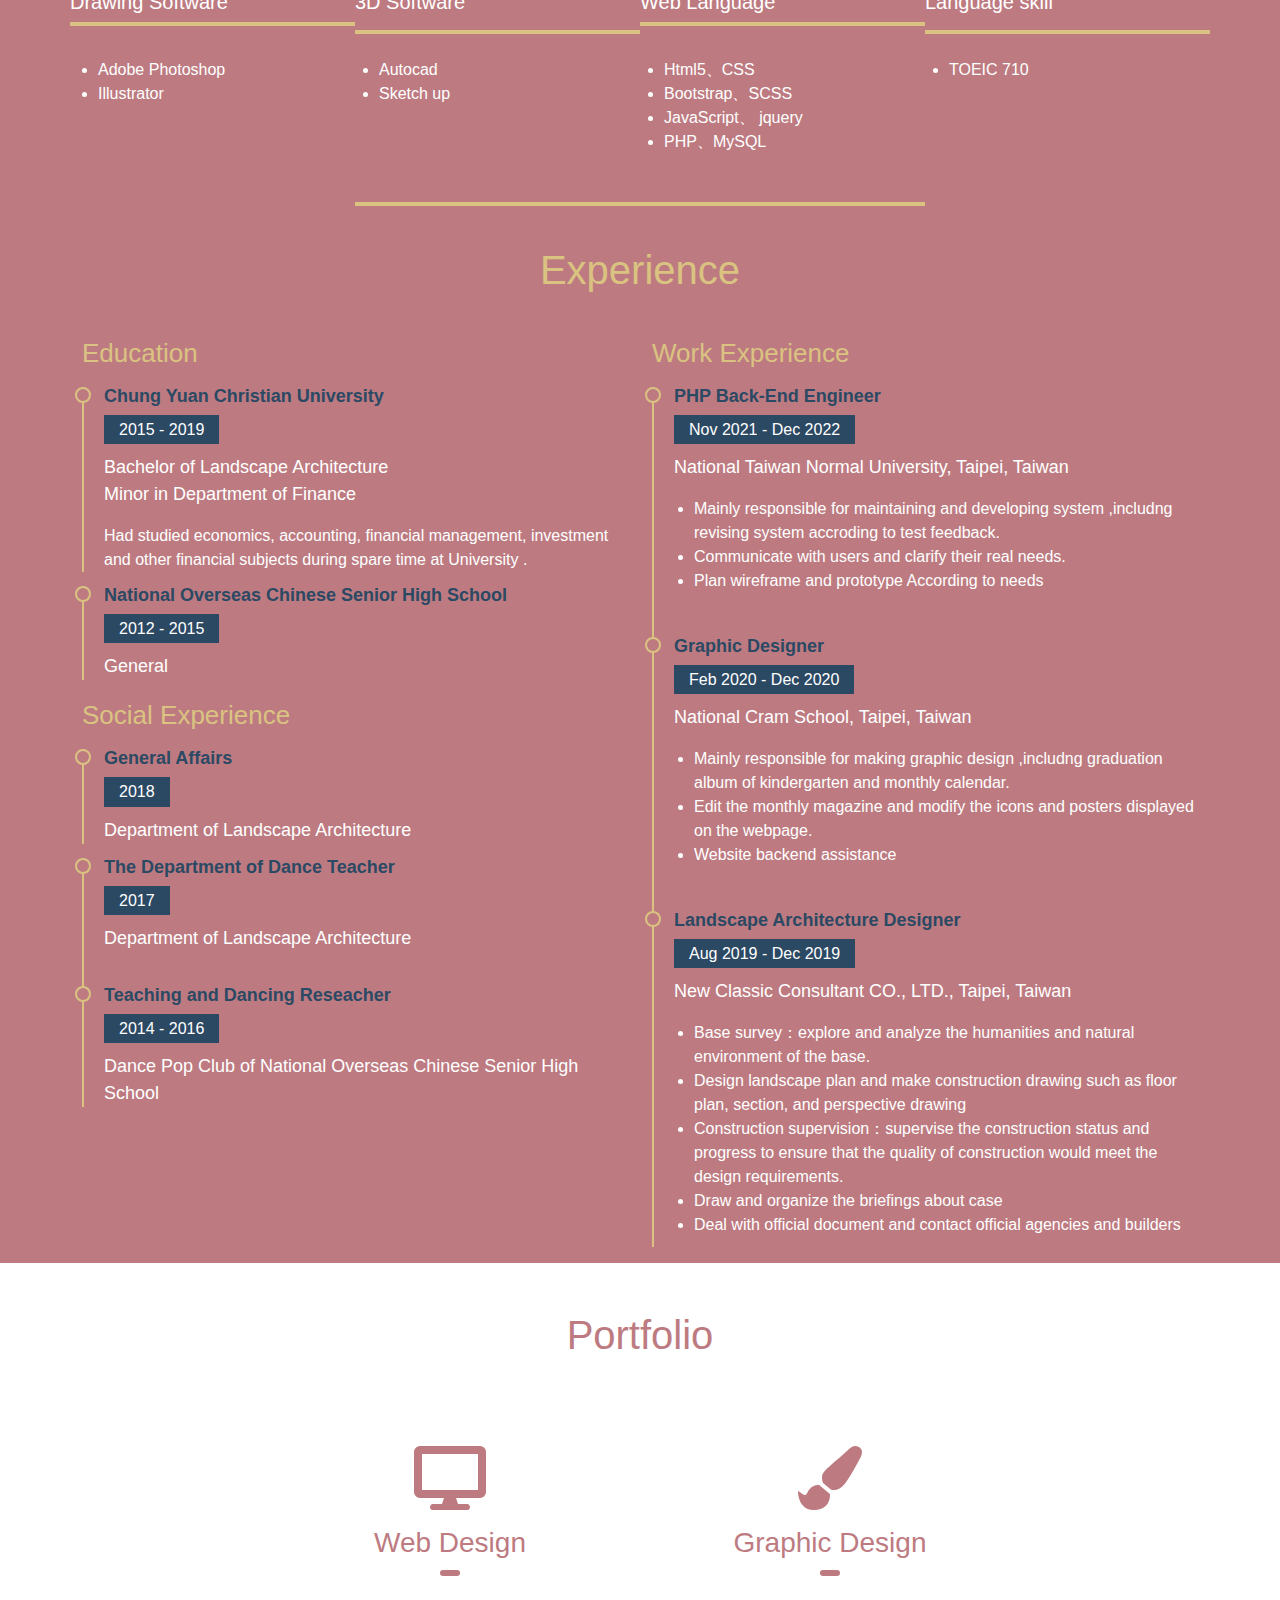
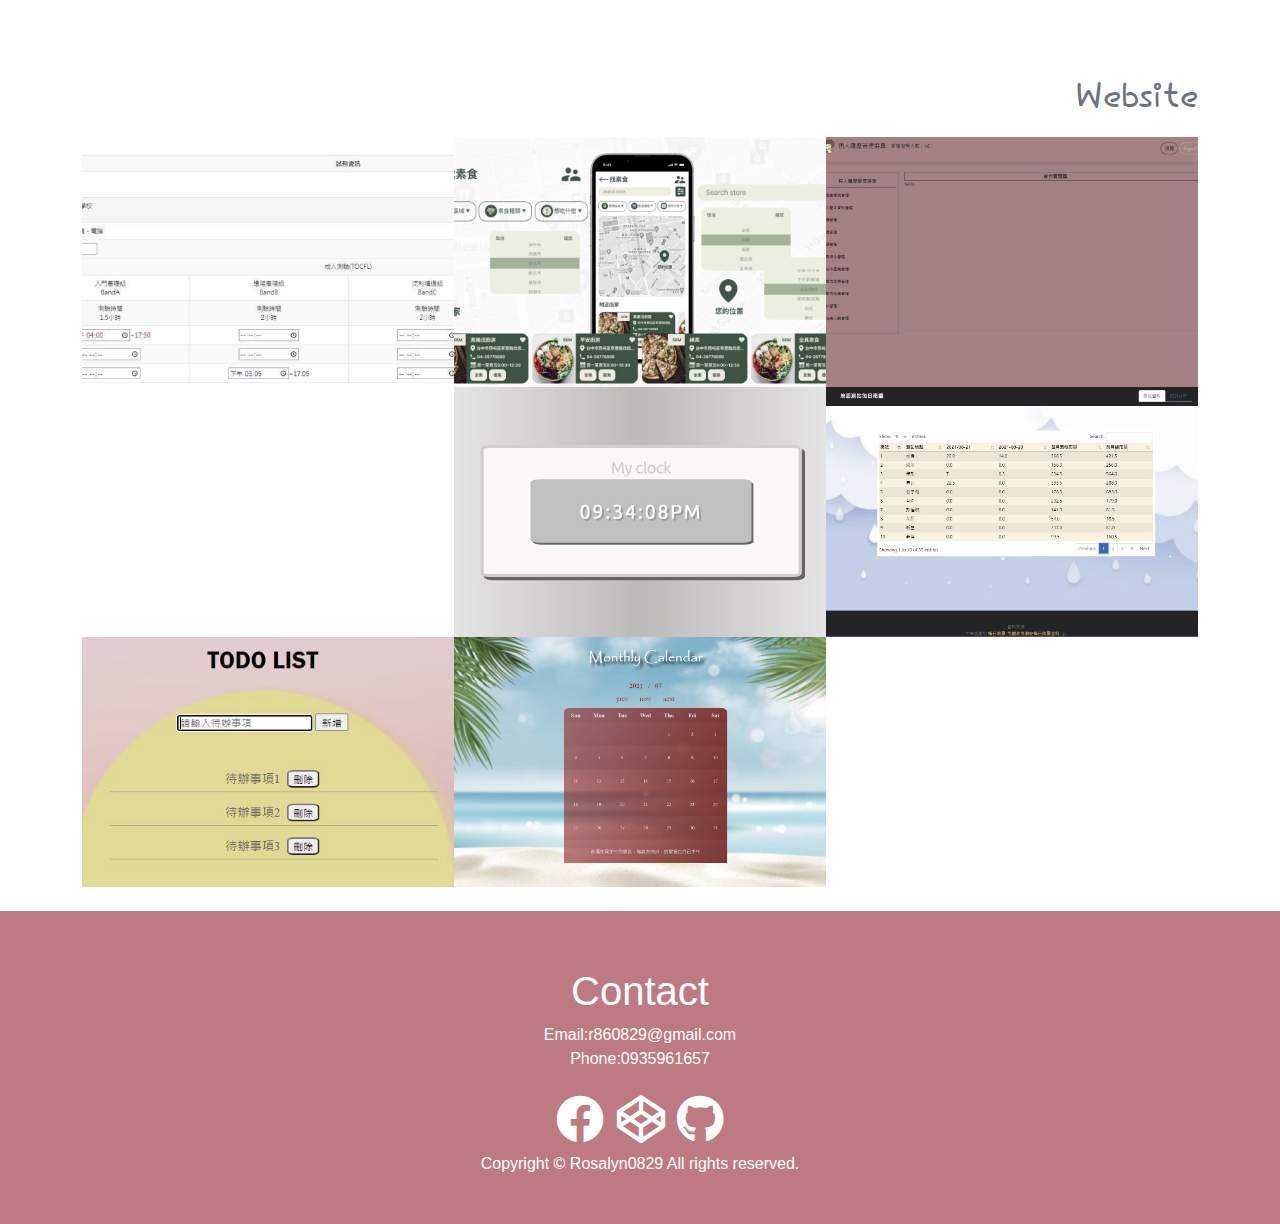
==== commit 30f630b2: "Add files via upload" ====
--- a/index.html
+++ b/index.html
@@ -41,6 +41,7 @@
 
             <a class="navbar-brand" href="#"><img src="./img/標籤.png" alt="" style="height: 50px;"
                     class="m-0">Rosalyn</a>
+
             <button class="navbar-toggler d-lg-none" type="button" data-bs-toggle="collapse" data-bs-target="#navbarNav"
                 aria-controls="navbarNav" aria-expanded="false" aria-label="Toggle navigation">
                 <span class="navbar-toggler-icon"></span>
@@ -59,9 +60,9 @@
                     <li class="nav-item">
                         <a class="nav-link navline" href="#footerSection">Contact</a>
                     </li>
-                    <!-- <li class="nav-item">
-                        <a class="nav-link" href="./engindex.html">Eng</a>
-                    </li> -->
+                    <li class="nav-item">
+                        <a class="nav-link" href="./chineseindex.html">中文</a>
+                    </li>
 
                     <!-- <a href="./login/index.html"> <button
                             class="text-warning btn btn-danger rounded-pill border-warning ">Sign In</button></a> -->
@@ -103,7 +104,7 @@
                                 <h5>HSIEH,CHIA-HSUAN</h5>
 
                                 <br>English Name : Rosalyn
-                                <br>Age : 23
+                                <br>Age : 26
                                 <br>Date of Birth : August 29/1997
                                 <br>Nationality : Taiwan
                                 </p>
@@ -349,6 +350,26 @@
 
                         <div class="">
                             <h3 class="resume-title text-warning">Work Experience</h3>
+                            <div class="resume-item">
+                                <h4>PHP Back-End Engineer</h4>
+                                <h5> Nov 2021 - Dec 2022</h5>
+                                <p class="text-blue">National Taiwan Normal University, Taipei, Taiwan</p>
+                                <p>
+                                <ul>
+                                    <li>
+                                        Mainly responsible for maintaining and developing system ,includng revising
+                                        system accroding to test feedback.</li>
+
+                                    <li>
+                                        Communicate with users and clarify their real needs.
+                                    </li>
+                                    <li>
+                                        Plan wireframe and prototype According to needs
+                                    </li>
+
+                                </ul>
+                                </p>
+                            </div>
 
                             <div class="resume-item">
                                 <h4>Graphic Designer</h4>
@@ -448,21 +469,21 @@
                         </div>
                     </div>
                 </li>
-                <li class="nav-item col-lg-4" role="presentation">
+                <!-- <li class="nav-item col-lg-4" role="presentation">
                     <div class=" nav-link border-0 " id="Landscape-tab" data-bs-toggle="tab" data-bs-target="#Landscape"
                         type="button" role="tab">
                         <div class="intro-box text-center">
                             <div class="icon py-3">
-                                <!-- <a href="./作品集/景觀設計作品集與簡歷.pdf" target="mywork">  -->
+                                <a href="./作品集/景觀設計作品集與簡歷.pdf" target="mywork"> 
                                 <i class="fas fa-cannabis fa-4x text-danger"></i></a>
                             </div>
-                            <!-- <a href="./作品集/景觀設計作品集與簡歷.pdf" target="mywork" style="text-decoration-line: none;"> -->
+                            <a href="./作品集/景觀設計作品集與簡歷.pdf" target="mywork" style="text-decoration-line: none;">
                             <h3 class="text-danger">Landscape Design</h3>
-                            <!-- </a> -->
+                            </a>
                             <div class="intro-line bg-danger"></div>
                         </div>
                     </div>
-                </li>
+                </li> -->
 
                 <!-- 頁籤內容 -->
                 <!-- <div class="tab-content container-fluid">
@@ -495,6 +516,15 @@
                         <!-- data-bs-toggle 顯示型態 MODAL  -->
                         <!--  data-bs-target 目標是ID=webModal01-->
 
+                        <div id="galleryImage8" class="col-lg-4  gallery-block" data-bs-toggle="modal"
+                            data-bs-target="#webModal08">
+                            <div class="gallery-text">座位申請表系統</div>
+                        </div>
+                        <div id="galleryImage18" class="col-lg-4  gallery-block" data-bs-toggle="modal"
+                            data-bs-target="#webModal18">
+                            <div class="gallery-text">素食地圖APP</div>
+                        </div>
+
                         <div id="galleryImage1" class="col-lg-4  gallery-block" data-bs-toggle="modal"
                             data-bs-target="#webModal01">
                             <div class="gallery-text">履歷生成系統</div>
@@ -787,7 +817,7 @@
                                     </div>
                                     <div class="modal-body m-auto text-center">
                                         <p>WEBSITE</p>
-                                        <h3>泰山飯店網站</h3>
+                                        <h3>座位開立申請表系統</h3>
                                         <hr class=" text-danger pt-1 opac-1 w-50 m-auto my-3">
                                         <div class="text-end m-3">
                                             <small
@@ -795,13 +825,49 @@
                                             <small
                                                 class="text-white bg-secondary border-secondary rounded-3 p-1">css</small>
                                             <small
-                                                class="text-white bg-secondary border-secondary rounded-3 p-1">Bootstrap</small>
-                                        </div>
-                                        <!-- 視窗打開的內容區 -->
-                                        <img src="./img/web-泰山飯店網站.JPG" alt="" width="750px" class="m-3">
+                                                class="text-white bg-secondary border-secondary rounded-3 p-1">PHP</small>
+                                            <small
+                                                class="text-white bg-secondary border-secondary rounded-3 p-1">MySQL</small>
+                                        </div>
+                                        <!-- 視窗打開的內容區 -->
+                                        <img src="./img/座位開立申請表.PNG" alt="" width="750px" class="m-3">
                                         <button
                                             class="btn btn-danger text-warning rounded-pill justify-content-space-around  m-2"><a
-                                                class=" text-warning text-decoration-none" href="">Check<i
+                                                class=" text-warning text-decoration-none"
+                                                href="./pdf/座位開立申請表.pdf">Check<i
+                                                    class="fas fa-link m-1"></i></a></button>
+                                        <hr class=" text-danger pt-1 opac-1 w-25 m-auto my-3">
+
+                                    </div>
+                                </div>
+
+                            </div>
+                        </div>
+                        <!-- webModal18 -->
+                        <div class="modal fade" id="webModal18" tabindex="-1" aria-labelledby="exampleModalLabel"
+                            aria-hidden="true">
+                            <div class="modal-dialog modal-lg">
+                                <div class="modal-content">
+                                    <div class="d-flex justify-content-end m-4">
+                                        <button type="button" class="btn-close text-decoration-underline"
+                                            data-bs-dismiss="modal" aria-label="Close"></button>
+                                    </div>
+                                    <div class="modal-body m-auto text-center">
+                                        <p>APP</p>
+                                        <h3>素食地圖APP-UIUX設計</h3>
+                                        <hr class=" text-danger pt-1 opac-1 w-50 m-auto my-3">
+                                        <div class="text-end m-3">
+                                            <small
+                                                class="text-white bg-secondary border-secondary rounded-3 p-1">Figma</small>
+                                            <small class="text-white bg-secondary border-secondary rounded-3 p-1">Adobe
+                                                XD</small>
+                                        </div>
+                                        <!-- 視窗打開的內容區 -->
+                                        <img src="./img/素食地圖APP.PNG" alt="" width="750px" class="m-3">
+                                        <button
+                                            class="btn btn-danger text-warning rounded-pill justify-content-space-around  m-2"><a
+                                                class=" text-warning text-decoration-none"
+                                                href="./pdf/素食地圖APP.pdf">Check<i
                                                     class="fas fa-link m-1"></i></a></button>
                                         <hr class=" text-danger pt-1 opac-1 w-25 m-auto my-3">
 
--- a/scss/all.css
+++ b/scss/all.css
@@ -1,7 +1,7 @@
 @charset "UTF-8";
-/*--------------------------------------------------------------
-  #rwd
-  --------------------------------------------------------------*/
+/*--------------------------------------------------------------
+ #rwd
+ --------------------------------------------------------------*/
 @media (max-width: 992px) {
   #header > .container > h1, #header > .container > .h1 {
     font-size: 80px;
@@ -33,7 +33,6 @@
     width: 450px;
   }
 }
-
 @media (max-width: 576px) {
   #header > .container > h1, #header > .container > .h1 {
     font-size: 60px;
@@ -71,17 +70,15 @@
     width: 400px;
   }
 }
-
 :root {
   scroll-behavior: auto;
 }
 
-/*=============================================
-=                  General                    =
+/*=============================================
+=                  General                    =
 =============================================*/
 * {
-  -webkit-box-sizing: border-box;
-          box-sizing: border-box;
+  box-sizing: border-box;
 }
 
 body {
@@ -94,12 +91,11 @@
   outline: none;
 }
 
-/*=============================================
-=                  Navbar                     =
+/*=============================================
+=                  Navbar                     =
 =============================================*/
 .navbar {
-  -webkit-box-shadow: 0 3px 20px rgba(0, 0, 0, 0.11);
-          box-shadow: 0 3px 20px rgba(0, 0, 0, 0.11);
+  box-shadow: 0 3px 20px rgba(0, 0, 0, 0.11);
   cursor: hand;
 }
 
@@ -115,7 +111,6 @@
   width: 0%;
   background: white;
   margin: 5px 0;
-  -webkit-transition: 0.5s width ease;
   transition: 0.5s width ease;
 }
 
@@ -124,18 +119,14 @@
   width: 100%;
 }
 
-/*=============================================
-=                  Header                     =
+/*=============================================
+=                  Header                     =
 =============================================*/
 /* TODO: 加入背景圖片 */
 #header {
-  display: -webkit-box;
-  display: -ms-flexbox;
   display: flex;
   /* 垂直致中 */
-  -webkit-box-align: center;
-      -ms-flex-align: center;
-          align-items: center;
+  align-items: center;
   height: calc(100vh - 56px);
   border-radius: 0px;
   margin-bottom: 0px;
@@ -164,7 +155,7 @@
   content: "";
   width: 100%;
   height: 100%;
-  background: #cf97c6;
+  background: rgb(207, 151, 198);
   opacity: 0.3;
   /* 因為顯示模式的關係，after是inline元素沒有高度寬度的概念所以要改成block */
   display: block;
@@ -174,22 +165,20 @@
   top: 0;
 }
 
-/*=============================================
-=                  Intro                      =
+/*=============================================
+=                  Intro                      =
 =============================================*/
 .intro-box {
   border-radius: 15px;
   margin-bottom: 15px;
-  -webkit-transition: all .5s ease-out;
-  transition: all .5s ease-out;
+  transition: all 0.5s ease-out;
   padding: 15px 15px;
   text-align: center;
 }
 
 .intro-box:hover {
   background: white;
-  -webkit-box-shadow: 0px 22px 22px #ad5959;
-          box-shadow: 0px 22px 22px #ad5959;
+  box-shadow: 0px 22px 22px rgb(173, 89, 89);
 }
 
 .intro-line {
@@ -197,41 +186,31 @@
   height: 6px;
   border-radius: 3px;
   margin: 10px auto;
-  -webkit-transition: all .5s ease;
-  transition: all .5s ease;
+  transition: all 0.5s ease;
 }
 
 .intro-box:hover .intro-line {
   width: 40px;
 }
 
-/*=============================================
-=                  Features                   =
+/*=============================================
+=                  Features                   =
 =============================================*/
-/*=============================================
-=                  Gallery                    =
+/*=============================================
+=                  Gallery                    =
 =============================================*/
 .gallery-block,
 .gallery-text {
-  -webkit-transition: all .5s ease-out;
-  transition: all .5s ease-out;
+  transition: all 0.5s ease-out;
 }
 
 .gallery-block {
   background-size: cover;
   height: 250px;
-  display: -webkit-box;
-  display: -ms-flexbox;
   display: flex;
-  -webkit-box-orient: vertical;
-  -webkit-box-direction: normal;
-      -ms-flex-direction: column;
-          flex-direction: column;
-  -webkit-box-pack: center;
-      -ms-flex-pack: center;
-          justify-content: center;
-  -webkit-filter: grayscale(50%);
-          filter: grayscale(50%);
+  flex-direction: column;
+  justify-content: center;
+  filter: grayscale(50%);
 }
 
 .gallery-text {
@@ -240,21 +219,18 @@
   font-weight: 700;
   text-shadow: 0 8px 10px rgba(0, 0, 0, 0.5);
   text-align: center;
-  -webkit-transform: scale(0.1) rotate(180deg);
-          transform: scale(0.1) rotate(180deg);
+  transform: scale(0.1) rotate(180deg);
   opacity: 0;
 }
 
 .gallery-block:hover {
-  -webkit-filter: grayscale(100%);
-          filter: grayscale(100%);
+  filter: grayscale(100%);
 }
 
 /* 點到block改變的是text */
 .gallery-block:hover .gallery-text {
   /* 漸變是值到值所以就算是0也要打出來 */
-  -webkit-transform: scale(1) rotate(0deg);
-          transform: scale(1) rotate(0deg);
+  transform: scale(1) rotate(0deg);
   opacity: 1;
 }
 
@@ -301,6 +277,13 @@
   background-size: cover;
 }
 
+#galleryImage8 {
+  background-image: url("../img/座位開立申請表.PNG");
+  background-repeat: no-repeat;
+  background-position: center center;
+  background-size: cover;
+}
+
 #galleryImage9 {
   background-image: url("../img/graphic-cow.png");
   background-repeat: no-repeat;
@@ -350,11 +333,18 @@
   background-size: cover;
 }
 
-/*=============================================
-=                  Start Now                  =
+#galleryImage18 {
+  background-image: url("../img/素食地圖APP.PNG");
+  background-repeat: no-repeat;
+  background-position: center center;
+  background-size: cover;
+}
+
+/*=============================================
+=                  Start Now                  =
 =============================================*/
-/*=============================================
-=                   Footer                    =
+/*=============================================
+=                   Footer                    =
 =============================================*/
 footer ul {
   list-style: none;
@@ -367,8 +357,8 @@
   margin: 0;
 }
 
-/*=============================================
-=                   AD-BOX                    =
+/*=============================================
+=                   AD-BOX                    =
 =============================================*/
 .ad-box {
   width: 300px;
@@ -379,13 +369,9 @@
   background: #fff;
   border: 1px solid #ddd;
   border-radius: 6px;
-  display: -webkit-box;
-  display: -ms-flexbox;
   display: flex;
-  -webkit-box-shadow: 0px 20px 15px rgba(0, 0, 0, 0.2);
-          box-shadow: 0px 20px 15px rgba(0, 0, 0, 0.2);
-  -webkit-transition: all .3s ease;
-  transition: all .3s ease;
+  box-shadow: 0px 20px 15px rgba(0, 0, 0, 0.2);
+  transition: all 0.3s ease;
 }
 
 .ad-box.active {
@@ -393,16 +379,9 @@
 }
 
 .left-part {
-  display: -webkit-box;
-  display: -ms-flexbox;
   display: flex;
-  -webkit-box-orient: vertical;
-  -webkit-box-direction: normal;
-      -ms-flex-direction: column;
-          flex-direction: column;
-  -webkit-box-pack: center;
-      -ms-flex-pack: center;
-          justify-content: center;
+  flex-direction: column;
+  justify-content: center;
   border-right: 1px solid #ddd;
 }
 
@@ -415,8 +394,7 @@
 }
 
 .ad-toggle-btn > i {
-  -webkit-transform: rotateZ(90deg);
-          transform: rotateZ(90deg);
+  transform: rotateZ(90deg);
 }
 
 .ad-toggle-btn:hover {
@@ -431,20 +409,20 @@
   margin-bottom: 0;
 }
 
-/*=============================================
-=                 other                   =
+/*=============================================
+=                 other                   =
 =============================================*/
 .opac-1 {
   opacity: 1;
 }
 
 .title {
-  font-family: 'Hi Melody', cursive;
+  font-family: "Hi Melody", cursive;
   font-size: 48px;
 }
 
-/*--------------------------------------------------------------
-  # Resume
+/*--------------------------------------------------------------
+  # Resume
   --------------------------------------------------------------*/
 .resume-title {
   font-size: 26px;
@@ -467,8 +445,7 @@
   font-weight: 600;
   color: #2c4964;
   margin-bottom: 10px;
-  -ms-flex-pack: distribute;
-      justify-content: space-around;
+  justify-content: space-around;
 }
 
 .resume-item > h5, .resume-item > .h5 {
@@ -486,7 +463,8 @@
   padding-left: 20px;
 }
 
-.resume-item > ul, .resume-item > li {
+.resume-item > ul,
+.resume-item > li {
   padding-bottom: 10px;
 }
 
@@ -512,8 +490,8 @@
   font-family: "Poppins", sans-serif;
 }
 
-/*--------------------------------------------------------------
-  #goBackBtn
+/*--------------------------------------------------------------
+  #goBackBtn
   --------------------------------------------------------------*/
 #goBackBtn {
   width: 40px;
@@ -562,8 +540,7 @@
 *,
 *::before,
 *::after {
-  -webkit-box-sizing: border-box;
-          box-sizing: border-box;
+  box-sizing: border-box;
 }
 
 @media (prefers-reduced-motion: no-preference) {
@@ -596,7 +573,7 @@
   height: 1px;
 }
 
-h1, .h1, h2, .h2, h3, .h3, h4, .h4, h5, .h5, h6, .h6 {
+h6, .h6, h5, .h5, h4, .h4, h3, .h3, h2, .h2, h1, .h1 {
   margin-top: 0;
   margin-bottom: 0.5rem;
   font-weight: 500;
@@ -606,7 +583,6 @@
 h1, .h1 {
   font-size: calc(1.375rem + 1.5vw);
 }
-
 @media (min-width: 1200px) {
   h1, .h1 {
     font-size: 2.5rem;
@@ -616,7 +592,6 @@
 h2, .h2 {
   font-size: calc(1.325rem + 0.9vw);
 }
-
 @media (min-width: 1200px) {
   h2, .h2 {
     font-size: 2rem;
@@ -626,7 +601,6 @@
 h3, .h3 {
   font-size: calc(1.3rem + 0.6vw);
 }
-
 @media (min-width: 1200px) {
   h3, .h3 {
     font-size: 1.75rem;
@@ -636,7 +610,6 @@
 h4, .h4 {
   font-size: calc(1.275rem + 0.3vw);
 }
-
 @media (min-width: 1200px) {
   h4, .h4 {
     font-size: 1.5rem;
@@ -661,7 +634,8 @@
   -webkit-text-decoration: underline dotted;
           text-decoration: underline dotted;
   cursor: help;
-  text-decoration-skip-ink: none;
+  -webkit-text-decoration-skip-ink: none;
+          text-decoration-skip-ink: none;
 }
 
 address {
@@ -694,7 +668,7 @@
 }
 
 dd {
-  margin-bottom: .5rem;
+  margin-bottom: 0.5rem;
   margin-left: 0;
 }
 
@@ -725,18 +699,17 @@
 }
 
 sub {
-  bottom: -.25em;
+  bottom: -0.25em;
 }
 
 sup {
-  top: -.5em;
+  top: -0.5em;
 }
 
 a {
   color: #0d6efd;
   text-decoration: underline;
 }
-
 a:hover {
   color: #0a58ca;
 }
@@ -763,7 +736,6 @@
   overflow: auto;
   font-size: 0.875em;
 }
-
 pre code {
   font-size: inherit;
   color: inherit;
@@ -775,7 +747,6 @@
   color: #d63384;
   word-wrap: break-word;
 }
-
 a > code {
   color: inherit;
 }
@@ -787,7 +758,6 @@
   background-color: #212529;
   border-radius: 0.2rem;
 }
-
 kbd kbd {
   padding: 0;
   font-size: 1em;
@@ -859,14 +829,13 @@
   text-transform: none;
 }
 
-[role="button"] {
+[role=button] {
   cursor: pointer;
 }
 
 select {
   word-wrap: normal;
 }
-
 select:disabled {
   opacity: 1;
 }
@@ -876,16 +845,15 @@
 }
 
 button,
-[type="button"],
-[type="reset"],
-[type="submit"] {
+[type=button],
+[type=reset],
+[type=submit] {
   -webkit-appearance: button;
 }
-
 button:not(:disabled),
-[type="button"]:not(:disabled),
-[type="reset"]:not(:disabled),
-[type="submit"]:not(:disabled) {
+[type=button]:not(:disabled),
+[type=reset]:not(:disabled),
+[type=submit]:not(:disabled) {
   cursor: pointer;
 }
 
@@ -913,13 +881,11 @@
   font-size: calc(1.275rem + 0.3vw);
   line-height: inherit;
 }
-
 @media (min-width: 1200px) {
   legend {
     font-size: 1.5rem;
   }
 }
-
 legend + * {
   clear: left;
 }
@@ -938,7 +904,7 @@
   height: auto;
 }
 
-[type="search"] {
+[type=search] {
   outline-offset: -2px;
   -webkit-appearance: textfield;
 }
@@ -999,7 +965,6 @@
   font-weight: 300;
   line-height: 1.2;
 }
-
 @media (min-width: 1200px) {
   .display-1 {
     font-size: 5rem;
@@ -1011,7 +976,6 @@
   font-weight: 300;
   line-height: 1.2;
 }
-
 @media (min-width: 1200px) {
   .display-2 {
     font-size: 4.5rem;
@@ -1023,7 +987,6 @@
   font-weight: 300;
   line-height: 1.2;
 }
-
 @media (min-width: 1200px) {
   .display-3 {
     font-size: 4rem;
@@ -1035,7 +998,6 @@
   font-weight: 300;
   line-height: 1.2;
 }
-
 @media (min-width: 1200px) {
   .display-4 {
     font-size: 3.5rem;
@@ -1047,7 +1009,6 @@
   font-weight: 300;
   line-height: 1.2;
 }
-
 @media (min-width: 1200px) {
   .display-5 {
     font-size: 3rem;
@@ -1059,7 +1020,6 @@
   font-weight: 300;
   line-height: 1.2;
 }
-
 @media (min-width: 1200px) {
   .display-6 {
     font-size: 2.5rem;
@@ -1079,7 +1039,6 @@
 .list-inline-item {
   display: inline-block;
 }
-
 .list-inline-item:not(:last-child) {
   margin-right: 0.5rem;
 }
@@ -1093,7 +1052,6 @@
   margin-bottom: 1rem;
   font-size: 1.25rem;
 }
-
 .blockquote > :last-child {
   margin-bottom: 0;
 }
@@ -1104,9 +1062,8 @@
   font-size: 0.875em;
   color: #6c757d;
 }
-
 .blockquote-footer::before {
-  content: "\2014\00A0";
+  content: "— ";
 }
 
 .img-fluid {
@@ -1139,11 +1096,11 @@
 
 .container,
 .container-fluid,
-.container-sm,
+.container-xxl,
+.container-xl,
+.container-lg,
 .container-md,
-.container-lg,
-.container-xl,
-.container-xxl {
+.container-sm {
   width: 100%;
   padding-right: var(--bs-gutter-x, 0.75rem);
   padding-left: var(--bs-gutter-x, 0.75rem);
@@ -1152,51 +1109,41 @@
 }
 
 @media (min-width: 576px) {
-  .container, .container-sm {
+  .container-sm, .container {
     max-width: 540px;
   }
 }
-
 @media (min-width: 768px) {
-  .container, .container-sm, .container-md {
+  .container-md, .container-sm, .container {
     max-width: 720px;
   }
 }
-
 @media (min-width: 992px) {
-  .container, .container-sm, .container-md, .container-lg {
+  .container-lg, .container-md, .container-sm, .container {
     max-width: 960px;
   }
 }
-
 @media (min-width: 1200px) {
-  .container, .container-sm, .container-md, .container-lg, .container-xl {
+  .container-xl, .container-lg, .container-md, .container-sm, .container {
     max-width: 1140px;
   }
 }
-
 @media (min-width: 1400px) {
-  .container, .container-sm, .container-md, .container-lg, .container-xl, .container-xxl {
+  .container-xxl, .container-xl, .container-lg, .container-md, .container-sm, .container {
     max-width: 1320px;
   }
 }
-
 .row {
   --bs-gutter-x: 1.5rem;
   --bs-gutter-y: 0;
-  display: -webkit-box;
-  display: -ms-flexbox;
   display: flex;
-  -ms-flex-wrap: wrap;
-      flex-wrap: wrap;
+  flex-wrap: wrap;
   margin-top: calc(var(--bs-gutter-y) * -1);
   margin-right: calc(var(--bs-gutter-x) / -2);
   margin-left: calc(var(--bs-gutter-x) / -2);
 }
-
 .row > * {
-  -ms-flex-negative: 0;
-      flex-shrink: 0;
+  flex-shrink: 0;
   width: 100%;
   max-width: 100%;
   padding-right: calc(var(--bs-gutter-x) / 2);
@@ -1205,157 +1152,115 @@
 }
 
 .col {
-  -webkit-box-flex: 1;
-      -ms-flex: 1 0 0%;
-          flex: 1 0 0%;
+  flex: 1 0 0%;
 }
 
 .row-cols-auto > * {
-  -webkit-box-flex: 0;
-      -ms-flex: 0 0 auto;
-          flex: 0 0 auto;
+  flex: 0 0 auto;
   width: auto;
 }
 
 .row-cols-1 > * {
-  -webkit-box-flex: 0;
-      -ms-flex: 0 0 auto;
-          flex: 0 0 auto;
+  flex: 0 0 auto;
   width: 100%;
 }
 
 .row-cols-2 > * {
-  -webkit-box-flex: 0;
-      -ms-flex: 0 0 auto;
-          flex: 0 0 auto;
+  flex: 0 0 auto;
   width: 50%;
 }
 
 .row-cols-3 > * {
-  -webkit-box-flex: 0;
-      -ms-flex: 0 0 auto;
-          flex: 0 0 auto;
-  width: 33.33333%;
+  flex: 0 0 auto;
+  width: 33.3333333333%;
 }
 
 .row-cols-4 > * {
-  -webkit-box-flex: 0;
-      -ms-flex: 0 0 auto;
-          flex: 0 0 auto;
+  flex: 0 0 auto;
   width: 25%;
 }
 
 .row-cols-5 > * {
-  -webkit-box-flex: 0;
-      -ms-flex: 0 0 auto;
-          flex: 0 0 auto;
+  flex: 0 0 auto;
   width: 20%;
 }
 
 .row-cols-6 > * {
-  -webkit-box-flex: 0;
-      -ms-flex: 0 0 auto;
-          flex: 0 0 auto;
-  width: 16.66667%;
+  flex: 0 0 auto;
+  width: 16.6666666667%;
 }
 
 .col-auto {
-  -webkit-box-flex: 0;
-      -ms-flex: 0 0 auto;
-          flex: 0 0 auto;
+  flex: 0 0 auto;
   width: auto;
 }
 
 .col-1 {
-  -webkit-box-flex: 0;
-      -ms-flex: 0 0 auto;
-          flex: 0 0 auto;
-  width: 8.33333%;
+  flex: 0 0 auto;
+  width: 8.3333333333%;
 }
 
 .col-2 {
-  -webkit-box-flex: 0;
-      -ms-flex: 0 0 auto;
-          flex: 0 0 auto;
-  width: 16.66667%;
+  flex: 0 0 auto;
+  width: 16.6666666667%;
 }
 
 .col-3 {
-  -webkit-box-flex: 0;
-      -ms-flex: 0 0 auto;
-          flex: 0 0 auto;
+  flex: 0 0 auto;
   width: 25%;
 }
 
 .col-4 {
-  -webkit-box-flex: 0;
-      -ms-flex: 0 0 auto;
-          flex: 0 0 auto;
-  width: 33.33333%;
+  flex: 0 0 auto;
+  width: 33.3333333333%;
 }
 
 .col-5 {
-  -webkit-box-flex: 0;
-      -ms-flex: 0 0 auto;
-          flex: 0 0 auto;
-  width: 41.66667%;
+  flex: 0 0 auto;
+  width: 41.6666666667%;
 }
 
 .col-6 {
-  -webkit-box-flex: 0;
-      -ms-flex: 0 0 auto;
-          flex: 0 0 auto;
+  flex: 0 0 auto;
   width: 50%;
 }
 
 .col-7 {
-  -webkit-box-flex: 0;
-      -ms-flex: 0 0 auto;
-          flex: 0 0 auto;
-  width: 58.33333%;
+  flex: 0 0 auto;
+  width: 58.3333333333%;
 }
 
 .col-8 {
-  -webkit-box-flex: 0;
-      -ms-flex: 0 0 auto;
-          flex: 0 0 auto;
-  width: 66.66667%;
+  flex: 0 0 auto;
+  width: 66.6666666667%;
 }
 
 .col-9 {
-  -webkit-box-flex: 0;
-      -ms-flex: 0 0 auto;
-          flex: 0 0 auto;
+  flex: 0 0 auto;
   width: 75%;
 }
 
 .col-10 {
-  -webkit-box-flex: 0;
-      -ms-flex: 0 0 auto;
-          flex: 0 0 auto;
-  width: 83.33333%;
+  flex: 0 0 auto;
+  width: 83.3333333333%;
 }
 
 .col-11 {
-  -webkit-box-flex: 0;
-      -ms-flex: 0 0 auto;
-          flex: 0 0 auto;
-  width: 91.66667%;
+  flex: 0 0 auto;
+  width: 91.6666666667%;
 }
 
 .col-12 {
-  -webkit-box-flex: 0;
-      -ms-flex: 0 0 auto;
-          flex: 0 0 auto;
+  flex: 0 0 auto;
   width: 100%;
 }
 
 .offset-1 {
-  margin-left: 8.33333%;
+  margin-left: 8.3333333333%;
 }
 
 .offset-2 {
-  margin-left: 16.66667%;
+  margin-left: 16.6666666667%;
 }
 
 .offset-3 {
@@ -1363,11 +1268,11 @@
 }
 
 .offset-4 {
-  margin-left: 33.33333%;
+  margin-left: 33.3333333333%;
 }
 
 .offset-5 {
-  margin-left: 41.66667%;
+  margin-left: 41.6666666667%;
 }
 
 .offset-6 {
@@ -1375,11 +1280,11 @@
 }
 
 .offset-7 {
-  margin-left: 58.33333%;
+  margin-left: 58.3333333333%;
 }
 
 .offset-8 {
-  margin-left: 66.66667%;
+  margin-left: 66.6666666667%;
 }
 
 .offset-9 {
@@ -1387,11 +1292,11 @@
 }
 
 .offset-10 {
-  margin-left: 83.33333%;
+  margin-left: 83.3333333333%;
 }
 
 .offset-11 {
-  margin-left: 91.66667%;
+  margin-left: 91.6666666667%;
 }
 
 .g-0,
@@ -1456,165 +1361,123 @@
 
 @media (min-width: 576px) {
   .col-sm {
-    -webkit-box-flex: 1;
-        -ms-flex: 1 0 0%;
-            flex: 1 0 0%;
+    flex: 1 0 0%;
   }
   .row-cols-sm-auto > * {
-    -webkit-box-flex: 0;
-        -ms-flex: 0 0 auto;
-            flex: 0 0 auto;
+    flex: 0 0 auto;
     width: auto;
   }
   .row-cols-sm-1 > * {
-    -webkit-box-flex: 0;
-        -ms-flex: 0 0 auto;
-            flex: 0 0 auto;
+    flex: 0 0 auto;
     width: 100%;
   }
   .row-cols-sm-2 > * {
-    -webkit-box-flex: 0;
-        -ms-flex: 0 0 auto;
-            flex: 0 0 auto;
+    flex: 0 0 auto;
     width: 50%;
   }
   .row-cols-sm-3 > * {
-    -webkit-box-flex: 0;
-        -ms-flex: 0 0 auto;
-            flex: 0 0 auto;
-    width: 33.33333%;
+    flex: 0 0 auto;
+    width: 33.3333333333%;
   }
   .row-cols-sm-4 > * {
-    -webkit-box-flex: 0;
-        -ms-flex: 0 0 auto;
-            flex: 0 0 auto;
+    flex: 0 0 auto;
     width: 25%;
   }
   .row-cols-sm-5 > * {
-    -webkit-box-flex: 0;
-        -ms-flex: 0 0 auto;
-            flex: 0 0 auto;
+    flex: 0 0 auto;
     width: 20%;
   }
   .row-cols-sm-6 > * {
-    -webkit-box-flex: 0;
-        -ms-flex: 0 0 auto;
-            flex: 0 0 auto;
-    width: 16.66667%;
+    flex: 0 0 auto;
+    width: 16.6666666667%;
   }
   .col-sm-auto {
-    -webkit-box-flex: 0;
-        -ms-flex: 0 0 auto;
-            flex: 0 0 auto;
+    flex: 0 0 auto;
     width: auto;
   }
   .col-sm-1 {
-    -webkit-box-flex: 0;
-        -ms-flex: 0 0 auto;
-            flex: 0 0 auto;
-    width: 8.33333%;
+    flex: 0 0 auto;
+    width: 8.3333333333%;
   }
   .col-sm-2 {
-    -webkit-box-flex: 0;
-        -ms-flex: 0 0 auto;
-            flex: 0 0 auto;
-    width: 16.66667%;
+    flex: 0 0 auto;
+    width: 16.6666666667%;
   }
   .col-sm-3 {
-    -webkit-box-flex: 0;
-        -ms-flex: 0 0 auto;
-            flex: 0 0 auto;
+    flex: 0 0 auto;
     width: 25%;
   }
   .col-sm-4 {
-    -webkit-box-flex: 0;
-        -ms-flex: 0 0 auto;
-            flex: 0 0 auto;
-    width: 33.33333%;
+    flex: 0 0 auto;
+    width: 33.3333333333%;
   }
   .col-sm-5 {
-    -webkit-box-flex: 0;
-        -ms-flex: 0 0 auto;
-            flex: 0 0 auto;
-    width: 41.66667%;
+    flex: 0 0 auto;
+    width: 41.6666666667%;
   }
   .col-sm-6 {
-    -webkit-box-flex: 0;
-        -ms-flex: 0 0 auto;
-            flex: 0 0 auto;
+    flex: 0 0 auto;
     width: 50%;
   }
   .col-sm-7 {
-    -webkit-box-flex: 0;
-        -ms-flex: 0 0 auto;
-            flex: 0 0 auto;
-    width: 58.33333%;
+    flex: 0 0 auto;
+    width: 58.3333333333%;
   }
   .col-sm-8 {
-    -webkit-box-flex: 0;
-        -ms-flex: 0 0 auto;
-            flex: 0 0 auto;
-    width: 66.66667%;
+    flex: 0 0 auto;
+    width: 66.6666666667%;
   }
   .col-sm-9 {
-    -webkit-box-flex: 0;
-        -ms-flex: 0 0 auto;
-            flex: 0 0 auto;
+    flex: 0 0 auto;
     width: 75%;
   }
   .col-sm-10 {
-    -webkit-box-flex: 0;
-        -ms-flex: 0 0 auto;
-            flex: 0 0 auto;
-    width: 83.33333%;
+    flex: 0 0 auto;
+    width: 83.3333333333%;
   }
   .col-sm-11 {
-    -webkit-box-flex: 0;
-        -ms-flex: 0 0 auto;
-            flex: 0 0 auto;
-    width: 91.66667%;
+    flex: 0 0 auto;
+    width: 91.6666666667%;
   }
   .col-sm-12 {
-    -webkit-box-flex: 0;
-        -ms-flex: 0 0 auto;
-            flex: 0 0 auto;
+    flex: 0 0 auto;
     width: 100%;
   }
   .offset-sm-0 {
     margin-left: 0;
   }
   .offset-sm-1 {
-    margin-left: 8.33333%;
+    margin-left: 8.3333333333%;
   }
   .offset-sm-2 {
-    margin-left: 16.66667%;
+    margin-left: 16.6666666667%;
   }
   .offset-sm-3 {
     margin-left: 25%;
   }
   .offset-sm-4 {
-    margin-left: 33.33333%;
+    margin-left: 33.3333333333%;
   }
   .offset-sm-5 {
-    margin-left: 41.66667%;
+    margin-left: 41.6666666667%;
   }
   .offset-sm-6 {
     margin-left: 50%;
   }
   .offset-sm-7 {
-    margin-left: 58.33333%;
+    margin-left: 58.3333333333%;
   }
   .offset-sm-8 {
-    margin-left: 66.66667%;
+    margin-left: 66.6666666667%;
   }
   .offset-sm-9 {
     margin-left: 75%;
   }
   .offset-sm-10 {
-    margin-left: 83.33333%;
+    margin-left: 83.3333333333%;
   }
   .offset-sm-11 {
-    margin-left: 91.66667%;
+    margin-left: 91.6666666667%;
   }
   .g-sm-0,
   .gx-sm-0 {
@@ -1665,168 +1528,125 @@
     --bs-gutter-y: 3rem;
   }
 }
-
 @media (min-width: 768px) {
   .col-md {
-    -webkit-box-flex: 1;
-        -ms-flex: 1 0 0%;
-            flex: 1 0 0%;
+    flex: 1 0 0%;
   }
   .row-cols-md-auto > * {
-    -webkit-box-flex: 0;
-        -ms-flex: 0 0 auto;
-            flex: 0 0 auto;
+    flex: 0 0 auto;
     width: auto;
   }
   .row-cols-md-1 > * {
-    -webkit-box-flex: 0;
-        -ms-flex: 0 0 auto;
-            flex: 0 0 auto;
+    flex: 0 0 auto;
     width: 100%;
   }
   .row-cols-md-2 > * {
-    -webkit-box-flex: 0;
-        -ms-flex: 0 0 auto;
-            flex: 0 0 auto;
+    flex: 0 0 auto;
     width: 50%;
   }
   .row-cols-md-3 > * {
-    -webkit-box-flex: 0;
-        -ms-flex: 0 0 auto;
-            flex: 0 0 auto;
-    width: 33.33333%;
+    flex: 0 0 auto;
+    width: 33.3333333333%;
   }
   .row-cols-md-4 > * {
-    -webkit-box-flex: 0;
-        -ms-flex: 0 0 auto;
-            flex: 0 0 auto;
+    flex: 0 0 auto;
     width: 25%;
   }
   .row-cols-md-5 > * {
-    -webkit-box-flex: 0;
-        -ms-flex: 0 0 auto;
-            flex: 0 0 auto;
+    flex: 0 0 auto;
     width: 20%;
   }
   .row-cols-md-6 > * {
-    -webkit-box-flex: 0;
-        -ms-flex: 0 0 auto;
-            flex: 0 0 auto;
-    width: 16.66667%;
+    flex: 0 0 auto;
+    width: 16.6666666667%;
   }
   .col-md-auto {
-    -webkit-box-flex: 0;
-        -ms-flex: 0 0 auto;
-            flex: 0 0 auto;
+    flex: 0 0 auto;
     width: auto;
   }
   .col-md-1 {
-    -webkit-box-flex: 0;
-        -ms-flex: 0 0 auto;
-            flex: 0 0 auto;
-    width: 8.33333%;
+    flex: 0 0 auto;
+    width: 8.3333333333%;
   }
   .col-md-2 {
-    -webkit-box-flex: 0;
-        -ms-flex: 0 0 auto;
-            flex: 0 0 auto;
-    width: 16.66667%;
+    flex: 0 0 auto;
+    width: 16.6666666667%;
   }
   .col-md-3 {
-    -webkit-box-flex: 0;
-        -ms-flex: 0 0 auto;
-            flex: 0 0 auto;
+    flex: 0 0 auto;
     width: 25%;
   }
   .col-md-4 {
-    -webkit-box-flex: 0;
-        -ms-flex: 0 0 auto;
-            flex: 0 0 auto;
-    width: 33.33333%;
+    flex: 0 0 auto;
+    width: 33.3333333333%;
   }
   .col-md-5 {
-    -webkit-box-flex: 0;
-        -ms-flex: 0 0 auto;
-            flex: 0 0 auto;
-    width: 41.66667%;
+    flex: 0 0 auto;
+    width: 41.6666666667%;
   }
   .col-md-6 {
-    -webkit-box-flex: 0;
-        -ms-flex: 0 0 auto;
-            flex: 0 0 auto;
+    flex: 0 0 auto;
     width: 50%;
   }
   .col-md-7 {
-    -webkit-box-flex: 0;
-        -ms-flex: 0 0 auto;
-            flex: 0 0 auto;
-    width: 58.33333%;
+    flex: 0 0 auto;
+    width: 58.3333333333%;
   }
   .col-md-8 {
-    -webkit-box-flex: 0;
-        -ms-flex: 0 0 auto;
-            flex: 0 0 auto;
-    width: 66.66667%;
+    flex: 0 0 auto;
+    width: 66.6666666667%;
   }
   .col-md-9 {
-    -webkit-box-flex: 0;
-        -ms-flex: 0 0 auto;
-            flex: 0 0 auto;
+    flex: 0 0 auto;
     width: 75%;
   }
   .col-md-10 {
-    -webkit-box-flex: 0;
-        -ms-flex: 0 0 auto;
-            flex: 0 0 auto;
-    width: 83.33333%;
+    flex: 0 0 auto;
+    width: 83.3333333333%;
   }
   .col-md-11 {
-    -webkit-box-flex: 0;
-        -ms-flex: 0 0 auto;
-            flex: 0 0 auto;
-    width: 91.66667%;
+    flex: 0 0 auto;
+    width: 91.6666666667%;
   }
   .col-md-12 {
-    -webkit-box-flex: 0;
-        -ms-flex: 0 0 auto;
-            flex: 0 0 auto;
+    flex: 0 0 auto;
     width: 100%;
   }
   .offset-md-0 {
     margin-left: 0;
   }
   .offset-md-1 {
-    margin-left: 8.33333%;
+    margin-left: 8.3333333333%;
   }
   .offset-md-2 {
-    margin-left: 16.66667%;
+    margin-left: 16.6666666667%;
   }
   .offset-md-3 {
     margin-left: 25%;
   }
   .offset-md-4 {
-    margin-left: 33.33333%;
+    margin-left: 33.3333333333%;
   }
   .offset-md-5 {
-    margin-left: 41.66667%;
+    margin-left: 41.6666666667%;
   }
   .offset-md-6 {
     margin-left: 50%;
   }
   .offset-md-7 {
-    margin-left: 58.33333%;
+    margin-left: 58.3333333333%;
   }
   .offset-md-8 {
-    margin-left: 66.66667%;
+    margin-left: 66.6666666667%;
   }
   .offset-md-9 {
     margin-left: 75%;
   }
   .offset-md-10 {
-    margin-left: 83.33333%;
+    margin-left: 83.3333333333%;
   }
   .offset-md-11 {
-    margin-left: 91.66667%;
+    margin-left: 91.6666666667%;
   }
   .g-md-0,
   .gx-md-0 {
@@ -1877,168 +1697,125 @@
     --bs-gutter-y: 3rem;
   }
 }
-
 @media (min-width: 992px) {
   .col-lg {
-    -webkit-box-flex: 1;
-        -ms-flex: 1 0 0%;
-            flex: 1 0 0%;
+    flex: 1 0 0%;
   }
   .row-cols-lg-auto > * {
-    -webkit-box-flex: 0;
-        -ms-flex: 0 0 auto;
-            flex: 0 0 auto;
+    flex: 0 0 auto;
     width: auto;
   }
   .row-cols-lg-1 > * {
-    -webkit-box-flex: 0;
-        -ms-flex: 0 0 auto;
-            flex: 0 0 auto;
+    flex: 0 0 auto;
     width: 100%;
   }
   .row-cols-lg-2 > * {
-    -webkit-box-flex: 0;
-        -ms-flex: 0 0 auto;
-            flex: 0 0 auto;
+    flex: 0 0 auto;
     width: 50%;
   }
   .row-cols-lg-3 > * {
-    -webkit-box-flex: 0;
-        -ms-flex: 0 0 auto;
-            flex: 0 0 auto;
-    width: 33.33333%;
+    flex: 0 0 auto;
+    width: 33.3333333333%;
   }
   .row-cols-lg-4 > * {
-    -webkit-box-flex: 0;
-        -ms-flex: 0 0 auto;
-            flex: 0 0 auto;
+    flex: 0 0 auto;
     width: 25%;
   }
   .row-cols-lg-5 > * {
-    -webkit-box-flex: 0;
-        -ms-flex: 0 0 auto;
-            flex: 0 0 auto;
+    flex: 0 0 auto;
     width: 20%;
   }
   .row-cols-lg-6 > * {
-    -webkit-box-flex: 0;
-        -ms-flex: 0 0 auto;
-            flex: 0 0 auto;
-    width: 16.66667%;
+    flex: 0 0 auto;
+    width: 16.6666666667%;
   }
   .col-lg-auto {
-    -webkit-box-flex: 0;
-        -ms-flex: 0 0 auto;
-            flex: 0 0 auto;
+    flex: 0 0 auto;
     width: auto;
   }
   .col-lg-1 {
-    -webkit-box-flex: 0;
-        -ms-flex: 0 0 auto;
-            flex: 0 0 auto;
-    width: 8.33333%;
+    flex: 0 0 auto;
+    width: 8.3333333333%;
   }
   .col-lg-2 {
-    -webkit-box-flex: 0;
-        -ms-flex: 0 0 auto;
-            flex: 0 0 auto;
-    width: 16.66667%;
+    flex: 0 0 auto;
+    width: 16.6666666667%;
   }
   .col-lg-3 {
-    -webkit-box-flex: 0;
-        -ms-flex: 0 0 auto;
-            flex: 0 0 auto;
+    flex: 0 0 auto;
     width: 25%;
   }
   .col-lg-4 {
-    -webkit-box-flex: 0;
-        -ms-flex: 0 0 auto;
-            flex: 0 0 auto;
-    width: 33.33333%;
+    flex: 0 0 auto;
+    width: 33.3333333333%;
   }
   .col-lg-5 {
-    -webkit-box-flex: 0;
-        -ms-flex: 0 0 auto;
-            flex: 0 0 auto;
-    width: 41.66667%;
+    flex: 0 0 auto;
+    width: 41.6666666667%;
   }
   .col-lg-6 {
-    -webkit-box-flex: 0;
-        -ms-flex: 0 0 auto;
-            flex: 0 0 auto;
+    flex: 0 0 auto;
     width: 50%;
   }
   .col-lg-7 {
-    -webkit-box-flex: 0;
-        -ms-flex: 0 0 auto;
-            flex: 0 0 auto;
-    width: 58.33333%;
+    flex: 0 0 auto;
+    width: 58.3333333333%;
   }
   .col-lg-8 {
-    -webkit-box-flex: 0;
-        -ms-flex: 0 0 auto;
-            flex: 0 0 auto;
-    width: 66.66667%;
+    flex: 0 0 auto;
+    width: 66.6666666667%;
   }
   .col-lg-9 {
-    -webkit-box-flex: 0;
-        -ms-flex: 0 0 auto;
-            flex: 0 0 auto;
+    flex: 0 0 auto;
     width: 75%;
   }
   .col-lg-10 {
-    -webkit-box-flex: 0;
-        -ms-flex: 0 0 auto;
-            flex: 0 0 auto;
-    width: 83.33333%;
+    flex: 0 0 auto;
+    width: 83.3333333333%;
   }
   .col-lg-11 {
-    -webkit-box-flex: 0;
-        -ms-flex: 0 0 auto;
-            flex: 0 0 auto;
-    width: 91.66667%;
+    flex: 0 0 auto;
+    width: 91.6666666667%;
   }
   .col-lg-12 {
-    -webkit-box-flex: 0;
-        -ms-flex: 0 0 auto;
-            flex: 0 0 auto;
+    flex: 0 0 auto;
     width: 100%;
   }
   .offset-lg-0 {
     margin-left: 0;
   }
   .offset-lg-1 {
-    margin-left: 8.33333%;
+    margin-left: 8.3333333333%;
   }
   .offset-lg-2 {
-    margin-left: 16.66667%;
+    margin-left: 16.6666666667%;
   }
   .offset-lg-3 {
     margin-left: 25%;
   }
   .offset-lg-4 {
-    margin-left: 33.33333%;
+    margin-left: 33.3333333333%;
   }
   .offset-lg-5 {
-    margin-left: 41.66667%;
+    margin-left: 41.6666666667%;
   }
   .offset-lg-6 {
     margin-left: 50%;
   }
   .offset-lg-7 {
-    margin-left: 58.33333%;
+    margin-left: 58.3333333333%;
   }
   .offset-lg-8 {
-    margin-left: 66.66667%;
+    margin-left: 66.6666666667%;
   }
   .offset-lg-9 {
     margin-left: 75%;
   }
   .offset-lg-10 {
-    margin-left: 83.33333%;
+    margin-left: 83.3333333333%;
   }
   .offset-lg-11 {
-    margin-left: 91.66667%;
+    margin-left: 91.6666666667%;
   }
   .g-lg-0,
   .gx-lg-0 {
@@ -2089,168 +1866,125 @@
     --bs-gutter-y: 3rem;
   }
 }
-
 @media (min-width: 1200px) {
   .col-xl {
-    -webkit-box-flex: 1;
-        -ms-flex: 1 0 0%;
-            flex: 1 0 0%;
+    flex: 1 0 0%;
   }
   .row-cols-xl-auto > * {
-    -webkit-box-flex: 0;
-        -ms-flex: 0 0 auto;
-            flex: 0 0 auto;
+    flex: 0 0 auto;
     width: auto;
   }
   .row-cols-xl-1 > * {
-    -webkit-box-flex: 0;
-        -ms-flex: 0 0 auto;
-            flex: 0 0 auto;
+    flex: 0 0 auto;
     width: 100%;
   }
   .row-cols-xl-2 > * {
-    -webkit-box-flex: 0;
-        -ms-flex: 0 0 auto;
-            flex: 0 0 auto;
+    flex: 0 0 auto;
     width: 50%;
   }
   .row-cols-xl-3 > * {
-    -webkit-box-flex: 0;
-        -ms-flex: 0 0 auto;
-            flex: 0 0 auto;
-    width: 33.33333%;
+    flex: 0 0 auto;
+    width: 33.3333333333%;
   }
   .row-cols-xl-4 > * {
-    -webkit-box-flex: 0;
-        -ms-flex: 0 0 auto;
-            flex: 0 0 auto;
+    flex: 0 0 auto;
     width: 25%;
   }
   .row-cols-xl-5 > * {
-    -webkit-box-flex: 0;
-        -ms-flex: 0 0 auto;
-            flex: 0 0 auto;
+    flex: 0 0 auto;
     width: 20%;
   }
   .row-cols-xl-6 > * {
-    -webkit-box-flex: 0;
-        -ms-flex: 0 0 auto;
-            flex: 0 0 auto;
-    width: 16.66667%;
+    flex: 0 0 auto;
+    width: 16.6666666667%;
   }
   .col-xl-auto {
-    -webkit-box-flex: 0;
-        -ms-flex: 0 0 auto;
-            flex: 0 0 auto;
+    flex: 0 0 auto;
     width: auto;
   }
   .col-xl-1 {
-    -webkit-box-flex: 0;
-        -ms-flex: 0 0 auto;
-            flex: 0 0 auto;
-    width: 8.33333%;
+    flex: 0 0 auto;
+    width: 8.3333333333%;
   }
   .col-xl-2 {
-    -webkit-box-flex: 0;
-        -ms-flex: 0 0 auto;
-            flex: 0 0 auto;
-    width: 16.66667%;
+    flex: 0 0 auto;
+    width: 16.6666666667%;
   }
   .col-xl-3 {
-    -webkit-box-flex: 0;
-        -ms-flex: 0 0 auto;
-            flex: 0 0 auto;
+    flex: 0 0 auto;
     width: 25%;
   }
   .col-xl-4 {
-    -webkit-box-flex: 0;
-        -ms-flex: 0 0 auto;
-            flex: 0 0 auto;
-    width: 33.33333%;
+    flex: 0 0 auto;
+    width: 33.3333333333%;
   }
   .col-xl-5 {
-    -webkit-box-flex: 0;
-        -ms-flex: 0 0 auto;
-            flex: 0 0 auto;
-    width: 41.66667%;
+    flex: 0 0 auto;
+    width: 41.6666666667%;
   }
   .col-xl-6 {
-    -webkit-box-flex: 0;
-        -ms-flex: 0 0 auto;
-            flex: 0 0 auto;
+    flex: 0 0 auto;
     width: 50%;
   }
   .col-xl-7 {
-    -webkit-box-flex: 0;
-        -ms-flex: 0 0 auto;
-            flex: 0 0 auto;
-    width: 58.33333%;
+    flex: 0 0 auto;
+    width: 58.3333333333%;
   }
   .col-xl-8 {
-    -webkit-box-flex: 0;
-        -ms-flex: 0 0 auto;
-            flex: 0 0 auto;
-    width: 66.66667%;
+    flex: 0 0 auto;
+    width: 66.6666666667%;
   }
   .col-xl-9 {
-    -webkit-box-flex: 0;
-        -ms-flex: 0 0 auto;
-            flex: 0 0 auto;
+    flex: 0 0 auto;
     width: 75%;
   }
   .col-xl-10 {
-    -webkit-box-flex: 0;
-        -ms-flex: 0 0 auto;
-            flex: 0 0 auto;
-    width: 83.33333%;
+    flex: 0 0 auto;
+    width: 83.3333333333%;
   }
   .col-xl-11 {
-    -webkit-box-flex: 0;
-        -ms-flex: 0 0 auto;
-            flex: 0 0 auto;
-    width: 91.66667%;
+    flex: 0 0 auto;
+    width: 91.6666666667%;
   }
   .col-xl-12 {
-    -webkit-box-flex: 0;
-        -ms-flex: 0 0 auto;
-            flex: 0 0 auto;
+    flex: 0 0 auto;
     width: 100%;
   }
   .offset-xl-0 {
     margin-left: 0;
   }
   .offset-xl-1 {
-    margin-left: 8.33333%;
+    margin-left: 8.3333333333%;
   }
   .offset-xl-2 {
-    margin-left: 16.66667%;
+    margin-left: 16.6666666667%;
   }
   .offset-xl-3 {
     margin-left: 25%;
   }
   .offset-xl-4 {
-    margin-left: 33.33333%;
+    margin-left: 33.3333333333%;
   }
   .offset-xl-5 {
-    margin-left: 41.66667%;
+    margin-left: 41.6666666667%;
   }
   .offset-xl-6 {
     margin-left: 50%;
   }
   .offset-xl-7 {
-    margin-left: 58.33333%;
+    margin-left: 58.3333333333%;
   }
   .offset-xl-8 {
-    margin-left: 66.66667%;
+    margin-left: 66.6666666667%;
   }
   .offset-xl-9 {
     margin-left: 75%;
   }
   .offset-xl-10 {
-    margin-left: 83.33333%;
+    margin-left: 83.3333333333%;
   }
   .offset-xl-11 {
-    margin-left: 91.66667%;
+    margin-left: 91.6666666667%;
   }
   .g-xl-0,
   .gx-xl-0 {
@@ -2301,168 +2035,125 @@
     --bs-gutter-y: 3rem;
   }
 }
-
 @media (min-width: 1400px) {
   .col-xxl {
-    -webkit-box-flex: 1;
-        -ms-flex: 1 0 0%;
-            flex: 1 0 0%;
+    flex: 1 0 0%;
   }
   .row-cols-xxl-auto > * {
-    -webkit-box-flex: 0;
-        -ms-flex: 0 0 auto;
-            flex: 0 0 auto;
+    flex: 0 0 auto;
     width: auto;
   }
   .row-cols-xxl-1 > * {
-    -webkit-box-flex: 0;
-        -ms-flex: 0 0 auto;
-            flex: 0 0 auto;
+    flex: 0 0 auto;
     width: 100%;
   }
   .row-cols-xxl-2 > * {
-    -webkit-box-flex: 0;
-        -ms-flex: 0 0 auto;
-            flex: 0 0 auto;
+    flex: 0 0 auto;
     width: 50%;
   }
   .row-cols-xxl-3 > * {
-    -webkit-box-flex: 0;
-        -ms-flex: 0 0 auto;
-            flex: 0 0 auto;
-    width: 33.33333%;
+    flex: 0 0 auto;
+    width: 33.3333333333%;
   }
   .row-cols-xxl-4 > * {
-    -webkit-box-flex: 0;
-        -ms-flex: 0 0 auto;
-            flex: 0 0 auto;
+    flex: 0 0 auto;
     width: 25%;
   }
   .row-cols-xxl-5 > * {
-    -webkit-box-flex: 0;
-        -ms-flex: 0 0 auto;
-            flex: 0 0 auto;
+    flex: 0 0 auto;
     width: 20%;
   }
   .row-cols-xxl-6 > * {
-    -webkit-box-flex: 0;
-        -ms-flex: 0 0 auto;
-            flex: 0 0 auto;
-    width: 16.66667%;
+    flex: 0 0 auto;
+    width: 16.6666666667%;
   }
   .col-xxl-auto {
-    -webkit-box-flex: 0;
-        -ms-flex: 0 0 auto;
-            flex: 0 0 auto;
+    flex: 0 0 auto;
     width: auto;
   }
   .col-xxl-1 {
-    -webkit-box-flex: 0;
-        -ms-flex: 0 0 auto;
-            flex: 0 0 auto;
-    width: 8.33333%;
+    flex: 0 0 auto;
+    width: 8.3333333333%;
   }
   .col-xxl-2 {
-    -webkit-box-flex: 0;
-        -ms-flex: 0 0 auto;
-            flex: 0 0 auto;
-    width: 16.66667%;
+    flex: 0 0 auto;
+    width: 16.6666666667%;
   }
   .col-xxl-3 {
-    -webkit-box-flex: 0;
-        -ms-flex: 0 0 auto;
-            flex: 0 0 auto;
+    flex: 0 0 auto;
     width: 25%;
   }
   .col-xxl-4 {
-    -webkit-box-flex: 0;
-        -ms-flex: 0 0 auto;
-            flex: 0 0 auto;
-    width: 33.33333%;
+    flex: 0 0 auto;
+    width: 33.3333333333%;
   }
   .col-xxl-5 {
-    -webkit-box-flex: 0;
-        -ms-flex: 0 0 auto;
-            flex: 0 0 auto;
-    width: 41.66667%;
+    flex: 0 0 auto;
+    width: 41.6666666667%;
   }
   .col-xxl-6 {
-    -webkit-box-flex: 0;
-        -ms-flex: 0 0 auto;
-            flex: 0 0 auto;
+    flex: 0 0 auto;
     width: 50%;
   }
   .col-xxl-7 {
-    -webkit-box-flex: 0;
-        -ms-flex: 0 0 auto;
-            flex: 0 0 auto;
-    width: 58.33333%;
+    flex: 0 0 auto;
+    width: 58.3333333333%;
   }
   .col-xxl-8 {
-    -webkit-box-flex: 0;
-        -ms-flex: 0 0 auto;
-            flex: 0 0 auto;
-    width: 66.66667%;
+    flex: 0 0 auto;
+    width: 66.6666666667%;
   }
   .col-xxl-9 {
-    -webkit-box-flex: 0;
-        -ms-flex: 0 0 auto;
-            flex: 0 0 auto;
+    flex: 0 0 auto;
     width: 75%;
   }
   .col-xxl-10 {
-    -webkit-box-flex: 0;
-        -ms-flex: 0 0 auto;
-            flex: 0 0 auto;
-    width: 83.33333%;
+    flex: 0 0 auto;
+    width: 83.3333333333%;
   }
   .col-xxl-11 {
-    -webkit-box-flex: 0;
-        -ms-flex: 0 0 auto;
-            flex: 0 0 auto;
-    width: 91.66667%;
+    flex: 0 0 auto;
+    width: 91.6666666667%;
   }
   .col-xxl-12 {
-    -webkit-box-flex: 0;
-        -ms-flex: 0 0 auto;
-            flex: 0 0 auto;
+    flex: 0 0 auto;
     width: 100%;
   }
   .offset-xxl-0 {
     margin-left: 0;
   }
   .offset-xxl-1 {
-    margin-left: 8.33333%;
+    margin-left: 8.3333333333%;
   }
   .offset-xxl-2 {
-    margin-left: 16.66667%;
+    margin-left: 16.6666666667%;
   }
   .offset-xxl-3 {
     margin-left: 25%;
   }
   .offset-xxl-4 {
-    margin-left: 33.33333%;
+    margin-left: 33.3333333333%;
   }
   .offset-xxl-5 {
-    margin-left: 41.66667%;
+    margin-left: 41.6666666667%;
   }
   .offset-xxl-6 {
     margin-left: 50%;
   }
   .offset-xxl-7 {
-    margin-left: 58.33333%;
+    margin-left: 58.3333333333%;
   }
   .offset-xxl-8 {
-    margin-left: 66.66667%;
+    margin-left: 66.6666666667%;
   }
   .offset-xxl-9 {
     margin-left: 75%;
   }
   .offset-xxl-10 {
-    margin-left: 83.33333%;
+    margin-left: 83.3333333333%;
   }
   .offset-xxl-11 {
-    margin-left: 91.66667%;
+    margin-left: 91.6666666667%;
   }
   .g-xxl-0,
   .gx-xxl-0 {
@@ -2513,7 +2204,6 @@
     --bs-gutter-y: 3rem;
   }
 }
-
 .table {
   --bs-table-bg: transparent;
   --bs-table-striped-color: #212529;
@@ -2528,23 +2218,18 @@
   vertical-align: top;
   border-color: #dee2e6;
 }
-
 .table > :not(caption) > * > * {
   padding: 0.5rem 0.5rem;
   background-color: var(--bs-table-bg);
   border-bottom-width: 1px;
-  -webkit-box-shadow: inset 0 0 0 9999px var(--bs-table-accent-bg);
-          box-shadow: inset 0 0 0 9999px var(--bs-table-accent-bg);
-}
-
+  box-shadow: inset 0 0 0 9999px var(--bs-table-accent-bg);
+}
 .table > tbody {
   vertical-align: inherit;
 }
-
 .table > thead {
   vertical-align: bottom;
 }
-
 .table > :not(:last-child) > :last-child > * {
   border-bottom-color: currentColor;
 }
@@ -2560,7 +2245,6 @@
 .table-bordered > :not(caption) > * {
   border-width: 1px 0;
 }
-
 .table-bordered > :not(caption) > * > * {
   border-width: 0 1px;
 }
@@ -2691,35 +2375,30 @@
     -webkit-overflow-scrolling: touch;
   }
 }
-
 @media (max-width: 767.98px) {
   .table-responsive-md {
     overflow-x: auto;
     -webkit-overflow-scrolling: touch;
   }
 }
-
 @media (max-width: 991.98px) {
   .table-responsive-lg {
     overflow-x: auto;
     -webkit-overflow-scrolling: touch;
   }
 }
-
 @media (max-width: 1199.98px) {
   .table-responsive-xl {
     overflow-x: auto;
     -webkit-overflow-scrolling: touch;
   }
 }
-
 @media (max-width: 1399.98px) {
   .table-responsive-xxl {
     overflow-x: auto;
     -webkit-overflow-scrolling: touch;
   }
 }
-
 .form-label {
   margin-bottom: 0.5rem;
 }
@@ -2765,79 +2444,52 @@
      -moz-appearance: none;
           appearance: none;
   border-radius: 0.25rem;
-  -webkit-transition: border-color 0.15s ease-in-out, -webkit-box-shadow 0.15s ease-in-out;
-  transition: border-color 0.15s ease-in-out, -webkit-box-shadow 0.15s ease-in-out;
   transition: border-color 0.15s ease-in-out, box-shadow 0.15s ease-in-out;
-  transition: border-color 0.15s ease-in-out, box-shadow 0.15s ease-in-out, -webkit-box-shadow 0.15s ease-in-out;
-}
-
+}
 @media (prefers-reduced-motion: reduce) {
   .form-control {
-    -webkit-transition: none;
     transition: none;
   }
 }
-
-.form-control[type="file"] {
+.form-control[type=file] {
   overflow: hidden;
 }
-
-.form-control[type="file"]:not(:disabled):not(:-moz-read-only) {
+.form-control[type=file]:not(:disabled):not(:-moz-read-only) {
   cursor: pointer;
 }
-
-.form-control[type="file"]:not(:disabled):not(:read-only) {
+.form-control[type=file]:not(:disabled):not(:read-only) {
   cursor: pointer;
 }
-
 .form-control:focus {
   color: #212529;
   background-color: #fff;
   border-color: #86b7fe;
   outline: 0;
-  -webkit-box-shadow: 0 0 0 0.25rem rgba(13, 110, 253, 0.25);
-          box-shadow: 0 0 0 0.25rem rgba(13, 110, 253, 0.25);
-}
-
+  box-shadow: 0 0 0 0.25rem rgba(13, 110, 253, 0.25);
+}
 .form-control::-webkit-date-and-time-value {
   height: 1.5em;
 }
-
-.form-control::-webkit-input-placeholder {
+.form-control::-moz-placeholder {
   color: #6c757d;
   opacity: 1;
 }
-
-.form-control:-ms-input-placeholder {
-  color: #6c757d;
-  opacity: 1;
-}
-
-.form-control::-ms-input-placeholder {
-  color: #6c757d;
-  opacity: 1;
-}
-
 .form-control::placeholder {
   color: #6c757d;
   opacity: 1;
 }
-
-.form-control:disabled, .form-control:-moz-read-only {
+.form-control:-moz-read-only {
   background-color: #e9ecef;
   opacity: 1;
 }
-
 .form-control:disabled, .form-control:read-only {
   background-color: #e9ecef;
   opacity: 1;
 }
-
 .form-control::file-selector-button {
   padding: 0.375rem 0.75rem;
   margin: -0.375rem -0.75rem;
-  -webkit-margin-end: 0.75rem;
-          margin-inline-end: 0.75rem;
+  margin-inline-end: 0.75rem;
   color: #212529;
   background-color: #e9ecef;
   pointer-events: none;
@@ -2846,32 +2498,23 @@
   border-width: 0;
   border-inline-end-width: 1px;
   border-radius: 0;
-  -webkit-transition: color 0.15s ease-in-out, background-color 0.15s ease-in-out, border-color 0.15s ease-in-out, -webkit-box-shadow 0.15s ease-in-out;
-  transition: color 0.15s ease-in-out, background-color 0.15s ease-in-out, border-color 0.15s ease-in-out, -webkit-box-shadow 0.15s ease-in-out;
   transition: color 0.15s ease-in-out, background-color 0.15s ease-in-out, border-color 0.15s ease-in-out, box-shadow 0.15s ease-in-out;
-  transition: color 0.15s ease-in-out, background-color 0.15s ease-in-out, border-color 0.15s ease-in-out, box-shadow 0.15s ease-in-out, -webkit-box-shadow 0.15s ease-in-out;
-}
-
+}
 @media (prefers-reduced-motion: reduce) {
   .form-control::file-selector-button {
-    -webkit-transition: none;
     transition: none;
   }
 }
-
 .form-control:hover:not(:disabled):not(:-moz-read-only)::file-selector-button {
   background-color: #dde0e3;
 }
-
 .form-control:hover:not(:disabled):not(:read-only)::file-selector-button {
   background-color: #dde0e3;
 }
-
 .form-control::-webkit-file-upload-button {
   padding: 0.375rem 0.75rem;
   margin: -0.375rem -0.75rem;
-  -webkit-margin-end: 0.75rem;
-          margin-inline-end: 0.75rem;
+  margin-inline-end: 0.75rem;
   color: #212529;
   background-color: #e9ecef;
   pointer-events: none;
@@ -2880,19 +2523,15 @@
   border-width: 0;
   border-inline-end-width: 1px;
   border-radius: 0;
-  -webkit-transition: color 0.15s ease-in-out, background-color 0.15s ease-in-out, border-color 0.15s ease-in-out, -webkit-box-shadow 0.15s ease-in-out;
-  transition: color 0.15s ease-in-out, background-color 0.15s ease-in-out, border-color 0.15s ease-in-out, -webkit-box-shadow 0.15s ease-in-out;
+  -webkit-transition: color 0.15s ease-in-out, background-color 0.15s ease-in-out, border-color 0.15s ease-in-out, box-shadow 0.15s ease-in-out;
   transition: color 0.15s ease-in-out, background-color 0.15s ease-in-out, border-color 0.15s ease-in-out, box-shadow 0.15s ease-in-out;
-  transition: color 0.15s ease-in-out, background-color 0.15s ease-in-out, border-color 0.15s ease-in-out, box-shadow 0.15s ease-in-out, -webkit-box-shadow 0.15s ease-in-out;
-}
-
+}
 @media (prefers-reduced-motion: reduce) {
   .form-control::-webkit-file-upload-button {
     -webkit-transition: none;
     transition: none;
   }
 }
-
 .form-control:hover:not(:disabled):not(:read-only)::-webkit-file-upload-button {
   background-color: #dde0e3;
 }
@@ -2908,7 +2547,6 @@
   border: solid transparent;
   border-width: 1px 0;
 }
-
 .form-control-plaintext.form-control-sm, .form-control-plaintext.form-control-lg {
   padding-right: 0;
   padding-left: 0;
@@ -2920,19 +2558,15 @@
   font-size: 0.875rem;
   border-radius: 0.2rem;
 }
-
 .form-control-sm::file-selector-button {
   padding: 0.25rem 0.5rem;
   margin: -0.25rem -0.5rem;
-  -webkit-margin-end: 0.5rem;
-          margin-inline-end: 0.5rem;
-}
-
+  margin-inline-end: 0.5rem;
+}
 .form-control-sm::-webkit-file-upload-button {
   padding: 0.25rem 0.5rem;
   margin: -0.25rem -0.5rem;
-  -webkit-margin-end: 0.5rem;
-          margin-inline-end: 0.5rem;
+  margin-inline-end: 0.5rem;
 }
 
 .form-control-lg {
@@ -2941,29 +2575,23 @@
   font-size: 1.25rem;
   border-radius: 0.3rem;
 }
-
 .form-control-lg::file-selector-button {
   padding: 0.5rem 1rem;
   margin: -0.5rem -1rem;
-  -webkit-margin-end: 1rem;
-          margin-inline-end: 1rem;
-}
-
+  margin-inline-end: 1rem;
+}
 .form-control-lg::-webkit-file-upload-button {
   padding: 0.5rem 1rem;
   margin: -0.5rem -1rem;
-  -webkit-margin-end: 1rem;
-          margin-inline-end: 1rem;
+  margin-inline-end: 1rem;
 }
 
 textarea.form-control {
   min-height: calc(1.5em + 0.75rem + 2px);
 }
-
 textarea.form-control-sm {
   min-height: calc(1.5em + 0.5rem + 2px);
 }
-
 textarea.form-control-lg {
   min-height: calc(1.5em + 1rem + 2px);
 }
@@ -2973,20 +2601,16 @@
   height: auto;
   padding: 0.375rem;
 }
-
 .form-control-color:not(:disabled):not(:-moz-read-only) {
   cursor: pointer;
 }
-
 .form-control-color:not(:disabled):not(:read-only) {
   cursor: pointer;
 }
-
 .form-control-color::-moz-color-swatch {
   height: 1.5em;
   border-radius: 0.25rem;
 }
-
 .form-control-color::-webkit-color-swatch {
   height: 1.5em;
   border-radius: 0.25rem;
@@ -3011,23 +2635,18 @@
      -moz-appearance: none;
           appearance: none;
 }
-
 .form-select:focus {
   border-color: #86b7fe;
   outline: 0;
-  -webkit-box-shadow: 0 0 0 0.25rem rgba(13, 110, 253, 0.25);
-          box-shadow: 0 0 0 0.25rem rgba(13, 110, 253, 0.25);
-}
-
+  box-shadow: 0 0 0 0.25rem rgba(13, 110, 253, 0.25);
+}
 .form-select[multiple], .form-select[size]:not([size="1"]) {
   padding-right: 0.75rem;
   background-image: none;
 }
-
 .form-select:disabled {
   background-color: #e9ecef;
 }
-
 .form-select:-moz-focusring {
   color: transparent;
   text-shadow: 0 0 0 #212529;
@@ -3053,7 +2672,6 @@
   padding-left: 1.5em;
   margin-bottom: 0.125rem;
 }
-
 .form-check .form-check-input {
   float: left;
   margin-left: -1.5em;
@@ -3072,55 +2690,43 @@
   -webkit-appearance: none;
      -moz-appearance: none;
           appearance: none;
-  color-adjust: exact;
-}
-
-.form-check-input[type="checkbox"] {
+  -webkit-print-color-adjust: exact;
+          color-adjust: exact;
+}
+.form-check-input[type=checkbox] {
   border-radius: 0.25em;
 }
-
-.form-check-input[type="radio"] {
+.form-check-input[type=radio] {
   border-radius: 50%;
 }
-
 .form-check-input:active {
-  -webkit-filter: brightness(90%);
-          filter: brightness(90%);
-}
-
+  filter: brightness(90%);
+}
 .form-check-input:focus {
   border-color: #86b7fe;
   outline: 0;
-  -webkit-box-shadow: 0 0 0 0.25rem rgba(13, 110, 253, 0.25);
-          box-shadow: 0 0 0 0.25rem rgba(13, 110, 253, 0.25);
-}
-
+  box-shadow: 0 0 0 0.25rem rgba(13, 110, 253, 0.25);
+}
 .form-check-input:checked {
   background-color: #0d6efd;
   border-color: #0d6efd;
 }
-
-.form-check-input:checked[type="checkbox"] {
+.form-check-input:checked[type=checkbox] {
   background-image: url("data:image/svg+xml,%3csvg xmlns='http://www.w3.org/2000/svg' viewBox='0 0 20 20'%3e%3cpath fill='none' stroke='%23fff' stroke-linecap='round' stroke-linejoin='round' stroke-width='3' d='M6 10l3 3l6-6'/%3e%3c/svg%3e");
 }
-
-.form-check-input:checked[type="radio"] {
+.form-check-input:checked[type=radio] {
   background-image: url("data:image/svg+xml,%3csvg xmlns='http://www.w3.org/2000/svg' viewBox='-4 -4 8 8'%3e%3ccircle r='2' fill='%23fff'/%3e%3c/svg%3e");
 }
-
-.form-check-input[type="checkbox"]:indeterminate {
+.form-check-input[type=checkbox]:indeterminate {
   background-color: #0d6efd;
   border-color: #0d6efd;
   background-image: url("data:image/svg+xml,%3csvg xmlns='http://www.w3.org/2000/svg' viewBox='0 0 20 20'%3e%3cpath fill='none' stroke='%23fff' stroke-linecap='round' stroke-linejoin='round' stroke-width='3' d='M6 10h8'/%3e%3c/svg%3e");
 }
-
 .form-check-input:disabled {
   pointer-events: none;
-  -webkit-filter: none;
-          filter: none;
+  filter: none;
   opacity: 0.5;
 }
-
 .form-check-input[disabled] ~ .form-check-label, .form-check-input:disabled ~ .form-check-label {
   opacity: 0.5;
 }
@@ -3128,28 +2734,22 @@
 .form-switch {
   padding-left: 2.5em;
 }
-
 .form-switch .form-check-input {
   width: 2em;
   margin-left: -2.5em;
   background-image: url("data:image/svg+xml,%3csvg xmlns='http://www.w3.org/2000/svg' viewBox='-4 -4 8 8'%3e%3ccircle r='3' fill='rgba%280, 0, 0, 0.25%29'/%3e%3c/svg%3e");
   background-position: left center;
   border-radius: 2em;
-  -webkit-transition: background-position 0.15s ease-in-out;
   transition: background-position 0.15s ease-in-out;
 }
-
 @media (prefers-reduced-motion: reduce) {
   .form-switch .form-check-input {
-    -webkit-transition: none;
     transition: none;
   }
 }
-
 .form-switch .form-check-input:focus {
   background-image: url("data:image/svg+xml,%3csvg xmlns='http://www.w3.org/2000/svg' viewBox='-4 -4 8 8'%3e%3ccircle r='3' fill='%2386b7fe'/%3e%3c/svg%3e");
 }
-
 .form-switch .form-check-input:checked {
   background-position: right center;
   background-image: url("data:image/svg+xml,%3csvg xmlns='http://www.w3.org/2000/svg' viewBox='-4 -4 8 8'%3e%3ccircle r='3' fill='%23fff'/%3e%3c/svg%3e");
@@ -3165,11 +2765,9 @@
   clip: rect(0, 0, 0, 0);
   pointer-events: none;
 }
-
 .btn-check[disabled] + .btn, .btn-check:disabled + .btn {
   pointer-events: none;
-  -webkit-filter: none;
-          filter: none;
+  filter: none;
   opacity: 0.65;
 }
 
@@ -3182,24 +2780,18 @@
      -moz-appearance: none;
           appearance: none;
 }
-
 .form-range:focus {
   outline: 0;
 }
-
 .form-range:focus::-webkit-slider-thumb {
-  -webkit-box-shadow: 0 0 0 1px #fff, 0 0 0 0.25rem rgba(13, 110, 253, 0.25);
-          box-shadow: 0 0 0 1px #fff, 0 0 0 0.25rem rgba(13, 110, 253, 0.25);
-}
-
+  box-shadow: 0 0 0 1px #fff, 0 0 0 0.25rem rgba(13, 110, 253, 0.25);
+}
 .form-range:focus::-moz-range-thumb {
   box-shadow: 0 0 0 1px #fff, 0 0 0 0.25rem rgba(13, 110, 253, 0.25);
 }
-
 .form-range::-moz-focus-outer {
   border: 0;
 }
-
 .form-range::-webkit-slider-thumb {
   width: 1rem;
   height: 1rem;
@@ -3207,25 +2799,20 @@
   background-color: #0d6efd;
   border: 0;
   border-radius: 1rem;
-  -webkit-transition: background-color 0.15s ease-in-out, border-color 0.15s ease-in-out, -webkit-box-shadow 0.15s ease-in-out;
-  transition: background-color 0.15s ease-in-out, border-color 0.15s ease-in-out, -webkit-box-shadow 0.15s ease-in-out;
+  -webkit-transition: background-color 0.15s ease-in-out, border-color 0.15s ease-in-out, box-shadow 0.15s ease-in-out;
   transition: background-color 0.15s ease-in-out, border-color 0.15s ease-in-out, box-shadow 0.15s ease-in-out;
-  transition: background-color 0.15s ease-in-out, border-color 0.15s ease-in-out, box-shadow 0.15s ease-in-out, -webkit-box-shadow 0.15s ease-in-out;
   -webkit-appearance: none;
           appearance: none;
 }
-
 @media (prefers-reduced-motion: reduce) {
   .form-range::-webkit-slider-thumb {
     -webkit-transition: none;
     transition: none;
   }
 }
-
 .form-range::-webkit-slider-thumb:active {
   background-color: #b6d4fe;
 }
-
 .form-range::-webkit-slider-runnable-track {
   width: 100%;
   height: 0.5rem;
@@ -3235,32 +2822,26 @@
   border-color: transparent;
   border-radius: 1rem;
 }
-
 .form-range::-moz-range-thumb {
   width: 1rem;
   height: 1rem;
   background-color: #0d6efd;
   border: 0;
   border-radius: 1rem;
-  -webkit-transition: background-color 0.15s ease-in-out, border-color 0.15s ease-in-out, -webkit-box-shadow 0.15s ease-in-out;
-  transition: background-color 0.15s ease-in-out, border-color 0.15s ease-in-out, -webkit-box-shadow 0.15s ease-in-out;
+  -moz-transition: background-color 0.15s ease-in-out, border-color 0.15s ease-in-out, box-shadow 0.15s ease-in-out;
   transition: background-color 0.15s ease-in-out, border-color 0.15s ease-in-out, box-shadow 0.15s ease-in-out;
-  transition: background-color 0.15s ease-in-out, border-color 0.15s ease-in-out, box-shadow 0.15s ease-in-out, -webkit-box-shadow 0.15s ease-in-out;
   -moz-appearance: none;
        appearance: none;
 }
-
 @media (prefers-reduced-motion: reduce) {
   .form-range::-moz-range-thumb {
-    -webkit-transition: none;
+    -moz-transition: none;
     transition: none;
   }
 }
-
 .form-range::-moz-range-thumb:active {
   background-color: #b6d4fe;
 }
-
 .form-range::-moz-range-track {
   width: 100%;
   height: 0.5rem;
@@ -3270,15 +2851,12 @@
   border-color: transparent;
   border-radius: 1rem;
 }
-
 .form-range:disabled {
   pointer-events: none;
 }
-
 .form-range:disabled::-webkit-slider-thumb {
   background-color: #adb5bd;
 }
-
 .form-range:disabled::-moz-range-thumb {
   background-color: #adb5bd;
 }
@@ -3286,13 +2864,11 @@
 .form-floating {
   position: relative;
 }
-
 .form-floating > .form-control,
 .form-floating > .form-select {
   height: calc(3.5rem + 2px);
   padding: 1rem 0.75rem;
 }
-
 .form-floating > label {
   position: absolute;
   top: 0;
@@ -3301,110 +2877,80 @@
   padding: 1rem 0.75rem;
   pointer-events: none;
   border: 1px solid transparent;
-  -webkit-transform-origin: 0 0;
-          transform-origin: 0 0;
-  -webkit-transition: opacity 0.1s ease-in-out, -webkit-transform 0.1s ease-in-out;
-  transition: opacity 0.1s ease-in-out, -webkit-transform 0.1s ease-in-out;
+  transform-origin: 0 0;
   transition: opacity 0.1s ease-in-out, transform 0.1s ease-in-out;
-  transition: opacity 0.1s ease-in-out, transform 0.1s ease-in-out, -webkit-transform 0.1s ease-in-out;
-}
-
+}
 @media (prefers-reduced-motion: reduce) {
   .form-floating > label {
-    -webkit-transition: none;
     transition: none;
   }
 }
-
-.form-floating > .form-control::-webkit-input-placeholder {
+.form-floating > .form-control::-moz-placeholder {
   color: transparent;
 }
-
-.form-floating > .form-control:-ms-input-placeholder {
-  color: transparent;
-}
-
-.form-floating > .form-control::-ms-input-placeholder {
-  color: transparent;
-}
-
 .form-floating > .form-control::placeholder {
   color: transparent;
 }
-
+.form-floating > .form-control:not(:-moz-placeholder-shown) {
+  padding-top: 1.625rem;
+  padding-bottom: 0.625rem;
+}
 .form-floating > .form-control:focus, .form-floating > .form-control:not(:placeholder-shown) {
   padding-top: 1.625rem;
   padding-bottom: 0.625rem;
 }
-
 .form-floating > .form-control:-webkit-autofill {
   padding-top: 1.625rem;
   padding-bottom: 0.625rem;
 }
-
 .form-floating > .form-select {
   padding-top: 1.625rem;
   padding-bottom: 0.625rem;
 }
-
+.form-floating > .form-control:not(:-moz-placeholder-shown) ~ label {
+  opacity: 0.65;
+  transform: scale(0.85) translateY(-0.5rem) translateX(0.15rem);
+}
 .form-floating > .form-control:focus ~ label,
 .form-floating > .form-control:not(:placeholder-shown) ~ label,
 .form-floating > .form-select ~ label {
   opacity: 0.65;
-  -webkit-transform: scale(0.85) translateY(-0.5rem) translateX(0.15rem);
-          transform: scale(0.85) translateY(-0.5rem) translateX(0.15rem);
-}
-
+  transform: scale(0.85) translateY(-0.5rem) translateX(0.15rem);
+}
 .form-floating > .form-control:-webkit-autofill ~ label {
   opacity: 0.65;
-  -webkit-transform: scale(0.85) translateY(-0.5rem) translateX(0.15rem);
-          transform: scale(0.85) translateY(-0.5rem) translateX(0.15rem);
+  transform: scale(0.85) translateY(-0.5rem) translateX(0.15rem);
 }
 
 .input-group {
   position: relative;
-  display: -webkit-box;
-  display: -ms-flexbox;
   display: flex;
-  -ms-flex-wrap: wrap;
-      flex-wrap: wrap;
-  -webkit-box-align: stretch;
-      -ms-flex-align: stretch;
-          align-items: stretch;
+  flex-wrap: wrap;
+  align-items: stretch;
   width: 100%;
 }
-
 .input-group > .form-control,
 .input-group > .form-select {
   position: relative;
-  -webkit-box-flex: 1;
-      -ms-flex: 1 1 auto;
-          flex: 1 1 auto;
+  flex: 1 1 auto;
   width: 1%;
   min-width: 0;
 }
-
 .input-group > .form-control:focus,
 .input-group > .form-select:focus {
   z-index: 3;
 }
-
 .input-group .btn {
   position: relative;
   z-index: 2;
 }
-
 .input-group .btn:focus {
   z-index: 3;
 }
 
 .input-group-text {
-  display: -webkit-box;
-  display: -ms-flexbox;
   display: flex;
-  -webkit-box-align: center;
-      -ms-flex-align: center;
-          align-items: center;
+  align-items: center;
   padding: 0.375rem 0.75rem;
   font-size: 1rem;
   font-weight: 400;
@@ -3441,17 +2987,15 @@
 }
 
 .input-group:not(.has-validation) > :not(:last-child):not(.dropdown-toggle):not(.dropdown-menu),
-.input-group:not(.has-validation) > .dropdown-toggle:nth-last-child(n + 3) {
+.input-group:not(.has-validation) > .dropdown-toggle:nth-last-child(n+3) {
   border-top-right-radius: 0;
   border-bottom-right-radius: 0;
 }
-
-.input-group.has-validation > :nth-last-child(n + 3):not(.dropdown-toggle):not(.dropdown-menu),
-.input-group.has-validation > .dropdown-toggle:nth-last-child(n + 4) {
+.input-group.has-validation > :nth-last-child(n+3):not(.dropdown-toggle):not(.dropdown-menu),
+.input-group.has-validation > .dropdown-toggle:nth-last-child(n+4) {
   border-top-right-radius: 0;
   border-bottom-right-radius: 0;
 }
-
 .input-group > :not(:first-child):not(.dropdown-menu):not(.valid-tooltip):not(.valid-feedback):not(.invalid-tooltip):not(.invalid-feedback) {
   margin-left: -1px;
   border-top-left-radius: 0;
@@ -3473,7 +3017,7 @@
   display: none;
   max-width: 100%;
   padding: 0.25rem 0.5rem;
-  margin-top: .1rem;
+  margin-top: 0.1rem;
   font-size: 0.875rem;
   color: #fff;
   background-color: rgba(25, 135, 84, 0.9);
@@ -3495,11 +3039,9 @@
   background-position: right calc(0.375em + 0.1875rem) center;
   background-size: calc(0.75em + 0.375rem) calc(0.75em + 0.375rem);
 }
-
 .was-validated .form-control:valid:focus, .form-control.is-valid:focus {
   border-color: #198754;
-  -webkit-box-shadow: 0 0 0 0.25rem rgba(25, 135, 84, 0.25);
-          box-shadow: 0 0 0 0.25rem rgba(25, 135, 84, 0.25);
+  box-shadow: 0 0 0 0.25rem rgba(25, 135, 84, 0.25);
 }
 
 .was-validated textarea.form-control:valid, textarea.form-control.is-valid {
@@ -3510,43 +3052,36 @@
 .was-validated .form-select:valid, .form-select.is-valid {
   border-color: #198754;
 }
-
 .was-validated .form-select:valid:not([multiple]):not([size]), .was-validated .form-select:valid:not([multiple])[size="1"], .form-select.is-valid:not([multiple]):not([size]), .form-select.is-valid:not([multiple])[size="1"] {
   padding-right: 4.125rem;
   background-image: url("data:image/svg+xml,%3csvg xmlns='http://www.w3.org/2000/svg' viewBox='0 0 16 16'%3e%3cpath fill='none' stroke='%23343a40' stroke-linecap='round' stroke-linejoin='round' stroke-width='2' d='M2 5l6 6 6-6'/%3e%3c/svg%3e"), url("data:image/svg+xml,%3csvg xmlns='http://www.w3.org/2000/svg' viewBox='0 0 8 8'%3e%3cpath fill='%23198754' d='M2.3 6.73L.6 4.53c-.4-1.04.46-1.4 1.1-.8l1.1 1.4 3.4-3.8c.6-.63 1.6-.27 1.2.7l-4 4.6c-.43.5-.8.4-1.1.1z'/%3e%3c/svg%3e");
   background-position: right 0.75rem center, center right 2.25rem;
   background-size: 16px 12px, calc(0.75em + 0.375rem) calc(0.75em + 0.375rem);
 }
-
 .was-validated .form-select:valid:focus, .form-select.is-valid:focus {
   border-color: #198754;
-  -webkit-box-shadow: 0 0 0 0.25rem rgba(25, 135, 84, 0.25);
-          box-shadow: 0 0 0 0.25rem rgba(25, 135, 84, 0.25);
+  box-shadow: 0 0 0 0.25rem rgba(25, 135, 84, 0.25);
 }
 
 .was-validated .form-check-input:valid, .form-check-input.is-valid {
   border-color: #198754;
 }
-
 .was-validated .form-check-input:valid:checked, .form-check-input.is-valid:checked {
   background-color: #198754;
 }
-
 .was-validated .form-check-input:valid:focus, .form-check-input.is-valid:focus {
-  -webkit-box-shadow: 0 0 0 0.25rem rgba(25, 135, 84, 0.25);
-          box-shadow: 0 0 0 0.25rem rgba(25, 135, 84, 0.25);
-}
-
+  box-shadow: 0 0 0 0.25rem rgba(25, 135, 84, 0.25);
+}
 .was-validated .form-check-input:valid ~ .form-check-label, .form-check-input.is-valid ~ .form-check-label {
   color: #198754;
 }
 
 .form-check-inline .form-check-input ~ .valid-feedback {
-  margin-left: .5em;
-}
-
-.was-validated .input-group .form-control:valid, .input-group .form-control.is-valid, .was-validated
-.input-group .form-select:valid,
+  margin-left: 0.5em;
+}
+
+.was-validated .input-group .form-control:valid, .input-group .form-control.is-valid,
+.was-validated .input-group .form-select:valid,
 .input-group .form-select.is-valid {
   z-index: 3;
 }
@@ -3566,7 +3101,7 @@
   display: none;
   max-width: 100%;
   padding: 0.25rem 0.5rem;
-  margin-top: .1rem;
+  margin-top: 0.1rem;
   font-size: 0.875rem;
   color: #fff;
   background-color: rgba(220, 53, 69, 0.9);
@@ -3588,11 +3123,9 @@
   background-position: right calc(0.375em + 0.1875rem) center;
   background-size: calc(0.75em + 0.375rem) calc(0.75em + 0.375rem);
 }
-
 .was-validated .form-control:invalid:focus, .form-control.is-invalid:focus {
   border-color: #dc3545;
-  -webkit-box-shadow: 0 0 0 0.25rem rgba(220, 53, 69, 0.25);
-          box-shadow: 0 0 0 0.25rem rgba(220, 53, 69, 0.25);
+  box-shadow: 0 0 0 0.25rem rgba(220, 53, 69, 0.25);
 }
 
 .was-validated textarea.form-control:invalid, textarea.form-control.is-invalid {
@@ -3603,43 +3136,36 @@
 .was-validated .form-select:invalid, .form-select.is-invalid {
   border-color: #dc3545;
 }
-
 .was-validated .form-select:invalid:not([multiple]):not([size]), .was-validated .form-select:invalid:not([multiple])[size="1"], .form-select.is-invalid:not([multiple]):not([size]), .form-select.is-invalid:not([multiple])[size="1"] {
   padding-right: 4.125rem;
   background-image: url("data:image/svg+xml,%3csvg xmlns='http://www.w3.org/2000/svg' viewBox='0 0 16 16'%3e%3cpath fill='none' stroke='%23343a40' stroke-linecap='round' stroke-linejoin='round' stroke-width='2' d='M2 5l6 6 6-6'/%3e%3c/svg%3e"), url("data:image/svg+xml,%3csvg xmlns='http://www.w3.org/2000/svg' viewBox='0 0 12 12' width='12' height='12' fill='none' stroke='%23dc3545'%3e%3ccircle cx='6' cy='6' r='4.5'/%3e%3cpath stroke-linejoin='round' d='M5.8 3.6h.4L6 6.5z'/%3e%3ccircle cx='6' cy='8.2' r='.6' fill='%23dc3545' stroke='none'/%3e%3c/svg%3e");
   background-position: right 0.75rem center, center right 2.25rem;
   background-size: 16px 12px, calc(0.75em + 0.375rem) calc(0.75em + 0.375rem);
 }
-
 .was-validated .form-select:invalid:focus, .form-select.is-invalid:focus {
   border-color: #dc3545;
-  -webkit-box-shadow: 0 0 0 0.25rem rgba(220, 53, 69, 0.25);
-          box-shadow: 0 0 0 0.25rem rgba(220, 53, 69, 0.25);
+  box-shadow: 0 0 0 0.25rem rgba(220, 53, 69, 0.25);
 }
 
 .was-validated .form-check-input:invalid, .form-check-input.is-invalid {
   border-color: #dc3545;
 }
-
 .was-validated .form-check-input:invalid:checked, .form-check-input.is-invalid:checked {
   background-color: #dc3545;
 }
-
 .was-validated .form-check-input:invalid:focus, .form-check-input.is-invalid:focus {
-  -webkit-box-shadow: 0 0 0 0.25rem rgba(220, 53, 69, 0.25);
-          box-shadow: 0 0 0 0.25rem rgba(220, 53, 69, 0.25);
-}
-
+  box-shadow: 0 0 0 0.25rem rgba(220, 53, 69, 0.25);
+}
 .was-validated .form-check-input:invalid ~ .form-check-label, .form-check-input.is-invalid ~ .form-check-label {
   color: #dc3545;
 }
 
 .form-check-inline .form-check-input ~ .invalid-feedback {
-  margin-left: .5em;
-}
-
-.was-validated .input-group .form-control:invalid, .input-group .form-control.is-invalid, .was-validated
-.input-group .form-select:invalid,
+  margin-left: 0.5em;
+}
+
+.was-validated .input-group .form-control:invalid, .input-group .form-control.is-invalid,
+.was-validated .input-group .form-select:invalid,
 .input-group .form-select.is-invalid {
   z-index: 3;
 }
@@ -3655,38 +3181,27 @@
   cursor: pointer;
   -webkit-user-select: none;
      -moz-user-select: none;
-      -ms-user-select: none;
           user-select: none;
   background-color: transparent;
   border: 1px solid transparent;
   padding: 0.375rem 0.75rem;
   font-size: 1rem;
   border-radius: 0.25rem;
-  -webkit-transition: color 0.15s ease-in-out, background-color 0.15s ease-in-out, border-color 0.15s ease-in-out, -webkit-box-shadow 0.15s ease-in-out;
-  transition: color 0.15s ease-in-out, background-color 0.15s ease-in-out, border-color 0.15s ease-in-out, -webkit-box-shadow 0.15s ease-in-out;
   transition: color 0.15s ease-in-out, background-color 0.15s ease-in-out, border-color 0.15s ease-in-out, box-shadow 0.15s ease-in-out;
-  transition: color 0.15s ease-in-out, background-color 0.15s ease-in-out, border-color 0.15s ease-in-out, box-shadow 0.15s ease-in-out, -webkit-box-shadow 0.15s ease-in-out;
-}
-
+}
 @media (prefers-reduced-motion: reduce) {
   .btn {
-    -webkit-transition: none;
     transition: none;
   }
 }
-
 .btn:hover {
   color: #212529;
 }
-
 .btn-check:focus + .btn, .btn:focus {
   outline: 0;
-  -webkit-box-shadow: 0 0 0 0.25rem rgba(13, 110, 253, 0.25);
-          box-shadow: 0 0 0 0.25rem rgba(13, 110, 253, 0.25);
-}
-
-.btn:disabled, .btn.disabled,
-fieldset:disabled .btn {
+  box-shadow: 0 0 0 0.25rem rgba(13, 110, 253, 0.25);
+}
+.btn:disabled, .btn.disabled, fieldset:disabled .btn {
   pointer-events: none;
   opacity: 0.65;
 }
@@ -3696,36 +3211,25 @@
   background-color: #0d6efd;
   border-color: #0d6efd;
 }
-
 .btn-primary:hover {
   color: #fff;
   background-color: #0b5ed7;
   border-color: #0a58ca;
 }
-
 .btn-check:focus + .btn-primary, .btn-primary:focus {
   color: #fff;
   background-color: #0b5ed7;
   border-color: #0a58ca;
-  -webkit-box-shadow: 0 0 0 0.25rem rgba(49, 132, 253, 0.5);
-          box-shadow: 0 0 0 0.25rem rgba(49, 132, 253, 0.5);
-}
-
-.btn-check:checked + .btn-primary,
-.btn-check:active + .btn-primary, .btn-primary:active, .btn-primary.active,
-.show > .btn-primary.dropdown-toggle {
+  box-shadow: 0 0 0 0.25rem rgba(49, 132, 253, 0.5);
+}
+.btn-check:checked + .btn-primary, .btn-check:active + .btn-primary, .btn-primary:active, .btn-primary.active, .show > .btn-primary.dropdown-toggle {
   color: #fff;
   background-color: #0a58ca;
   border-color: #0a53be;
 }
-
-.btn-check:checked + .btn-primary:focus,
-.btn-check:active + .btn-primary:focus, .btn-primary:active:focus, .btn-primary.active:focus,
-.show > .btn-primary.dropdown-toggle:focus {
-  -webkit-box-shadow: 0 0 0 0.25rem rgba(49, 132, 253, 0.5);
-          box-shadow: 0 0 0 0.25rem rgba(49, 132, 253, 0.5);
-}
-
+.btn-check:checked + .btn-primary:focus, .btn-check:active + .btn-primary:focus, .btn-primary:active:focus, .btn-primary.active:focus, .show > .btn-primary.dropdown-toggle:focus {
+  box-shadow: 0 0 0 0.25rem rgba(49, 132, 253, 0.5);
+}
 .btn-primary:disabled, .btn-primary.disabled {
   color: #fff;
   background-color: #0d6efd;
@@ -3737,36 +3241,25 @@
   background-color: #6c757d;
   border-color: #6c757d;
 }
-
 .btn-secondary:hover {
   color: #fff;
   background-color: #5c636a;
   border-color: #565e64;
 }
-
 .btn-check:focus + .btn-secondary, .btn-secondary:focus {
   color: #fff;
   background-color: #5c636a;
   border-color: #565e64;
-  -webkit-box-shadow: 0 0 0 0.25rem rgba(130, 138, 145, 0.5);
-          box-shadow: 0 0 0 0.25rem rgba(130, 138, 145, 0.5);
-}
-
-.btn-check:checked + .btn-secondary,
-.btn-check:active + .btn-secondary, .btn-secondary:active, .btn-secondary.active,
-.show > .btn-secondary.dropdown-toggle {
+  box-shadow: 0 0 0 0.25rem rgba(130, 138, 145, 0.5);
+}
+.btn-check:checked + .btn-secondary, .btn-check:active + .btn-secondary, .btn-secondary:active, .btn-secondary.active, .show > .btn-secondary.dropdown-toggle {
   color: #fff;
   background-color: #565e64;
   border-color: #51585e;
 }
-
-.btn-check:checked + .btn-secondary:focus,
-.btn-check:active + .btn-secondary:focus, .btn-secondary:active:focus, .btn-secondary.active:focus,
-.show > .btn-secondary.dropdown-toggle:focus {
-  -webkit-box-shadow: 0 0 0 0.25rem rgba(130, 138, 145, 0.5);
-          box-shadow: 0 0 0 0.25rem rgba(130, 138, 145, 0.5);
-}
-
+.btn-check:checked + .btn-secondary:focus, .btn-check:active + .btn-secondary:focus, .btn-secondary:active:focus, .btn-secondary.active:focus, .show > .btn-secondary.dropdown-toggle:focus {
+  box-shadow: 0 0 0 0.25rem rgba(130, 138, 145, 0.5);
+}
 .btn-secondary:disabled, .btn-secondary.disabled {
   color: #fff;
   background-color: #6c757d;
@@ -3778,36 +3271,25 @@
   background-color: #198754;
   border-color: #198754;
 }
-
 .btn-success:hover {
   color: #fff;
   background-color: #157347;
   border-color: #146c43;
 }
-
 .btn-check:focus + .btn-success, .btn-success:focus {
   color: #fff;
   background-color: #157347;
   border-color: #146c43;
-  -webkit-box-shadow: 0 0 0 0.25rem rgba(60, 153, 110, 0.5);
-          box-shadow: 0 0 0 0.25rem rgba(60, 153, 110, 0.5);
-}
-
-.btn-check:checked + .btn-success,
-.btn-check:active + .btn-success, .btn-success:active, .btn-success.active,
-.show > .btn-success.dropdown-toggle {
+  box-shadow: 0 0 0 0.25rem rgba(60, 153, 110, 0.5);
+}
+.btn-check:checked + .btn-success, .btn-check:active + .btn-success, .btn-success:active, .btn-success.active, .show > .btn-success.dropdown-toggle {
   color: #fff;
   background-color: #146c43;
   border-color: #13653f;
 }
-
-.btn-check:checked + .btn-success:focus,
-.btn-check:active + .btn-success:focus, .btn-success:active:focus, .btn-success.active:focus,
-.show > .btn-success.dropdown-toggle:focus {
-  -webkit-box-shadow: 0 0 0 0.25rem rgba(60, 153, 110, 0.5);
-          box-shadow: 0 0 0 0.25rem rgba(60, 153, 110, 0.5);
-}
-
+.btn-check:checked + .btn-success:focus, .btn-check:active + .btn-success:focus, .btn-success:active:focus, .btn-success.active:focus, .show > .btn-success.dropdown-toggle:focus {
+  box-shadow: 0 0 0 0.25rem rgba(60, 153, 110, 0.5);
+}
 .btn-success:disabled, .btn-success.disabled {
   color: #fff;
   background-color: #198754;
@@ -3819,36 +3301,25 @@
   background-color: #0dcaf0;
   border-color: #0dcaf0;
 }
-
 .btn-info:hover {
   color: #000;
   background-color: #31d2f2;
   border-color: #25cff2;
 }
-
 .btn-check:focus + .btn-info, .btn-info:focus {
   color: #000;
   background-color: #31d2f2;
   border-color: #25cff2;
-  -webkit-box-shadow: 0 0 0 0.25rem rgba(11, 172, 204, 0.5);
-          box-shadow: 0 0 0 0.25rem rgba(11, 172, 204, 0.5);
-}
-
-.btn-check:checked + .btn-info,
-.btn-check:active + .btn-info, .btn-info:active, .btn-info.active,
-.show > .btn-info.dropdown-toggle {
+  box-shadow: 0 0 0 0.25rem rgba(11, 172, 204, 0.5);
+}
+.btn-check:checked + .btn-info, .btn-check:active + .btn-info, .btn-info:active, .btn-info.active, .show > .btn-info.dropdown-toggle {
   color: #000;
   background-color: #3dd5f3;
   border-color: #25cff2;
 }
-
-.btn-check:checked + .btn-info:focus,
-.btn-check:active + .btn-info:focus, .btn-info:active:focus, .btn-info.active:focus,
-.show > .btn-info.dropdown-toggle:focus {
-  -webkit-box-shadow: 0 0 0 0.25rem rgba(11, 172, 204, 0.5);
-          box-shadow: 0 0 0 0.25rem rgba(11, 172, 204, 0.5);
-}
-
+.btn-check:checked + .btn-info:focus, .btn-check:active + .btn-info:focus, .btn-info:active:focus, .btn-info.active:focus, .show > .btn-info.dropdown-toggle:focus {
+  box-shadow: 0 0 0 0.25rem rgba(11, 172, 204, 0.5);
+}
 .btn-info:disabled, .btn-info.disabled {
   color: #000;
   background-color: #0dcaf0;
@@ -3860,36 +3331,25 @@
   background-color: #DAC381;
   border-color: #DAC381;
 }
-
 .btn-warning:hover {
   color: #000;
   background-color: #e0cc94;
   border-color: #dec98e;
 }
-
 .btn-check:focus + .btn-warning, .btn-warning:focus {
   color: #000;
   background-color: #e0cc94;
   border-color: #dec98e;
-  -webkit-box-shadow: 0 0 0 0.25rem rgba(185, 166, 110, 0.5);
-          box-shadow: 0 0 0 0.25rem rgba(185, 166, 110, 0.5);
-}
-
-.btn-check:checked + .btn-warning,
-.btn-check:active + .btn-warning, .btn-warning:active, .btn-warning.active,
-.show > .btn-warning.dropdown-toggle {
+  box-shadow: 0 0 0 0.25rem rgba(185, 166, 110, 0.5);
+}
+.btn-check:checked + .btn-warning, .btn-check:active + .btn-warning, .btn-warning:active, .btn-warning.active, .show > .btn-warning.dropdown-toggle {
   color: #000;
   background-color: #e1cf9a;
   border-color: #dec98e;
 }
-
-.btn-check:checked + .btn-warning:focus,
-.btn-check:active + .btn-warning:focus, .btn-warning:active:focus, .btn-warning.active:focus,
-.show > .btn-warning.dropdown-toggle:focus {
-  -webkit-box-shadow: 0 0 0 0.25rem rgba(185, 166, 110, 0.5);
-          box-shadow: 0 0 0 0.25rem rgba(185, 166, 110, 0.5);
-}
-
+.btn-check:checked + .btn-warning:focus, .btn-check:active + .btn-warning:focus, .btn-warning:active:focus, .btn-warning.active:focus, .show > .btn-warning.dropdown-toggle:focus {
+  box-shadow: 0 0 0 0.25rem rgba(185, 166, 110, 0.5);
+}
 .btn-warning:disabled, .btn-warning.disabled {
   color: #000;
   background-color: #DAC381;
@@ -3901,36 +3361,25 @@
   background-color: #BD7B81;
   border-color: #BD7B81;
 }
-
 .btn-danger:hover {
   color: #000;
   background-color: #c78f94;
   border-color: #c4888e;
 }
-
 .btn-check:focus + .btn-danger, .btn-danger:focus {
   color: #000;
   background-color: #c78f94;
   border-color: #c4888e;
-  -webkit-box-shadow: 0 0 0 0.25rem rgba(161, 105, 110, 0.5);
-          box-shadow: 0 0 0 0.25rem rgba(161, 105, 110, 0.5);
-}
-
-.btn-check:checked + .btn-danger,
-.btn-check:active + .btn-danger, .btn-danger:active, .btn-danger.active,
-.show > .btn-danger.dropdown-toggle {
+  box-shadow: 0 0 0 0.25rem rgba(161, 105, 110, 0.5);
+}
+.btn-check:checked + .btn-danger, .btn-check:active + .btn-danger, .btn-danger:active, .btn-danger.active, .show > .btn-danger.dropdown-toggle {
   color: #000;
   background-color: #ca959a;
   border-color: #c4888e;
 }
-
-.btn-check:checked + .btn-danger:focus,
-.btn-check:active + .btn-danger:focus, .btn-danger:active:focus, .btn-danger.active:focus,
-.show > .btn-danger.dropdown-toggle:focus {
-  -webkit-box-shadow: 0 0 0 0.25rem rgba(161, 105, 110, 0.5);
-          box-shadow: 0 0 0 0.25rem rgba(161, 105, 110, 0.5);
-}
-
+.btn-check:checked + .btn-danger:focus, .btn-check:active + .btn-danger:focus, .btn-danger:active:focus, .btn-danger.active:focus, .show > .btn-danger.dropdown-toggle:focus {
+  box-shadow: 0 0 0 0.25rem rgba(161, 105, 110, 0.5);
+}
 .btn-danger:disabled, .btn-danger.disabled {
   color: #000;
   background-color: #BD7B81;
@@ -3942,36 +3391,25 @@
   background-color: #f8f9fa;
   border-color: #f8f9fa;
 }
-
 .btn-light:hover {
   color: #000;
   background-color: #f9fafb;
   border-color: #f9fafb;
 }
-
 .btn-check:focus + .btn-light, .btn-light:focus {
   color: #000;
   background-color: #f9fafb;
   border-color: #f9fafb;
-  -webkit-box-shadow: 0 0 0 0.25rem rgba(211, 212, 213, 0.5);
-          box-shadow: 0 0 0 0.25rem rgba(211, 212, 213, 0.5);
-}
-
-.btn-check:checked + .btn-light,
-.btn-check:active + .btn-light, .btn-light:active, .btn-light.active,
-.show > .btn-light.dropdown-toggle {
+  box-shadow: 0 0 0 0.25rem rgba(211, 212, 213, 0.5);
+}
+.btn-check:checked + .btn-light, .btn-check:active + .btn-light, .btn-light:active, .btn-light.active, .show > .btn-light.dropdown-toggle {
   color: #000;
   background-color: #f9fafb;
   border-color: #f9fafb;
 }
-
-.btn-check:checked + .btn-light:focus,
-.btn-check:active + .btn-light:focus, .btn-light:active:focus, .btn-light.active:focus,
-.show > .btn-light.dropdown-toggle:focus {
-  -webkit-box-shadow: 0 0 0 0.25rem rgba(211, 212, 213, 0.5);
-          box-shadow: 0 0 0 0.25rem rgba(211, 212, 213, 0.5);
-}
-
+.btn-check:checked + .btn-light:focus, .btn-check:active + .btn-light:focus, .btn-light:active:focus, .btn-light.active:focus, .show > .btn-light.dropdown-toggle:focus {
+  box-shadow: 0 0 0 0.25rem rgba(211, 212, 213, 0.5);
+}
 .btn-light:disabled, .btn-light.disabled {
   color: #000;
   background-color: #f8f9fa;
@@ -3983,36 +3421,25 @@
   background-color: #212529;
   border-color: #212529;
 }
-
 .btn-dark:hover {
   color: #fff;
   background-color: #1c1f23;
   border-color: #1a1e21;
 }
-
 .btn-check:focus + .btn-dark, .btn-dark:focus {
   color: #fff;
   background-color: #1c1f23;
   border-color: #1a1e21;
-  -webkit-box-shadow: 0 0 0 0.25rem rgba(66, 70, 73, 0.5);
-          box-shadow: 0 0 0 0.25rem rgba(66, 70, 73, 0.5);
-}
-
-.btn-check:checked + .btn-dark,
-.btn-check:active + .btn-dark, .btn-dark:active, .btn-dark.active,
-.show > .btn-dark.dropdown-toggle {
+  box-shadow: 0 0 0 0.25rem rgba(66, 70, 73, 0.5);
+}
+.btn-check:checked + .btn-dark, .btn-check:active + .btn-dark, .btn-dark:active, .btn-dark.active, .show > .btn-dark.dropdown-toggle {
   color: #fff;
   background-color: #1a1e21;
   border-color: #191c1f;
 }
-
-.btn-check:checked + .btn-dark:focus,
-.btn-check:active + .btn-dark:focus, .btn-dark:active:focus, .btn-dark.active:focus,
-.show > .btn-dark.dropdown-toggle:focus {
-  -webkit-box-shadow: 0 0 0 0.25rem rgba(66, 70, 73, 0.5);
-          box-shadow: 0 0 0 0.25rem rgba(66, 70, 73, 0.5);
-}
-
+.btn-check:checked + .btn-dark:focus, .btn-check:active + .btn-dark:focus, .btn-dark:active:focus, .btn-dark.active:focus, .show > .btn-dark.dropdown-toggle:focus {
+  box-shadow: 0 0 0 0.25rem rgba(66, 70, 73, 0.5);
+}
 .btn-dark:disabled, .btn-dark.disabled {
   color: #fff;
   background-color: #212529;
@@ -4023,31 +3450,22 @@
   color: #0d6efd;
   border-color: #0d6efd;
 }
-
 .btn-outline-primary:hover {
   color: #fff;
   background-color: #0d6efd;
   border-color: #0d6efd;
 }
-
 .btn-check:focus + .btn-outline-primary, .btn-outline-primary:focus {
-  -webkit-box-shadow: 0 0 0 0.25rem rgba(13, 110, 253, 0.5);
-          box-shadow: 0 0 0 0.25rem rgba(13, 110, 253, 0.5);
-}
-
-.btn-check:checked + .btn-outline-primary,
-.btn-check:active + .btn-outline-primary, .btn-outline-primary:active, .btn-outline-primary.active, .btn-outline-primary.dropdown-toggle.show {
+  box-shadow: 0 0 0 0.25rem rgba(13, 110, 253, 0.5);
+}
+.btn-check:checked + .btn-outline-primary, .btn-check:active + .btn-outline-primary, .btn-outline-primary:active, .btn-outline-primary.active, .btn-outline-primary.dropdown-toggle.show {
   color: #fff;
   background-color: #0d6efd;
   border-color: #0d6efd;
 }
-
-.btn-check:checked + .btn-outline-primary:focus,
-.btn-check:active + .btn-outline-primary:focus, .btn-outline-primary:active:focus, .btn-outline-primary.active:focus, .btn-outline-primary.dropdown-toggle.show:focus {
-  -webkit-box-shadow: 0 0 0 0.25rem rgba(13, 110, 253, 0.5);
-          box-shadow: 0 0 0 0.25rem rgba(13, 110, 253, 0.5);
-}
-
+.btn-check:checked + .btn-outline-primary:focus, .btn-check:active + .btn-outline-primary:focus, .btn-outline-primary:active:focus, .btn-outline-primary.active:focus, .btn-outline-primary.dropdown-toggle.show:focus {
+  box-shadow: 0 0 0 0.25rem rgba(13, 110, 253, 0.5);
+}
 .btn-outline-primary:disabled, .btn-outline-primary.disabled {
   color: #0d6efd;
   background-color: transparent;
@@ -4057,31 +3475,22 @@
   color: #6c757d;
   border-color: #6c757d;
 }
-
 .btn-outline-secondary:hover {
   color: #fff;
   background-color: #6c757d;
   border-color: #6c757d;
 }
-
 .btn-check:focus + .btn-outline-secondary, .btn-outline-secondary:focus {
-  -webkit-box-shadow: 0 0 0 0.25rem rgba(108, 117, 125, 0.5);
-          box-shadow: 0 0 0 0.25rem rgba(108, 117, 125, 0.5);
-}
-
-.btn-check:checked + .btn-outline-secondary,
-.btn-check:active + .btn-outline-secondary, .btn-outline-secondary:active, .btn-outline-secondary.active, .btn-outline-secondary.dropdown-toggle.show {
+  box-shadow: 0 0 0 0.25rem rgba(108, 117, 125, 0.5);
+}
+.btn-check:checked + .btn-outline-secondary, .btn-check:active + .btn-outline-secondary, .btn-outline-secondary:active, .btn-outline-secondary.active, .btn-outline-secondary.dropdown-toggle.show {
   color: #fff;
   background-color: #6c757d;
   border-color: #6c757d;
 }
-
-.btn-check:checked + .btn-outline-secondary:focus,
-.btn-check:active + .btn-outline-secondary:focus, .btn-outline-secondary:active:focus, .btn-outline-secondary.active:focus, .btn-outline-secondary.dropdown-toggle.show:focus {
-  -webkit-box-shadow: 0 0 0 0.25rem rgba(108, 117, 125, 0.5);
-          box-shadow: 0 0 0 0.25rem rgba(108, 117, 125, 0.5);
-}
-
+.btn-check:checked + .btn-outline-secondary:focus, .btn-check:active + .btn-outline-secondary:focus, .btn-outline-secondary:active:focus, .btn-outline-secondary.active:focus, .btn-outline-secondary.dropdown-toggle.show:focus {
+  box-shadow: 0 0 0 0.25rem rgba(108, 117, 125, 0.5);
+}
 .btn-outline-secondary:disabled, .btn-outline-secondary.disabled {
   color: #6c757d;
   background-color: transparent;
@@ -4091,31 +3500,22 @@
   color: #198754;
   border-color: #198754;
 }
-
 .btn-outline-success:hover {
   color: #fff;
   background-color: #198754;
   border-color: #198754;
 }
-
 .btn-check:focus + .btn-outline-success, .btn-outline-success:focus {
-  -webkit-box-shadow: 0 0 0 0.25rem rgba(25, 135, 84, 0.5);
-          box-shadow: 0 0 0 0.25rem rgba(25, 135, 84, 0.5);
-}
-
-.btn-check:checked + .btn-outline-success,
-.btn-check:active + .btn-outline-success, .btn-outline-success:active, .btn-outline-success.active, .btn-outline-success.dropdown-toggle.show {
+  box-shadow: 0 0 0 0.25rem rgba(25, 135, 84, 0.5);
+}
+.btn-check:checked + .btn-outline-success, .btn-check:active + .btn-outline-success, .btn-outline-success:active, .btn-outline-success.active, .btn-outline-success.dropdown-toggle.show {
   color: #fff;
   background-color: #198754;
   border-color: #198754;
 }
-
-.btn-check:checked + .btn-outline-success:focus,
-.btn-check:active + .btn-outline-success:focus, .btn-outline-success:active:focus, .btn-outline-success.active:focus, .btn-outline-success.dropdown-toggle.show:focus {
-  -webkit-box-shadow: 0 0 0 0.25rem rgba(25, 135, 84, 0.5);
-          box-shadow: 0 0 0 0.25rem rgba(25, 135, 84, 0.5);
-}
-
+.btn-check:checked + .btn-outline-success:focus, .btn-check:active + .btn-outline-success:focus, .btn-outline-success:active:focus, .btn-outline-success.active:focus, .btn-outline-success.dropdown-toggle.show:focus {
+  box-shadow: 0 0 0 0.25rem rgba(25, 135, 84, 0.5);
+}
 .btn-outline-success:disabled, .btn-outline-success.disabled {
   color: #198754;
   background-color: transparent;
@@ -4125,31 +3525,22 @@
   color: #0dcaf0;
   border-color: #0dcaf0;
 }
-
 .btn-outline-info:hover {
   color: #000;
   background-color: #0dcaf0;
   border-color: #0dcaf0;
 }
-
 .btn-check:focus + .btn-outline-info, .btn-outline-info:focus {
-  -webkit-box-shadow: 0 0 0 0.25rem rgba(13, 202, 240, 0.5);
-          box-shadow: 0 0 0 0.25rem rgba(13, 202, 240, 0.5);
-}
-
-.btn-check:checked + .btn-outline-info,
-.btn-check:active + .btn-outline-info, .btn-outline-info:active, .btn-outline-info.active, .btn-outline-info.dropdown-toggle.show {
+  box-shadow: 0 0 0 0.25rem rgba(13, 202, 240, 0.5);
+}
+.btn-check:checked + .btn-outline-info, .btn-check:active + .btn-outline-info, .btn-outline-info:active, .btn-outline-info.active, .btn-outline-info.dropdown-toggle.show {
   color: #000;
   background-color: #0dcaf0;
   border-color: #0dcaf0;
 }
-
-.btn-check:checked + .btn-outline-info:focus,
-.btn-check:active + .btn-outline-info:focus, .btn-outline-info:active:focus, .btn-outline-info.active:focus, .btn-outline-info.dropdown-toggle.show:focus {
-  -webkit-box-shadow: 0 0 0 0.25rem rgba(13, 202, 240, 0.5);
-          box-shadow: 0 0 0 0.25rem rgba(13, 202, 240, 0.5);
-}
-
+.btn-check:checked + .btn-outline-info:focus, .btn-check:active + .btn-outline-info:focus, .btn-outline-info:active:focus, .btn-outline-info.active:focus, .btn-outline-info.dropdown-toggle.show:focus {
+  box-shadow: 0 0 0 0.25rem rgba(13, 202, 240, 0.5);
+}
 .btn-outline-info:disabled, .btn-outline-info.disabled {
   color: #0dcaf0;
   background-color: transparent;
@@ -4159,31 +3550,22 @@
   color: #DAC381;
   border-color: #DAC381;
 }
-
 .btn-outline-warning:hover {
   color: #000;
   background-color: #DAC381;
   border-color: #DAC381;
 }
-
 .btn-check:focus + .btn-outline-warning, .btn-outline-warning:focus {
-  -webkit-box-shadow: 0 0 0 0.25rem rgba(218, 195, 129, 0.5);
-          box-shadow: 0 0 0 0.25rem rgba(218, 195, 129, 0.5);
-}
-
-.btn-check:checked + .btn-outline-warning,
-.btn-check:active + .btn-outline-warning, .btn-outline-warning:active, .btn-outline-warning.active, .btn-outline-warning.dropdown-toggle.show {
+  box-shadow: 0 0 0 0.25rem rgba(218, 195, 129, 0.5);
+}
+.btn-check:checked + .btn-outline-warning, .btn-check:active + .btn-outline-warning, .btn-outline-warning:active, .btn-outline-warning.active, .btn-outline-warning.dropdown-toggle.show {
   color: #000;
   background-color: #DAC381;
   border-color: #DAC381;
 }
-
-.btn-check:checked + .btn-outline-warning:focus,
-.btn-check:active + .btn-outline-warning:focus, .btn-outline-warning:active:focus, .btn-outline-warning.active:focus, .btn-outline-warning.dropdown-toggle.show:focus {
-  -webkit-box-shadow: 0 0 0 0.25rem rgba(218, 195, 129, 0.5);
-          box-shadow: 0 0 0 0.25rem rgba(218, 195, 129, 0.5);
-}
-
+.btn-check:checked + .btn-outline-warning:focus, .btn-check:active + .btn-outline-warning:focus, .btn-outline-warning:active:focus, .btn-outline-warning.active:focus, .btn-outline-warning.dropdown-toggle.show:focus {
+  box-shadow: 0 0 0 0.25rem rgba(218, 195, 129, 0.5);
+}
 .btn-outline-warning:disabled, .btn-outline-warning.disabled {
   color: #DAC381;
   background-color: transparent;
@@ -4193,31 +3575,22 @@
   color: #BD7B81;
   border-color: #BD7B81;
 }
-
 .btn-outline-danger:hover {
   color: #000;
   background-color: #BD7B81;
   border-color: #BD7B81;
 }
-
 .btn-check:focus + .btn-outline-danger, .btn-outline-danger:focus {
-  -webkit-box-shadow: 0 0 0 0.25rem rgba(189, 123, 129, 0.5);
-          box-shadow: 0 0 0 0.25rem rgba(189, 123, 129, 0.5);
-}
-
-.btn-check:checked + .btn-outline-danger,
-.btn-check:active + .btn-outline-danger, .btn-outline-danger:active, .btn-outline-danger.active, .btn-outline-danger.dropdown-toggle.show {
+  box-shadow: 0 0 0 0.25rem rgba(189, 123, 129, 0.5);
+}
+.btn-check:checked + .btn-outline-danger, .btn-check:active + .btn-outline-danger, .btn-outline-danger:active, .btn-outline-danger.active, .btn-outline-danger.dropdown-toggle.show {
   color: #000;
   background-color: #BD7B81;
   border-color: #BD7B81;
 }
-
-.btn-check:checked + .btn-outline-danger:focus,
-.btn-check:active + .btn-outline-danger:focus, .btn-outline-danger:active:focus, .btn-outline-danger.active:focus, .btn-outline-danger.dropdown-toggle.show:focus {
-  -webkit-box-shadow: 0 0 0 0.25rem rgba(189, 123, 129, 0.5);
-          box-shadow: 0 0 0 0.25rem rgba(189, 123, 129, 0.5);
-}
-
+.btn-check:checked + .btn-outline-danger:focus, .btn-check:active + .btn-outline-danger:focus, .btn-outline-danger:active:focus, .btn-outline-danger.active:focus, .btn-outline-danger.dropdown-toggle.show:focus {
+  box-shadow: 0 0 0 0.25rem rgba(189, 123, 129, 0.5);
+}
 .btn-outline-danger:disabled, .btn-outline-danger.disabled {
   color: #BD7B81;
   background-color: transparent;
@@ -4227,31 +3600,22 @@
   color: #f8f9fa;
   border-color: #f8f9fa;
 }
-
 .btn-outline-light:hover {
   color: #000;
   background-color: #f8f9fa;
   border-color: #f8f9fa;
 }
-
 .btn-check:focus + .btn-outline-light, .btn-outline-light:focus {
-  -webkit-box-shadow: 0 0 0 0.25rem rgba(248, 249, 250, 0.5);
-          box-shadow: 0 0 0 0.25rem rgba(248, 249, 250, 0.5);
-}
-
-.btn-check:checked + .btn-outline-light,
-.btn-check:active + .btn-outline-light, .btn-outline-light:active, .btn-outline-light.active, .btn-outline-light.dropdown-toggle.show {
+  box-shadow: 0 0 0 0.25rem rgba(248, 249, 250, 0.5);
+}
+.btn-check:checked + .btn-outline-light, .btn-check:active + .btn-outline-light, .btn-outline-light:active, .btn-outline-light.active, .btn-outline-light.dropdown-toggle.show {
   color: #000;
   background-color: #f8f9fa;
   border-color: #f8f9fa;
 }
-
-.btn-check:checked + .btn-outline-light:focus,
-.btn-check:active + .btn-outline-light:focus, .btn-outline-light:active:focus, .btn-outline-light.active:focus, .btn-outline-light.dropdown-toggle.show:focus {
-  -webkit-box-shadow: 0 0 0 0.25rem rgba(248, 249, 250, 0.5);
-          box-shadow: 0 0 0 0.25rem rgba(248, 249, 250, 0.5);
-}
-
+.btn-check:checked + .btn-outline-light:focus, .btn-check:active + .btn-outline-light:focus, .btn-outline-light:active:focus, .btn-outline-light.active:focus, .btn-outline-light.dropdown-toggle.show:focus {
+  box-shadow: 0 0 0 0.25rem rgba(248, 249, 250, 0.5);
+}
 .btn-outline-light:disabled, .btn-outline-light.disabled {
   color: #f8f9fa;
   background-color: transparent;
@@ -4261,31 +3625,22 @@
   color: #212529;
   border-color: #212529;
 }
-
 .btn-outline-dark:hover {
   color: #fff;
   background-color: #212529;
   border-color: #212529;
 }
-
 .btn-check:focus + .btn-outline-dark, .btn-outline-dark:focus {
-  -webkit-box-shadow: 0 0 0 0.25rem rgba(33, 37, 41, 0.5);
-          box-shadow: 0 0 0 0.25rem rgba(33, 37, 41, 0.5);
-}
-
-.btn-check:checked + .btn-outline-dark,
-.btn-check:active + .btn-outline-dark, .btn-outline-dark:active, .btn-outline-dark.active, .btn-outline-dark.dropdown-toggle.show {
+  box-shadow: 0 0 0 0.25rem rgba(33, 37, 41, 0.5);
+}
+.btn-check:checked + .btn-outline-dark, .btn-check:active + .btn-outline-dark, .btn-outline-dark:active, .btn-outline-dark.active, .btn-outline-dark.dropdown-toggle.show {
   color: #fff;
   background-color: #212529;
   border-color: #212529;
 }
-
-.btn-check:checked + .btn-outline-dark:focus,
-.btn-check:active + .btn-outline-dark:focus, .btn-outline-dark:active:focus, .btn-outline-dark.active:focus, .btn-outline-dark.dropdown-toggle.show:focus {
-  -webkit-box-shadow: 0 0 0 0.25rem rgba(33, 37, 41, 0.5);
-          box-shadow: 0 0 0 0.25rem rgba(33, 37, 41, 0.5);
-}
-
+.btn-check:checked + .btn-outline-dark:focus, .btn-check:active + .btn-outline-dark:focus, .btn-outline-dark:active:focus, .btn-outline-dark.active:focus, .btn-outline-dark.dropdown-toggle.show:focus {
+  box-shadow: 0 0 0 0.25rem rgba(33, 37, 41, 0.5);
+}
 .btn-outline-dark:disabled, .btn-outline-dark.disabled {
   color: #212529;
   background-color: transparent;
@@ -4296,11 +3651,9 @@
   color: #0d6efd;
   text-decoration: underline;
 }
-
 .btn-link:hover {
   color: #0a58ca;
 }
-
 .btn-link:disabled, .btn-link.disabled {
   color: #6c757d;
 }
@@ -4318,17 +3671,13 @@
 }
 
 .fade {
-  -webkit-transition: opacity 0.15s linear;
   transition: opacity 0.15s linear;
 }
-
 @media (prefers-reduced-motion: reduce) {
   .fade {
-    -webkit-transition: none;
     transition: none;
   }
 }
-
 .fade:not(.show) {
   opacity: 0;
 }
@@ -4340,13 +3689,10 @@
 .collapsing {
   height: 0;
   overflow: hidden;
-  -webkit-transition: height 0.35s ease;
   transition: height 0.35s ease;
 }
-
 @media (prefers-reduced-motion: reduce) {
   .collapsing {
-    -webkit-transition: none;
     transition: none;
   }
 }
@@ -4361,7 +3707,6 @@
 .dropdown-toggle {
   white-space: nowrap;
 }
-
 .dropdown-toggle::after {
   display: inline-block;
   margin-left: 0.255em;
@@ -4372,7 +3717,6 @@
   border-bottom: 0;
   border-left: 0.3em solid transparent;
 }
-
 .dropdown-toggle:empty::after {
   margin-left: 0;
 }
@@ -4393,7 +3737,6 @@
   border: 1px solid rgba(0, 0, 0, 0.15);
   border-radius: 0.25rem;
 }
-
 .dropdown-menu[data-bs-popper] {
   top: 100%;
   left: 0;
@@ -4403,7 +3746,6 @@
 .dropdown-menu-start {
   --bs-position: start;
 }
-
 .dropdown-menu-start[data-bs-popper] {
   right: auto /* rtl:ignore */;
   left: 0 /* rtl:ignore */;
@@ -4412,7 +3754,6 @@
 .dropdown-menu-end {
   --bs-position: end;
 }
-
 .dropdown-menu-end[data-bs-popper] {
   right: 0 /* rtl:ignore */;
   left: auto /* rtl:ignore */;
@@ -4434,7 +3775,6 @@
     left: auto /* rtl:ignore */;
   }
 }
-
 @media (min-width: 768px) {
   .dropdown-menu-md-start {
     --bs-position: start;
@@ -4451,7 +3791,6 @@
     left: auto /* rtl:ignore */;
   }
 }
-
 @media (min-width: 992px) {
   .dropdown-menu-lg-start {
     --bs-position: start;
@@ -4468,7 +3807,6 @@
     left: auto /* rtl:ignore */;
   }
 }
-
 @media (min-width: 1200px) {
   .dropdown-menu-xl-start {
     --bs-position: start;
@@ -4485,7 +3823,6 @@
     left: auto /* rtl:ignore */;
   }
 }
-
 @media (min-width: 1400px) {
   .dropdown-menu-xxl-start {
     --bs-position: start;
@@ -4502,14 +3839,12 @@
     left: auto /* rtl:ignore */;
   }
 }
-
 .dropup .dropdown-menu[data-bs-popper] {
   top: auto;
   bottom: 100%;
   margin-top: 0;
   margin-bottom: 0.125rem;
 }
-
 .dropup .dropdown-toggle::after {
   display: inline-block;
   margin-left: 0.255em;
@@ -4520,7 +3855,6 @@
   border-bottom: 0.3em solid;
   border-left: 0.3em solid transparent;
 }
-
 .dropup .dropdown-toggle:empty::after {
   margin-left: 0;
 }
@@ -4532,7 +3866,6 @@
   margin-top: 0;
   margin-left: 0.125rem;
 }
-
 .dropend .dropdown-toggle::after {
   display: inline-block;
   margin-left: 0.255em;
@@ -4543,11 +3876,9 @@
   border-bottom: 0.3em solid transparent;
   border-left: 0.3em solid;
 }
-
 .dropend .dropdown-toggle:empty::after {
   margin-left: 0;
 }
-
 .dropend .dropdown-toggle::after {
   vertical-align: 0;
 }
@@ -4559,18 +3890,15 @@
   margin-top: 0;
   margin-right: 0.125rem;
 }
-
 .dropstart .dropdown-toggle::after {
   display: inline-block;
   margin-left: 0.255em;
   vertical-align: 0.255em;
   content: "";
 }
-
 .dropstart .dropdown-toggle::after {
   display: none;
 }
-
 .dropstart .dropdown-toggle::before {
   display: inline-block;
   margin-right: 0.255em;
@@ -4580,11 +3908,9 @@
   border-right: 0.3em solid;
   border-bottom: 0.3em solid transparent;
 }
-
 .dropstart .dropdown-toggle:empty::after {
   margin-left: 0;
 }
-
 .dropstart .dropdown-toggle::before {
   vertical-align: 0;
 }
@@ -4609,18 +3935,15 @@
   background-color: transparent;
   border: 0;
 }
-
 .dropdown-item:hover, .dropdown-item:focus {
   color: #1e2125;
   background-color: #e9ecef;
 }
-
 .dropdown-item.active, .dropdown-item:active {
   color: #fff;
   text-decoration: none;
   background-color: #0d6efd;
 }
-
 .dropdown-item.disabled, .dropdown-item:disabled {
   color: #adb5bd;
   pointer-events: none;
@@ -4651,33 +3974,26 @@
   background-color: #343a40;
   border-color: rgba(0, 0, 0, 0.15);
 }
-
 .dropdown-menu-dark .dropdown-item {
   color: #dee2e6;
 }
-
 .dropdown-menu-dark .dropdown-item:hover, .dropdown-menu-dark .dropdown-item:focus {
   color: #fff;
   background-color: rgba(255, 255, 255, 0.15);
 }
-
 .dropdown-menu-dark .dropdown-item.active, .dropdown-menu-dark .dropdown-item:active {
   color: #fff;
   background-color: #0d6efd;
 }
-
 .dropdown-menu-dark .dropdown-item.disabled, .dropdown-menu-dark .dropdown-item:disabled {
   color: #adb5bd;
 }
-
 .dropdown-menu-dark .dropdown-divider {
   border-color: rgba(0, 0, 0, 0.15);
 }
-
 .dropdown-menu-dark .dropdown-item-text {
   color: #dee2e6;
 }
-
 .dropdown-menu-dark .dropdown-header {
   color: #adb5bd;
 }
@@ -4685,20 +4001,14 @@
 .btn-group,
 .btn-group-vertical {
   position: relative;
-  display: -webkit-inline-box;
-  display: -ms-inline-flexbox;
   display: inline-flex;
   vertical-align: middle;
 }
-
 .btn-group > .btn,
 .btn-group-vertical > .btn {
   position: relative;
-  -webkit-box-flex: 1;
-      -ms-flex: 1 1 auto;
-          flex: 1 1 auto;
-}
-
+  flex: 1 1 auto;
+}
 .btn-group > .btn-check:checked + .btn,
 .btn-group > .btn-check:focus + .btn,
 .btn-group > .btn:hover,
@@ -4715,16 +4025,10 @@
 }
 
 .btn-toolbar {
-  display: -webkit-box;
-  display: -ms-flexbox;
   display: flex;
-  -ms-flex-wrap: wrap;
-      flex-wrap: wrap;
-  -webkit-box-pack: start;
-      -ms-flex-pack: start;
-          justify-content: flex-start;
-}
-
+  flex-wrap: wrap;
+  justify-content: flex-start;
+}
 .btn-toolbar .input-group {
   width: auto;
 }
@@ -4733,14 +4037,12 @@
 .btn-group > .btn-group:not(:first-child) {
   margin-left: -1px;
 }
-
 .btn-group > .btn:not(:last-child):not(.dropdown-toggle),
 .btn-group > .btn-group:not(:last-child) > .btn {
   border-top-right-radius: 0;
   border-bottom-right-radius: 0;
 }
-
-.btn-group > .btn:nth-child(n + 3),
+.btn-group > .btn:nth-child(n+3),
 .btn-group > :not(.btn-check) + .btn,
 .btn-group > .btn-group:not(:first-child) > .btn {
   border-top-left-radius: 0;
@@ -4751,13 +4053,9 @@
   padding-right: 0.5625rem;
   padding-left: 0.5625rem;
 }
-
-.dropdown-toggle-split::after,
-.dropup .dropdown-toggle-split::after,
-.dropend .dropdown-toggle-split::after {
+.dropdown-toggle-split::after, .dropup .dropdown-toggle-split::after, .dropend .dropdown-toggle-split::after {
   margin-left: 0;
 }
-
 .dropstart .dropdown-toggle-split::before {
   margin-right: 0;
 }
@@ -4773,34 +4071,23 @@
 }
 
 .btn-group-vertical {
-  -webkit-box-orient: vertical;
-  -webkit-box-direction: normal;
-      -ms-flex-direction: column;
-          flex-direction: column;
-  -webkit-box-align: start;
-      -ms-flex-align: start;
-          align-items: flex-start;
-  -webkit-box-pack: center;
-      -ms-flex-pack: center;
-          justify-content: center;
-}
-
+  flex-direction: column;
+  align-items: flex-start;
+  justify-content: center;
+}
 .btn-group-vertical > .btn,
 .btn-group-vertical > .btn-group {
   width: 100%;
 }
-
 .btn-group-vertical > .btn:not(:first-child),
 .btn-group-vertical > .btn-group:not(:first-child) {
   margin-top: -1px;
 }
-
 .btn-group-vertical > .btn:not(:last-child):not(.dropdown-toggle),
 .btn-group-vertical > .btn-group:not(:last-child) > .btn {
   border-bottom-right-radius: 0;
   border-bottom-left-radius: 0;
 }
-
 .btn-group-vertical > .btn ~ .btn,
 .btn-group-vertical > .btn-group:not(:first-child) > .btn {
   border-top-left-radius: 0;
@@ -4808,11 +4095,8 @@
 }
 
 .nav {
-  display: -webkit-box;
-  display: -ms-flexbox;
   display: flex;
-  -ms-flex-wrap: wrap;
-      flex-wrap: wrap;
+  flex-wrap: wrap;
   padding-left: 0;
   margin-bottom: 0;
   list-style: none;
@@ -4823,21 +4107,16 @@
   padding: 0.5rem 1rem;
   color: #0d6efd;
   text-decoration: none;
-  -webkit-transition: color 0.15s ease-in-out, background-color 0.15s ease-in-out, border-color 0.15s ease-in-out;
   transition: color 0.15s ease-in-out, background-color 0.15s ease-in-out, border-color 0.15s ease-in-out;
 }
-
 @media (prefers-reduced-motion: reduce) {
   .nav-link {
-    -webkit-transition: none;
     transition: none;
   }
 }
-
 .nav-link:hover, .nav-link:focus {
   color: #0a58ca;
 }
-
 .nav-link.disabled {
   color: #6c757d;
   pointer-events: none;
@@ -4847,7 +4126,6 @@
 .nav-tabs {
   border-bottom: 1px solid #dee2e6;
 }
-
 .nav-tabs .nav-link {
   margin-bottom: -1px;
   background: none;
@@ -4855,25 +4133,21 @@
   border-top-left-radius: 0.25rem;
   border-top-right-radius: 0.25rem;
 }
-
 .nav-tabs .nav-link:hover, .nav-tabs .nav-link:focus {
   border-color: #e9ecef #e9ecef #dee2e6;
   isolation: isolate;
 }
-
 .nav-tabs .nav-link.disabled {
   color: #6c757d;
   background-color: transparent;
   border-color: transparent;
 }
-
 .nav-tabs .nav-link.active,
 .nav-tabs .nav-item.show .nav-link {
   color: #495057;
   background-color: #fff;
   border-color: #dee2e6 #dee2e6 #fff;
 }
-
 .nav-tabs .dropdown-menu {
   margin-top: -1px;
   border-top-left-radius: 0;
@@ -4885,7 +4159,6 @@
   border: 0;
   border-radius: 0.25rem;
 }
-
 .nav-pills .nav-link.active,
 .nav-pills .show > .nav-link {
   color: #fff;
@@ -4894,19 +4167,14 @@
 
 .nav-fill > .nav-link,
 .nav-fill .nav-item {
-  -webkit-box-flex: 1;
-      -ms-flex: 1 1 auto;
-          flex: 1 1 auto;
+  flex: 1 1 auto;
   text-align: center;
 }
 
 .nav-justified > .nav-link,
 .nav-justified .nav-item {
-  -ms-flex-preferred-size: 0;
-      flex-basis: 0;
-  -webkit-box-flex: 1;
-      -ms-flex-positive: 1;
-          flex-grow: 1;
+  flex-basis: 0;
+  flex-grow: 1;
   text-align: center;
 }
 
@@ -4918,43 +4186,31 @@
 .tab-content > .tab-pane {
   display: none;
 }
-
 .tab-content > .active {
   display: block;
 }
 
 .navbar {
   position: relative;
-  display: -webkit-box;
-  display: -ms-flexbox;
   display: flex;
-  -ms-flex-wrap: wrap;
-      flex-wrap: wrap;
-  -webkit-box-align: center;
-      -ms-flex-align: center;
-          align-items: center;
-  -webkit-box-pack: justify;
-      -ms-flex-pack: justify;
-          justify-content: space-between;
+  flex-wrap: wrap;
+  align-items: center;
+  justify-content: space-between;
   padding-top: 0.5rem;
   padding-bottom: 0.5rem;
 }
-
 .navbar > .container,
-.navbar > .container-fluid, .navbar > .container-sm, .navbar > .container-md, .navbar > .container-lg, .navbar > .container-xl, .navbar > .container-xxl {
-  display: -webkit-box;
-  display: -ms-flexbox;
+.navbar > .container-fluid,
+.navbar > .container-sm,
+.navbar > .container-md,
+.navbar > .container-lg,
+.navbar > .container-xl,
+.navbar > .container-xxl {
   display: flex;
-  -ms-flex-wrap: inherit;
-      flex-wrap: inherit;
-  -webkit-box-align: center;
-      -ms-flex-align: center;
-          align-items: center;
-  -webkit-box-pack: justify;
-      -ms-flex-pack: justify;
-          justify-content: space-between;
-}
-
+  flex-wrap: inherit;
+  align-items: center;
+  justify-content: space-between;
+}
 .navbar-brand {
   padding-top: 0.3125rem;
   padding-bottom: 0.3125rem;
@@ -4963,25 +4219,17 @@
   text-decoration: none;
   white-space: nowrap;
 }
-
 .navbar-nav {
-  display: -webkit-box;
-  display: -ms-flexbox;
   display: flex;
-  -webkit-box-orient: vertical;
-  -webkit-box-direction: normal;
-      -ms-flex-direction: column;
-          flex-direction: column;
+  flex-direction: column;
   padding-left: 0;
   margin-bottom: 0;
   list-style: none;
 }
-
 .navbar-nav .nav-link {
   padding-right: 0;
   padding-left: 0;
 }
-
 .navbar-nav .dropdown-menu {
   position: static;
 }
@@ -4992,14 +4240,9 @@
 }
 
 .navbar-collapse {
-  -ms-flex-preferred-size: 100%;
-      flex-basis: 100%;
-  -webkit-box-flex: 1;
-      -ms-flex-positive: 1;
-          flex-grow: 1;
-  -webkit-box-align: center;
-      -ms-flex-align: center;
-          align-items: center;
+  flex-basis: 100%;
+  flex-grow: 1;
+  align-items: center;
 }
 
 .navbar-toggler {
@@ -5009,28 +4252,20 @@
   background-color: transparent;
   border: 1px solid transparent;
   border-radius: 0.25rem;
-  -webkit-transition: -webkit-box-shadow 0.15s ease-in-out;
-  transition: -webkit-box-shadow 0.15s ease-in-out;
   transition: box-shadow 0.15s ease-in-out;
-  transition: box-shadow 0.15s ease-in-out, -webkit-box-shadow 0.15s ease-in-out;
-}
-
+}
 @media (prefers-reduced-motion: reduce) {
   .navbar-toggler {
-    -webkit-transition: none;
     transition: none;
   }
 }
-
 .navbar-toggler:hover {
   text-decoration: none;
 }
-
 .navbar-toggler:focus {
   text-decoration: none;
   outline: 0;
-  -webkit-box-shadow: 0 0 0 0.25rem;
-          box-shadow: 0 0 0 0.25rem;
+  box-shadow: 0 0 0 0.25rem;
 }
 
 .navbar-toggler-icon {
@@ -5050,17 +4285,11 @@
 
 @media (min-width: 576px) {
   .navbar-expand-sm {
-    -ms-flex-wrap: nowrap;
-        flex-wrap: nowrap;
-    -webkit-box-pack: start;
-        -ms-flex-pack: start;
-            justify-content: flex-start;
+    flex-wrap: nowrap;
+    justify-content: flex-start;
   }
   .navbar-expand-sm .navbar-nav {
-    -webkit-box-orient: horizontal;
-    -webkit-box-direction: normal;
-        -ms-flex-direction: row;
-            flex-direction: row;
+    flex-direction: row;
   }
   .navbar-expand-sm .navbar-nav .dropdown-menu {
     position: absolute;
@@ -5073,30 +4302,20 @@
     overflow: visible;
   }
   .navbar-expand-sm .navbar-collapse {
-    display: -webkit-box !important;
-    display: -ms-flexbox !important;
     display: flex !important;
-    -ms-flex-preferred-size: auto;
-        flex-basis: auto;
+    flex-basis: auto;
   }
   .navbar-expand-sm .navbar-toggler {
     display: none;
   }
 }
-
 @media (min-width: 768px) {
   .navbar-expand-md {
-    -ms-flex-wrap: nowrap;
-        flex-wrap: nowrap;
-    -webkit-box-pack: start;
-        -ms-flex-pack: start;
-            justify-content: flex-start;
+    flex-wrap: nowrap;
+    justify-content: flex-start;
   }
   .navbar-expand-md .navbar-nav {
-    -webkit-box-orient: horizontal;
-    -webkit-box-direction: normal;
-        -ms-flex-direction: row;
-            flex-direction: row;
+    flex-direction: row;
   }
   .navbar-expand-md .navbar-nav .dropdown-menu {
     position: absolute;
@@ -5109,30 +4328,20 @@
     overflow: visible;
   }
   .navbar-expand-md .navbar-collapse {
-    display: -webkit-box !important;
-    display: -ms-flexbox !important;
     display: flex !important;
-    -ms-flex-preferred-size: auto;
-        flex-basis: auto;
+    flex-basis: auto;
   }
   .navbar-expand-md .navbar-toggler {
     display: none;
   }
 }
-
 @media (min-width: 992px) {
   .navbar-expand-lg {
-    -ms-flex-wrap: nowrap;
-        flex-wrap: nowrap;
-    -webkit-box-pack: start;
-        -ms-flex-pack: start;
-            justify-content: flex-start;
+    flex-wrap: nowrap;
+    justify-content: flex-start;
   }
   .navbar-expand-lg .navbar-nav {
-    -webkit-box-orient: horizontal;
-    -webkit-box-direction: normal;
-        -ms-flex-direction: row;
-            flex-direction: row;
+    flex-direction: row;
   }
   .navbar-expand-lg .navbar-nav .dropdown-menu {
     position: absolute;
@@ -5145,30 +4354,20 @@
     overflow: visible;
   }
   .navbar-expand-lg .navbar-collapse {
-    display: -webkit-box !important;
-    display: -ms-flexbox !important;
     display: flex !important;
-    -ms-flex-preferred-size: auto;
-        flex-basis: auto;
+    flex-basis: auto;
   }
   .navbar-expand-lg .navbar-toggler {
     display: none;
   }
 }
-
 @media (min-width: 1200px) {
   .navbar-expand-xl {
-    -ms-flex-wrap: nowrap;
-        flex-wrap: nowrap;
-    -webkit-box-pack: start;
-        -ms-flex-pack: start;
-            justify-content: flex-start;
+    flex-wrap: nowrap;
+    justify-content: flex-start;
   }
   .navbar-expand-xl .navbar-nav {
-    -webkit-box-orient: horizontal;
-    -webkit-box-direction: normal;
-        -ms-flex-direction: row;
-            flex-direction: row;
+    flex-direction: row;
   }
   .navbar-expand-xl .navbar-nav .dropdown-menu {
     position: absolute;
@@ -5181,30 +4380,20 @@
     overflow: visible;
   }
   .navbar-expand-xl .navbar-collapse {
-    display: -webkit-box !important;
-    display: -ms-flexbox !important;
     display: flex !important;
-    -ms-flex-preferred-size: auto;
-        flex-basis: auto;
+    flex-basis: auto;
   }
   .navbar-expand-xl .navbar-toggler {
     display: none;
   }
 }
-
 @media (min-width: 1400px) {
   .navbar-expand-xxl {
-    -ms-flex-wrap: nowrap;
-        flex-wrap: nowrap;
-    -webkit-box-pack: start;
-        -ms-flex-pack: start;
-            justify-content: flex-start;
+    flex-wrap: nowrap;
+    justify-content: flex-start;
   }
   .navbar-expand-xxl .navbar-nav {
-    -webkit-box-orient: horizontal;
-    -webkit-box-direction: normal;
-        -ms-flex-direction: row;
-            flex-direction: row;
+    flex-direction: row;
   }
   .navbar-expand-xxl .navbar-nav .dropdown-menu {
     position: absolute;
@@ -5217,53 +4406,34 @@
     overflow: visible;
   }
   .navbar-expand-xxl .navbar-collapse {
-    display: -webkit-box !important;
-    display: -ms-flexbox !important;
     display: flex !important;
-    -ms-flex-preferred-size: auto;
-        flex-basis: auto;
+    flex-basis: auto;
   }
   .navbar-expand-xxl .navbar-toggler {
     display: none;
   }
 }
-
 .navbar-expand {
-  -ms-flex-wrap: nowrap;
-      flex-wrap: nowrap;
-  -webkit-box-pack: start;
-      -ms-flex-pack: start;
-          justify-content: flex-start;
-}
-
+  flex-wrap: nowrap;
+  justify-content: flex-start;
+}
 .navbar-expand .navbar-nav {
-  -webkit-box-orient: horizontal;
-  -webkit-box-direction: normal;
-      -ms-flex-direction: row;
-          flex-direction: row;
-}
-
+  flex-direction: row;
+}
 .navbar-expand .navbar-nav .dropdown-menu {
   position: absolute;
 }
-
 .navbar-expand .navbar-nav .nav-link {
   padding-right: 0.5rem;
   padding-left: 0.5rem;
 }
-
 .navbar-expand .navbar-nav-scroll {
   overflow: visible;
 }
-
 .navbar-expand .navbar-collapse {
-  display: -webkit-box !important;
-  display: -ms-flexbox !important;
   display: flex !important;
-  -ms-flex-preferred-size: auto;
-      flex-basis: auto;
-}
-
+  flex-basis: auto;
+}
 .navbar-expand .navbar-toggler {
   display: none;
 }
@@ -5271,41 +4441,32 @@
 .navbar-light .navbar-brand {
   color: rgba(0, 0, 0, 0.9);
 }
-
 .navbar-light .navbar-brand:hover, .navbar-light .navbar-brand:focus {
   color: rgba(0, 0, 0, 0.9);
 }
-
 .navbar-light .navbar-nav .nav-link {
   color: rgba(0, 0, 0, 0.55);
 }
-
 .navbar-light .navbar-nav .nav-link:hover, .navbar-light .navbar-nav .nav-link:focus {
   color: rgba(0, 0, 0, 0.7);
 }
-
 .navbar-light .navbar-nav .nav-link.disabled {
   color: rgba(0, 0, 0, 0.3);
 }
-
 .navbar-light .navbar-nav .show > .nav-link,
 .navbar-light .navbar-nav .nav-link.active {
   color: rgba(0, 0, 0, 0.9);
 }
-
 .navbar-light .navbar-toggler {
   color: rgba(0, 0, 0, 0.55);
   border-color: rgba(0, 0, 0, 0.1);
 }
-
 .navbar-light .navbar-toggler-icon {
   background-image: url("data:image/svg+xml,%3csvg xmlns='http://www.w3.org/2000/svg' viewBox='0 0 30 30'%3e%3cpath stroke='rgba%280, 0, 0, 0.55%29' stroke-linecap='round' stroke-miterlimit='10' stroke-width='2' d='M4 7h22M4 15h22M4 23h22'/%3e%3c/svg%3e");
 }
-
 .navbar-light .navbar-text {
   color: rgba(0, 0, 0, 0.55);
 }
-
 .navbar-light .navbar-text a,
 .navbar-light .navbar-text a:hover,
 .navbar-light .navbar-text a:focus {
@@ -5315,41 +4476,32 @@
 .navbar-dark .navbar-brand {
   color: #fff;
 }
-
 .navbar-dark .navbar-brand:hover, .navbar-dark .navbar-brand:focus {
   color: #fff;
 }
-
 .navbar-dark .navbar-nav .nav-link {
   color: rgba(255, 255, 255, 0.55);
 }
-
 .navbar-dark .navbar-nav .nav-link:hover, .navbar-dark .navbar-nav .nav-link:focus {
   color: rgba(255, 255, 255, 0.75);
 }
-
 .navbar-dark .navbar-nav .nav-link.disabled {
   color: rgba(255, 255, 255, 0.25);
 }
-
 .navbar-dark .navbar-nav .show > .nav-link,
 .navbar-dark .navbar-nav .nav-link.active {
   color: #fff;
 }
-
 .navbar-dark .navbar-toggler {
   color: rgba(255, 255, 255, 0.55);
   border-color: rgba(255, 255, 255, 0.1);
 }
-
 .navbar-dark .navbar-toggler-icon {
   background-image: url("data:image/svg+xml,%3csvg xmlns='http://www.w3.org/2000/svg' viewBox='0 0 30 30'%3e%3cpath stroke='rgba%28255, 255, 255, 0.55%29' stroke-linecap='round' stroke-miterlimit='10' stroke-width='2' d='M4 7h22M4 15h22M4 23h22'/%3e%3c/svg%3e");
 }
-
 .navbar-dark .navbar-text {
   color: rgba(255, 255, 255, 0.55);
 }
-
 .navbar-dark .navbar-text a,
 .navbar-dark .navbar-text a:hover,
 .navbar-dark .navbar-text a:focus {
@@ -5358,13 +4510,8 @@
 
 .card {
   position: relative;
-  display: -webkit-box;
-  display: -ms-flexbox;
   display: flex;
-  -webkit-box-orient: vertical;
-  -webkit-box-direction: normal;
-      -ms-flex-direction: column;
-          flex-direction: column;
+  flex-direction: column;
   min-width: 0;
   word-wrap: break-word;
   background-color: #fff;
@@ -5372,38 +4519,31 @@
   border: 1px solid rgba(0, 0, 0, 0.125);
   border-radius: 0.25rem;
 }
-
 .card > hr {
   margin-right: 0;
   margin-left: 0;
 }
-
 .card > .list-group {
   border-top: inherit;
   border-bottom: inherit;
 }
-
 .card > .list-group:first-child {
   border-top-width: 0;
   border-top-left-radius: calc(0.25rem - 1px);
   border-top-right-radius: calc(0.25rem - 1px);
 }
-
 .card > .list-group:last-child {
   border-bottom-width: 0;
   border-bottom-right-radius: calc(0.25rem - 1px);
   border-bottom-left-radius: calc(0.25rem - 1px);
 }
-
 .card > .card-header + .list-group,
 .card > .list-group + .card-footer {
   border-top: 0;
 }
 
 .card-body {
-  -webkit-box-flex: 1;
-      -ms-flex: 1 1 auto;
-          flex: 1 1 auto;
+  flex: 1 1 auto;
   padding: 1rem 1rem;
 }
 
@@ -5423,7 +4563,6 @@
 .card-link:hover {
   text-decoration: none;
 }
-
 .card-link + .card-link {
   margin-left: 1rem;
 }
@@ -5434,7 +4573,6 @@
   background-color: rgba(0, 0, 0, 0.03);
   border-bottom: 1px solid rgba(0, 0, 0, 0.125);
 }
-
 .card-header:first-child {
   border-radius: calc(0.25rem - 1px) calc(0.25rem - 1px) 0 0;
 }
@@ -5444,7 +4582,6 @@
   background-color: rgba(0, 0, 0, 0.03);
   border-top: 1px solid rgba(0, 0, 0, 0.125);
 }
-
 .card-footer:last-child {
   border-radius: 0 0 calc(0.25rem - 1px) calc(0.25rem - 1px);
 }
@@ -5492,21 +4629,13 @@
 .card-group > .card {
   margin-bottom: 0.75rem;
 }
-
 @media (min-width: 576px) {
   .card-group {
-    display: -webkit-box;
-    display: -ms-flexbox;
     display: flex;
-    -webkit-box-orient: horizontal;
-    -webkit-box-direction: normal;
-        -ms-flex-flow: row wrap;
-            flex-flow: row wrap;
+    flex-flow: row wrap;
   }
   .card-group > .card {
-    -webkit-box-flex: 1;
-        -ms-flex: 1 0 0%;
-            flex: 1 0 0%;
+    flex: 1 0 0%;
     margin-bottom: 0;
   }
   .card-group > .card + .card {
@@ -5541,12 +4670,8 @@
 
 .accordion-button {
   position: relative;
-  display: -webkit-box;
-  display: -ms-flexbox;
   display: flex;
-  -webkit-box-align: center;
-      -ms-flex-align: center;
-          align-items: center;
+  align-items: center;
   width: 100%;
   padding: 1rem 1.25rem;
   font-size: 1rem;
@@ -5556,35 +4681,24 @@
   border: 0;
   border-radius: 0;
   overflow-anchor: none;
-  -webkit-transition: color 0.15s ease-in-out, background-color 0.15s ease-in-out, border-color 0.15s ease-in-out, border-radius 0.15s ease, -webkit-box-shadow 0.15s ease-in-out;
-  transition: color 0.15s ease-in-out, background-color 0.15s ease-in-out, border-color 0.15s ease-in-out, border-radius 0.15s ease, -webkit-box-shadow 0.15s ease-in-out;
   transition: color 0.15s ease-in-out, background-color 0.15s ease-in-out, border-color 0.15s ease-in-out, box-shadow 0.15s ease-in-out, border-radius 0.15s ease;
-  transition: color 0.15s ease-in-out, background-color 0.15s ease-in-out, border-color 0.15s ease-in-out, box-shadow 0.15s ease-in-out, border-radius 0.15s ease, -webkit-box-shadow 0.15s ease-in-out;
-}
-
+}
 @media (prefers-reduced-motion: reduce) {
   .accordion-button {
-    -webkit-transition: none;
     transition: none;
   }
 }
-
 .accordion-button:not(.collapsed) {
   color: #0c63e4;
   background-color: #e7f1ff;
-  -webkit-box-shadow: inset 0 -1px 0 rgba(0, 0, 0, 0.125);
-          box-shadow: inset 0 -1px 0 rgba(0, 0, 0, 0.125);
-}
-
+  box-shadow: inset 0 -1px 0 rgba(0, 0, 0, 0.125);
+}
 .accordion-button:not(.collapsed)::after {
   background-image: url("data:image/svg+xml,%3csvg xmlns='http://www.w3.org/2000/svg' viewBox='0 0 16 16' fill='%230c63e4'%3e%3cpath fill-rule='evenodd' d='M1.646 4.646a.5.5 0 0 1 .708 0L8 10.293l5.646-5.647a.5.5 0 0 1 .708.708l-6 6a.5.5 0 0 1-.708 0l-6-6a.5.5 0 0 1 0-.708z'/%3e%3c/svg%3e");
-  -webkit-transform: rotate(-180deg);
-          transform: rotate(-180deg);
-}
-
+  transform: rotate(-180deg);
+}
 .accordion-button::after {
-  -ms-flex-negative: 0;
-      flex-shrink: 0;
+  flex-shrink: 0;
   width: 1.25rem;
   height: 1.25rem;
   margin-left: auto;
@@ -5592,29 +4706,21 @@
   background-image: url("data:image/svg+xml,%3csvg xmlns='http://www.w3.org/2000/svg' viewBox='0 0 16 16' fill='%23212529'%3e%3cpath fill-rule='evenodd' d='M1.646 4.646a.5.5 0 0 1 .708 0L8 10.293l5.646-5.647a.5.5 0 0 1 .708.708l-6 6a.5.5 0 0 1-.708 0l-6-6a.5.5 0 0 1 0-.708z'/%3e%3c/svg%3e");
   background-repeat: no-repeat;
   background-size: 1.25rem;
-  -webkit-transition: -webkit-transform 0.2s ease-in-out;
-  transition: -webkit-transform 0.2s ease-in-out;
   transition: transform 0.2s ease-in-out;
-  transition: transform 0.2s ease-in-out, -webkit-transform 0.2s ease-in-out;
-}
-
+}
 @media (prefers-reduced-motion: reduce) {
   .accordion-button::after {
-    -webkit-transition: none;
     transition: none;
   }
 }
-
 .accordion-button:hover {
   z-index: 2;
 }
-
 .accordion-button:focus {
   z-index: 3;
   border-color: #86b7fe;
   outline: 0;
-  -webkit-box-shadow: 0 0 0 0.25rem rgba(13, 110, 253, 0.25);
-          box-shadow: 0 0 0 0.25rem rgba(13, 110, 253, 0.25);
+  box-shadow: 0 0 0 0.25rem rgba(13, 110, 253, 0.25);
 }
 
 .accordion-header {
@@ -5625,31 +4731,25 @@
   background-color: #fff;
   border: 1px solid rgba(0, 0, 0, 0.125);
 }
-
 .accordion-item:first-of-type {
   border-top-left-radius: 0.25rem;
   border-top-right-radius: 0.25rem;
 }
-
 .accordion-item:first-of-type .accordion-button {
   border-top-left-radius: calc(0.25rem - 1px);
   border-top-right-radius: calc(0.25rem - 1px);
 }
-
 .accordion-item:not(:first-of-type) {
   border-top: 0;
 }
-
 .accordion-item:last-of-type {
   border-bottom-right-radius: 0.25rem;
   border-bottom-left-radius: 0.25rem;
 }
-
 .accordion-item:last-of-type .accordion-button.collapsed {
   border-bottom-right-radius: calc(0.25rem - 1px);
   border-bottom-left-radius: calc(0.25rem - 1px);
 }
-
 .accordion-item:last-of-type .accordion-collapse {
   border-bottom-right-radius: 0.25rem;
   border-bottom-left-radius: 0.25rem;
@@ -5662,31 +4762,24 @@
 .accordion-flush .accordion-collapse {
   border-width: 0;
 }
-
 .accordion-flush .accordion-item {
   border-right: 0;
   border-left: 0;
   border-radius: 0;
 }
-
 .accordion-flush .accordion-item:first-child {
   border-top: 0;
 }
-
 .accordion-flush .accordion-item:last-child {
   border-bottom: 0;
 }
-
 .accordion-flush .accordion-item .accordion-button {
   border-radius: 0;
 }
 
 .breadcrumb {
-  display: -webkit-box;
-  display: -ms-flexbox;
   display: flex;
-  -ms-flex-wrap: wrap;
-      flex-wrap: wrap;
+  flex-wrap: wrap;
   padding: 0 0;
   margin-bottom: 1rem;
   list-style: none;
@@ -5695,21 +4788,17 @@
 .breadcrumb-item + .breadcrumb-item {
   padding-left: 0.5rem;
 }
-
 .breadcrumb-item + .breadcrumb-item::before {
   float: left;
   padding-right: 0.5rem;
   color: #6c757d;
   content: var(--bs-breadcrumb-divider, "/") /* rtl: var(--bs-breadcrumb-divider, "/") */;
 }
-
 .breadcrumb-item.active {
   color: #6c757d;
 }
 
 .pagination {
-  display: -webkit-box;
-  display: -ms-flexbox;
   display: flex;
   padding-left: 0;
   list-style: none;
@@ -5722,46 +4811,36 @@
   text-decoration: none;
   background-color: #fff;
   border: 1px solid #dee2e6;
-  -webkit-transition: color 0.15s ease-in-out, background-color 0.15s ease-in-out, border-color 0.15s ease-in-out, -webkit-box-shadow 0.15s ease-in-out;
-  transition: color 0.15s ease-in-out, background-color 0.15s ease-in-out, border-color 0.15s ease-in-out, -webkit-box-shadow 0.15s ease-in-out;
   transition: color 0.15s ease-in-out, background-color 0.15s ease-in-out, border-color 0.15s ease-in-out, box-shadow 0.15s ease-in-out;
-  transition: color 0.15s ease-in-out, background-color 0.15s ease-in-out, border-color 0.15s ease-in-out, box-shadow 0.15s ease-in-out, -webkit-box-shadow 0.15s ease-in-out;
-}
-
+}
 @media (prefers-reduced-motion: reduce) {
   .page-link {
-    -webkit-transition: none;
     transition: none;
   }
 }
-
 .page-link:hover {
   z-index: 2;
   color: #0a58ca;
   background-color: #e9ecef;
   border-color: #dee2e6;
 }
-
 .page-link:focus {
   z-index: 3;
   color: #0a58ca;
   background-color: #e9ecef;
   outline: 0;
-  -webkit-box-shadow: 0 0 0 0.25rem rgba(13, 110, 253, 0.25);
-          box-shadow: 0 0 0 0.25rem rgba(13, 110, 253, 0.25);
+  box-shadow: 0 0 0 0.25rem rgba(13, 110, 253, 0.25);
 }
 
 .page-item:not(:first-child) .page-link {
   margin-left: -1px;
 }
-
 .page-item.active .page-link {
   z-index: 3;
   color: #fff;
   background-color: #0d6efd;
   border-color: #0d6efd;
 }
-
 .page-item.disabled .page-link {
   color: #6c757d;
   pointer-events: none;
@@ -5777,7 +4856,6 @@
   border-top-left-radius: 0.25rem;
   border-bottom-left-radius: 0.25rem;
 }
-
 .page-item:last-child .page-link {
   border-top-right-radius: 0.25rem;
   border-bottom-right-radius: 0.25rem;
@@ -5787,12 +4865,10 @@
   padding: 0.75rem 1.5rem;
   font-size: 1.25rem;
 }
-
 .pagination-lg .page-item:first-child .page-link {
   border-top-left-radius: 0.3rem;
   border-bottom-left-radius: 0.3rem;
 }
-
 .pagination-lg .page-item:last-child .page-link {
   border-top-right-radius: 0.3rem;
   border-bottom-right-radius: 0.3rem;
@@ -5802,12 +4878,10 @@
   padding: 0.25rem 0.5rem;
   font-size: 0.875rem;
 }
-
 .pagination-sm .page-item:first-child .page-link {
   border-top-left-radius: 0.2rem;
   border-bottom-left-radius: 0.2rem;
 }
-
 .pagination-sm .page-item:last-child .page-link {
   border-top-right-radius: 0.2rem;
   border-bottom-right-radius: 0.2rem;
@@ -5825,7 +4899,6 @@
   vertical-align: baseline;
   border-radius: 0.25rem;
 }
-
 .badge:empty {
   display: none;
 }
@@ -5854,7 +4927,6 @@
 .alert-dismissible {
   padding-right: 3rem;
 }
-
 .alert-dismissible .btn-close {
   position: absolute;
   top: 0;
@@ -5868,7 +4940,6 @@
   background-color: #cfe2ff;
   border-color: #b6d4fe;
 }
-
 .alert-primary .alert-link {
   color: #06357a;
 }
@@ -5878,7 +4949,6 @@
   background-color: #e2e3e5;
   border-color: #d3d6d8;
 }
-
 .alert-secondary .alert-link {
   color: #34383c;
 }
@@ -5888,7 +4958,6 @@
   background-color: #d1e7dd;
   border-color: #badbcc;
 }
-
 .alert-success .alert-link {
   color: #0c4128;
 }
@@ -5898,7 +4967,6 @@
   background-color: #cff4fc;
   border-color: #b6effb;
 }
-
 .alert-info .alert-link {
   color: #04414d;
 }
@@ -5908,7 +4976,6 @@
   background-color: #f8f3e6;
   border-color: #f4edd9;
 }
-
 .alert-warning .alert-link {
   color: #463e2a;
 }
@@ -5918,7 +4985,6 @@
   background-color: #f2e5e6;
   border-color: #ebd7d9;
 }
-
 .alert-danger .alert-link {
   color: #5a3b3e;
 }
@@ -5928,7 +4994,6 @@
   background-color: #fefefe;
   border-color: #fdfdfe;
 }
-
 .alert-light .alert-link {
   color: #4f5050;
 }
@@ -5938,15 +5003,8 @@
   background-color: #d3d3d4;
   border-color: #bcbebf;
 }
-
 .alert-dark .alert-link {
   color: #101214;
-}
-
-@-webkit-keyframes progress-bar-stripes {
-  0% {
-    background-position-x: 1rem;
-  }
 }
 
 @keyframes progress-bar-stripes {
@@ -5954,10 +5012,7 @@
     background-position-x: 1rem;
   }
 }
-
 .progress {
-  display: -webkit-box;
-  display: -ms-flexbox;
   display: flex;
   height: 1rem;
   overflow: hidden;
@@ -5967,28 +5022,18 @@
 }
 
 .progress-bar {
-  display: -webkit-box;
-  display: -ms-flexbox;
   display: flex;
-  -webkit-box-orient: vertical;
-  -webkit-box-direction: normal;
-      -ms-flex-direction: column;
-          flex-direction: column;
-  -webkit-box-pack: center;
-      -ms-flex-pack: center;
-          justify-content: center;
+  flex-direction: column;
+  justify-content: center;
   overflow: hidden;
   color: #fff;
   text-align: center;
   white-space: nowrap;
   background-color: #0d6efd;
-  -webkit-transition: width 0.6s ease;
   transition: width 0.6s ease;
 }
-
 @media (prefers-reduced-motion: reduce) {
   .progress-bar {
-    -webkit-transition: none;
     transition: none;
   }
 }
@@ -5999,25 +5044,17 @@
 }
 
 .progress-bar-animated {
-  -webkit-animation: 1s linear infinite progress-bar-stripes;
-          animation: 1s linear infinite progress-bar-stripes;
-}
-
+  animation: 1s linear infinite progress-bar-stripes;
+}
 @media (prefers-reduced-motion: reduce) {
   .progress-bar-animated {
-    -webkit-animation: none;
-            animation: none;
+    animation: none;
   }
 }
 
 .list-group {
-  display: -webkit-box;
-  display: -ms-flexbox;
   display: flex;
-  -webkit-box-orient: vertical;
-  -webkit-box-direction: normal;
-      -ms-flex-direction: column;
-          flex-direction: column;
+  flex-direction: column;
   padding-left: 0;
   margin-bottom: 0;
   border-radius: 0.25rem;
@@ -6027,7 +5064,6 @@
   list-style-type: none;
   counter-reset: section;
 }
-
 .list-group-numbered > li::before {
   content: counters(section, ".") ". ";
   counter-increment: section;
@@ -6038,14 +5074,12 @@
   color: #495057;
   text-align: inherit;
 }
-
 .list-group-item-action:hover, .list-group-item-action:focus {
   z-index: 1;
   color: #495057;
   text-decoration: none;
   background-color: #f8f9fa;
 }
-
 .list-group-item-action:active {
   color: #212529;
   background-color: #e9ecef;
@@ -6060,65 +5094,51 @@
   background-color: #fff;
   border: 1px solid rgba(0, 0, 0, 0.125);
 }
-
 .list-group-item:first-child {
   border-top-left-radius: inherit;
   border-top-right-radius: inherit;
 }
-
 .list-group-item:last-child {
   border-bottom-right-radius: inherit;
   border-bottom-left-radius: inherit;
 }
-
 .list-group-item.disabled, .list-group-item:disabled {
   color: #6c757d;
   pointer-events: none;
   background-color: #fff;
 }
-
 .list-group-item.active {
   z-index: 2;
   color: #fff;
   background-color: #0d6efd;
   border-color: #0d6efd;
 }
-
 .list-group-item + .list-group-item {
   border-top-width: 0;
 }
-
 .list-group-item + .list-group-item.active {
   margin-top: -1px;
   border-top-width: 1px;
 }
 
 .list-group-horizontal {
-  -webkit-box-orient: horizontal;
-  -webkit-box-direction: normal;
-      -ms-flex-direction: row;
-          flex-direction: row;
-}
-
+  flex-direction: row;
+}
 .list-group-horizontal > .list-group-item:first-child {
   border-bottom-left-radius: 0.25rem;
   border-top-right-radius: 0;
 }
-
 .list-group-horizontal > .list-group-item:last-child {
   border-top-right-radius: 0.25rem;
   border-bottom-left-radius: 0;
 }
-
 .list-group-horizontal > .list-group-item.active {
   margin-top: 0;
 }
-
 .list-group-horizontal > .list-group-item + .list-group-item {
   border-top-width: 1px;
   border-left-width: 0;
 }
-
 .list-group-horizontal > .list-group-item + .list-group-item.active {
   margin-left: -1px;
   border-left-width: 1px;
@@ -6126,10 +5146,7 @@
 
 @media (min-width: 576px) {
   .list-group-horizontal-sm {
-    -webkit-box-orient: horizontal;
-    -webkit-box-direction: normal;
-        -ms-flex-direction: row;
-            flex-direction: row;
+    flex-direction: row;
   }
   .list-group-horizontal-sm > .list-group-item:first-child {
     border-bottom-left-radius: 0.25rem;
@@ -6151,13 +5168,9 @@
     border-left-width: 1px;
   }
 }
-
 @media (min-width: 768px) {
   .list-group-horizontal-md {
-    -webkit-box-orient: horizontal;
-    -webkit-box-direction: normal;
-        -ms-flex-direction: row;
-            flex-direction: row;
+    flex-direction: row;
   }
   .list-group-horizontal-md > .list-group-item:first-child {
     border-bottom-left-radius: 0.25rem;
@@ -6179,13 +5192,9 @@
     border-left-width: 1px;
   }
 }
-
 @media (min-width: 992px) {
   .list-group-horizontal-lg {
-    -webkit-box-orient: horizontal;
-    -webkit-box-direction: normal;
-        -ms-flex-direction: row;
-            flex-direction: row;
+    flex-direction: row;
   }
   .list-group-horizontal-lg > .list-group-item:first-child {
     border-bottom-left-radius: 0.25rem;
@@ -6207,13 +5216,9 @@
     border-left-width: 1px;
   }
 }
-
 @media (min-width: 1200px) {
   .list-group-horizontal-xl {
-    -webkit-box-orient: horizontal;
-    -webkit-box-direction: normal;
-        -ms-flex-direction: row;
-            flex-direction: row;
+    flex-direction: row;
   }
   .list-group-horizontal-xl > .list-group-item:first-child {
     border-bottom-left-radius: 0.25rem;
@@ -6235,13 +5240,9 @@
     border-left-width: 1px;
   }
 }
-
 @media (min-width: 1400px) {
   .list-group-horizontal-xxl {
-    -webkit-box-orient: horizontal;
-    -webkit-box-direction: normal;
-        -ms-flex-direction: row;
-            flex-direction: row;
+    flex-direction: row;
   }
   .list-group-horizontal-xxl > .list-group-item:first-child {
     border-bottom-left-radius: 0.25rem;
@@ -6263,15 +5264,12 @@
     border-left-width: 1px;
   }
 }
-
 .list-group-flush {
   border-radius: 0;
 }
-
 .list-group-flush > .list-group-item {
   border-width: 0 0 1px;
 }
-
 .list-group-flush > .list-group-item:last-child {
   border-bottom-width: 0;
 }
@@ -6280,12 +5278,10 @@
   color: #084298;
   background-color: #cfe2ff;
 }
-
 .list-group-item-primary.list-group-item-action:hover, .list-group-item-primary.list-group-item-action:focus {
   color: #084298;
   background-color: #bacbe6;
 }
-
 .list-group-item-primary.list-group-item-action.active {
   color: #fff;
   background-color: #084298;
@@ -6296,12 +5292,10 @@
   color: #41464b;
   background-color: #e2e3e5;
 }
-
 .list-group-item-secondary.list-group-item-action:hover, .list-group-item-secondary.list-group-item-action:focus {
   color: #41464b;
   background-color: #cbccce;
 }
-
 .list-group-item-secondary.list-group-item-action.active {
   color: #fff;
   background-color: #41464b;
@@ -6312,12 +5306,10 @@
   color: #0f5132;
   background-color: #d1e7dd;
 }
-
 .list-group-item-success.list-group-item-action:hover, .list-group-item-success.list-group-item-action:focus {
   color: #0f5132;
   background-color: #bcd0c7;
 }
-
 .list-group-item-success.list-group-item-action.active {
   color: #fff;
   background-color: #0f5132;
@@ -6328,12 +5320,10 @@
   color: #055160;
   background-color: #cff4fc;
 }
-
 .list-group-item-info.list-group-item-action:hover, .list-group-item-info.list-group-item-action:focus {
   color: #055160;
   background-color: #badce3;
 }
-
 .list-group-item-info.list-group-item-action.active {
   color: #fff;
   background-color: #055160;
@@ -6344,12 +5334,10 @@
   color: #574e34;
   background-color: #f8f3e6;
 }
-
 .list-group-item-warning.list-group-item-action:hover, .list-group-item-warning.list-group-item-action:focus {
   color: #574e34;
   background-color: #dfdbcf;
 }
-
 .list-group-item-warning.list-group-item-action.active {
   color: #fff;
   background-color: #574e34;
@@ -6360,12 +5348,10 @@
   color: #714a4d;
   background-color: #f2e5e6;
 }
-
 .list-group-item-danger.list-group-item-action:hover, .list-group-item-danger.list-group-item-action:focus {
   color: #714a4d;
   background-color: #dacecf;
 }
-
 .list-group-item-danger.list-group-item-action.active {
   color: #fff;
   background-color: #714a4d;
@@ -6376,12 +5362,10 @@
   color: #636464;
   background-color: #fefefe;
 }
-
 .list-group-item-light.list-group-item-action:hover, .list-group-item-light.list-group-item-action:focus {
   color: #636464;
   background-color: #e5e5e5;
 }
-
 .list-group-item-light.list-group-item-action.active {
   color: #fff;
   background-color: #636464;
@@ -6392,12 +5376,10 @@
   color: #141619;
   background-color: #d3d3d4;
 }
-
 .list-group-item-dark.list-group-item-action:hover, .list-group-item-dark.list-group-item-action:focus {
   color: #141619;
   background-color: #bebebf;
 }
-
 .list-group-item-dark.list-group-item-action.active {
   color: #fff;
   background-color: #141619;
@@ -6405,8 +5387,7 @@
 }
 
 .btn-close {
-  -webkit-box-sizing: content-box;
-          box-sizing: content-box;
+  box-sizing: content-box;
   width: 1em;
   height: 1em;
   padding: 0.25em 0.25em;
@@ -6416,32 +5397,26 @@
   border-radius: 0.25rem;
   opacity: 0.5;
 }
-
 .btn-close:hover {
   color: #000;
   text-decoration: none;
   opacity: 0.75;
 }
-
 .btn-close:focus {
   outline: 0;
-  -webkit-box-shadow: 0 0 0 0.25rem rgba(13, 110, 253, 0.25);
-          box-shadow: 0 0 0 0.25rem rgba(13, 110, 253, 0.25);
+  box-shadow: 0 0 0 0.25rem rgba(13, 110, 253, 0.25);
   opacity: 1;
 }
-
 .btn-close:disabled, .btn-close.disabled {
   pointer-events: none;
   -webkit-user-select: none;
      -moz-user-select: none;
-      -ms-user-select: none;
           user-select: none;
   opacity: 0.25;
 }
 
 .btn-close-white {
-  -webkit-filter: invert(1) grayscale(100%) brightness(200%);
-          filter: invert(1) grayscale(100%) brightness(200%);
+  filter: invert(1) grayscale(100%) brightness(200%);
 }
 
 .toast {
@@ -6452,38 +5427,29 @@
   background-color: rgba(255, 255, 255, 0.85);
   background-clip: padding-box;
   border: 1px solid rgba(0, 0, 0, 0.1);
-  -webkit-box-shadow: 0 0.5rem 1rem rgba(0, 0, 0, 0.15);
-          box-shadow: 0 0.5rem 1rem rgba(0, 0, 0, 0.15);
+  box-shadow: 0 0.5rem 1rem rgba(0, 0, 0, 0.15);
   border-radius: 0.25rem;
 }
-
 .toast:not(.showing):not(.show) {
   opacity: 0;
 }
-
 .toast.hide {
   display: none;
 }
 
 .toast-container {
-  width: -webkit-max-content;
   width: -moz-max-content;
   width: max-content;
   max-width: 100%;
   pointer-events: none;
 }
-
 .toast-container > :not(:last-child) {
   margin-bottom: 0.75rem;
 }
 
 .toast-header {
-  display: -webkit-box;
-  display: -ms-flexbox;
   display: flex;
-  -webkit-box-align: center;
-      -ms-flex-align: center;
-          align-items: center;
+  align-items: center;
   padding: 0.5rem 0.75rem;
   color: #6c757d;
   background-color: rgba(255, 255, 255, 0.85);
@@ -6492,7 +5458,6 @@
   border-top-left-radius: calc(0.25rem - 1px);
   border-top-right-radius: calc(0.25rem - 1px);
 }
-
 .toast-header .btn-close {
   margin-right: -0.375rem;
   margin-left: 0.75rem;
@@ -6506,7 +5471,6 @@
 .modal-open {
   overflow: hidden;
 }
-
 .modal-open .modal {
   overflow-x: hidden;
   overflow-y: auto;
@@ -6530,65 +5494,43 @@
   margin: 0.5rem;
   pointer-events: none;
 }
-
 .modal.fade .modal-dialog {
-  -webkit-transition: -webkit-transform 0.3s ease-out;
-  transition: -webkit-transform 0.3s ease-out;
   transition: transform 0.3s ease-out;
-  transition: transform 0.3s ease-out, -webkit-transform 0.3s ease-out;
-  -webkit-transform: translate(0, -50px);
-          transform: translate(0, -50px);
-}
-
+  transform: translate(0, -50px);
+}
 @media (prefers-reduced-motion: reduce) {
   .modal.fade .modal-dialog {
-    -webkit-transition: none;
     transition: none;
   }
 }
-
 .modal.show .modal-dialog {
-  -webkit-transform: none;
-          transform: none;
-}
-
+  transform: none;
+}
 .modal.modal-static .modal-dialog {
-  -webkit-transform: scale(1.02);
-          transform: scale(1.02);
+  transform: scale(1.02);
 }
 
 .modal-dialog-scrollable {
   height: calc(100% - 1rem);
 }
-
 .modal-dialog-scrollable .modal-content {
   max-height: 100%;
   overflow: hidden;
 }
-
 .modal-dialog-scrollable .modal-body {
   overflow-y: auto;
 }
 
 .modal-dialog-centered {
-  display: -webkit-box;
-  display: -ms-flexbox;
   display: flex;
-  -webkit-box-align: center;
-      -ms-flex-align: center;
-          align-items: center;
+  align-items: center;
   min-height: calc(100% - 1rem);
 }
 
 .modal-content {
   position: relative;
-  display: -webkit-box;
-  display: -ms-flexbox;
   display: flex;
-  -webkit-box-orient: vertical;
-  -webkit-box-direction: normal;
-      -ms-flex-direction: column;
-          flex-direction: column;
+  flex-direction: column;
   width: 100%;
   pointer-events: auto;
   background-color: #fff;
@@ -6607,33 +5549,23 @@
   height: 100vh;
   background-color: #000;
 }
-
 .modal-backdrop.fade {
   opacity: 0;
 }
-
 .modal-backdrop.show {
   opacity: 0.5;
 }
 
 .modal-header {
-  display: -webkit-box;
-  display: -ms-flexbox;
   display: flex;
-  -ms-flex-negative: 0;
-      flex-shrink: 0;
-  -webkit-box-align: center;
-      -ms-flex-align: center;
-          align-items: center;
-  -webkit-box-pack: justify;
-      -ms-flex-pack: justify;
-          justify-content: space-between;
+  flex-shrink: 0;
+  align-items: center;
+  justify-content: space-between;
   padding: 1rem 1rem;
   border-bottom: 1px solid #dee2e6;
   border-top-left-radius: calc(0.3rem - 1px);
   border-top-right-radius: calc(0.3rem - 1px);
 }
-
 .modal-header .btn-close {
   padding: 0.5rem 0.5rem;
   margin: -0.5rem -0.5rem -0.5rem auto;
@@ -6646,32 +5578,21 @@
 
 .modal-body {
   position: relative;
-  -webkit-box-flex: 1;
-      -ms-flex: 1 1 auto;
-          flex: 1 1 auto;
+  flex: 1 1 auto;
   padding: 1rem;
 }
 
 .modal-footer {
-  display: -webkit-box;
-  display: -ms-flexbox;
   display: flex;
-  -ms-flex-wrap: wrap;
-      flex-wrap: wrap;
-  -ms-flex-negative: 0;
-      flex-shrink: 0;
-  -webkit-box-align: center;
-      -ms-flex-align: center;
-          align-items: center;
-  -webkit-box-pack: end;
-      -ms-flex-pack: end;
-          justify-content: flex-end;
+  flex-wrap: wrap;
+  flex-shrink: 0;
+  align-items: center;
+  justify-content: flex-end;
   padding: 0.75rem;
   border-top: 1px solid #dee2e6;
   border-bottom-right-radius: calc(0.3rem - 1px);
   border-bottom-left-radius: calc(0.3rem - 1px);
 }
-
 .modal-footer > * {
   margin: 0.25rem;
 }
@@ -6691,41 +5612,34 @@
     max-width: 300px;
   }
 }
-
 @media (min-width: 992px) {
   .modal-lg,
   .modal-xl {
     max-width: 800px;
   }
 }
-
 @media (min-width: 1200px) {
   .modal-xl {
     max-width: 1140px;
   }
 }
-
 .modal-fullscreen {
   width: 100vw;
   max-width: none;
   height: 100%;
   margin: 0;
 }
-
 .modal-fullscreen .modal-content {
   height: 100%;
   border: 0;
   border-radius: 0;
 }
-
 .modal-fullscreen .modal-header {
   border-radius: 0;
 }
-
 .modal-fullscreen .modal-body {
   overflow-y: auto;
 }
-
 .modal-fullscreen .modal-footer {
   border-radius: 0;
 }
@@ -6752,7 +5666,6 @@
     border-radius: 0;
   }
 }
-
 @media (max-width: 767.98px) {
   .modal-fullscreen-md-down {
     width: 100vw;
@@ -6775,7 +5688,6 @@
     border-radius: 0;
   }
 }
-
 @media (max-width: 991.98px) {
   .modal-fullscreen-lg-down {
     width: 100vw;
@@ -6798,7 +5710,6 @@
     border-radius: 0;
   }
 }
-
 @media (max-width: 1199.98px) {
   .modal-fullscreen-xl-down {
     width: 100vw;
@@ -6821,7 +5732,6 @@
     border-radius: 0;
   }
 }
-
 @media (max-width: 1399.98px) {
   .modal-fullscreen-xxl-down {
     width: 100vw;
@@ -6844,7 +5754,6 @@
     border-radius: 0;
   }
 }
-
 .tooltip {
   position: absolute;
   z-index: 1080;
@@ -6868,18 +5777,15 @@
   word-wrap: break-word;
   opacity: 0;
 }
-
 .tooltip.show {
   opacity: 0.9;
 }
-
 .tooltip .tooltip-arrow {
   position: absolute;
   display: block;
   width: 0.8rem;
   height: 0.4rem;
 }
-
 .tooltip .tooltip-arrow::before {
   position: absolute;
   content: "";
@@ -6887,61 +5793,53 @@
   border-style: solid;
 }
 
-.bs-tooltip-top, .bs-tooltip-auto[data-popper-placement^="top"] {
+.bs-tooltip-top, .bs-tooltip-auto[data-popper-placement^=top] {
   padding: 0.4rem 0;
 }
-
-.bs-tooltip-top .tooltip-arrow, .bs-tooltip-auto[data-popper-placement^="top"] .tooltip-arrow {
+.bs-tooltip-top .tooltip-arrow, .bs-tooltip-auto[data-popper-placement^=top] .tooltip-arrow {
   bottom: 0;
 }
-
-.bs-tooltip-top .tooltip-arrow::before, .bs-tooltip-auto[data-popper-placement^="top"] .tooltip-arrow::before {
+.bs-tooltip-top .tooltip-arrow::before, .bs-tooltip-auto[data-popper-placement^=top] .tooltip-arrow::before {
   top: -1px;
   border-width: 0.4rem 0.4rem 0;
   border-top-color: #000;
 }
 
-.bs-tooltip-end, .bs-tooltip-auto[data-popper-placement^="right"] {
+.bs-tooltip-end, .bs-tooltip-auto[data-popper-placement^=right] {
   padding: 0 0.4rem;
 }
-
-.bs-tooltip-end .tooltip-arrow, .bs-tooltip-auto[data-popper-placement^="right"] .tooltip-arrow {
+.bs-tooltip-end .tooltip-arrow, .bs-tooltip-auto[data-popper-placement^=right] .tooltip-arrow {
   left: 0;
   width: 0.4rem;
   height: 0.8rem;
 }
-
-.bs-tooltip-end .tooltip-arrow::before, .bs-tooltip-auto[data-popper-placement^="right"] .tooltip-arrow::before {
+.bs-tooltip-end .tooltip-arrow::before, .bs-tooltip-auto[data-popper-placement^=right] .tooltip-arrow::before {
   right: -1px;
   border-width: 0.4rem 0.4rem 0.4rem 0;
   border-right-color: #000;
 }
 
-.bs-tooltip-bottom, .bs-tooltip-auto[data-popper-placement^="bottom"] {
+.bs-tooltip-bottom, .bs-tooltip-auto[data-popper-placement^=bottom] {
   padding: 0.4rem 0;
 }
-
-.bs-tooltip-bottom .tooltip-arrow, .bs-tooltip-auto[data-popper-placement^="bottom"] .tooltip-arrow {
+.bs-tooltip-bottom .tooltip-arrow, .bs-tooltip-auto[data-popper-placement^=bottom] .tooltip-arrow {
   top: 0;
 }
-
-.bs-tooltip-bottom .tooltip-arrow::before, .bs-tooltip-auto[data-popper-placement^="bottom"] .tooltip-arrow::before {
+.bs-tooltip-bottom .tooltip-arrow::before, .bs-tooltip-auto[data-popper-placement^=bottom] .tooltip-arrow::before {
   bottom: -1px;
   border-width: 0 0.4rem 0.4rem;
   border-bottom-color: #000;
 }
 
-.bs-tooltip-start, .bs-tooltip-auto[data-popper-placement^="left"] {
+.bs-tooltip-start, .bs-tooltip-auto[data-popper-placement^=left] {
   padding: 0 0.4rem;
 }
-
-.bs-tooltip-start .tooltip-arrow, .bs-tooltip-auto[data-popper-placement^="left"] .tooltip-arrow {
+.bs-tooltip-start .tooltip-arrow, .bs-tooltip-auto[data-popper-placement^=left] .tooltip-arrow {
   right: 0;
   width: 0.4rem;
   height: 0.8rem;
 }
-
-.bs-tooltip-start .tooltip-arrow::before, .bs-tooltip-auto[data-popper-placement^="left"] .tooltip-arrow::before {
+.bs-tooltip-start .tooltip-arrow::before, .bs-tooltip-auto[data-popper-placement^=left] .tooltip-arrow::before {
   left: -1px;
   border-width: 0.4rem 0 0.4rem 0.4rem;
   border-left-color: #000;
@@ -6984,14 +5882,12 @@
   border: 1px solid rgba(0, 0, 0, 0.2);
   border-radius: 0.3rem;
 }
-
 .popover .popover-arrow {
   position: absolute;
   display: block;
   width: 1rem;
   height: 0.5rem;
 }
-
 .popover .popover-arrow::before, .popover .popover-arrow::after {
   position: absolute;
   display: block;
@@ -7000,57 +5896,50 @@
   border-style: solid;
 }
 
-.bs-popover-top > .popover-arrow, .bs-popover-auto[data-popper-placement^="top"] > .popover-arrow {
+.bs-popover-top > .popover-arrow, .bs-popover-auto[data-popper-placement^=top] > .popover-arrow {
   bottom: calc(-0.5rem - 1px);
 }
-
-.bs-popover-top > .popover-arrow::before, .bs-popover-auto[data-popper-placement^="top"] > .popover-arrow::before {
+.bs-popover-top > .popover-arrow::before, .bs-popover-auto[data-popper-placement^=top] > .popover-arrow::before {
   bottom: 0;
   border-width: 0.5rem 0.5rem 0;
   border-top-color: rgba(0, 0, 0, 0.25);
 }
-
-.bs-popover-top > .popover-arrow::after, .bs-popover-auto[data-popper-placement^="top"] > .popover-arrow::after {
+.bs-popover-top > .popover-arrow::after, .bs-popover-auto[data-popper-placement^=top] > .popover-arrow::after {
   bottom: 1px;
   border-width: 0.5rem 0.5rem 0;
   border-top-color: #fff;
 }
 
-.bs-popover-end > .popover-arrow, .bs-popover-auto[data-popper-placement^="right"] > .popover-arrow {
+.bs-popover-end > .popover-arrow, .bs-popover-auto[data-popper-placement^=right] > .popover-arrow {
   left: calc(-0.5rem - 1px);
   width: 0.5rem;
   height: 1rem;
 }
-
-.bs-popover-end > .popover-arrow::before, .bs-popover-auto[data-popper-placement^="right"] > .popover-arrow::before {
+.bs-popover-end > .popover-arrow::before, .bs-popover-auto[data-popper-placement^=right] > .popover-arrow::before {
   left: 0;
   border-width: 0.5rem 0.5rem 0.5rem 0;
   border-right-color: rgba(0, 0, 0, 0.25);
 }
-
-.bs-popover-end > .popover-arrow::after, .bs-popover-auto[data-popper-placement^="right"] > .popover-arrow::after {
+.bs-popover-end > .popover-arrow::after, .bs-popover-auto[data-popper-placement^=right] > .popover-arrow::after {
   left: 1px;
   border-width: 0.5rem 0.5rem 0.5rem 0;
   border-right-color: #fff;
 }
 
-.bs-popover-bottom > .popover-arrow, .bs-popover-auto[data-popper-placement^="bottom"] > .popover-arrow {
+.bs-popover-bottom > .popover-arrow, .bs-popover-auto[data-popper-placement^=bottom] > .popover-arrow {
   top: calc(-0.5rem - 1px);
 }
-
-.bs-popover-bottom > .popover-arrow::before, .bs-popover-auto[data-popper-placement^="bottom"] > .popover-arrow::before {
+.bs-popover-bottom > .popover-arrow::before, .bs-popover-auto[data-popper-placement^=bottom] > .popover-arrow::before {
   top: 0;
   border-width: 0 0.5rem 0.5rem 0.5rem;
   border-bottom-color: rgba(0, 0, 0, 0.25);
 }
-
-.bs-popover-bottom > .popover-arrow::after, .bs-popover-auto[data-popper-placement^="bottom"] > .popover-arrow::after {
+.bs-popover-bottom > .popover-arrow::after, .bs-popover-auto[data-popper-placement^=bottom] > .popover-arrow::after {
   top: 1px;
   border-width: 0 0.5rem 0.5rem 0.5rem;
   border-bottom-color: #fff;
 }
-
-.bs-popover-bottom .popover-header::before, .bs-popover-auto[data-popper-placement^="bottom"] .popover-header::before {
+.bs-popover-bottom .popover-header::before, .bs-popover-auto[data-popper-placement^=bottom] .popover-header::before {
   position: absolute;
   top: 0;
   left: 50%;
@@ -7061,19 +5950,17 @@
   border-bottom: 1px solid #f0f0f0;
 }
 
-.bs-popover-start > .popover-arrow, .bs-popover-auto[data-popper-placement^="left"] > .popover-arrow {
+.bs-popover-start > .popover-arrow, .bs-popover-auto[data-popper-placement^=left] > .popover-arrow {
   right: calc(-0.5rem - 1px);
   width: 0.5rem;
   height: 1rem;
 }
-
-.bs-popover-start > .popover-arrow::before, .bs-popover-auto[data-popper-placement^="left"] > .popover-arrow::before {
+.bs-popover-start > .popover-arrow::before, .bs-popover-auto[data-popper-placement^=left] > .popover-arrow::before {
   right: 0;
   border-width: 0.5rem 0 0.5rem 0.5rem;
   border-left-color: rgba(0, 0, 0, 0.25);
 }
-
-.bs-popover-start > .popover-arrow::after, .bs-popover-auto[data-popper-placement^="left"] > .popover-arrow::after {
+.bs-popover-start > .popover-arrow::after, .bs-popover-auto[data-popper-placement^=left] > .popover-arrow::after {
   right: 1px;
   border-width: 0.5rem 0 0.5rem 0.5rem;
   border-left-color: #fff;
@@ -7088,7 +5975,6 @@
   border-top-left-radius: calc(0.3rem - 1px);
   border-top-right-radius: calc(0.3rem - 1px);
 }
-
 .popover-header:empty {
   display: none;
 }
@@ -7103,8 +5989,7 @@
 }
 
 .carousel.pointer-event {
-  -ms-touch-action: pan-y;
-      touch-action: pan-y;
+  touch-action: pan-y;
 }
 
 .carousel-inner {
@@ -7112,7 +5997,6 @@
   width: 100%;
   overflow: hidden;
 }
-
 .carousel-inner::after {
   display: block;
   clear: both;
@@ -7125,17 +6009,11 @@
   float: left;
   width: 100%;
   margin-right: -100%;
-  -webkit-backface-visibility: hidden;
-          backface-visibility: hidden;
-  -webkit-transition: -webkit-transform 0.6s ease-in-out;
-  transition: -webkit-transform 0.6s ease-in-out;
+  backface-visibility: hidden;
   transition: transform 0.6s ease-in-out;
-  transition: transform 0.6s ease-in-out, -webkit-transform 0.6s ease-in-out;
-}
-
+}
 @media (prefers-reduced-motion: reduce) {
   .carousel-item {
-    -webkit-transition: none;
     transition: none;
   }
 }
@@ -7149,44 +6027,35 @@
 /* rtl:begin:ignore */
 .carousel-item-next:not(.carousel-item-start),
 .active.carousel-item-end {
-  -webkit-transform: translateX(100%);
-          transform: translateX(100%);
+  transform: translateX(100%);
 }
 
 .carousel-item-prev:not(.carousel-item-end),
 .active.carousel-item-start {
-  -webkit-transform: translateX(-100%);
-          transform: translateX(-100%);
+  transform: translateX(-100%);
 }
 
 /* rtl:end:ignore */
 .carousel-fade .carousel-item {
   opacity: 0;
-  -webkit-transition-property: opacity;
   transition-property: opacity;
-  -webkit-transform: none;
-          transform: none;
-}
-
+  transform: none;
+}
 .carousel-fade .carousel-item.active,
 .carousel-fade .carousel-item-next.carousel-item-start,
 .carousel-fade .carousel-item-prev.carousel-item-end {
   z-index: 1;
   opacity: 1;
 }
-
 .carousel-fade .active.carousel-item-start,
 .carousel-fade .active.carousel-item-end {
   z-index: 0;
   opacity: 0;
-  -webkit-transition: opacity 0s 0.6s;
   transition: opacity 0s 0.6s;
 }
-
 @media (prefers-reduced-motion: reduce) {
   .carousel-fade .active.carousel-item-start,
   .carousel-fade .active.carousel-item-end {
-    -webkit-transition: none;
     transition: none;
   }
 }
@@ -7197,15 +6066,9 @@
   top: 0;
   bottom: 0;
   z-index: 1;
-  display: -webkit-box;
-  display: -ms-flexbox;
   display: flex;
-  -webkit-box-align: center;
-      -ms-flex-align: center;
-          align-items: center;
-  -webkit-box-pack: center;
-      -ms-flex-pack: center;
-          justify-content: center;
+  align-items: center;
+  justify-content: center;
   width: 15%;
   padding: 0;
   color: #fff;
@@ -7213,18 +6076,14 @@
   background: none;
   border: 0;
   opacity: 0.5;
-  -webkit-transition: opacity 0.15s ease;
   transition: opacity 0.15s ease;
 }
-
 @media (prefers-reduced-motion: reduce) {
   .carousel-control-prev,
   .carousel-control-next {
-    -webkit-transition: none;
     transition: none;
   }
 }
-
 .carousel-control-prev:hover, .carousel-control-prev:focus,
 .carousel-control-next:hover,
 .carousel-control-next:focus {
@@ -7274,25 +6133,17 @@
   bottom: 0;
   left: 0;
   z-index: 2;
-  display: -webkit-box;
-  display: -ms-flexbox;
   display: flex;
-  -webkit-box-pack: center;
-      -ms-flex-pack: center;
-          justify-content: center;
+  justify-content: center;
   padding: 0;
   margin-right: 15%;
   margin-bottom: 1rem;
   margin-left: 15%;
   list-style: none;
 }
-
 .carousel-indicators [data-bs-target] {
-  -webkit-box-sizing: content-box;
-          box-sizing: content-box;
-  -webkit-box-flex: 0;
-      -ms-flex: 0 1 auto;
-          flex: 0 1 auto;
+  box-sizing: content-box;
+  flex: 0 1 auto;
   width: 30px;
   height: 3px;
   padding: 0;
@@ -7306,17 +6157,13 @@
   border-top: 10px solid transparent;
   border-bottom: 10px solid transparent;
   opacity: 0.5;
-  -webkit-transition: opacity 0.6s ease;
   transition: opacity 0.6s ease;
 }
-
 @media (prefers-reduced-motion: reduce) {
   .carousel-indicators [data-bs-target] {
-    -webkit-transition: none;
     transition: none;
   }
 }
-
 .carousel-indicators .active {
   opacity: 1;
 }
@@ -7334,32 +6181,20 @@
 
 .carousel-dark .carousel-control-prev-icon,
 .carousel-dark .carousel-control-next-icon {
-  -webkit-filter: invert(1) grayscale(100);
-          filter: invert(1) grayscale(100);
-}
-
+  filter: invert(1) grayscale(100);
+}
 .carousel-dark .carousel-indicators [data-bs-target] {
   background-color: #000;
 }
-
 .carousel-dark .carousel-caption {
   color: #000;
 }
 
-@-webkit-keyframes spinner-border {
-  to {
-    -webkit-transform: rotate(360deg) /* rtl:ignore */;
-            transform: rotate(360deg) /* rtl:ignore */;
-  }
-}
-
 @keyframes spinner-border {
   to {
-    -webkit-transform: rotate(360deg) /* rtl:ignore */;
-            transform: rotate(360deg) /* rtl:ignore */;
-  }
-}
-
+    transform: rotate(360deg) /* rtl:ignore */;
+  }
+}
 .spinner-border {
   display: inline-block;
   width: 2rem;
@@ -7368,8 +6203,7 @@
   border: 0.25em solid currentColor;
   border-right-color: transparent;
   border-radius: 50%;
-  -webkit-animation: 0.75s linear infinite spinner-border;
-          animation: 0.75s linear infinite spinner-border;
+  animation: 0.75s linear infinite spinner-border;
 }
 
 .spinner-border-sm {
@@ -7378,30 +6212,15 @@
   border-width: 0.2em;
 }
 
-@-webkit-keyframes spinner-grow {
+@keyframes spinner-grow {
   0% {
-    -webkit-transform: scale(0);
-            transform: scale(0);
+    transform: scale(0);
   }
   50% {
     opacity: 1;
-    -webkit-transform: none;
-            transform: none;
-  }
-}
-
-@keyframes spinner-grow {
-  0% {
-    -webkit-transform: scale(0);
-            transform: scale(0);
-  }
-  50% {
-    opacity: 1;
-    -webkit-transform: none;
-            transform: none;
-  }
-}
-
+    transform: none;
+  }
+}
 .spinner-grow {
   display: inline-block;
   width: 2rem;
@@ -7410,8 +6229,7 @@
   background-color: currentColor;
   border-radius: 50%;
   opacity: 0;
-  -webkit-animation: 0.75s linear infinite spinner-grow;
-          animation: 0.75s linear infinite spinner-grow;
+  animation: 0.75s linear infinite spinner-grow;
 }
 
 .spinner-grow-sm {
@@ -7422,53 +6240,34 @@
 @media (prefers-reduced-motion: reduce) {
   .spinner-border,
   .spinner-grow {
-    -webkit-animation-duration: 1.5s;
-            animation-duration: 1.5s;
-  }
-}
-
+    animation-duration: 1.5s;
+  }
+}
 .offcanvas {
   position: fixed;
   bottom: 0;
   z-index: 1050;
-  display: -webkit-box;
-  display: -ms-flexbox;
   display: flex;
-  -webkit-box-orient: vertical;
-  -webkit-box-direction: normal;
-      -ms-flex-direction: column;
-          flex-direction: column;
+  flex-direction: column;
   max-width: 100%;
   visibility: hidden;
   background-color: #fff;
   background-clip: padding-box;
   outline: 0;
-  -webkit-transition: -webkit-transform 0.3s ease-in-out;
-  transition: -webkit-transform 0.3s ease-in-out;
   transition: transform 0.3s ease-in-out;
-  transition: transform 0.3s ease-in-out, -webkit-transform 0.3s ease-in-out;
-}
-
+}
 @media (prefers-reduced-motion: reduce) {
   .offcanvas {
-    -webkit-transition: none;
     transition: none;
   }
 }
 
 .offcanvas-header {
-  display: -webkit-box;
-  display: -ms-flexbox;
   display: flex;
-  -webkit-box-align: center;
-      -ms-flex-align: center;
-          align-items: center;
-  -webkit-box-pack: justify;
-      -ms-flex-pack: justify;
-          justify-content: space-between;
+  align-items: center;
+  justify-content: space-between;
   padding: 1rem 1rem;
 }
-
 .offcanvas-header .btn-close {
   padding: 0.5rem 0.5rem;
   margin: -0.5rem -0.5rem -0.5rem auto;
@@ -7480,9 +6279,7 @@
 }
 
 .offcanvas-body {
-  -webkit-box-flex: 1;
-      -ms-flex-positive: 1;
-          flex-grow: 1;
+  flex-grow: 1;
   padding: 1rem 1rem;
   overflow-y: auto;
 }
@@ -7492,8 +6289,7 @@
   left: 0;
   width: 400px;
   border-right: 1px solid rgba(0, 0, 0, 0.2);
-  -webkit-transform: translateX(-100%);
-          transform: translateX(-100%);
+  transform: translateX(-100%);
 }
 
 .offcanvas-end {
@@ -7501,8 +6297,7 @@
   right: 0;
   width: 400px;
   border-left: 1px solid rgba(0, 0, 0, 0.2);
-  -webkit-transform: translateX(100%);
-          transform: translateX(100%);
+  transform: translateX(100%);
 }
 
 .offcanvas-top {
@@ -7512,8 +6307,7 @@
   height: 30vh;
   max-height: 100%;
   border-bottom: 1px solid rgba(0, 0, 0, 0.2);
-  -webkit-transform: translateY(-100%);
-          transform: translateY(-100%);
+  transform: translateY(-100%);
 }
 
 .offcanvas-bottom {
@@ -7522,13 +6316,11 @@
   height: 30vh;
   max-height: 100%;
   border-top: 1px solid rgba(0, 0, 0, 0.2);
-  -webkit-transform: translateY(100%);
-          transform: translateY(100%);
+  transform: translateY(100%);
 }
 
 .offcanvas.show {
-  -webkit-transform: none;
-          transform: none;
+  transform: none;
 }
 
 .clearfix::after {
@@ -7540,7 +6332,6 @@
 .link-primary {
   color: #0d6efd;
 }
-
 .link-primary:hover, .link-primary:focus {
   color: #0a58ca;
 }
@@ -7548,7 +6339,6 @@
 .link-secondary {
   color: #6c757d;
 }
-
 .link-secondary:hover, .link-secondary:focus {
   color: #565e64;
 }
@@ -7556,7 +6346,6 @@
 .link-success {
   color: #198754;
 }
-
 .link-success:hover, .link-success:focus {
   color: #146c43;
 }
@@ -7564,7 +6353,6 @@
 .link-info {
   color: #0dcaf0;
 }
-
 .link-info:hover, .link-info:focus {
   color: #3dd5f3;
 }
@@ -7572,7 +6360,6 @@
 .link-warning {
   color: #DAC381;
 }
-
 .link-warning:hover, .link-warning:focus {
   color: #e1cf9a;
 }
@@ -7580,7 +6367,6 @@
 .link-danger {
   color: #BD7B81;
 }
-
 .link-danger:hover, .link-danger:focus {
   color: #ca959a;
 }
@@ -7588,7 +6374,6 @@
 .link-light {
   color: #f8f9fa;
 }
-
 .link-light:hover, .link-light:focus {
   color: #f9fafb;
 }
@@ -7596,7 +6381,6 @@
 .link-dark {
   color: #212529;
 }
-
 .link-dark:hover, .link-dark:focus {
   color: #1a1e21;
 }
@@ -7605,13 +6389,11 @@
   position: relative;
   width: 100%;
 }
-
 .ratio::before {
   display: block;
   padding-top: var(--bs-aspect-ratio);
   content: "";
 }
-
 .ratio > * {
   position: absolute;
   top: 0;
@@ -7625,15 +6407,15 @@
 }
 
 .ratio-4x3 {
-  --bs-aspect-ratio: calc(3 / 4 * 100%);
+  --bs-aspect-ratio: 75%;
 }
 
 .ratio-16x9 {
-  --bs-aspect-ratio: calc(9 / 16 * 100%);
+  --bs-aspect-ratio: 56.25%;
 }
 
 .ratio-21x9 {
-  --bs-aspect-ratio: calc(9 / 21 * 100%);
+  --bs-aspect-ratio: 42.8571428571%;
 }
 
 .fixed-top {
@@ -7653,7 +6435,6 @@
 }
 
 .sticky-top {
-  position: -webkit-sticky;
   position: sticky;
   top: 0;
   z-index: 1020;
@@ -7661,49 +6442,39 @@
 
 @media (min-width: 576px) {
   .sticky-sm-top {
-    position: -webkit-sticky;
     position: sticky;
     top: 0;
     z-index: 1020;
   }
 }
-
 @media (min-width: 768px) {
   .sticky-md-top {
-    position: -webkit-sticky;
     position: sticky;
     top: 0;
     z-index: 1020;
   }
 }
-
 @media (min-width: 992px) {
   .sticky-lg-top {
-    position: -webkit-sticky;
     position: sticky;
     top: 0;
     z-index: 1020;
   }
 }
-
 @media (min-width: 1200px) {
   .sticky-xl-top {
-    position: -webkit-sticky;
     position: sticky;
     top: 0;
     z-index: 1020;
   }
 }
-
 @media (min-width: 1400px) {
   .sticky-xxl-top {
-    position: -webkit-sticky;
     position: sticky;
     top: 0;
     z-index: 1020;
   }
 }
-
 .visually-hidden,
 .visually-hidden-focusable:not(:focus):not(:focus-within) {
   position: absolute !important;
@@ -7798,7 +6569,6 @@
 }
 
 .d-grid {
-  display: -ms-grid !important;
   display: grid !important;
 }
 
@@ -7815,14 +6585,10 @@
 }
 
 .d-flex {
-  display: -webkit-box !important;
-  display: -ms-flexbox !important;
   display: flex !important;
 }
 
 .d-inline-flex {
-  display: -webkit-inline-box !important;
-  display: -ms-inline-flexbox !important;
   display: inline-flex !important;
 }
 
@@ -7831,23 +6597,19 @@
 }
 
 .shadow {
-  -webkit-box-shadow: 0 0.5rem 1rem rgba(0, 0, 0, 0.15) !important;
-          box-shadow: 0 0.5rem 1rem rgba(0, 0, 0, 0.15) !important;
+  box-shadow: 0 0.5rem 1rem rgba(0, 0, 0, 0.15) !important;
 }
 
 .shadow-sm {
-  -webkit-box-shadow: 0 0.125rem 0.25rem rgba(0, 0, 0, 0.075) !important;
-          box-shadow: 0 0.125rem 0.25rem rgba(0, 0, 0, 0.075) !important;
+  box-shadow: 0 0.125rem 0.25rem rgba(0, 0, 0, 0.075) !important;
 }
 
 .shadow-lg {
-  -webkit-box-shadow: 0 1rem 3rem rgba(0, 0, 0, 0.175) !important;
-          box-shadow: 0 1rem 3rem rgba(0, 0, 0, 0.175) !important;
+  box-shadow: 0 1rem 3rem rgba(0, 0, 0, 0.175) !important;
 }
 
 .shadow-none {
-  -webkit-box-shadow: none !important;
-          box-shadow: none !important;
+  box-shadow: none !important;
 }
 
 .position-static {
@@ -7867,7 +6629,6 @@
 }
 
 .position-sticky {
-  position: -webkit-sticky !important;
   position: sticky !important;
 }
 
@@ -7920,18 +6681,15 @@
 }
 
 .translate-middle {
-  -webkit-transform: translate(-50%, -50%) !important;
-          transform: translate(-50%, -50%) !important;
+  transform: translate(-50%, -50%) !important;
 }
 
 .translate-middle-x {
-  -webkit-transform: translateX(-50%) !important;
-          transform: translateX(-50%) !important;
+  transform: translateX(-50%) !important;
 }
 
 .translate-middle-y {
-  -webkit-transform: translateY(-50%) !important;
-          transform: translateY(-50%) !important;
+  transform: translateY(-50%) !important;
 }
 
 .border {
@@ -8095,74 +6853,51 @@
 }
 
 .flex-fill {
-  -webkit-box-flex: 1 !important;
-      -ms-flex: 1 1 auto !important;
-          flex: 1 1 auto !important;
+  flex: 1 1 auto !important;
 }
 
 .flex-row {
-  -webkit-box-orient: horizontal !important;
-  -webkit-box-direction: normal !important;
-      -ms-flex-direction: row !important;
-          flex-direction: row !important;
+  flex-direction: row !important;
 }
 
 .flex-column {
-  -webkit-box-orient: vertical !important;
-  -webkit-box-direction: normal !important;
-      -ms-flex-direction: column !important;
-          flex-direction: column !important;
+  flex-direction: column !important;
 }
 
 .flex-row-reverse {
-  -webkit-box-orient: horizontal !important;
-  -webkit-box-direction: reverse !important;
-      -ms-flex-direction: row-reverse !important;
-          flex-direction: row-reverse !important;
+  flex-direction: row-reverse !important;
 }
 
 .flex-column-reverse {
-  -webkit-box-orient: vertical !important;
-  -webkit-box-direction: reverse !important;
-      -ms-flex-direction: column-reverse !important;
-          flex-direction: column-reverse !important;
+  flex-direction: column-reverse !important;
 }
 
 .flex-grow-0 {
-  -webkit-box-flex: 0 !important;
-      -ms-flex-positive: 0 !important;
-          flex-grow: 0 !important;
+  flex-grow: 0 !important;
 }
 
 .flex-grow-1 {
-  -webkit-box-flex: 1 !important;
-      -ms-flex-positive: 1 !important;
-          flex-grow: 1 !important;
+  flex-grow: 1 !important;
 }
 
 .flex-shrink-0 {
-  -ms-flex-negative: 0 !important;
-      flex-shrink: 0 !important;
+  flex-shrink: 0 !important;
 }
 
 .flex-shrink-1 {
-  -ms-flex-negative: 1 !important;
-      flex-shrink: 1 !important;
+  flex-shrink: 1 !important;
 }
 
 .flex-wrap {
-  -ms-flex-wrap: wrap !important;
-      flex-wrap: wrap !important;
+  flex-wrap: wrap !important;
 }
 
 .flex-nowrap {
-  -ms-flex-wrap: nowrap !important;
-      flex-wrap: nowrap !important;
+  flex-wrap: nowrap !important;
 }
 
 .flex-wrap-reverse {
-  -ms-flex-wrap: wrap-reverse !important;
-      flex-wrap: wrap-reverse !important;
+  flex-wrap: wrap-reverse !important;
 }
 
 .gap-0 {
@@ -8190,179 +6925,127 @@
 }
 
 .justify-content-start {
-  -webkit-box-pack: start !important;
-      -ms-flex-pack: start !important;
-          justify-content: flex-start !important;
+  justify-content: flex-start !important;
 }
 
 .justify-content-end {
-  -webkit-box-pack: end !important;
-      -ms-flex-pack: end !important;
-          justify-content: flex-end !important;
+  justify-content: flex-end !important;
 }
 
 .justify-content-center {
-  -webkit-box-pack: center !important;
-      -ms-flex-pack: center !important;
-          justify-content: center !important;
+  justify-content: center !important;
 }
 
 .justify-content-between {
-  -webkit-box-pack: justify !important;
-      -ms-flex-pack: justify !important;
-          justify-content: space-between !important;
+  justify-content: space-between !important;
 }
 
 .justify-content-around {
-  -ms-flex-pack: distribute !important;
-      justify-content: space-around !important;
+  justify-content: space-around !important;
 }
 
 .justify-content-evenly {
-  -webkit-box-pack: space-evenly !important;
-      -ms-flex-pack: space-evenly !important;
-          justify-content: space-evenly !important;
+  justify-content: space-evenly !important;
 }
 
 .align-items-start {
-  -webkit-box-align: start !important;
-      -ms-flex-align: start !important;
-          align-items: flex-start !important;
+  align-items: flex-start !important;
 }
 
 .align-items-end {
-  -webkit-box-align: end !important;
-      -ms-flex-align: end !important;
-          align-items: flex-end !important;
+  align-items: flex-end !important;
 }
 
 .align-items-center {
-  -webkit-box-align: center !important;
-      -ms-flex-align: center !important;
-          align-items: center !important;
+  align-items: center !important;
 }
 
 .align-items-baseline {
-  -webkit-box-align: baseline !important;
-      -ms-flex-align: baseline !important;
-          align-items: baseline !important;
+  align-items: baseline !important;
 }
 
 .align-items-stretch {
-  -webkit-box-align: stretch !important;
-      -ms-flex-align: stretch !important;
-          align-items: stretch !important;
+  align-items: stretch !important;
 }
 
 .align-content-start {
-  -ms-flex-line-pack: start !important;
-      align-content: flex-start !important;
+  align-content: flex-start !important;
 }
 
 .align-content-end {
-  -ms-flex-line-pack: end !important;
-      align-content: flex-end !important;
+  align-content: flex-end !important;
 }
 
 .align-content-center {
-  -ms-flex-line-pack: center !important;
-      align-content: center !important;
+  align-content: center !important;
 }
 
 .align-content-between {
-  -ms-flex-line-pack: justify !important;
-      align-content: space-between !important;
+  align-content: space-between !important;
 }
 
 .align-content-around {
-  -ms-flex-line-pack: distribute !important;
-      align-content: space-around !important;
+  align-content: space-around !important;
 }
 
 .align-content-stretch {
-  -ms-flex-line-pack: stretch !important;
-      align-content: stretch !important;
+  align-content: stretch !important;
 }
 
 .align-self-auto {
-  -ms-flex-item-align: auto !important;
-      -ms-grid-row-align: auto !important;
-      align-self: auto !important;
+  align-self: auto !important;
 }
 
 .align-self-start {
-  -ms-flex-item-align: start !important;
-      align-self: flex-start !important;
+  align-self: flex-start !important;
 }
 
 .align-self-end {
-  -ms-flex-item-align: end !important;
-      align-self: flex-end !important;
+  align-self: flex-end !important;
 }
 
 .align-self-center {
-  -ms-flex-item-align: center !important;
-      -ms-grid-row-align: center !important;
-      align-self: center !important;
+  align-self: center !important;
 }
 
 .align-self-baseline {
-  -ms-flex-item-align: baseline !important;
-      align-self: baseline !important;
+  align-self: baseline !important;
 }
 
 .align-self-stretch {
-  -ms-flex-item-align: stretch !important;
-      -ms-grid-row-align: stretch !important;
-      align-self: stretch !important;
+  align-self: stretch !important;
 }
 
 .order-first {
-  -webkit-box-ordinal-group: 0 !important;
-      -ms-flex-order: -1 !important;
-          order: -1 !important;
+  order: -1 !important;
 }
 
 .order-0 {
-  -webkit-box-ordinal-group: 1 !important;
-      -ms-flex-order: 0 !important;
-          order: 0 !important;
+  order: 0 !important;
 }
 
 .order-1 {
-  -webkit-box-ordinal-group: 2 !important;
-      -ms-flex-order: 1 !important;
-          order: 1 !important;
+  order: 1 !important;
 }
 
 .order-2 {
-  -webkit-box-ordinal-group: 3 !important;
-      -ms-flex-order: 2 !important;
-          order: 2 !important;
+  order: 2 !important;
 }
 
 .order-3 {
-  -webkit-box-ordinal-group: 4 !important;
-      -ms-flex-order: 3 !important;
-          order: 3 !important;
+  order: 3 !important;
 }
 
 .order-4 {
-  -webkit-box-ordinal-group: 5 !important;
-      -ms-flex-order: 4 !important;
-          order: 4 !important;
+  order: 4 !important;
 }
 
 .order-5 {
-  -webkit-box-ordinal-group: 6 !important;
-      -ms-flex-order: 5 !important;
-          order: 5 !important;
+  order: 5 !important;
 }
 
 .order-last {
-  -webkit-box-ordinal-group: 7 !important;
-      -ms-flex-order: 6 !important;
-          order: 6 !important;
+  order: 6 !important;
 }
 
 .m-0 {
@@ -8985,21 +7668,18 @@
 .user-select-all {
   -webkit-user-select: all !important;
      -moz-user-select: all !important;
-      -ms-user-select: all !important;
           user-select: all !important;
 }
 
 .user-select-auto {
   -webkit-user-select: auto !important;
      -moz-user-select: auto !important;
-      -ms-user-select: auto !important;
           user-select: auto !important;
 }
 
 .user-select-none {
   -webkit-user-select: none !important;
      -moz-user-select: none !important;
-      -ms-user-select: none !important;
           user-select: none !important;
 }
 
@@ -9087,7 +7767,6 @@
     display: block !important;
   }
   .d-sm-grid {
-    display: -ms-grid !important;
     display: grid !important;
   }
   .d-sm-table {
@@ -9100,76 +7779,49 @@
     display: table-cell !important;
   }
   .d-sm-flex {
-    display: -webkit-box !important;
-    display: -ms-flexbox !important;
     display: flex !important;
   }
   .d-sm-inline-flex {
-    display: -webkit-inline-box !important;
-    display: -ms-inline-flexbox !important;
     display: inline-flex !important;
   }
   .d-sm-none {
     display: none !important;
   }
   .flex-sm-fill {
-    -webkit-box-flex: 1 !important;
-        -ms-flex: 1 1 auto !important;
-            flex: 1 1 auto !important;
+    flex: 1 1 auto !important;
   }
   .flex-sm-row {
-    -webkit-box-orient: horizontal !important;
-    -webkit-box-direction: normal !important;
-        -ms-flex-direction: row !important;
-            flex-direction: row !important;
+    flex-direction: row !important;
   }
   .flex-sm-column {
-    -webkit-box-orient: vertical !important;
-    -webkit-box-direction: normal !important;
-        -ms-flex-direction: column !important;
-            flex-direction: column !important;
+    flex-direction: column !important;
   }
   .flex-sm-row-reverse {
-    -webkit-box-orient: horizontal !important;
-    -webkit-box-direction: reverse !important;
-        -ms-flex-direction: row-reverse !important;
-            flex-direction: row-reverse !important;
+    flex-direction: row-reverse !important;
   }
   .flex-sm-column-reverse {
-    -webkit-box-orient: vertical !important;
-    -webkit-box-direction: reverse !important;
-        -ms-flex-direction: column-reverse !important;
-            flex-direction: column-reverse !important;
+    flex-direction: column-reverse !important;
   }
   .flex-sm-grow-0 {
-    -webkit-box-flex: 0 !important;
-        -ms-flex-positive: 0 !important;
-            flex-grow: 0 !important;
+    flex-grow: 0 !important;
   }
   .flex-sm-grow-1 {
-    -webkit-box-flex: 1 !important;
-        -ms-flex-positive: 1 !important;
-            flex-grow: 1 !important;
+    flex-grow: 1 !important;
   }
   .flex-sm-shrink-0 {
-    -ms-flex-negative: 0 !important;
-        flex-shrink: 0 !important;
+    flex-shrink: 0 !important;
   }
   .flex-sm-shrink-1 {
-    -ms-flex-negative: 1 !important;
-        flex-shrink: 1 !important;
+    flex-shrink: 1 !important;
   }
   .flex-sm-wrap {
-    -ms-flex-wrap: wrap !important;
-        flex-wrap: wrap !important;
+    flex-wrap: wrap !important;
   }
   .flex-sm-nowrap {
-    -ms-flex-wrap: nowrap !important;
-        flex-wrap: nowrap !important;
+    flex-wrap: nowrap !important;
   }
   .flex-sm-wrap-reverse {
-    -ms-flex-wrap: wrap-reverse !important;
-        flex-wrap: wrap-reverse !important;
+    flex-wrap: wrap-reverse !important;
   }
   .gap-sm-0 {
     gap: 0 !important;
@@ -9190,149 +7842,97 @@
     gap: 3rem !important;
   }
   .justify-content-sm-start {
-    -webkit-box-pack: start !important;
-        -ms-flex-pack: start !important;
-            justify-content: flex-start !important;
+    justify-content: flex-start !important;
   }
   .justify-content-sm-end {
-    -webkit-box-pack: end !important;
-        -ms-flex-pack: end !important;
-            justify-content: flex-end !important;
+    justify-content: flex-end !important;
   }
   .justify-content-sm-center {
-    -webkit-box-pack: center !important;
-        -ms-flex-pack: center !important;
-            justify-content: center !important;
+    justify-content: center !important;
   }
   .justify-content-sm-between {
-    -webkit-box-pack: justify !important;
-        -ms-flex-pack: justify !important;
-            justify-content: space-between !important;
+    justify-content: space-between !important;
   }
   .justify-content-sm-around {
-    -ms-flex-pack: distribute !important;
-        justify-content: space-around !important;
+    justify-content: space-around !important;
   }
   .justify-content-sm-evenly {
-    -webkit-box-pack: space-evenly !important;
-        -ms-flex-pack: space-evenly !important;
-            justify-content: space-evenly !important;
+    justify-content: space-evenly !important;
   }
   .align-items-sm-start {
-    -webkit-box-align: start !important;
-        -ms-flex-align: start !important;
-            align-items: flex-start !important;
+    align-items: flex-start !important;
   }
   .align-items-sm-end {
-    -webkit-box-align: end !important;
-        -ms-flex-align: end !important;
-            align-items: flex-end !important;
+    align-items: flex-end !important;
   }
   .align-items-sm-center {
-    -webkit-box-align: center !important;
-        -ms-flex-align: center !important;
-            align-items: center !important;
+    align-items: center !important;
   }
   .align-items-sm-baseline {
-    -webkit-box-align: baseline !important;
-        -ms-flex-align: baseline !important;
-            align-items: baseline !important;
+    align-items: baseline !important;
   }
   .align-items-sm-stretch {
-    -webkit-box-align: stretch !important;
-        -ms-flex-align: stretch !important;
-            align-items: stretch !important;
+    align-items: stretch !important;
   }
   .align-content-sm-start {
-    -ms-flex-line-pack: start !important;
-        align-content: flex-start !important;
+    align-content: flex-start !important;
   }
   .align-content-sm-end {
-    -ms-flex-line-pack: end !important;
-        align-content: flex-end !important;
+    align-content: flex-end !important;
   }
   .align-content-sm-center {
-    -ms-flex-line-pack: center !important;
-        align-content: center !important;
+    align-content: center !important;
   }
   .align-content-sm-between {
-    -ms-flex-line-pack: justify !important;
-        align-content: space-between !important;
+    align-content: space-between !important;
   }
   .align-content-sm-around {
-    -ms-flex-line-pack: distribute !important;
-        align-content: space-around !important;
+    align-content: space-around !important;
   }
   .align-content-sm-stretch {
-    -ms-flex-line-pack: stretch !important;
-        align-content: stretch !important;
+    align-content: stretch !important;
   }
   .align-self-sm-auto {
-    -ms-flex-item-align: auto !important;
-        -ms-grid-row-align: auto !important;
-        align-self: auto !important;
+    align-self: auto !important;
   }
   .align-self-sm-start {
-    -ms-flex-item-align: start !important;
-        align-self: flex-start !important;
+    align-self: flex-start !important;
   }
   .align-self-sm-end {
-    -ms-flex-item-align: end !important;
-        align-self: flex-end !important;
+    align-self: flex-end !important;
   }
   .align-self-sm-center {
-    -ms-flex-item-align: center !important;
-        -ms-grid-row-align: center !important;
-        align-self: center !important;
+    align-self: center !important;
   }
   .align-self-sm-baseline {
-    -ms-flex-item-align: baseline !important;
-        align-self: baseline !important;
+    align-self: baseline !important;
   }
   .align-self-sm-stretch {
-    -ms-flex-item-align: stretch !important;
-        -ms-grid-row-align: stretch !important;
-        align-self: stretch !important;
+    align-self: stretch !important;
   }
   .order-sm-first {
-    -webkit-box-ordinal-group: 0 !important;
-        -ms-flex-order: -1 !important;
-            order: -1 !important;
+    order: -1 !important;
   }
   .order-sm-0 {
-    -webkit-box-ordinal-group: 1 !important;
-        -ms-flex-order: 0 !important;
-            order: 0 !important;
+    order: 0 !important;
   }
   .order-sm-1 {
-    -webkit-box-ordinal-group: 2 !important;
-        -ms-flex-order: 1 !important;
-            order: 1 !important;
+    order: 1 !important;
   }
   .order-sm-2 {
-    -webkit-box-ordinal-group: 3 !important;
-        -ms-flex-order: 2 !important;
-            order: 2 !important;
+    order: 2 !important;
   }
   .order-sm-3 {
-    -webkit-box-ordinal-group: 4 !important;
-        -ms-flex-order: 3 !important;
-            order: 3 !important;
+    order: 3 !important;
   }
   .order-sm-4 {
-    -webkit-box-ordinal-group: 5 !important;
-        -ms-flex-order: 4 !important;
-            order: 4 !important;
+    order: 4 !important;
   }
   .order-sm-5 {
-    -webkit-box-ordinal-group: 6 !important;
-        -ms-flex-order: 5 !important;
-            order: 5 !important;
+    order: 5 !important;
   }
   .order-sm-last {
-    -webkit-box-ordinal-group: 7 !important;
-        -ms-flex-order: 6 !important;
-            order: 6 !important;
+    order: 6 !important;
   }
   .m-sm-0 {
     margin: 0 !important;
@@ -9643,7 +8243,6 @@
     text-align: center !important;
   }
 }
-
 @media (min-width: 768px) {
   .float-md-start {
     float: left !important;
@@ -9664,7 +8263,6 @@
     display: block !important;
   }
   .d-md-grid {
-    display: -ms-grid !important;
     display: grid !important;
   }
   .d-md-table {
@@ -9677,76 +8275,49 @@
     display: table-cell !important;
   }
   .d-md-flex {
-    display: -webkit-box !important;
-    display: -ms-flexbox !important;
     display: flex !important;
   }
   .d-md-inline-flex {
-    display: -webkit-inline-box !important;
-    display: -ms-inline-flexbox !important;
     display: inline-flex !important;
   }
   .d-md-none {
     display: none !important;
   }
   .flex-md-fill {
-    -webkit-box-flex: 1 !important;
-        -ms-flex: 1 1 auto !important;
-            flex: 1 1 auto !important;
+    flex: 1 1 auto !important;
   }
   .flex-md-row {
-    -webkit-box-orient: horizontal !important;
-    -webkit-box-direction: normal !important;
-        -ms-flex-direction: row !important;
-            flex-direction: row !important;
+    flex-direction: row !important;
   }
   .flex-md-column {
-    -webkit-box-orient: vertical !important;
-    -webkit-box-direction: normal !important;
-        -ms-flex-direction: column !important;
-            flex-direction: column !important;
+    flex-direction: column !important;
   }
   .flex-md-row-reverse {
-    -webkit-box-orient: horizontal !important;
-    -webkit-box-direction: reverse !important;
-        -ms-flex-direction: row-reverse !important;
-            flex-direction: row-reverse !important;
+    flex-direction: row-reverse !important;
   }
   .flex-md-column-reverse {
-    -webkit-box-orient: vertical !important;
-    -webkit-box-direction: reverse !important;
-        -ms-flex-direction: column-reverse !important;
-            flex-direction: column-reverse !important;
+    flex-direction: column-reverse !important;
   }
   .flex-md-grow-0 {
-    -webkit-box-flex: 0 !important;
-        -ms-flex-positive: 0 !important;
-            flex-grow: 0 !important;
+    flex-grow: 0 !important;
   }
   .flex-md-grow-1 {
-    -webkit-box-flex: 1 !important;
-        -ms-flex-positive: 1 !important;
-            flex-grow: 1 !important;
+    flex-grow: 1 !important;
   }
   .flex-md-shrink-0 {
-    -ms-flex-negative: 0 !important;
-        flex-shrink: 0 !important;
+    flex-shrink: 0 !important;
   }
   .flex-md-shrink-1 {
-    -ms-flex-negative: 1 !important;
-        flex-shrink: 1 !important;
+    flex-shrink: 1 !important;
   }
   .flex-md-wrap {
-    -ms-flex-wrap: wrap !important;
-        flex-wrap: wrap !important;
+    flex-wrap: wrap !important;
   }
   .flex-md-nowrap {
-    -ms-flex-wrap: nowrap !important;
-        flex-wrap: nowrap !important;
+    flex-wrap: nowrap !important;
   }
   .flex-md-wrap-reverse {
-    -ms-flex-wrap: wrap-reverse !important;
-        flex-wrap: wrap-reverse !important;
+    flex-wrap: wrap-reverse !important;
   }
   .gap-md-0 {
     gap: 0 !important;
@@ -9767,149 +8338,97 @@
     gap: 3rem !important;
   }
   .justify-content-md-start {
-    -webkit-box-pack: start !important;
-        -ms-flex-pack: start !important;
-            justify-content: flex-start !important;
+    justify-content: flex-start !important;
   }
   .justify-content-md-end {
-    -webkit-box-pack: end !important;
-        -ms-flex-pack: end !important;
-            justify-content: flex-end !important;
+    justify-content: flex-end !important;
   }
   .justify-content-md-center {
-    -webkit-box-pack: center !important;
-        -ms-flex-pack: center !important;
-            justify-content: center !important;
+    justify-content: center !important;
   }
   .justify-content-md-between {
-    -webkit-box-pack: justify !important;
-        -ms-flex-pack: justify !important;
-            justify-content: space-between !important;
+    justify-content: space-between !important;
   }
   .justify-content-md-around {
-    -ms-flex-pack: distribute !important;
-        justify-content: space-around !important;
+    justify-content: space-around !important;
   }
   .justify-content-md-evenly {
-    -webkit-box-pack: space-evenly !important;
-        -ms-flex-pack: space-evenly !important;
-            justify-content: space-evenly !important;
+    justify-content: space-evenly !important;
   }
   .align-items-md-start {
-    -webkit-box-align: start !important;
-        -ms-flex-align: start !important;
-            align-items: flex-start !important;
+    align-items: flex-start !important;
   }
   .align-items-md-end {
-    -webkit-box-align: end !important;
-        -ms-flex-align: end !important;
-            align-items: flex-end !important;
+    align-items: flex-end !important;
   }
   .align-items-md-center {
-    -webkit-box-align: center !important;
-        -ms-flex-align: center !important;
-            align-items: center !important;
+    align-items: center !important;
   }
   .align-items-md-baseline {
-    -webkit-box-align: baseline !important;
-        -ms-flex-align: baseline !important;
-            align-items: baseline !important;
+    align-items: baseline !important;
   }
   .align-items-md-stretch {
-    -webkit-box-align: stretch !important;
-        -ms-flex-align: stretch !important;
-            align-items: stretch !important;
+    align-items: stretch !important;
   }
   .align-content-md-start {
-    -ms-flex-line-pack: start !important;
-        align-content: flex-start !important;
+    align-content: flex-start !important;
   }
   .align-content-md-end {
-    -ms-flex-line-pack: end !important;
-        align-content: flex-end !important;
+    align-content: flex-end !important;
   }
   .align-content-md-center {
-    -ms-flex-line-pack: center !important;
-        align-content: center !important;
+    align-content: center !important;
   }
   .align-content-md-between {
-    -ms-flex-line-pack: justify !important;
-        align-content: space-between !important;
+    align-content: space-between !important;
   }
   .align-content-md-around {
-    -ms-flex-line-pack: distribute !important;
-        align-content: space-around !important;
+    align-content: space-around !important;
   }
   .align-content-md-stretch {
-    -ms-flex-line-pack: stretch !important;
-        align-content: stretch !important;
+    align-content: stretch !important;
   }
   .align-self-md-auto {
-    -ms-flex-item-align: auto !important;
-        -ms-grid-row-align: auto !important;
-        align-self: auto !important;
+    align-self: auto !important;
   }
   .align-self-md-start {
-    -ms-flex-item-align: start !important;
-        align-self: flex-start !important;
+    align-self: flex-start !important;
   }
   .align-self-md-end {
-    -ms-flex-item-align: end !important;
-        align-self: flex-end !important;
+    align-self: flex-end !important;
   }
   .align-self-md-center {
-    -ms-flex-item-align: center !important;
-        -ms-grid-row-align: center !important;
-        align-self: center !important;
+    align-self: center !important;
   }
   .align-self-md-baseline {
-    -ms-flex-item-align: baseline !important;
-        align-self: baseline !important;
+    align-self: baseline !important;
   }
   .align-self-md-stretch {
-    -ms-flex-item-align: stretch !important;
-        -ms-grid-row-align: stretch !important;
-        align-self: stretch !important;
+    align-self: stretch !important;
   }
   .order-md-first {
-    -webkit-box-ordinal-group: 0 !important;
-        -ms-flex-order: -1 !important;
-            order: -1 !important;
+    order: -1 !important;
   }
   .order-md-0 {
-    -webkit-box-ordinal-group: 1 !important;
-        -ms-flex-order: 0 !important;
-            order: 0 !important;
+    order: 0 !important;
   }
   .order-md-1 {
-    -webkit-box-ordinal-group: 2 !important;
-        -ms-flex-order: 1 !important;
-            order: 1 !important;
+    order: 1 !important;
   }
   .order-md-2 {
-    -webkit-box-ordinal-group: 3 !important;
-        -ms-flex-order: 2 !important;
-            order: 2 !important;
+    order: 2 !important;
   }
   .order-md-3 {
-    -webkit-box-ordinal-group: 4 !important;
-        -ms-flex-order: 3 !important;
-            order: 3 !important;
+    order: 3 !important;
   }
   .order-md-4 {
-    -webkit-box-ordinal-group: 5 !important;
-        -ms-flex-order: 4 !important;
-            order: 4 !important;
+    order: 4 !important;
   }
   .order-md-5 {
-    -webkit-box-ordinal-group: 6 !important;
-        -ms-flex-order: 5 !important;
-            order: 5 !important;
+    order: 5 !important;
   }
   .order-md-last {
-    -webkit-box-ordinal-group: 7 !important;
-        -ms-flex-order: 6 !important;
-            order: 6 !important;
+    order: 6 !important;
   }
   .m-md-0 {
     margin: 0 !important;
@@ -10220,7 +8739,6 @@
     text-align: center !important;
   }
 }
-
 @media (min-width: 992px) {
   .float-lg-start {
     float: left !important;
@@ -10241,7 +8759,6 @@
     display: block !important;
   }
   .d-lg-grid {
-    display: -ms-grid !important;
     display: grid !important;
   }
   .d-lg-table {
@@ -10254,76 +8771,49 @@
     display: table-cell !important;
   }
   .d-lg-flex {
-    display: -webkit-box !important;
-    display: -ms-flexbox !important;
     display: flex !important;
   }
   .d-lg-inline-flex {
-    display: -webkit-inline-box !important;
-    display: -ms-inline-flexbox !important;
     display: inline-flex !important;
   }
   .d-lg-none {
     display: none !important;
   }
   .flex-lg-fill {
-    -webkit-box-flex: 1 !important;
-        -ms-flex: 1 1 auto !important;
-            flex: 1 1 auto !important;
+    flex: 1 1 auto !important;
   }
   .flex-lg-row {
-    -webkit-box-orient: horizontal !important;
-    -webkit-box-direction: normal !important;
-        -ms-flex-direction: row !important;
-            flex-direction: row !important;
+    flex-direction: row !important;
   }
   .flex-lg-column {
-    -webkit-box-orient: vertical !important;
-    -webkit-box-direction: normal !important;
-        -ms-flex-direction: column !important;
-            flex-direction: column !important;
+    flex-direction: column !important;
   }
   .flex-lg-row-reverse {
-    -webkit-box-orient: horizontal !important;
-    -webkit-box-direction: reverse !important;
-        -ms-flex-direction: row-reverse !important;
-            flex-direction: row-reverse !important;
+    flex-direction: row-reverse !important;
   }
   .flex-lg-column-reverse {
-    -webkit-box-orient: vertical !important;
-    -webkit-box-direction: reverse !important;
-        -ms-flex-direction: column-reverse !important;
-            flex-direction: column-reverse !important;
+    flex-direction: column-reverse !important;
   }
   .flex-lg-grow-0 {
-    -webkit-box-flex: 0 !important;
-        -ms-flex-positive: 0 !important;
-            flex-grow: 0 !important;
+    flex-grow: 0 !important;
   }
   .flex-lg-grow-1 {
-    -webkit-box-flex: 1 !important;
-        -ms-flex-positive: 1 !important;
-            flex-grow: 1 !important;
+    flex-grow: 1 !important;
   }
   .flex-lg-shrink-0 {
-    -ms-flex-negative: 0 !important;
-        flex-shrink: 0 !important;
+    flex-shrink: 0 !important;
   }
   .flex-lg-shrink-1 {
-    -ms-flex-negative: 1 !important;
-        flex-shrink: 1 !important;
+    flex-shrink: 1 !important;
   }
   .flex-lg-wrap {
-    -ms-flex-wrap: wrap !important;
-        flex-wrap: wrap !important;
+    flex-wrap: wrap !important;
   }
   .flex-lg-nowrap {
-    -ms-flex-wrap: nowrap !important;
-        flex-wrap: nowrap !important;
+    flex-wrap: nowrap !important;
   }
   .flex-lg-wrap-reverse {
-    -ms-flex-wrap: wrap-reverse !important;
-        flex-wrap: wrap-reverse !important;
+    flex-wrap: wrap-reverse !important;
   }
   .gap-lg-0 {
     gap: 0 !important;
@@ -10344,149 +8834,97 @@
     gap: 3rem !important;
   }
   .justify-content-lg-start {
-    -webkit-box-pack: start !important;
-        -ms-flex-pack: start !important;
-            justify-content: flex-start !important;
+    justify-content: flex-start !important;
   }
   .justify-content-lg-end {
-    -webkit-box-pack: end !important;
-        -ms-flex-pack: end !important;
-            justify-content: flex-end !important;
+    justify-content: flex-end !important;
   }
   .justify-content-lg-center {
-    -webkit-box-pack: center !important;
-        -ms-flex-pack: center !important;
-            justify-content: center !important;
+    justify-content: center !important;
   }
   .justify-content-lg-between {
-    -webkit-box-pack: justify !important;
-        -ms-flex-pack: justify !important;
-            justify-content: space-between !important;
+    justify-content: space-between !important;
   }
   .justify-content-lg-around {
-    -ms-flex-pack: distribute !important;
-        justify-content: space-around !important;
+    justify-content: space-around !important;
   }
   .justify-content-lg-evenly {
-    -webkit-box-pack: space-evenly !important;
-        -ms-flex-pack: space-evenly !important;
-            justify-content: space-evenly !important;
+    justify-content: space-evenly !important;
   }
   .align-items-lg-start {
-    -webkit-box-align: start !important;
-        -ms-flex-align: start !important;
-            align-items: flex-start !important;
+    align-items: flex-start !important;
   }
   .align-items-lg-end {
-    -webkit-box-align: end !important;
-        -ms-flex-align: end !important;
-            align-items: flex-end !important;
+    align-items: flex-end !important;
   }
   .align-items-lg-center {
-    -webkit-box-align: center !important;
-        -ms-flex-align: center !important;
-            align-items: center !important;
+    align-items: center !important;
   }
   .align-items-lg-baseline {
-    -webkit-box-align: baseline !important;
-        -ms-flex-align: baseline !important;
-            align-items: baseline !important;
+    align-items: baseline !important;
   }
   .align-items-lg-stretch {
-    -webkit-box-align: stretch !important;
-        -ms-flex-align: stretch !important;
-            align-items: stretch !important;
+    align-items: stretch !important;
   }
   .align-content-lg-start {
-    -ms-flex-line-pack: start !important;
-        align-content: flex-start !important;
+    align-content: flex-start !important;
   }
   .align-content-lg-end {
-    -ms-flex-line-pack: end !important;
-        align-content: flex-end !important;
+    align-content: flex-end !important;
   }
   .align-content-lg-center {
-    -ms-flex-line-pack: center !important;
-        align-content: center !important;
+    align-content: center !important;
   }
   .align-content-lg-between {
-    -ms-flex-line-pack: justify !important;
-        align-content: space-between !important;
+    align-content: space-between !important;
   }
   .align-content-lg-around {
-    -ms-flex-line-pack: distribute !important;
-        align-content: space-around !important;
+    align-content: space-around !important;
   }
   .align-content-lg-stretch {
-    -ms-flex-line-pack: stretch !important;
-        align-content: stretch !important;
+    align-content: stretch !important;
   }
   .align-self-lg-auto {
-    -ms-flex-item-align: auto !important;
-        -ms-grid-row-align: auto !important;
-        align-self: auto !important;
+    align-self: auto !important;
   }
   .align-self-lg-start {
-    -ms-flex-item-align: start !important;
-        align-self: flex-start !important;
+    align-self: flex-start !important;
   }
   .align-self-lg-end {
-    -ms-flex-item-align: end !important;
-        align-self: flex-end !important;
+    align-self: flex-end !important;
   }
   .align-self-lg-center {
-    -ms-flex-item-align: center !important;
-        -ms-grid-row-align: center !important;
-        align-self: center !important;
+    align-self: center !important;
   }
   .align-self-lg-baseline {
-    -ms-flex-item-align: baseline !important;
-        align-self: baseline !important;
+    align-self: baseline !important;
   }
   .align-self-lg-stretch {
-    -ms-flex-item-align: stretch !important;
-        -ms-grid-row-align: stretch !important;
-        align-self: stretch !important;
+    align-self: stretch !important;
   }
   .order-lg-first {
-    -webkit-box-ordinal-group: 0 !important;
-        -ms-flex-order: -1 !important;
-            order: -1 !important;
+    order: -1 !important;
   }
   .order-lg-0 {
-    -webkit-box-ordinal-group: 1 !important;
-        -ms-flex-order: 0 !important;
-            order: 0 !important;
+    order: 0 !important;
   }
   .order-lg-1 {
-    -webkit-box-ordinal-group: 2 !important;
-        -ms-flex-order: 1 !important;
-            order: 1 !important;
+    order: 1 !important;
   }
   .order-lg-2 {
-    -webkit-box-ordinal-group: 3 !important;
-        -ms-flex-order: 2 !important;
-            order: 2 !important;
+    order: 2 !important;
   }
   .order-lg-3 {
-    -webkit-box-ordinal-group: 4 !important;
-        -ms-flex-order: 3 !important;
-            order: 3 !important;
+    order: 3 !important;
   }
   .order-lg-4 {
-    -webkit-box-ordinal-group: 5 !important;
-        -ms-flex-order: 4 !important;
-            order: 4 !important;
+    order: 4 !important;
   }
   .order-lg-5 {
-    -webkit-box-ordinal-group: 6 !important;
-        -ms-flex-order: 5 !important;
-            order: 5 !important;
+    order: 5 !important;
   }
   .order-lg-last {
-    -webkit-box-ordinal-group: 7 !important;
-        -ms-flex-order: 6 !important;
-            order: 6 !important;
+    order: 6 !important;
   }
   .m-lg-0 {
     margin: 0 !important;
@@ -10797,7 +9235,6 @@
     text-align: center !important;
   }
 }
-
 @media (min-width: 1200px) {
   .float-xl-start {
     float: left !important;
@@ -10818,7 +9255,6 @@
     display: block !important;
   }
   .d-xl-grid {
-    display: -ms-grid !important;
     display: grid !important;
   }
   .d-xl-table {
@@ -10831,76 +9267,49 @@
     display: table-cell !important;
   }
   .d-xl-flex {
-    display: -webkit-box !important;
-    display: -ms-flexbox !important;
     display: flex !important;
   }
   .d-xl-inline-flex {
-    display: -webkit-inline-box !important;
-    display: -ms-inline-flexbox !important;
     display: inline-flex !important;
   }
   .d-xl-none {
     display: none !important;
   }
   .flex-xl-fill {
-    -webkit-box-flex: 1 !important;
-        -ms-flex: 1 1 auto !important;
-            flex: 1 1 auto !important;
+    flex: 1 1 auto !important;
   }
   .flex-xl-row {
-    -webkit-box-orient: horizontal !important;
-    -webkit-box-direction: normal !important;
-        -ms-flex-direction: row !important;
-            flex-direction: row !important;
+    flex-direction: row !important;
   }
   .flex-xl-column {
-    -webkit-box-orient: vertical !important;
-    -webkit-box-direction: normal !important;
-        -ms-flex-direction: column !important;
-            flex-direction: column !important;
+    flex-direction: column !important;
   }
   .flex-xl-row-reverse {
-    -webkit-box-orient: horizontal !important;
-    -webkit-box-direction: reverse !important;
-        -ms-flex-direction: row-reverse !important;
-            flex-direction: row-reverse !important;
+    flex-direction: row-reverse !important;
   }
   .flex-xl-column-reverse {
-    -webkit-box-orient: vertical !important;
-    -webkit-box-direction: reverse !important;
-        -ms-flex-direction: column-reverse !important;
-            flex-direction: column-reverse !important;
+    flex-direction: column-reverse !important;
   }
   .flex-xl-grow-0 {
-    -webkit-box-flex: 0 !important;
-        -ms-flex-positive: 0 !important;
-            flex-grow: 0 !important;
+    flex-grow: 0 !important;
   }
   .flex-xl-grow-1 {
-    -webkit-box-flex: 1 !important;
-        -ms-flex-positive: 1 !important;
-            flex-grow: 1 !important;
+    flex-grow: 1 !important;
   }
   .flex-xl-shrink-0 {
-    -ms-flex-negative: 0 !important;
-        flex-shrink: 0 !important;
+    flex-shrink: 0 !important;
   }
   .flex-xl-shrink-1 {
-    -ms-flex-negative: 1 !important;
-        flex-shrink: 1 !important;
+    flex-shrink: 1 !important;
   }
   .flex-xl-wrap {
-    -ms-flex-wrap: wrap !important;
-        flex-wrap: wrap !important;
+    flex-wrap: wrap !important;
   }
   .flex-xl-nowrap {
-    -ms-flex-wrap: nowrap !important;
-        flex-wrap: nowrap !important;
+    flex-wrap: nowrap !important;
   }
   .flex-xl-wrap-reverse {
-    -ms-flex-wrap: wrap-reverse !important;
-        flex-wrap: wrap-reverse !important;
+    flex-wrap: wrap-reverse !important;
   }
   .gap-xl-0 {
     gap: 0 !important;
@@ -10921,149 +9330,97 @@
     gap: 3rem !important;
   }
   .justify-content-xl-start {
-    -webkit-box-pack: start !important;
-        -ms-flex-pack: start !important;
-            justify-content: flex-start !important;
+    justify-content: flex-start !important;
   }
   .justify-content-xl-end {
-    -webkit-box-pack: end !important;
-        -ms-flex-pack: end !important;
-            justify-content: flex-end !important;
+    justify-content: flex-end !important;
   }
   .justify-content-xl-center {
-    -webkit-box-pack: center !important;
-        -ms-flex-pack: center !important;
-            justify-content: center !important;
+    justify-content: center !important;
   }
   .justify-content-xl-between {
-    -webkit-box-pack: justify !important;
-        -ms-flex-pack: justify !important;
-            justify-content: space-between !important;
+    justify-content: space-between !important;
   }
   .justify-content-xl-around {
-    -ms-flex-pack: distribute !important;
-        justify-content: space-around !important;
+    justify-content: space-around !important;
   }
   .justify-content-xl-evenly {
-    -webkit-box-pack: space-evenly !important;
-        -ms-flex-pack: space-evenly !important;
-            justify-content: space-evenly !important;
+    justify-content: space-evenly !important;
   }
   .align-items-xl-start {
-    -webkit-box-align: start !important;
-        -ms-flex-align: start !important;
-            align-items: flex-start !important;
+    align-items: flex-start !important;
   }
   .align-items-xl-end {
-    -webkit-box-align: end !important;
-        -ms-flex-align: end !important;
-            align-items: flex-end !important;
+    align-items: flex-end !important;
   }
   .align-items-xl-center {
-    -webkit-box-align: center !important;
-        -ms-flex-align: center !important;
-            align-items: center !important;
+    align-items: center !important;
   }
   .align-items-xl-baseline {
-    -webkit-box-align: baseline !important;
-        -ms-flex-align: baseline !important;
-            align-items: baseline !important;
+    align-items: baseline !important;
   }
   .align-items-xl-stretch {
-    -webkit-box-align: stretch !important;
-        -ms-flex-align: stretch !important;
-            align-items: stretch !important;
+    align-items: stretch !important;
   }
   .align-content-xl-start {
-    -ms-flex-line-pack: start !important;
-        align-content: flex-start !important;
+    align-content: flex-start !important;
   }
   .align-content-xl-end {
-    -ms-flex-line-pack: end !important;
-        align-content: flex-end !important;
+    align-content: flex-end !important;
   }
   .align-content-xl-center {
-    -ms-flex-line-pack: center !important;
-        align-content: center !important;
+    align-content: center !important;
   }
   .align-content-xl-between {
-    -ms-flex-line-pack: justify !important;
-        align-content: space-between !important;
+    align-content: space-between !important;
   }
   .align-content-xl-around {
-    -ms-flex-line-pack: distribute !important;
-        align-content: space-around !important;
+    align-content: space-around !important;
   }
   .align-content-xl-stretch {
-    -ms-flex-line-pack: stretch !important;
-        align-content: stretch !important;
+    align-content: stretch !important;
   }
   .align-self-xl-auto {
-    -ms-flex-item-align: auto !important;
-        -ms-grid-row-align: auto !important;
-        align-self: auto !important;
+    align-self: auto !important;
   }
   .align-self-xl-start {
-    -ms-flex-item-align: start !important;
-        align-self: flex-start !important;
+    align-self: flex-start !important;
   }
   .align-self-xl-end {
-    -ms-flex-item-align: end !important;
-        align-self: flex-end !important;
+    align-self: flex-end !important;
   }
   .align-self-xl-center {
-    -ms-flex-item-align: center !important;
-        -ms-grid-row-align: center !important;
-        align-self: center !important;
+    align-self: center !important;
   }
   .align-self-xl-baseline {
-    -ms-flex-item-align: baseline !important;
-        align-self: baseline !important;
+    align-self: baseline !important;
   }
   .align-self-xl-stretch {
-    -ms-flex-item-align: stretch !important;
-        -ms-grid-row-align: stretch !important;
-        align-self: stretch !important;
+    align-self: stretch !important;
   }
   .order-xl-first {
-    -webkit-box-ordinal-group: 0 !important;
-        -ms-flex-order: -1 !important;
-            order: -1 !important;
+    order: -1 !important;
   }
   .order-xl-0 {
-    -webkit-box-ordinal-group: 1 !important;
-        -ms-flex-order: 0 !important;
-            order: 0 !important;
+    order: 0 !important;
   }
   .order-xl-1 {
-    -webkit-box-ordinal-group: 2 !important;
-        -ms-flex-order: 1 !important;
-            order: 1 !important;
+    order: 1 !important;
   }
   .order-xl-2 {
-    -webkit-box-ordinal-group: 3 !important;
-        -ms-flex-order: 2 !important;
-            order: 2 !important;
+    order: 2 !important;
   }
   .order-xl-3 {
-    -webkit-box-ordinal-group: 4 !important;
-        -ms-flex-order: 3 !important;
-            order: 3 !important;
+    order: 3 !important;
   }
   .order-xl-4 {
-    -webkit-box-ordinal-group: 5 !important;
-        -ms-flex-order: 4 !important;
-            order: 4 !important;
+    order: 4 !important;
   }
   .order-xl-5 {
-    -webkit-box-ordinal-group: 6 !important;
-        -ms-flex-order: 5 !important;
-            order: 5 !important;
+    order: 5 !important;
   }
   .order-xl-last {
-    -webkit-box-ordinal-group: 7 !important;
-        -ms-flex-order: 6 !important;
-            order: 6 !important;
+    order: 6 !important;
   }
   .m-xl-0 {
     margin: 0 !important;
@@ -11374,7 +9731,6 @@
     text-align: center !important;
   }
 }
-
 @media (min-width: 1400px) {
   .float-xxl-start {
     float: left !important;
@@ -11395,7 +9751,6 @@
     display: block !important;
   }
   .d-xxl-grid {
-    display: -ms-grid !important;
     display: grid !important;
   }
   .d-xxl-table {
@@ -11408,76 +9763,49 @@
     display: table-cell !important;
   }
   .d-xxl-flex {
-    display: -webkit-box !important;
-    display: -ms-flexbox !important;
     display: flex !important;
   }
   .d-xxl-inline-flex {
-    display: -webkit-inline-box !important;
-    display: -ms-inline-flexbox !important;
     display: inline-flex !important;
   }
   .d-xxl-none {
     display: none !important;
   }
   .flex-xxl-fill {
-    -webkit-box-flex: 1 !important;
-        -ms-flex: 1 1 auto !important;
-            flex: 1 1 auto !important;
+    flex: 1 1 auto !important;
   }
   .flex-xxl-row {
-    -webkit-box-orient: horizontal !important;
-    -webkit-box-direction: normal !important;
-        -ms-flex-direction: row !important;
-            flex-direction: row !important;
+    flex-direction: row !important;
   }
   .flex-xxl-column {
-    -webkit-box-orient: vertical !important;
-    -webkit-box-direction: normal !important;
-        -ms-flex-direction: column !important;
-            flex-direction: column !important;
+    flex-direction: column !important;
   }
   .flex-xxl-row-reverse {
-    -webkit-box-orient: horizontal !important;
-    -webkit-box-direction: reverse !important;
-        -ms-flex-direction: row-reverse !important;
-            flex-direction: row-reverse !important;
+    flex-direction: row-reverse !important;
   }
   .flex-xxl-column-reverse {
-    -webkit-box-orient: vertical !important;
-    -webkit-box-direction: reverse !important;
-        -ms-flex-direction: column-reverse !important;
-            flex-direction: column-reverse !important;
+    flex-direction: column-reverse !important;
   }
   .flex-xxl-grow-0 {
-    -webkit-box-flex: 0 !important;
-        -ms-flex-positive: 0 !important;
-            flex-grow: 0 !important;
+    flex-grow: 0 !important;
   }
   .flex-xxl-grow-1 {
-    -webkit-box-flex: 1 !important;
-        -ms-flex-positive: 1 !important;
-            flex-grow: 1 !important;
+    flex-grow: 1 !important;
   }
   .flex-xxl-shrink-0 {
-    -ms-flex-negative: 0 !important;
-        flex-shrink: 0 !important;
+    flex-shrink: 0 !important;
   }
   .flex-xxl-shrink-1 {
-    -ms-flex-negative: 1 !important;
-        flex-shrink: 1 !important;
+    flex-shrink: 1 !important;
   }
   .flex-xxl-wrap {
-    -ms-flex-wrap: wrap !important;
-        flex-wrap: wrap !important;
+    flex-wrap: wrap !important;
   }
   .flex-xxl-nowrap {
-    -ms-flex-wrap: nowrap !important;
-        flex-wrap: nowrap !important;
+    flex-wrap: nowrap !important;
   }
   .flex-xxl-wrap-reverse {
-    -ms-flex-wrap: wrap-reverse !important;
-        flex-wrap: wrap-reverse !important;
+    flex-wrap: wrap-reverse !important;
   }
   .gap-xxl-0 {
     gap: 0 !important;
@@ -11498,149 +9826,97 @@
     gap: 3rem !important;
   }
   .justify-content-xxl-start {
-    -webkit-box-pack: start !important;
-        -ms-flex-pack: start !important;
-            justify-content: flex-start !important;
+    justify-content: flex-start !important;
   }
   .justify-content-xxl-end {
-    -webkit-box-pack: end !important;
-        -ms-flex-pack: end !important;
-            justify-content: flex-end !important;
+    justify-content: flex-end !important;
   }
   .justify-content-xxl-center {
-    -webkit-box-pack: center !important;
-        -ms-flex-pack: center !important;
-            justify-content: center !important;
+    justify-content: center !important;
   }
   .justify-content-xxl-between {
-    -webkit-box-pack: justify !important;
-        -ms-flex-pack: justify !important;
-            justify-content: space-between !important;
+    justify-content: space-between !important;
   }
   .justify-content-xxl-around {
-    -ms-flex-pack: distribute !important;
-        justify-content: space-around !important;
+    justify-content: space-around !important;
   }
   .justify-content-xxl-evenly {
-    -webkit-box-pack: space-evenly !important;
-        -ms-flex-pack: space-evenly !important;
-            justify-content: space-evenly !important;
+    justify-content: space-evenly !important;
   }
   .align-items-xxl-start {
-    -webkit-box-align: start !important;
-        -ms-flex-align: start !important;
-            align-items: flex-start !important;
+    align-items: flex-start !important;
   }
   .align-items-xxl-end {
-    -webkit-box-align: end !important;
-        -ms-flex-align: end !important;
-            align-items: flex-end !important;
+    align-items: flex-end !important;
   }
   .align-items-xxl-center {
-    -webkit-box-align: center !important;
-        -ms-flex-align: center !important;
-            align-items: center !important;
+    align-items: center !important;
   }
   .align-items-xxl-baseline {
-    -webkit-box-align: baseline !important;
-        -ms-flex-align: baseline !important;
-            align-items: baseline !important;
+    align-items: baseline !important;
   }
   .align-items-xxl-stretch {
-    -webkit-box-align: stretch !important;
-        -ms-flex-align: stretch !important;
-            align-items: stretch !important;
+    align-items: stretch !important;
   }
   .align-content-xxl-start {
-    -ms-flex-line-pack: start !important;
-        align-content: flex-start !important;
+    align-content: flex-start !important;
   }
   .align-content-xxl-end {
-    -ms-flex-line-pack: end !important;
-        align-content: flex-end !important;
+    align-content: flex-end !important;
   }
   .align-content-xxl-center {
-    -ms-flex-line-pack: center !important;
-        align-content: center !important;
+    align-content: center !important;
   }
   .align-content-xxl-between {
-    -ms-flex-line-pack: justify !important;
-        align-content: space-between !important;
+    align-content: space-between !important;
   }
   .align-content-xxl-around {
-    -ms-flex-line-pack: distribute !important;
-        align-content: space-around !important;
+    align-content: space-around !important;
   }
   .align-content-xxl-stretch {
-    -ms-flex-line-pack: stretch !important;
-        align-content: stretch !important;
+    align-content: stretch !important;
   }
   .align-self-xxl-auto {
-    -ms-flex-item-align: auto !important;
-        -ms-grid-row-align: auto !important;
-        align-self: auto !important;
+    align-self: auto !important;
   }
   .align-self-xxl-start {
-    -ms-flex-item-align: start !important;
-        align-self: flex-start !important;
+    align-self: flex-start !important;
   }
   .align-self-xxl-end {
-    -ms-flex-item-align: end !important;
-        align-self: flex-end !important;
+    align-self: flex-end !important;
   }
   .align-self-xxl-center {
-    -ms-flex-item-align: center !important;
-        -ms-grid-row-align: center !important;
-        align-self: center !important;
+    align-self: center !important;
   }
   .align-self-xxl-baseline {
-    -ms-flex-item-align: baseline !important;
-        align-self: baseline !important;
+    align-self: baseline !important;
   }
   .align-self-xxl-stretch {
-    -ms-flex-item-align: stretch !important;
-        -ms-grid-row-align: stretch !important;
-        align-self: stretch !important;
+    align-self: stretch !important;
   }
   .order-xxl-first {
-    -webkit-box-ordinal-group: 0 !important;
-        -ms-flex-order: -1 !important;
-            order: -1 !important;
+    order: -1 !important;
   }
   .order-xxl-0 {
-    -webkit-box-ordinal-group: 1 !important;
-        -ms-flex-order: 0 !important;
-            order: 0 !important;
+    order: 0 !important;
   }
   .order-xxl-1 {
-    -webkit-box-ordinal-group: 2 !important;
-        -ms-flex-order: 1 !important;
-            order: 1 !important;
+    order: 1 !important;
   }
   .order-xxl-2 {
-    -webkit-box-ordinal-group: 3 !important;
-        -ms-flex-order: 2 !important;
-            order: 2 !important;
+    order: 2 !important;
   }
   .order-xxl-3 {
-    -webkit-box-ordinal-group: 4 !important;
-        -ms-flex-order: 3 !important;
-            order: 3 !important;
+    order: 3 !important;
   }
   .order-xxl-4 {
-    -webkit-box-ordinal-group: 5 !important;
-        -ms-flex-order: 4 !important;
-            order: 4 !important;
+    order: 4 !important;
   }
   .order-xxl-5 {
-    -webkit-box-ordinal-group: 6 !important;
-        -ms-flex-order: 5 !important;
-            order: 5 !important;
+    order: 5 !important;
   }
   .order-xxl-last {
-    -webkit-box-ordinal-group: 7 !important;
-        -ms-flex-order: 6 !important;
-            order: 6 !important;
+    order: 6 !important;
   }
   .m-xxl-0 {
     margin: 0 !important;
@@ -11951,7 +10227,6 @@
     text-align: center !important;
   }
 }
-
 @media (min-width: 1200px) {
   .fs-1 {
     font-size: 2.5rem !important;
@@ -11966,7 +10241,6 @@
     font-size: 1.5rem !important;
   }
 }
-
 @media print {
   .d-print-inline {
     display: inline !important;
@@ -11978,7 +10252,6 @@
     display: block !important;
   }
   .d-print-grid {
-    display: -ms-grid !important;
     display: grid !important;
   }
   .d-print-table {
@@ -11991,17 +10264,12 @@
     display: table-cell !important;
   }
   .d-print-flex {
-    display: -webkit-box !important;
-    display: -ms-flexbox !important;
     display: flex !important;
   }
   .d-print-inline-flex {
-    display: -webkit-inline-box !important;
-    display: -ms-inline-flexbox !important;
     display: inline-flex !important;
   }
   .d-print-none {
     display: none !important;
   }
-}
-/*# sourceMappingURL=all.css.map */+}/*# sourceMappingURL=all.css.map */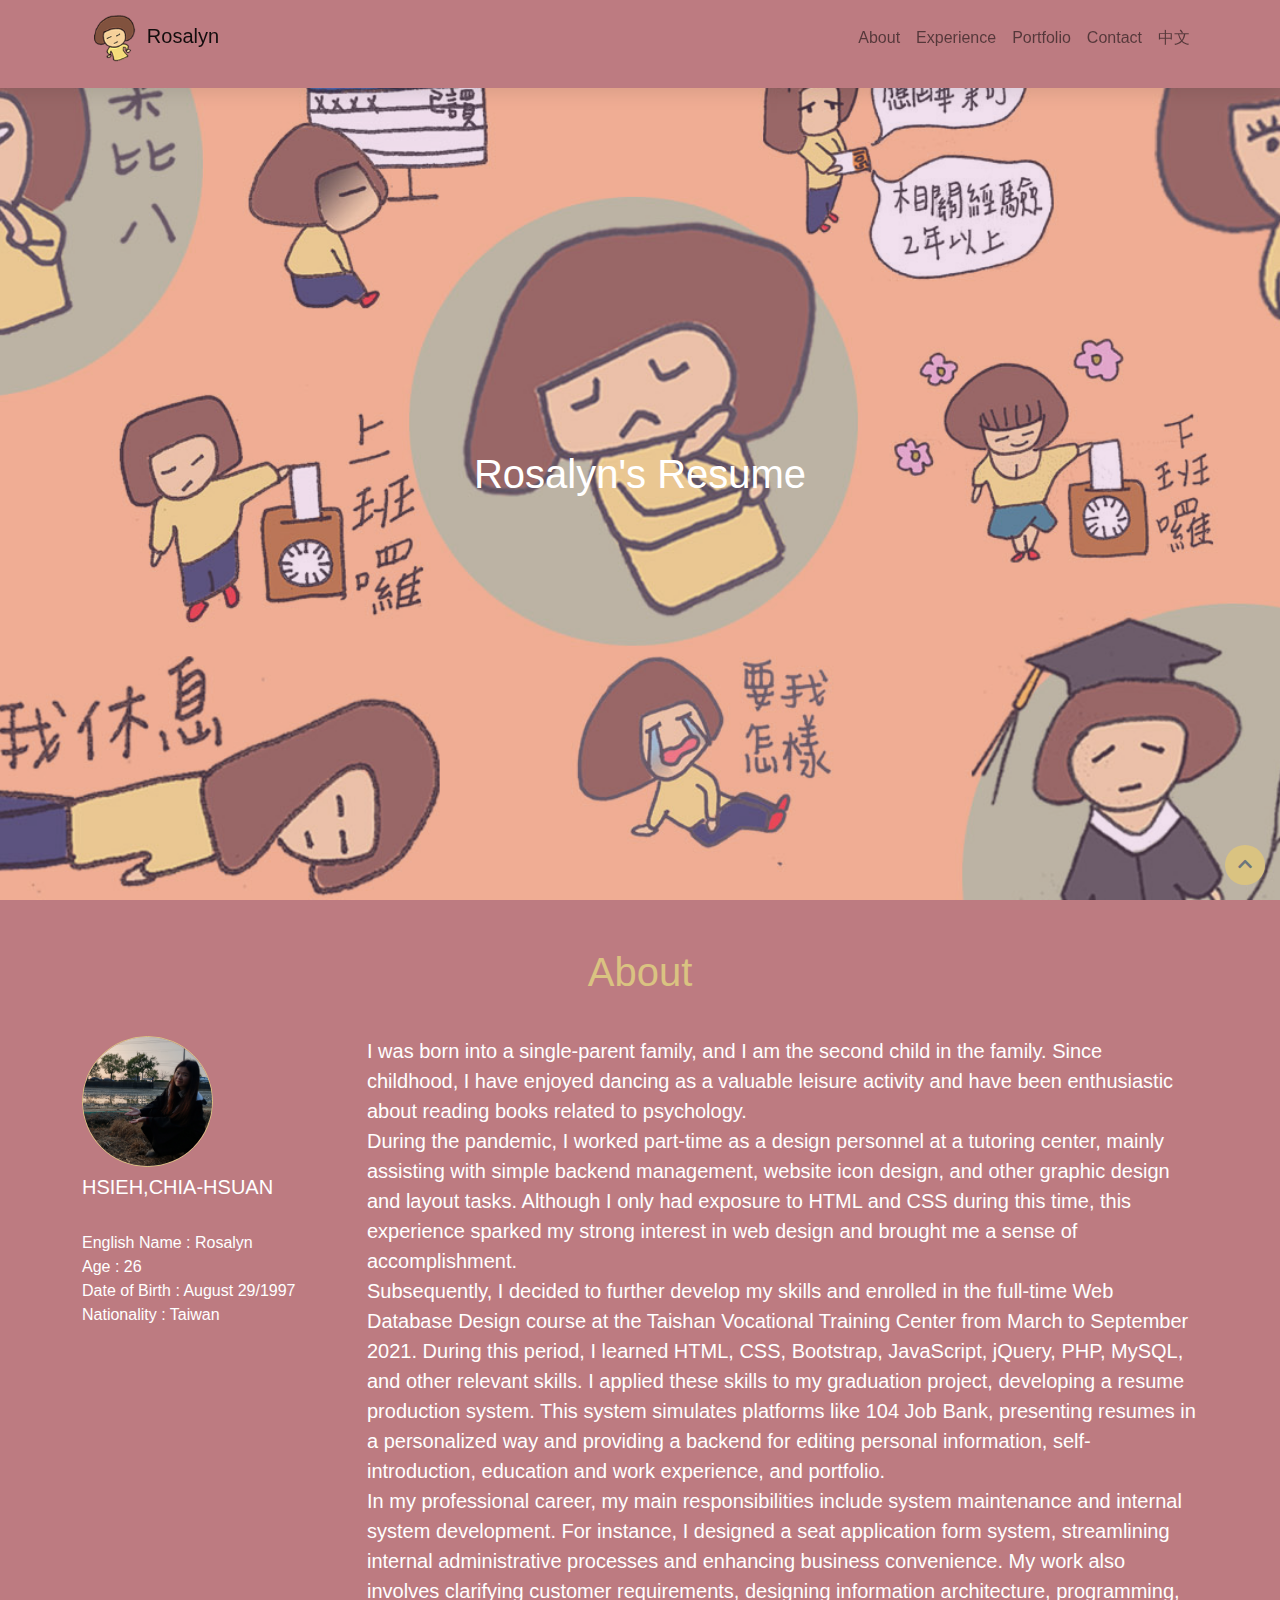
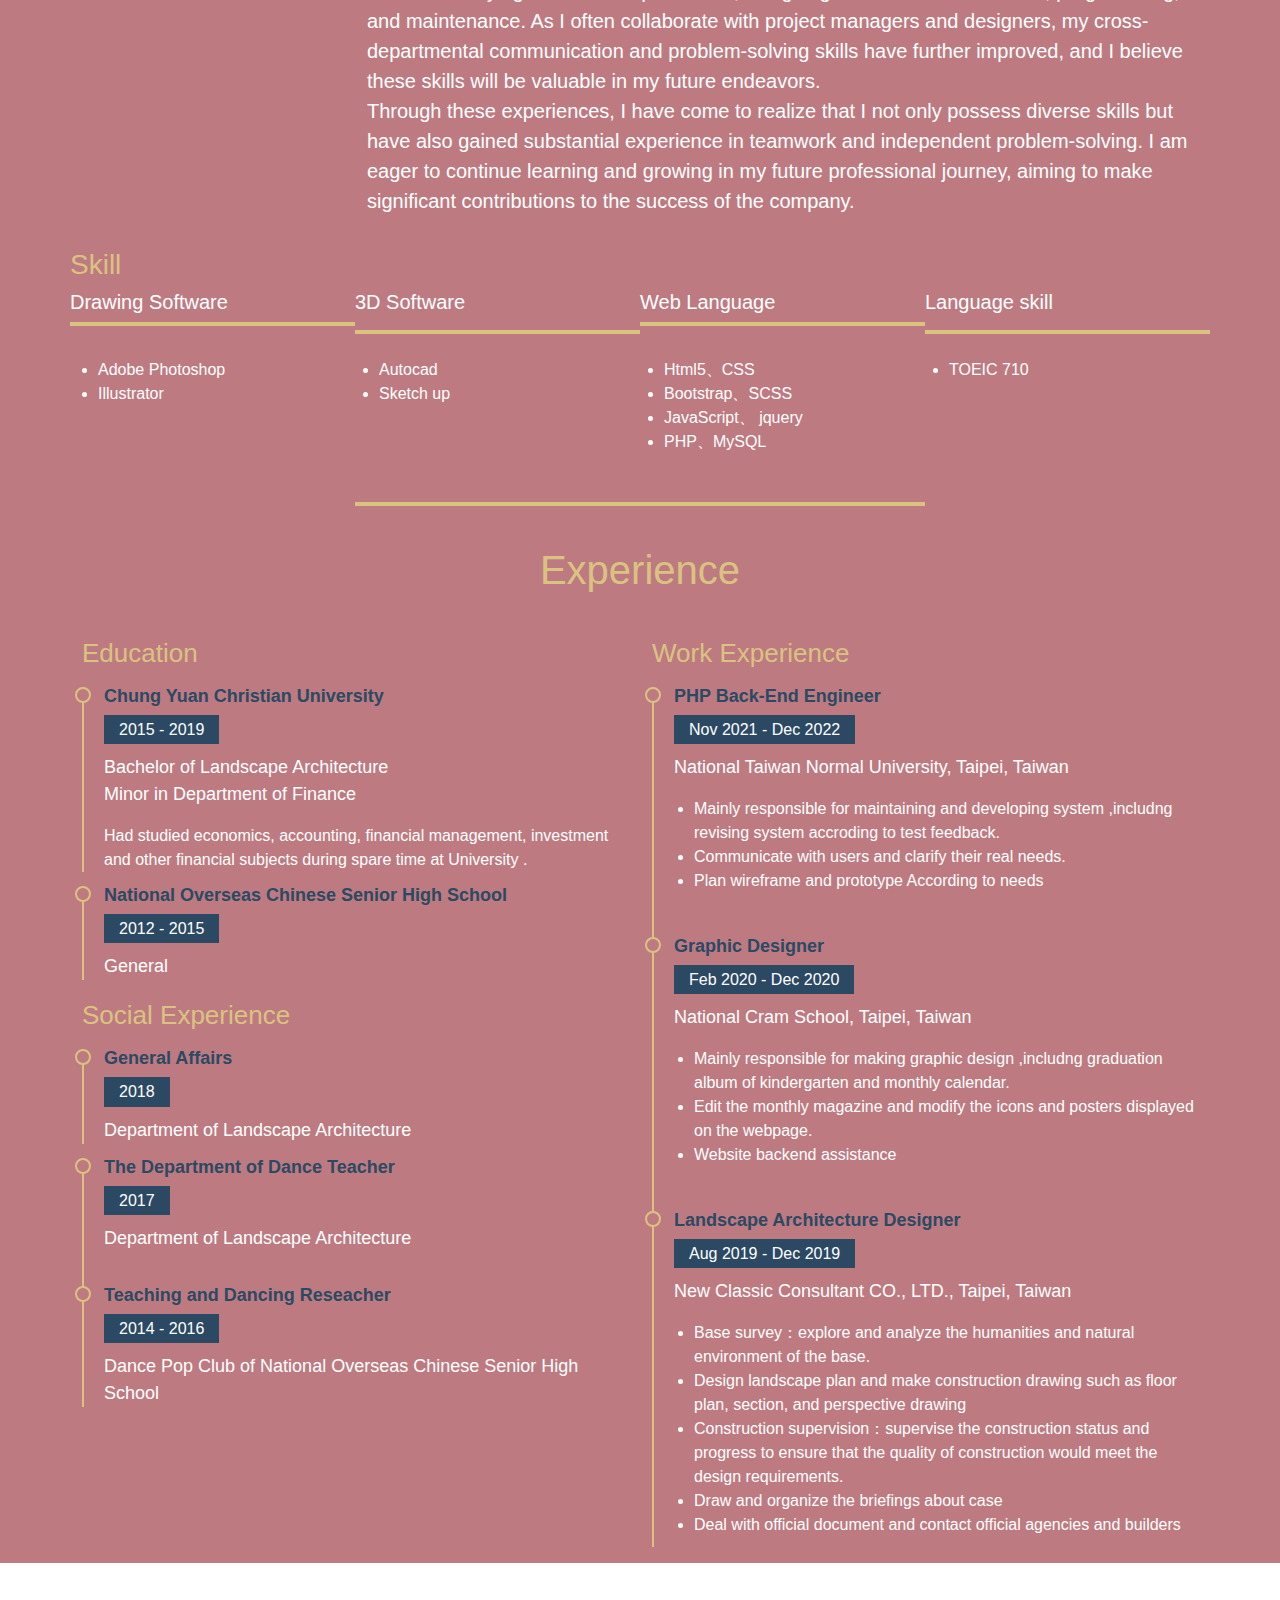
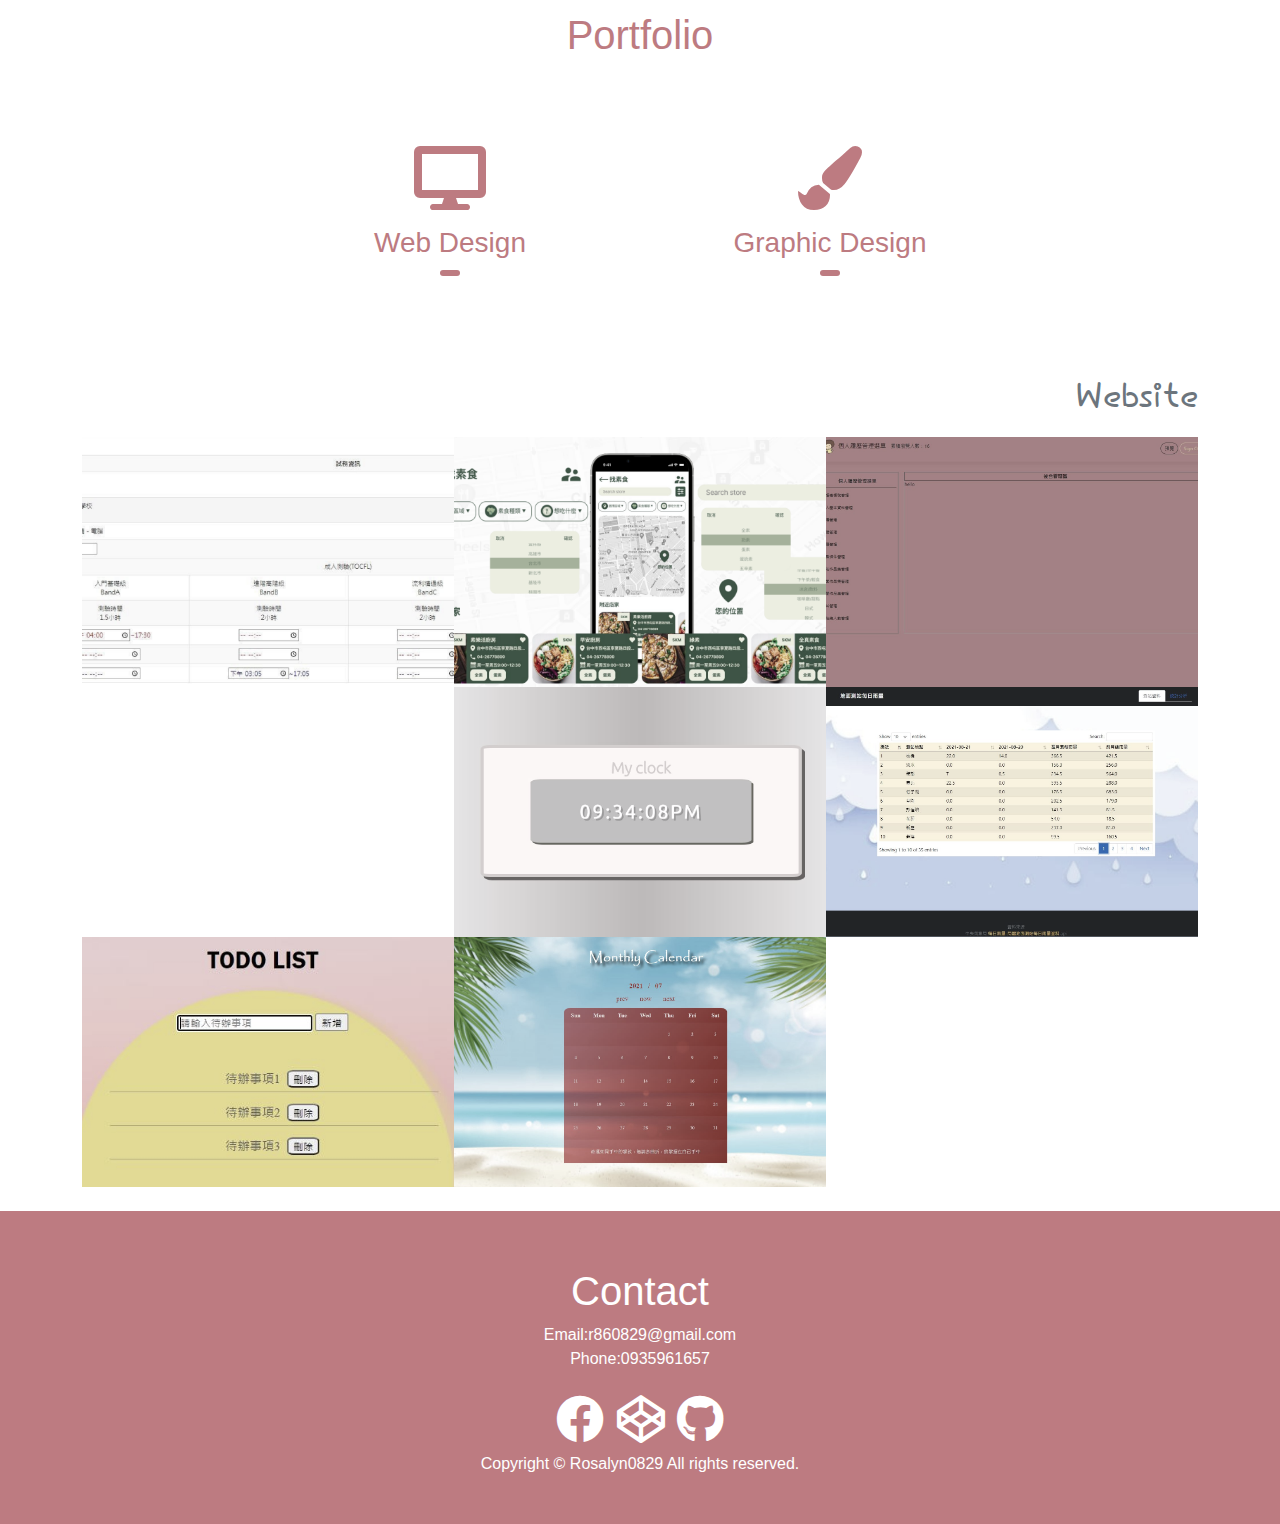
==== commit 00b2c58b: "Add files via upload" ====
--- a/index.html
+++ b/index.html
@@ -111,7 +111,7 @@
                             </div>
                             <div class="col-lg-9 " id="self">
 
-                                <p class="text-right fs-5">
+                                <!-- <p class="text-right fs-5">
                                     I'm the second child in the family and my hobby is dancing<br>
 
                                     During the university, I major in Deparment of Landscape Architecture and I think I
@@ -122,7 +122,7 @@
                                     and interest to numbers.Therefore, I minored in the Department of Finance,had
                                     studied some financial subjects during spare time at University.<br>
 
-                                    <!-- During the university, the freshman served as the physique, the sophomore took over as the dance leader of the department's activities, and the junior served as the general affairs, serving the students of the department. In the process of serving as a cadre, I learned how to deal with large and small affairs and the principles of dealing with people. It also improved my planning ability. In addition, I also served as a teaching and dance research cadre in the high school dance club. Time planning, striving to strike a balance between clubs and schoolwork, so that schoolwork can be maintained above a certain level.<br> -->
+                                    During the university, the freshman served as the physique, the sophomore took over as the dance leader of the department's activities, and the junior served as the general affairs, serving the students of the department. In the process of serving as a cadre, I learned how to deal with large and small affairs and the principles of dealing with people. It also improved my planning ability. In addition, I also served as a teaching and dance research cadre in the high school dance club. Time planning, striving to strike a balance between clubs and schoolwork, so that schoolwork can be maintained above a certain level.<br>
 
                                     After graduation, I worked as a landscape architecture designer in a landscape
                                     planning consulting company, mainly responsible for designing and drawing, assisting
@@ -138,6 +138,48 @@
                                     reduce
                                     personnel.I entered the Taishan Vocational Training Field to learn website-related
                                     skills.
+
+
+
+
+                                </p> -->
+                                <p class="text-right fs-5">
+                                    I was born into a single-parent family, and I am the second child in the family.
+                                    Since childhood, I have enjoyed dancing as a valuable leisure activity and have been
+                                    enthusiastic about reading books related to psychology.<br>
+
+                                    During the pandemic, I worked part-time as a design personnel at a tutoring center,
+                                    mainly assisting with simple backend management, website icon design, and other
+                                    graphic design and layout tasks. Although I only had exposure to HTML and CSS during
+                                    this time, this experience sparked my strong interest in web design and brought me a
+                                    sense of accomplishment.<br>
+
+                                    Subsequently, I decided to further develop my skills and enrolled in the full-time
+                                    Web Database Design course at the Taishan Vocational Training Center from March to
+                                    September 2021. During this period, I learned HTML, CSS, Bootstrap, JavaScript,
+                                    jQuery, PHP, MySQL, and other relevant skills. I applied these skills to my
+                                    graduation project, developing a resume production system. This system simulates
+                                    platforms like 104 Job Bank, presenting resumes in a personalized way and providing
+                                    a backend for editing personal information, self-introduction, education and work
+                                    experience, and portfolio.<br>
+
+                                    <!-- During the university, the freshman served as the physique, the sophomore took over as the dance leader of the department's activities, and the junior served as the general affairs, serving the students of the department. In the process of serving as a cadre, I learned how to deal with large and small affairs and the principles of dealing with people. It also improved my planning ability. In addition, I also served as a teaching and dance research cadre in the high school dance club. Time planning, striving to strike a balance between clubs and schoolwork, so that schoolwork can be maintained above a certain level.<br> -->
+
+                                    In my professional career, my main responsibilities include system maintenance and
+                                    internal system development. For instance, I designed a seat application form
+                                    system, streamlining internal administrative processes and enhancing business
+                                    convenience. My work also involves clarifying customer requirements, designing
+                                    information architecture, programming, and maintenance. As I often collaborate with
+                                    project managers and designers, my cross-departmental communication and
+                                    problem-solving skills have further improved, and I believe these skills will be
+                                    valuable in my future endeavors.<br>
+
+                                    Through these experiences, I have come to realize that I not only possess diverse
+                                    skills but have also gained substantial experience in teamwork and independent
+                                    problem-solving. I am eager to continue learning and growing in my future
+                                    professional journey, aiming to make significant contributions to the success of the
+                                    company.<br>
+
 
 
 
